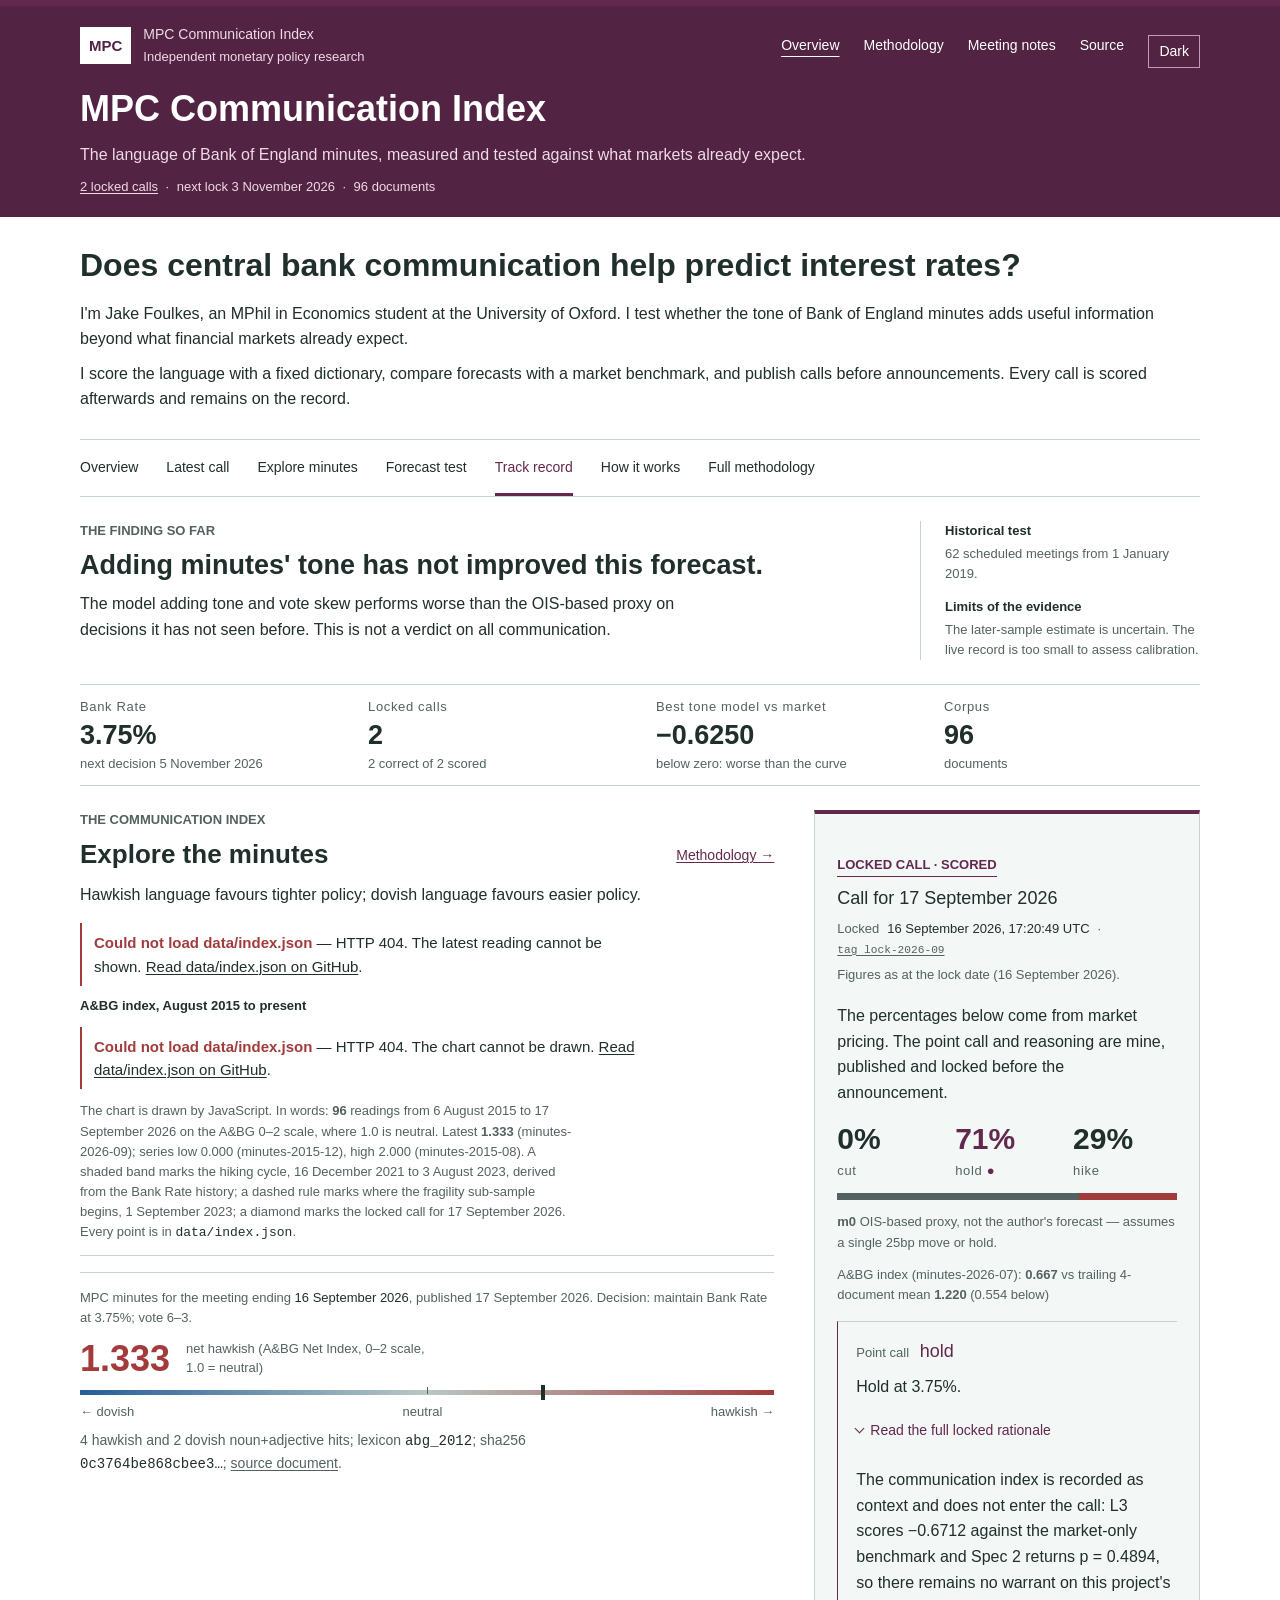
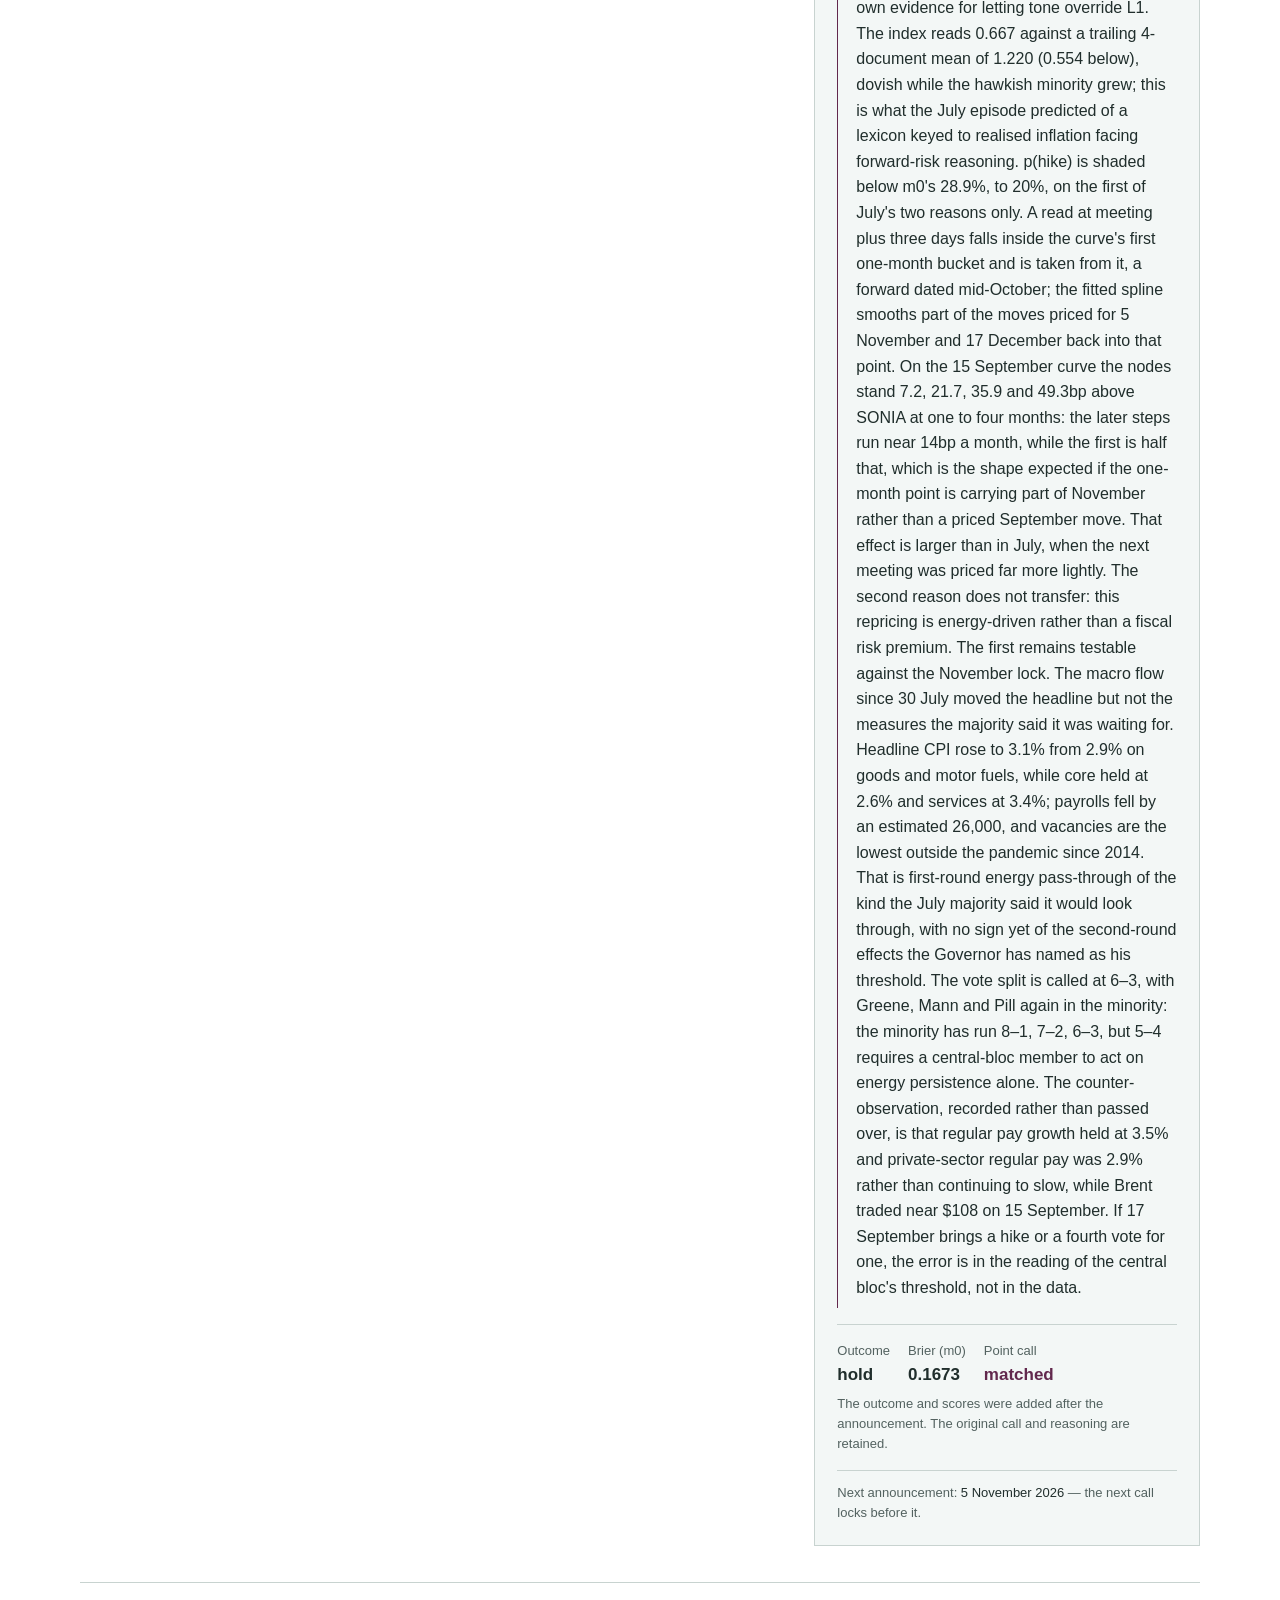
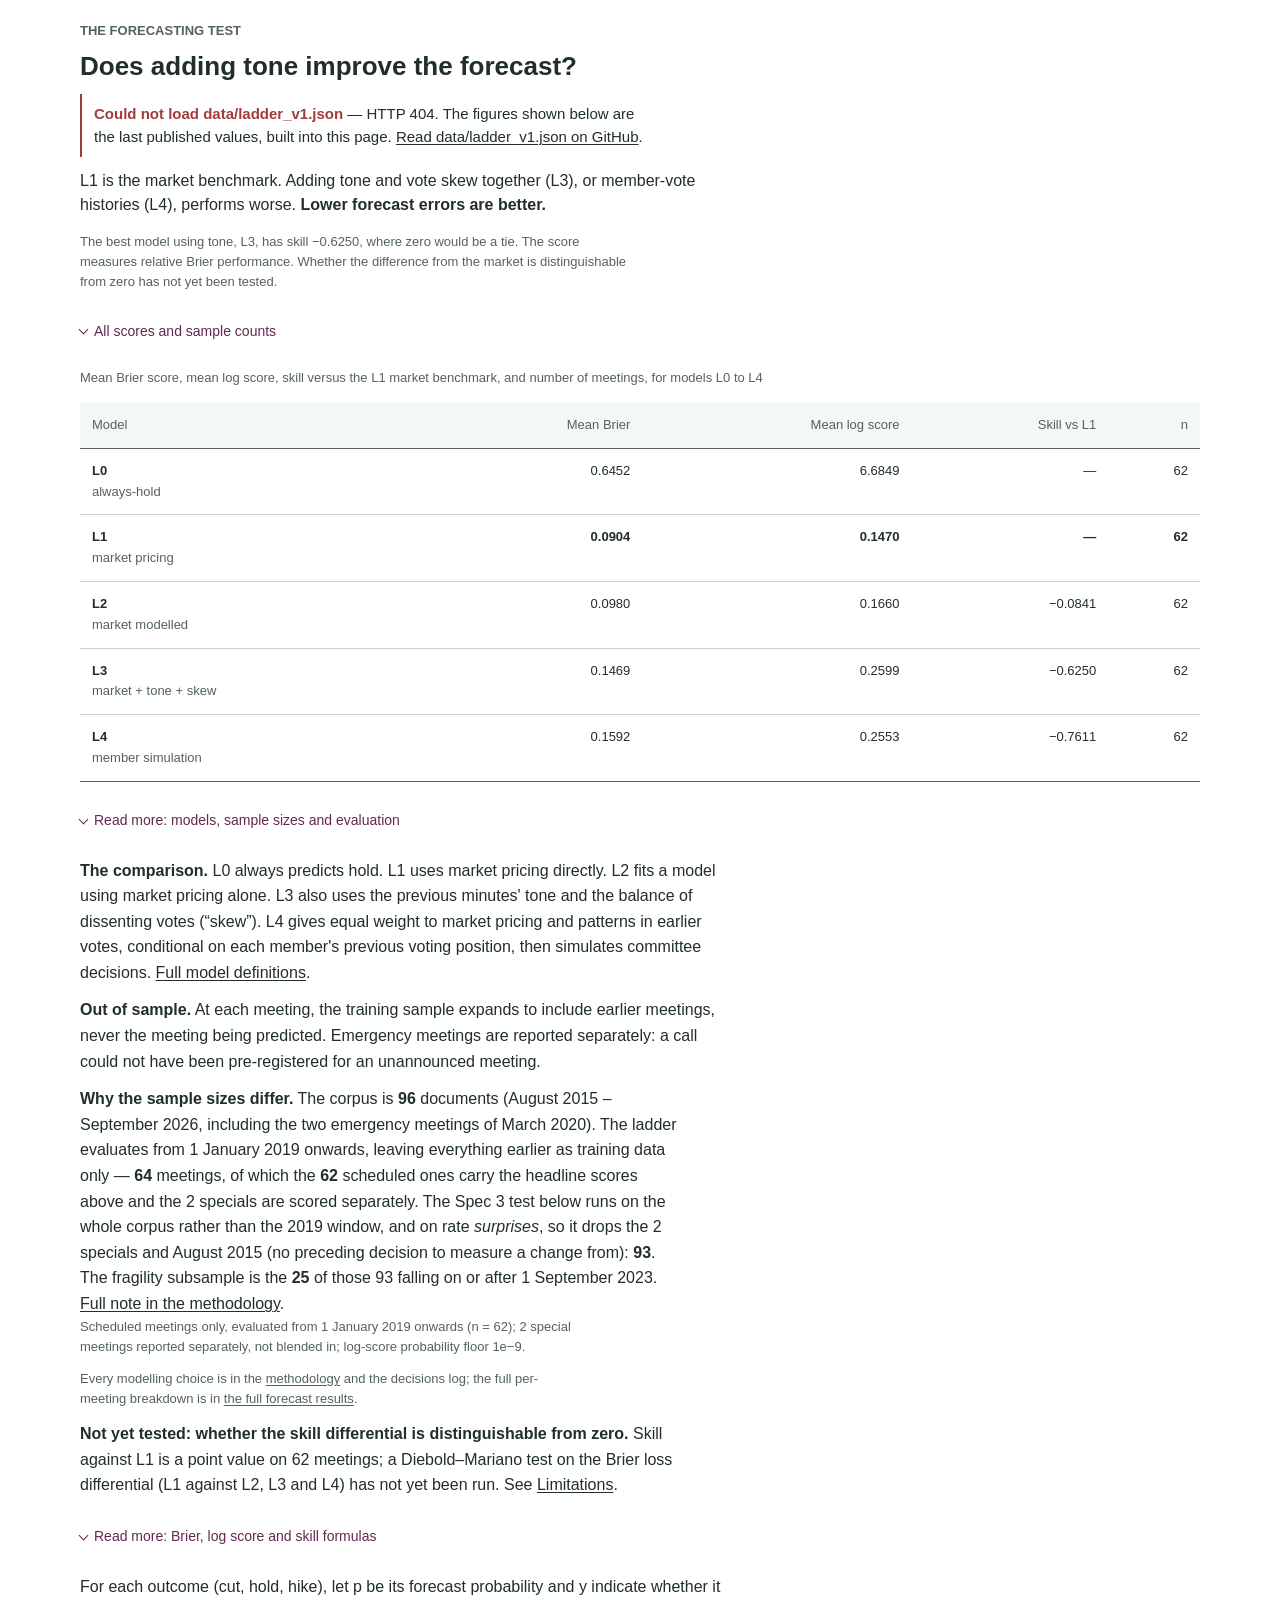
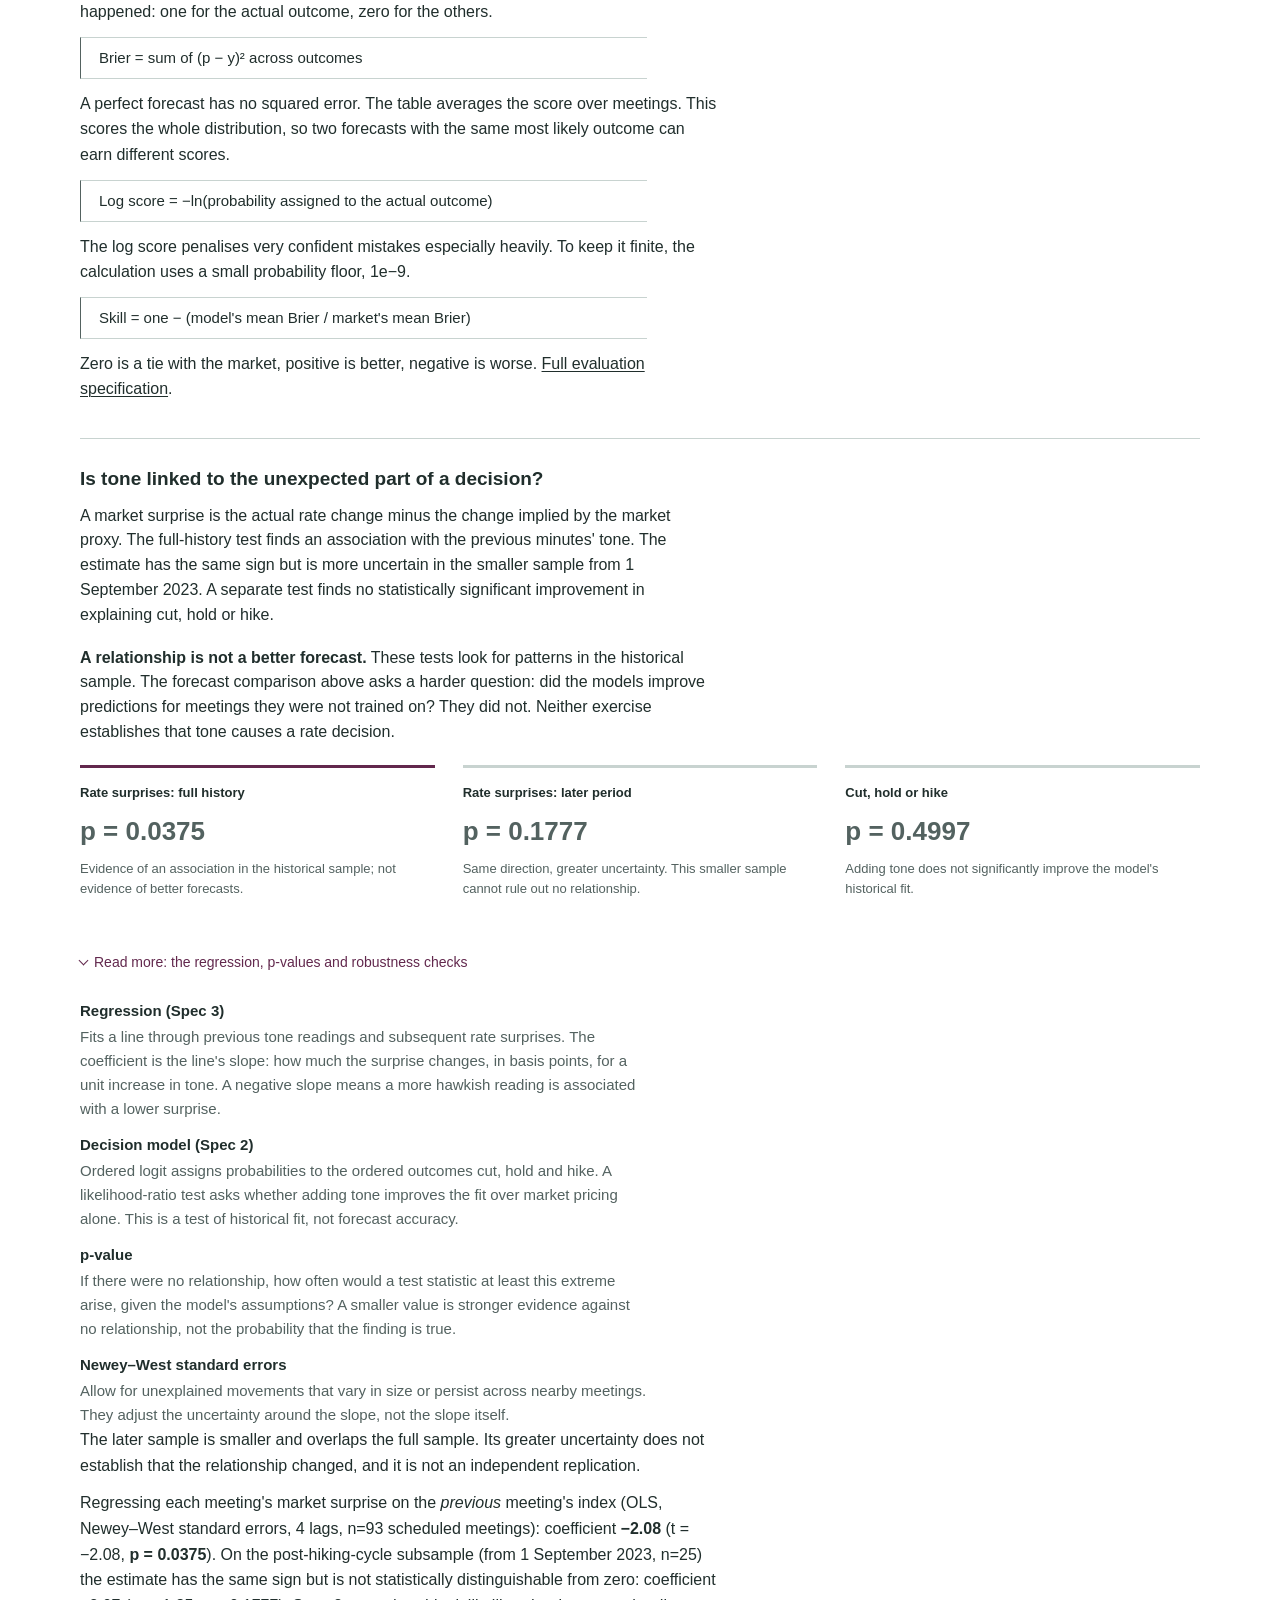
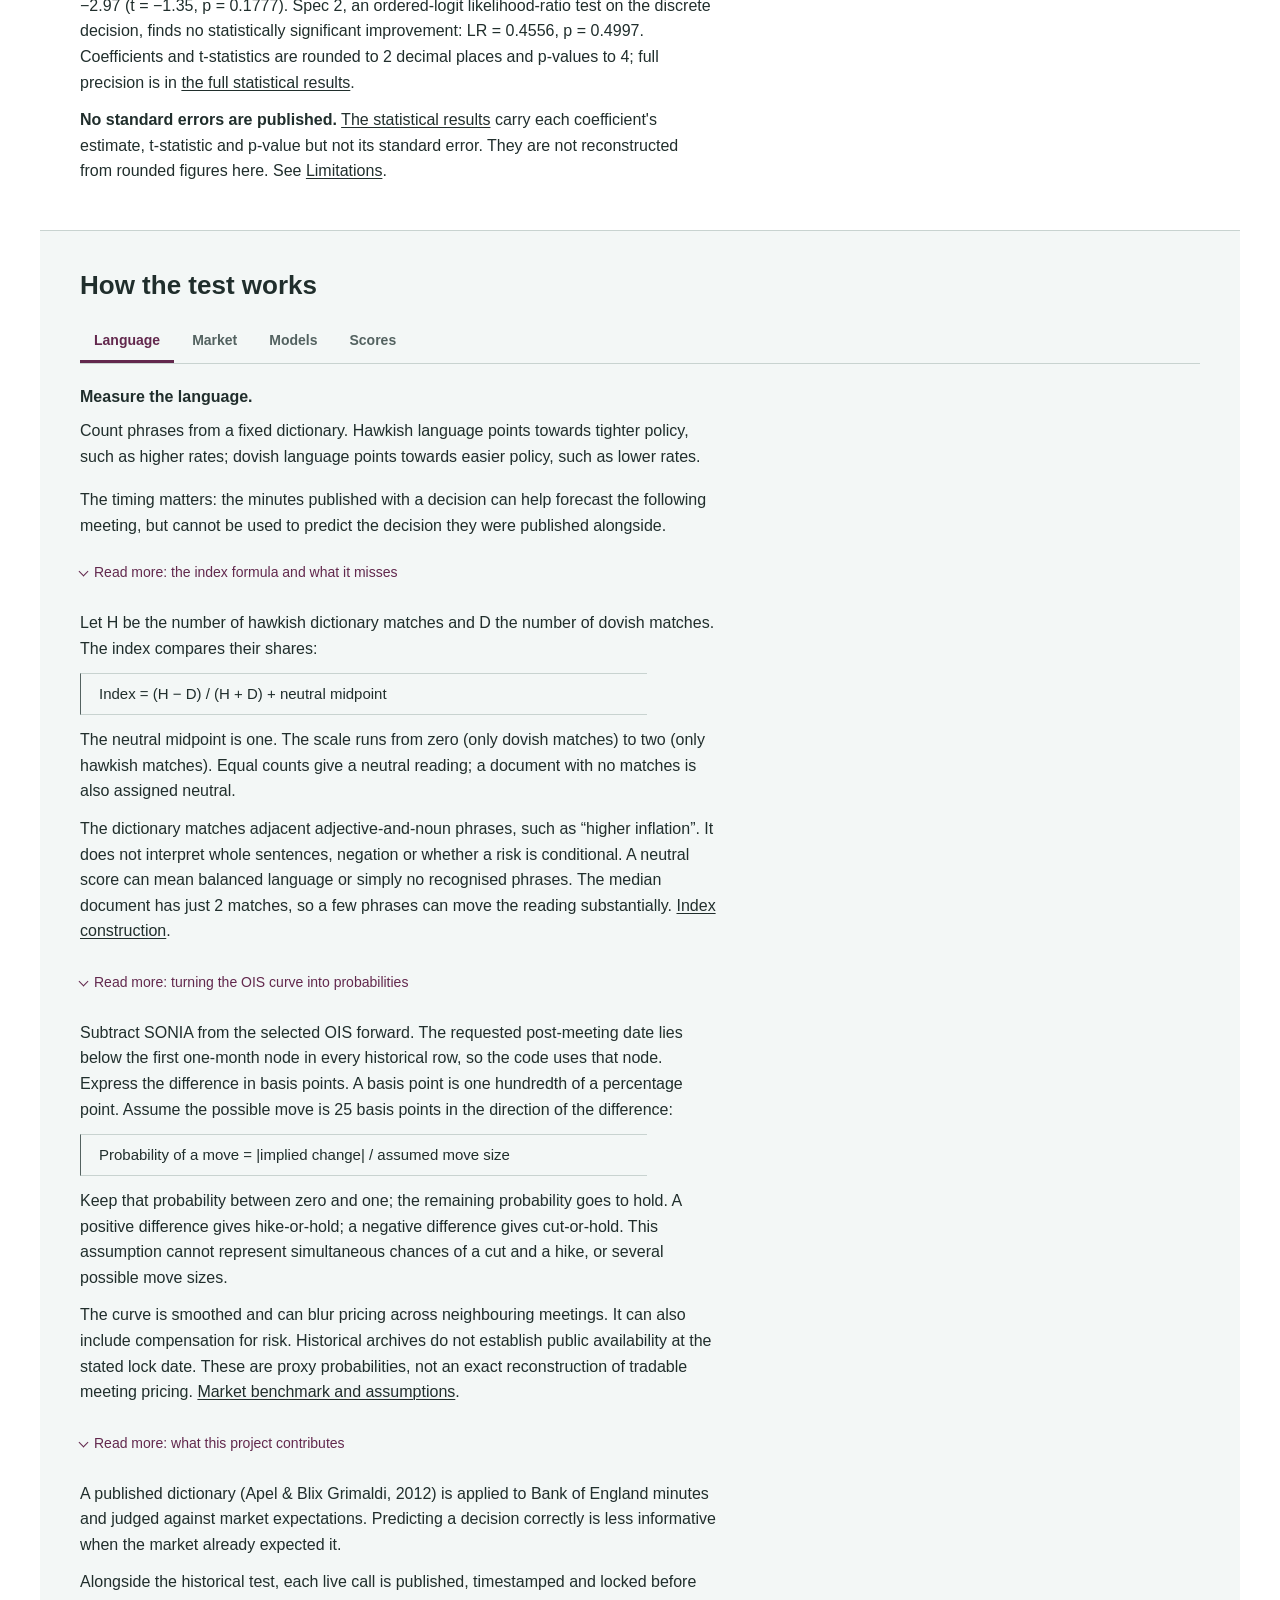
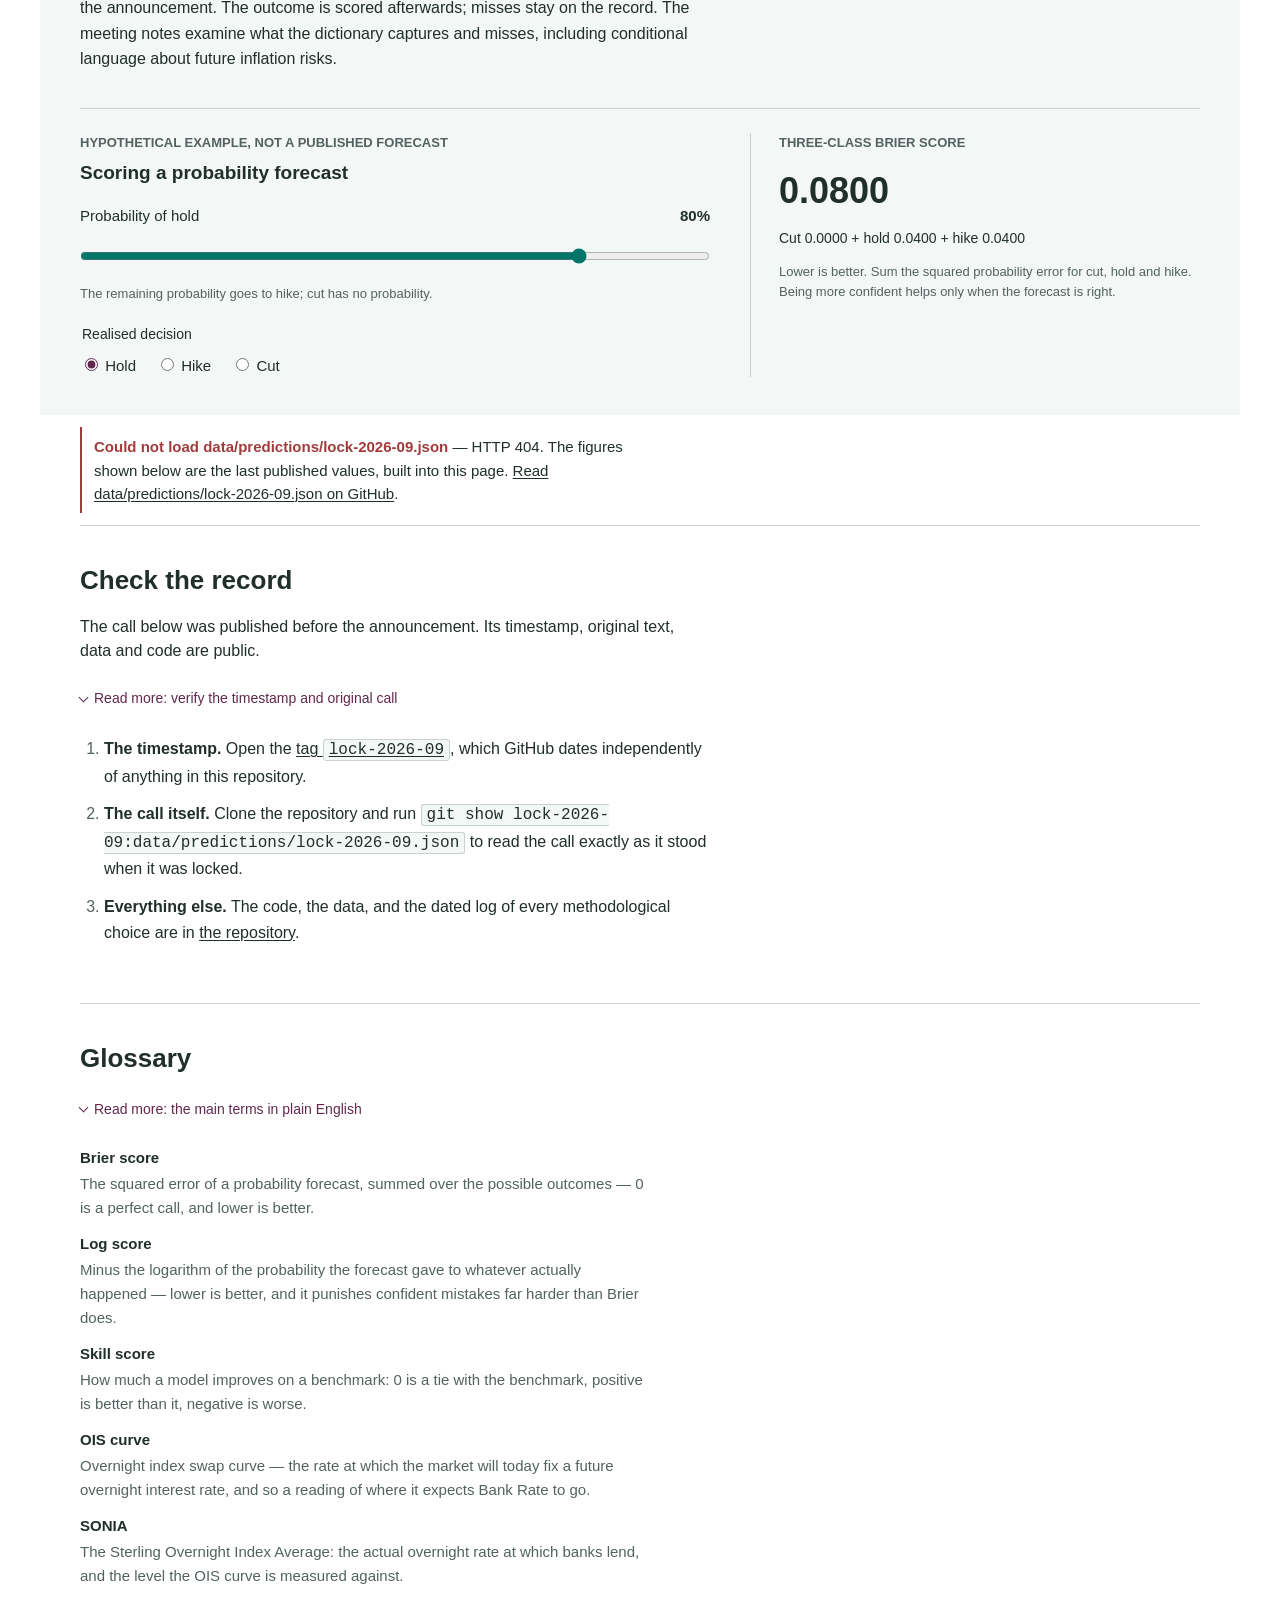
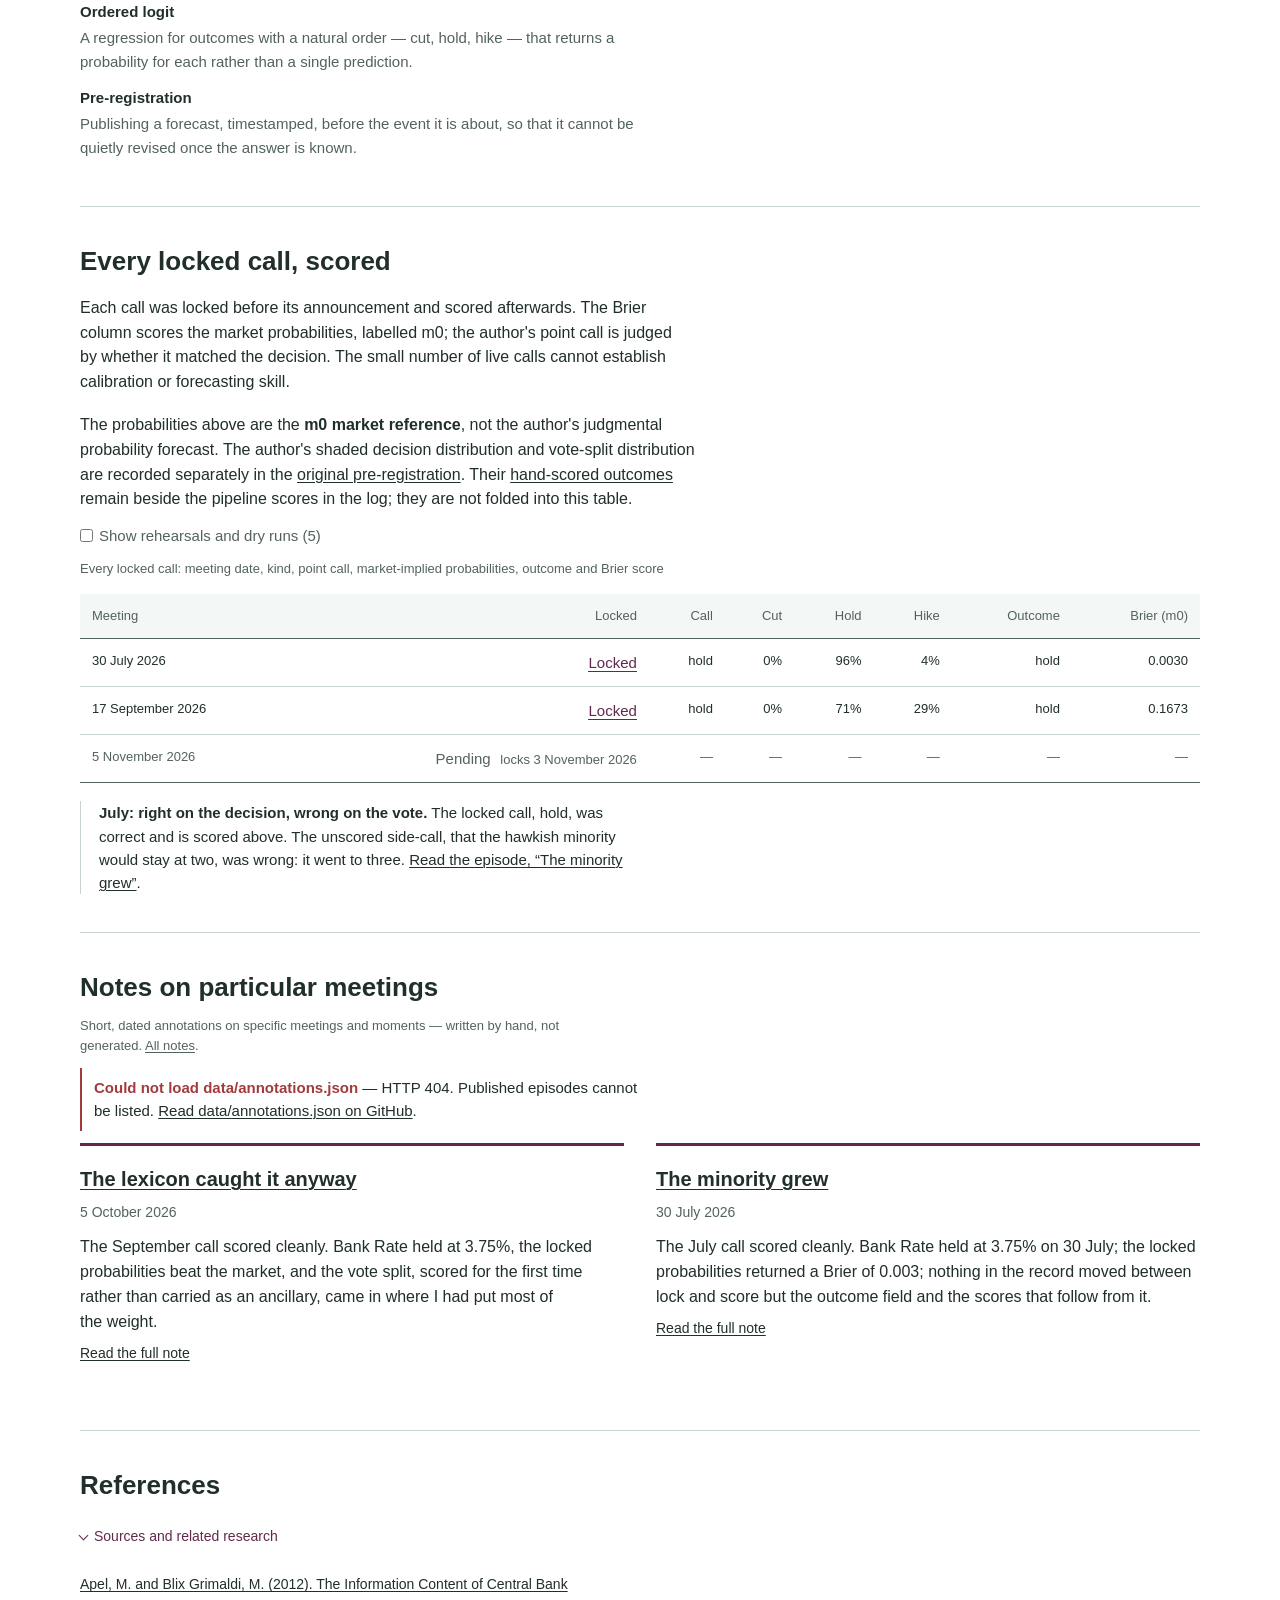
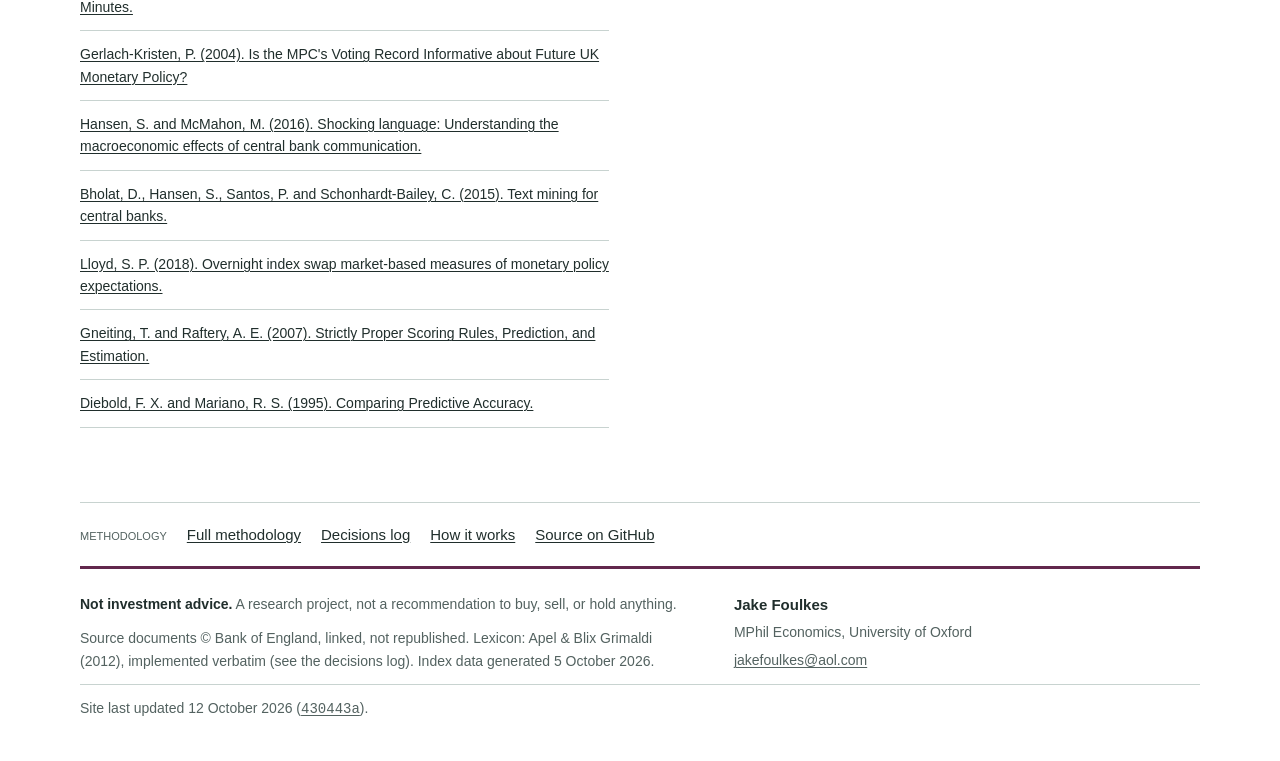
==== index.html @ f9bca5b6 "Prepare November lock and defer risk series to February" ====
<!DOCTYPE html>
<html lang="en-GB">
<head>
<meta charset="utf-8">
<meta name="viewport" content="width=device-width, initial-scale=1">
<title>MPC Communication Index — does BoE tone predict the next rate move?</title>
<meta name="description" content="A pre-registered probabilistic call for each Bank of England MPC rate decision, locked and timestamped before the announcement and scored after — testing whether the tone of MPC communication carries information beyond what markets already price.">
<!-- fallback:metaauthor -->
<meta name="author" content="Jake Foulkes">
<!-- /fallback:metaauthor -->
<meta name="theme-color" media="(prefers-color-scheme: light)" content="#ffffff">
<meta name="theme-color" media="(prefers-color-scheme: dark)" content="#131b19">
<!-- Applies a remembered theme before first paint and marks scripting as
     available; everything else is in site/theme.js. -->
<script>(function(){var r=document.documentElement;r.classList.add('js');try{var t=localStorage.getItem('mpc-index-theme');if(t)r.setAttribute('data-theme',t);}catch(e){}})();</script>
<link rel="preload" href="site/fonts/SourceSerif4-Regular.woff2" as="font" type="font/woff2" crossorigin>
<link rel="preload" href="site/fonts/SourceSerif4Display-Regular.woff2" as="font" type="font/woff2" crossorigin>
<link rel="stylesheet" href="site/site.css">
<link rel="stylesheet" href="site/dashboard.css">
<script src="site/theme.js" defer></script>
<meta property="og:type" content="website">
<meta property="og:site_name" content="MPC Communication Index">
<meta property="og:url" content="https://jakefoulkes1.github.io/mpc-communication-index/">
<meta property="og:title" content="MPC Communication Index">
<meta property="og:description" content="Does the tone of Bank of England MPC communication predict the next Bank Rate decision beyond what markets already price? Calls locked before each announcement, scored after — including the misses.">
<!-- Share card: built at build time by pipeline/build_og_image.py from
     data/index.json, so the picture is the real series, not an illustration. -->
<meta property="og:image" content="https://jakefoulkes1.github.io/mpc-communication-index/og-image.png">
<meta property="og:image:type" content="image/png">
<meta property="og:image:width" content="1200">
<meta property="og:image:height" content="630">
<!-- fallback:ogalt -->
<meta property="og:image:alt" content="The A&amp;BG communication index for Bank of England MPC minutes, August 2015 to September 2026, plotted against its neutral value.">
<!-- /fallback:ogalt -->
<meta name="twitter:card" content="summary_large_image">
<meta name="twitter:title" content="MPC Communication Index">
<meta name="twitter:description" content="A pre-registered call for each Bank of England rate decision — locked and timestamped before the announcement, scored after, misses included.">
<meta name="twitter:image" content="https://jakefoulkes1.github.io/mpc-communication-index/og-image.png">
<link rel="icon" href="data:image/svg+xml,%3Csvg%20xmlns='http://www.w3.org/2000/svg'%20viewBox='0%200%2032%2032'%3E%3Crect%20width='32'%20height='32'%20fill='%23fcfbf9'/%3E%3Crect%20x='.5'%20y='.5'%20width='31'%20height='31'%20fill='none'%20stroke='%23d8d3cb'/%3E%3Cpolyline%20points='5,22%2011,14%2016,18%2022,8%2027,12'%20fill='none'%20stroke='%231c1b19'%20stroke-width='2'%20stroke-linecap='round'%20stroke-linejoin='round'/%3E%3Ccircle%20cx='27'%20cy='12'%20r='2.6'%20fill='%238a5a12'/%3E%3C/svg%3E">
</head>
<body class="dashboard">
<a class="skip-link" href="#main">Skip to content</a>
<div class="wrap">
  <header class="masthead">
    <!-- fallback:researchnav --><div class="brand-row"><a class="research-brand" href="index.html"><span class="brand-mark">MPC</span><span>MPC Communication Index<br><span class="brand-subtitle">Independent monetary policy research</span></span></a><nav aria-label="Research pages"><a href="index.html" aria-current="page">Overview</a><a href="methodology.html">Methodology</a><a href="episodes.html">Meeting notes</a><a href="https://github.com/jakefoulkes1/mpc-communication-index">Source</a></nav></div><!-- /fallback:researchnav -->
    <button type="button" class="theme-toggle" id="theme-toggle" aria-pressed="false">Dark</button>
    <h1>MPC Communication Index</h1>
    <p class="thesis">The language of Bank of England minutes, measured and tested
    against what markets already expect.</p>
    <!-- Status line, generated: counts and the next lock date by
         pipeline/build_fallbacks.py, the build stamp by
         pipeline/build_build_info.py (the same source as the footer). -->
    <p class="status-line" id="status-line"><!-- fallback:status --><a href="#call-card">2 locked calls</a> <span class="sep" aria-hidden="true">&middot;</span> next lock 3 November 2026 <span class="sep" aria-hidden="true">&middot;</span> 96 documents<!-- /fallback:status --> <span class="sep" aria-hidden="true">&middot;</span> <span id="build-stamp"><!-- fallback:buildstamp -->site built 12 October 2026 (<a href="https://github.com/jakefoulkes1/mpc-communication-index/commit/430443a15933df536bb9a55ab96bde0808efdca4"><code>430443a</code></a>)<!-- /fallback:buildstamp --></span></p>
  </header>

  <main id="main">

  <section class="section project-intro" id="about" aria-labelledby="about-h">
    <h2 id="about-h">Does central bank communication help predict interest rates?</h2>
    <p>I'm Jake Foulkes, an MPhil in Economics student at the University of Oxford.
    I test whether the tone of Bank of England minutes adds
    useful information beyond what financial markets already expect.</p>
    <p>I score the language with a fixed dictionary, compare forecasts with a market
    benchmark, and publish calls before announcements. Every call is scored afterwards
    and remains on the record.</p>
  </section>

  <nav class="reader-nav" aria-label="On this page">
    <a href="#summary">Overview</a>
    <a href="#call-card">Latest call</a>
    <a href="#index-history">Explore minutes</a>
    <a href="#results">Forecast test</a>
    <a href="#track-record">Track record</a>
    <a href="#how-it-works">How it works</a>
    <a href="methodology.html">Full methodology</a>
  </nav>

  <!-- Findings follow the project introduction. Every figure is generated. -->
  <section class="section" id="summary" aria-labelledby="summary-h">
    <span class="eyebrow">The finding so far</span>
    <h2 id="summary-h">Adding minutes' tone has not improved this forecast.</h2>
    <ul class="takeaways">
      <li>The model adding tone and vote skew performs worse than the OIS-based proxy
      on decisions it has not seen before. This is not a verdict on all communication.</li>
    </ul>
    <div class="summary-facts">
      <p><strong>Historical test</strong>
      <!-- fig:n_scheduled -->62<!-- /fig:n_scheduled --> scheduled meetings from
      <!-- fig:eval_start -->1 January 2019<!-- /fig:eval_start -->.</p>
      <p><strong>Limits of the evidence</strong>The later-sample estimate is uncertain.
      The live record is too small to assess calibration.</p>
    </div>

  </section>

  <!-- Figures generated from the catalogue by pipeline/build_fallbacks.py. -->
  <!-- fallback:statstrip -->
  <dl class="statstrip"><div class="stat"><dt>Bank Rate</dt><dd class="stat-n">3.75%</dd><dd class="stat-sub">next decision 5 November 2026</dd></div><div class="stat"><dt>Locked calls</dt><dd class="stat-n">2</dd><dd class="stat-sub">2 correct of 2 scored</dd></div><div class="stat"><dt>Best tone model vs market</dt><dd class="stat-n">&minus;0.6250</dd><dd class="stat-sub">below zero: worse than the curve</dd></div><div class="stat"><dt>Corpus</dt><dd class="stat-n">96</dd><dd class="stat-sub">documents</dd></div></dl>
  <!-- /fallback:statstrip -->

  <div class="dashboard-grid">
<section class="section" id="index-history">
    <div class="section-heading"><div><span class="eyebrow">The communication index</span>
    <h2>Explore the minutes</h2></div><a href="methodology.html#index-construction">Methodology &rarr;</a></div>
    <p class="plain-summary">Hawkish language favours tighter policy; dovish language favours easier policy.</p>
    <div class="explorer-toolbar" id="explorer-toolbar" hidden>
      <label>Meeting<select id="meeting-select" aria-label="Meeting"></select></label>
      <label>Chart period<select id="period-select" aria-label="Chart period"><option value="all">Full history</option><option value="recent">Recent meetings</option><option value="post">Post-hiking cycle</option></select></label>
    </div>

    <div id="status" style="display:none"></div>




    <h3 class="subhead">A&amp;BG index, <!-- fig:corpus_start_month -->August 2015<!-- /fig:corpus_start_month --> to present</h3>
    <div id="chart-status" class="fine" style="display:none"></div>
    <!-- fallback:chart - the chart needs JavaScript to draw; this is the same
         series described in words, generated from data/index.json and hidden
         by renderChart() once the real chart is on screen. -->
    <p class="fine" id="chart-fallback">The chart is drawn by JavaScript. In words:
    <strong>96</strong> readings from 6 August 2015 to
    17 September 2026 on the A&amp;BG 0&ndash;2 scale, where 1.0
    is neutral. Latest <strong>1.333</strong> (minutes-2026-09); series low
    0.000 (minutes-2015-12), high 2.000 (minutes-2015-08). A shaded band marks the hiking cycle, 16 December 2021 to 3 August 2023, derived from the Bank Rate history;
    a dashed rule marks where the fragility sub-sample begins, 1 September 2023; a diamond marks
    the locked call for 17 September 2026. Every point is in
    <code>data/index.json</code>.</p>
    <!-- /fallback:chart -->
    <div class="chart-controls" id="chart-controls" style="display:none">
      <label><input type="checkbox" id="toggle-decisions" checked> Decision with these minutes</label>
      <label><input type="checkbox" id="toggle-bankrate" checked>
        <span class="swatch"></span> Bank Rate</label>
    </div>
    <!-- fallback:chartmeta - the overlays' dates, generated by
         pipeline/build_fallbacks.py from data/inference_v1.json (the
         fragility sub-sample start) and the prediction file on display
         (the locked call's meeting); the hiking-cycle band is derived by
         the chart itself from the Bank Rate history in site_context.json. -->
    <div class="chart-wrap" id="chart-wrap" data-fragility-start="2023-09-01"
         data-fragility-label="fragility sub-sample begins"
         data-locked-meeting="2026-09-17">
      <svg id="chart" viewBox="0 0 700 260" style="display:none"
           role="img" aria-labelledby="chart-title chart-desc" tabindex="0"></svg>
      <div class="chart-tip" id="chart-tip" style="display:none" role="status" aria-live="polite"></div>
    </div>
    <!-- /fallback:chartmeta -->
    <div class="fine" id="chart-legend"></div>
  <hr class="divider">
<!-- fallback:latest - the latest reading, generated from data/index.json
         by pipeline/build_fallbacks.py and overwritten by renderLatest() on
         success. Shown by default so a failed fetch leaves a reading, not a
         blank. -->
    <div class="reading" id="content">
      <p class="docline" id="docline">MPC minutes for the meeting ending <strong>16 September 2026</strong>, published 17 September 2026. Decision: maintain Bank Rate at 3.75%; vote 6&ndash;3.</p>
      <p class="score" id="score"><span class="sign-hawk">1.333</span> <span class="score-word">net hawkish (A&amp;BG Net Index, 0&ndash;2 scale, 1.0 = neutral)</span></p>
      <div class="scale"><div class="marker" id="marker" style="left:66.6650%"></div></div>
      <div class="scale-labels"><span>&larr; dovish</span><span>neutral</span><span>hawkish &rarr;</span></div>
      <p class="fine" id="detail">4 hawkish and 2 dovish noun+adjective hits; lexicon <code>abg_2012</code>; sha256 <code>0c3764be868cbee3&hellip;</code>; <a href="https://www.bankofengland.co.uk/monetary-policy-summary-and-minutes/2026/september-2026">source document</a>.</p>
    </div>
    <!-- /fallback:latest -->
<dl class="meeting-facts" id="meeting-facts" hidden aria-live="polite"></dl>
</section>
<!-- fallback:call -->
  <section class="section call-card locked" id="call-card" aria-labelledby="call-badge"
           data-prediction-file="data/predictions/lock-2026-09.json">
    <div class="call-badge locked" id="call-badge">LOCKED CALL &middot; SCORED</div>
    <p class="call-heading" id="call-heading">Call for <strong>17 September 2026</strong></p>
    <p class="call-stamp" id="call-stamp"><span class="stamp-label">Locked</span><time
      datetime="2026-09-16T17:20:49+00:00">16 September 2026, 17:20:49 UTC</time> <span
      aria-hidden="true">&middot;</span> <a
      href="https://github.com/jakefoulkes1/mpc-communication-index/releases/tag/lock-2026-09" rel="noopener">tag lock-2026-09</a></p>
    <!-- Every number in this card is the locked file's own, and the locked
         file is never edited. Where a figure elsewhere on the site has since
         been recomputed on a larger corpus, the two will differ; this line
         says which one a reader is looking at. -->
    <p class="call-asat" id="call-asat">Figures as at the lock date (16 September 2026).</p>

    <p class="plain-summary" id="call-plain">The percentages below come from market
    pricing. The point call and reasoning are mine, published and locked before
    the announcement.</p>

    <div class="call-probs" id="call-probs"><div class="call-prob"><span class="n">0%</span><span class="l">cut</span></div><div class="call-prob is-lead is-call"><span class="n">71%</span><span class="l">hold</span></div><div class="call-prob"><span class="n">29%</span><span class="l">hike</span></div></div>
    <div class="call-probbar" id="call-probbar" aria-hidden="true"><span class="seg-cut" style="width:0.0%"></span><span class="seg-hold" style="width:71.1%"></span><span class="seg-hike" style="width:28.9%"></span></div>
    <p class="call-probsrc" id="call-probsrc"><strong>m0</strong> <span class="prob-gloss">OIS-based proxy, not the author's forecast</span> &mdash; assumes a single 25bp move or hold.</p>
    <p class="fine call-index-line" id="call-index-line">A&amp;BG index (minutes-2026-07): <strong>0.667</strong> vs trailing 4-document mean <strong>1.220</strong> (0.554 below)</p>
    <div class="call-rationale" id="call-rationale">
      <p class="call-rationale-h" id="call-rationale-h">Point call <span class="pt-call">hold</span></p>
      <p class="call-rationale-body" id="call-rationale-body">Hold at 3.75%.</p>
      <details class="disclosure rationale-more" open>
        <summary><span class="caret" aria-hidden="true"></span>Read the full locked rationale</summary>
        <div class="disclosure-body"><p class="call-rationale-body" id="call-rationale-rest">The communication index is recorded as context and does not enter the call: L3 scores &minus;0.6712 against the market-only benchmark and Spec 2 returns p = 0.4894, so there remains no warrant on this project's own evidence for letting tone override L1. The index reads 0.667 against a trailing 4-document mean of 1.220 (0.554 below), dovish while the hawkish minority grew; this is what the July episode predicted of a lexicon keyed to realised inflation facing forward-risk reasoning. p(hike) is shaded below m0's 28.9%, to 20%, on the first of July's two reasons only. A read at meeting plus three days falls inside the curve's first one-month bucket and is taken from it, a forward dated mid-October; the fitted spline smooths part of the moves priced for 5 November and 17 December back into that point. On the 15 September curve the nodes stand 7.2, 21.7, 35.9 and 49.3bp above SONIA at one to four months: the later steps run near 14bp a month, while the first is half that, which is the shape expected if the one-month point is carrying part of November rather than a priced September move. That effect is larger than in July, when the next meeting was priced far more lightly. The second reason does not transfer: this repricing is energy-driven rather than a fiscal risk premium. The first remains testable against the November lock. The macro flow since 30 July moved the headline but not the measures the majority said it was waiting for. Headline CPI rose to 3.1% from 2.9% on goods and motor fuels, while core held at 2.6% and services at 3.4%; payrolls fell by an estimated 26,000, and vacancies are the lowest outside the pandemic since 2014. That is first-round energy pass-through of the kind the July majority said it would look through, with no sign yet of the second-round effects the Governor has named as his threshold. The vote split is called at 6–3, with Greene, Mann and Pill again in the minority: the minority has run 8–1, 7–2, 6–3, but 5–4 requires a central-bloc member to act on energy persistence alone. The counter-observation, recorded rather than passed over, is that regular pay growth held at 3.5% and private-sector regular pay was 2.9% rather than continuing to slow, while Brent traded near $108 on 15 September. If 17 September brings a hike or a fourth vote for one, the error is in the reading of the central bloc's threshold, not in the data.</p></div>
      </details>
    </div>
    <p class="fine" id="call-fine" style="display:none"></p>

    <!-- Once the announcement has happened and score_outcomes has run, the
         card stops being a forward-looking notice and becomes a result. Both
         figures come from the locked file's own outcome/scores fields. -->
    <div class="call-outcome" id="call-outcome">
      <div class="call-outcome-row"><span class="oc-item"><span class="oc-l">Outcome</span><span class="oc-v">hold</span></span><span class="oc-item"><span class="oc-l">Brier (m0)</span><span class="oc-v">0.1673</span></span><span class="oc-item"><span class="oc-l">Point call</span><span class="oc-v oc-hit">matched</span></span></div>
      <p class="oc-note" id="call-outcome-note">The outcome and scores were added after
      the announcement. The original call and reasoning are retained.</p>
    </div>

    <p class="call-next" id="call-next">Next announcement:
      <strong>5 November 2026</strong> &mdash; the next call locks before it.</p>
  </section>
  <!-- /fallback:call -->
  </div>

<section class="section" id="results">
    <span class="eyebrow">The forecasting test</span>
    <h2 id="ladder-heading">Does adding tone improve the forecast?</h2>
    <h3 class="subhead">Benchmark ladder <span class="count" id="ladder-schema">(ladder-v1)</span></h3>
    <div id="ladder-status" style="display:none"></div>
    <div id="ladder-content">
      <p class="plain-summary" id="ladder-caption">L1 is the market benchmark.
      Adding tone and vote skew together (L3), or member-vote histories (L4), performs worse.
      <strong>Lower forecast errors are better.</strong></p>
      <p class="results-framing">
        The best model using tone, L3, has skill
        <!-- fig:l3_skill -->&minus;0.6250<!-- /fig:l3_skill -->, where zero would be a tie.
        The score measures relative Brier performance. Whether the difference from
        the market is distinguishable from zero has not yet been tested.
      </p>
      <div class="comparison-tool" id="comparison-tool" hidden>
        <div class="comparison-toolbar">
          <div class="segmented" role="group" aria-label="Scoring measure">
            <button type="button" data-metric="brier" aria-pressed="true">Brier score</button>
            <button type="button" data-metric="log" aria-pressed="false">Log score</button>
            <button type="button" data-metric="skill" aria-pressed="false">Skill vs market</button>
          </div>
          <label class="baseline-toggle"><input type="checkbox" id="show-baseline"> Include always-hold</label>
        </div>
        <p class="comparison-key" id="comparison-key"></p>
        <div class="comparison-layout"><div id="model-bars" class="model-bars" role="group" aria-label="Model comparison"></div>
        <div class="model-insight" id="model-insight" aria-live="polite"></div></div>
      </div>
      <details class="disclosure score-table" open>
        <summary><span class="caret" aria-hidden="true"></span>All scores and sample counts</summary>
        <div class="disclosure-body">
      <div class="table-scroll" tabindex="0" role="region" aria-label="Benchmark ladder scores, L0 to L4">
        <table id="ladder-table">
          <caption>Mean Brier score, mean log score, skill versus the
          L1 market benchmark, and number of meetings, for models L0 to L4</caption>
          <thead>
            <tr><th scope="col">Model</th><th scope="col">Mean Brier</th><th scope="col">Mean log score</th><th scope="col">Skill vs L1</th><th scope="col">n</th></tr>
          </thead>
          <!-- fallback:ladder - generated from data/ladder_v1.json, replaced by
               renderLadder() on success, asserted by test_static_fallback.py. -->
          <tbody id="ladder-tbody">
            <tr><td><strong>L0</strong><span class="model-gloss">always-hold</span></td><td>0.6452</td><td>6.6849</td><td>&mdash;</td><td>62</td></tr>
            <tr class="model-l1"><td><strong>L1</strong><span class="model-gloss">market pricing</span></td><td>0.0904</td><td>0.1470</td><td>&mdash;</td><td>62</td></tr>
            <tr><td><strong>L2</strong><span class="model-gloss">market modelled</span></td><td>0.0980</td><td>0.1660</td><td>&minus;0.0841</td><td>62</td></tr>
            <tr><td><strong>L3</strong><span class="model-gloss">market + tone + skew</span></td><td>0.1469</td><td>0.2599</td><td>&minus;0.6250</td><td>62</td></tr>
            <tr><td><strong>L4</strong><span class="model-gloss">member simulation</span></td><td>0.1592</td><td>0.2553</td><td>&minus;0.7611</td><td>62</td></tr>
          </tbody>
        <!-- /fallback:ladder -->
        </table>
      </div>
        </div>
      </details>

      <!-- Why the n's differ. This is where a reader meets the first sample
           size on the page, so the explanation sits here rather than in a
           footnote. Canonical version: methodology.html#sample-sizes. -->
      <details class="disclosure" open>
        <summary><span class="caret" aria-hidden="true"></span>Read more: models, sample sizes and evaluation</summary>
        <div class="disclosure-body">
      <p class="prose"><strong>The comparison.</strong> L0 always predicts hold.
      L1 uses market pricing directly. L2 fits a model using market pricing alone.
      L3 also uses the previous minutes' tone and the balance of dissenting votes
      (&ldquo;skew&rdquo;). L4 gives equal weight to market pricing and patterns in earlier
      votes, conditional on each member's previous voting position, then simulates
      committee decisions. <a href="methodology.html#evaluation">Full model definitions</a>.</p>
      <p class="prose"><strong>Out of sample.</strong> At each meeting, the training
      sample expands to include earlier meetings, never the meeting being predicted.
      Emergency meetings are reported separately: a call could not have been
      pre-registered for an unannounced meeting.</p>
      <p class="fine substantive" id="sample-sizes-note"><strong>Why the sample sizes differ.</strong>
      The corpus is <strong><!-- fig:corpus_n -->96<!-- /fig:corpus_n --></strong> documents
      (<!-- fig:corpus_start_month -->August 2015<!-- /fig:corpus_start_month --> &ndash;
      <!-- fig:corpus_end_month -->September 2026<!-- /fig:corpus_end_month -->, including the
      two emergency meetings of March 2020). The ladder evaluates from
      <!-- fig:eval_start -->1 January 2019<!-- /fig:eval_start --> onwards,
      leaving everything earlier as training data only &mdash;
      <strong><!-- fig:n_evaluated -->64<!-- /fig:n_evaluated --></strong> meetings, of
      which the <strong><!-- fig:n_scheduled -->62<!-- /fig:n_scheduled --></strong> scheduled
      ones carry the headline scores above and the
      <!-- fig:n_specials -->2<!-- /fig:n_specials --> specials are scored separately. The
      Spec&nbsp;3 test below runs on the whole corpus rather
      than the 2019 window, and on rate <em>surprises</em>, so it drops the
      <!-- fig:n_specials -->2<!-- /fig:n_specials --> specials and
      <!-- fig:corpus_start_month -->August 2015<!-- /fig:corpus_start_month --> (no preceding
      decision to measure a change from):
      <strong><!-- fig:spec3_n -->93<!-- /fig:spec3_n --></strong>. The
      fragility subsample is the <strong><!-- fig:frag_n -->25<!-- /fig:frag_n --></strong> of
      those <!-- fig:spec3_n -->93<!-- /fig:spec3_n --> falling on or after
      <!-- fig:frag_start -->1 September 2023<!-- /fig:frag_start -->. <a href="methodology.html#sample-sizes">Full note in the
      methodology</a>.</p>

          <!-- fallback:laddermeta - generated from data/ladder_v1.json by
               pipeline/build_fallbacks.py, replaced by renderLadder() on success. -->
          <p class="fine" id="ladder-meta" style="margin-top:0">Scheduled meetings only, evaluated from 1 January 2019 onwards (n&nbsp;=&nbsp;62); 2 special meetings reported separately, not blended in; log-score probability floor 1e&minus;9.</p>
          <!-- /fallback:laddermeta -->
          <p class="fine">
            Every modelling choice is in the <a href="methodology.html#evaluation">methodology</a>
            and the decisions log; the full per-meeting breakdown is in
            <a href="data/ladder_v1.json">the full forecast results</a>.
          </p>
          <p class="fine substantive">
            <strong>Not yet tested: whether the skill differential is distinguishable from
            zero.</strong> Skill against L1 is a point value on
            <!-- fig:n_scheduled -->62<!-- /fig:n_scheduled --> meetings; a Diebold&ndash;Mariano
            test on the Brier loss differential (L1 against L2, L3 and L4) has not yet
            been run. See <a href="methodology.html#limitations">Limitations</a>.
          </p>
        </div>
      </details>
      <details class="disclosure" open>
        <summary><span class="caret" aria-hidden="true"></span>Read more: Brier, log score and skill formulas</summary>
        <div class="disclosure-body">
          <p class="prose">For each outcome (cut, hold, hike), let p be its forecast
          probability and y indicate whether it happened: one for the actual outcome,
          zero for the others.</p>
          <p class="formula">Brier = sum of (p &minus; y)&sup2; across outcomes</p>
          <p class="prose">A perfect forecast has no squared error. The table averages
          the score over meetings. This scores the whole distribution, so two forecasts
          with the same most likely outcome can earn different scores.</p>
          <p class="formula">Log score = &minus;ln(probability assigned to the actual outcome)</p>
          <p class="prose">The log score penalises very confident mistakes especially
          heavily. To keep it finite, the calculation uses a small probability floor,
          <!-- fig:log_clip -->1e&minus;9<!-- /fig:log_clip -->.</p>
          <p class="formula">Skill = one &minus; (model's mean Brier / market's mean Brier)</p>
          <p class="prose">Zero is a tie with the market, positive is better, negative
          is worse. <a href="methodology.html#evaluation">Full evaluation specification</a>.</p>
        </div>
      </details>
    </div>

    <hr class="divider">
    <h3 class="subhead">Is tone linked to the unexpected part of a decision?</h3>
    <!-- The plain-English summary is static and always visible: it is a
         sentence, not a figure, so it should survive a failed fetch. Only
         the numeric line below it waits on data/inference_v1.json. -->
    <p class="plain-summary" id="spec3-caption">A market surprise is the actual rate change
    minus the change implied by the market proxy. The full-history test finds an association
    with the previous minutes' tone. The estimate has the same sign but
    is more uncertain in the smaller sample from
    <!-- fig:frag_start -->1 September 2023<!-- /fig:frag_start -->.
    A separate test finds no statistically significant improvement in explaining cut, hold or hike.</p>
    <p class="prose"><strong>A relationship is not a better forecast.</strong>
    These tests look for patterns in the historical sample. The forecast comparison above
    asks a harder question: did the models improve predictions for meetings they were not
    trained on? They did not. Neither exercise establishes that tone causes a rate decision.</p>
    <div id="inference-status" style="display:none"></div>
    <div id="inference-content">
      <div class="evidence-tests" id="evidence-tests" hidden></div>
      <details class="disclosure" open>
        <summary><span class="caret" aria-hidden="true"></span>Read more: the regression, p-values and robustness checks</summary>
        <div class="disclosure-body">
          <dl class="glossary-list">
            <dt>Regression (Spec 3)</dt>
            <dd>Fits a line through previous tone readings and subsequent rate surprises.
            The coefficient is the line's slope: how much the surprise changes, in basis
            points, for a unit increase in tone. A negative slope means a more hawkish
            reading is associated with a lower surprise.</dd>
            <dt>Decision model (Spec 2)</dt>
            <dd>Ordered logit assigns probabilities to the ordered outcomes cut, hold and
            hike. A likelihood-ratio test asks whether adding tone improves the fit over
            market pricing alone. This is a test of historical fit, not forecast accuracy.</dd>
            <dt>p-value</dt>
            <dd>If there were no relationship, how often would a test statistic at
            least this extreme arise, given the model's assumptions? A smaller value is stronger
            evidence against no relationship, not the probability that the finding is true.</dd>
            <dt>Newey&ndash;West standard errors</dt>
            <dd>Allow for unexplained movements that vary in size or persist across nearby
            meetings. They adjust the uncertainty around the slope, not the slope itself.</dd>
          </dl>
          <p class="prose">The later sample is smaller and overlaps the full sample.
          Its greater uncertainty does not establish that the relationship changed,
          and it is not an independent replication.</p>
        <!-- fallback:spec3 - generated from data/inference_v1.json, replaced by
             renderInference() on success, asserted by test_static_fallback.py. -->
          <p id="spec3-line" class="prose" style="margin:0">Regressing each meeting's market surprise on the <em>previous</em> meeting's index (OLS, Newey&ndash;West standard errors, 4 lags, n=93 scheduled meetings): coefficient <strong>&minus;2.08</strong> (t = &minus;2.08, <strong>p = 0.0375</strong>). On the post-hiking-cycle subsample (from 1 September 2023, n=25) the estimate has the same sign but is not statistically distinguishable from zero: coefficient &minus;2.97 (t = &minus;1.35, p = 0.1777). Spec 2, an ordered-logit likelihood-ratio test on the discrete decision, finds no statistically significant improvement: LR = 0.4556, p = 0.4997. Coefficients and t-statistics are rounded to 2 decimal places and p-values to 4; full precision is in <a href="data/inference_v1.json">the full statistical results</a>.</p>
        <!-- /fallback:spec3 -->
          <p class="fine substantive"><strong>No standard errors are published.</strong>
          <a href="data/inference_v1.json">The statistical results</a> carry each coefficient's estimate, t-statistic
          and p-value but not its standard error. They are not reconstructed from rounded
          figures here. See <a href="methodology.html#limitations">Limitations</a>.</p>
        </div>
      </details>
    </div>
  </section>

  <section class="section" id="how-it-works" aria-labelledby="how-it-works-h">
    <h2 id="how-it-works-h">How the test works</h2>
    <ol class="mechanism-list">
      <li><strong>Measure the language.</strong> Count phrases from a fixed dictionary.
      Hawkish language points towards tighter policy, such as higher rates;
      dovish language points towards easier policy, such as lower rates.</li>
      <li><strong>Start with the market.</strong> The overnight index swap (OIS) curve
      reflects pricing of future overnight interest rates. Compare a forward with
      SONIA to construct a simplified cut, hold or hike proxy. Historical reads use
      the first one-month node, not a meeting-specific price.</li>
      <li><strong>Ask whether tone adds anything.</strong> For each historical forecast,
      fit the models on earlier meetings only. Add the previous meeting's tone and
      voting balance, then compare their forecasts with the market benchmark.</li>
      <li><strong>Score the probabilities.</strong> A forecast earns a better score when
      it assigns more probability to what happens. Confident mistakes cost more than
      cautious ones.</li>
    </ol>
    <p class="plain-summary">The timing matters: the minutes published with a decision
    can help forecast the following meeting, but cannot be used to predict the decision
    they were published alongside.</p>
    <details class="disclosure" open>
      <summary><span class="caret" aria-hidden="true"></span>Read more: the index formula and what it misses</summary>
      <div class="disclosure-body">
        <p class="prose">Let H be the number of hawkish dictionary matches and D the
        number of dovish matches. The index compares their shares:</p>
        <p class="formula">Index = (H &minus; D) / (H + D) + neutral midpoint</p>
        <p class="prose">The neutral midpoint is one. The scale runs from zero
        (only dovish matches) to two (only hawkish matches). Equal counts give a
        neutral reading; a document with no matches is also assigned neutral.</p>
        <p class="prose">The dictionary matches adjacent adjective-and-noun phrases,
        such as &ldquo;higher inflation&rdquo;. It does not interpret whole sentences,
        negation or whether a risk is conditional. A neutral score can mean balanced
        language or simply no recognised phrases. The median document has just
        <!-- fig:hits_median -->2<!-- /fig:hits_median --> matches, so a few phrases can
        move the reading substantially. <a href="methodology.html#index-construction">Index construction</a>.</p>
      </div>
    </details>
    <details class="disclosure" open>
      <summary><span class="caret" aria-hidden="true"></span>Read more: turning the OIS curve into probabilities</summary>
      <div class="disclosure-body">
        <p class="prose">Subtract SONIA from the selected OIS forward. The requested
        post-meeting date lies below the first one-month node in every historical row,
        so the code uses that node. Express the difference in basis points. A basis point is one
        hundredth of a percentage point. Assume the possible move is
        <!-- fig:move_bp -->25<!-- /fig:move_bp --> basis points in the direction of the difference:</p>
        <p class="formula">Probability of a move = |implied change| / assumed move size</p>
        <p class="prose">Keep that probability between zero and one; the remaining
        probability goes to hold. A positive difference gives hike-or-hold; a negative
        difference gives cut-or-hold. This assumption cannot represent simultaneous
        chances of a cut and a hike, or several possible move sizes.</p>
        <p class="prose">The curve is smoothed and can blur pricing across neighbouring
        meetings. It can also include compensation for risk. Historical archives do
        not establish public availability at the stated lock date. These are proxy
        probabilities, not an exact reconstruction of tradable meeting pricing.
        <a href="methodology.html#market-benchmark">Market benchmark and assumptions</a>.</p>
      </div>
    </details>
  <details class="disclosure" open>
      <summary><span class="caret" aria-hidden="true"></span>Read more: what this project contributes</summary>
      <div class="disclosure-body">
        <p class="prose">A published dictionary (Apel &amp; Blix Grimaldi, 2012) is applied to
        Bank of England minutes and judged against market expectations. Predicting a
        decision correctly is less informative when the market already expected it.</p>
        <p class="prose">Alongside the historical test, each live call is published,
        timestamped and locked before the announcement. The outcome is scored afterwards;
        misses stay on the record. The meeting notes examine what the dictionary captures
        and misses, including conditional language about future inflation risks.</p>
      </div>
    </details>
    <div class="scoring-lab" id="scoring-lab" hidden>
      <div>
        <span class="eyebrow">Hypothetical example, not a published forecast</span>
        <h3>Scoring a probability forecast</h3>
        <label for="example-hold">Probability of hold <output id="example-probability" for="example-hold"></output></label>
        <input type="range" id="example-hold" min="0" max="100" value="80" step="1">
        <p class="fine">The remaining probability goes to hike; cut has no probability.</p>
        <fieldset><legend>Realised decision</legend><div class="segmented">
          <label><input type="radio" name="example-outcome" value="hold" checked> Hold</label>
          <label><input type="radio" name="example-outcome" value="hike"> Hike</label>
          <label><input type="radio" name="example-outcome" value="cut"> Cut</label>
        </div></fieldset>
      </div>
      <div class="scoring-result" aria-live="polite" aria-atomic="true">
        <span class="eyebrow">Three-class Brier score</span>
        <output id="example-score" for="example-hold"></output>
        <p id="example-breakdown"></p>
        <p class="fine">Lower is better. Sum the squared probability error for cut,
        hold and hike. Being more confident helps only when the forecast is right.</p>
      </div>
    </div>
</section>

  <!-- 7. Verification, consolidated: the tag, the git command and the
       repository, in one place near the top of the page rather than spread
       across the call card and the footer nav. Generated from the locked
       prediction file by pipeline/build_fallbacks.py. -->


  <!-- 1. The call
       Everything between fallback:call and /fallback:call is generated from
       data/predictions/lock-2026-07.json and is what a reader sees if the
       fetch fails or JavaScript never runs. renderCallCard() overwrites it
       on success. pipeline/tests/test_static_fallback.py asserts these
       figures still match the JSON - regenerate them, never retype them. -->

  <div id="call-status" style="display:none"></div>

  <!-- 2. The index (latest reading + history chart) -->


  <!-- Archived context is retained for reproducibility, not displayed as
       current pricing. Re-enable only after a verified, dated data refresh. -->
  <section class="section" id="market-context" hidden>
    <h2>Market &amp; macro context <span class="context-badge">Context &mdash; not model inputs</span></h2>
    <div id="context-status" class="fine" style="display:none"></div>
    <div id="context-content">

      <!-- The same "In plain English" device the Results section uses. -->
      <p class="plain-summary" id="context-caption">An archived view of rate pricing and
      gilt yields. This panel is not refreshed with every site build and feeds no model.</p>
      <!-- fallback:contextstamp --><p class="archive-stamp" id="context-snapshot">Archived snapshot generated 2 November 2026. Market observations as of 30 October 2026; not current pricing.</p><!-- /fallback:contextstamp -->

      <details class="disclosure" open>
        <summary><span class="caret" aria-hidden="true"></span>More detail</summary>
        <div class="disclosure-body">

      <!-- fallback:context - every figure in this panel generated from
           data/site_context.json by pipeline/build_fallbacks.py, and
           overwritten by renderContext() on success. The two sparklines are
           drawn by JavaScript and stay empty without it; the numbers they
           illustrate are here in full. -->
      <div class="ctx-block">
        <h3 class="ctx-h" id="ois-h">OIS-based path &middot; 3 meetings in this snapshot</h3>
        <p class="ctx-sub" id="ois-sub">Curve as of <b>30 October 2026</b> vs SONIA 3.735% (29 October 2026) &middot; two-state &plusmn;25bp assumption.</p>
        <div class="ois-legend">
          <span class="key"><span class="box cut"></span> cut</span>
          <span class="key"><span class="box hold"></span> hold</span>
          <span class="key"><span class="box hike"></span> hike</span>
          <span class="key" style="color:var(--faint)">bars = market-implied probability &middot; right = implied move</span>
        </div>
        <div id="ois-rows"><div class="ois-row"><div class="ois-date">5 November 2026</div><div class="ois-bar"><div class="ois-seg cut" style="width:0.0%"></div><div class="ois-seg hold" style="width:10.6%"></div><div class="ois-seg hike" style="width:89.4%">89%</div></div><div class="ois-chg">+22.4bp</div></div><div class="ois-row"><div class="ois-date">17 December 2026</div><div class="ois-bar"><div class="ois-seg cut" style="width:0.0%"></div><div class="ois-seg hold" style="width:0.0%"></div><div class="ois-seg hike" style="width:100.0%">100%</div></div><div class="ois-chg">+28.3bp</div></div><div class="ois-row"><div class="ois-date">4 February 2027</div><div class="ois-bar"><div class="ois-seg cut" style="width:0.0%"></div><div class="ois-seg hold" style="width:0.0%"></div><div class="ois-seg hike" style="width:100.0%">100%</div></div><div class="ois-chg">+44.8bp</div></div></div>
        <p class="ctx-footnote">Forward-implied probabilities reflect risk premia as well as
        expectations &mdash; <a href="methodology.html#limitations">see Limitations</a>.</p>
      </div>

      <div class="ctx-grid">
        <div class="ctx-block ctx-figure">
          <h3 class="ctx-h">Bank Rate</h3>
          <p class="big" id="rate-latest">3.75<span class="unit">%</span></p>
          <p class="asof" id="rate-asof">latest, 17 September 2026</p>
          <svg id="rate-chart" viewBox="0 0 320 110" role="img"
               aria-label="Bank Rate history as a step chart"></svg>
        </div>
        <div class="ctx-block ctx-figure">
          <h3 class="ctx-h" id="gilt-h">2-year nominal gilt yield</h3>
          <p class="big" id="gilt-latest">4.68<span class="unit">%</span></p>
          <p class="asof" id="gilt-asof">latest, 30 October 2026 &middot; 12-month history</p>
          <svg id="gilt-chart" viewBox="0 0 320 110" role="img"
               aria-label="Twelve-month history of the 2-year nominal gilt yield"></svg>
        </div>
      </div>

      <p class="ctx-note" id="context-note">Context, not model inputs. These series are shown for orientation only; none of them feed the A&amp;BG communication index, the market benchmark, or any locked call. Sources: Bank of England OIS forward curve &amp; SONIA; GLC nominal gilt curve; Bank Rate from the voting record.</p>
<!-- /fallback:context -->

        </div>
      </details>
    </div>
  </section>

  <!-- 3. Results -->


<!-- fallback:verify -->
  <section class="section" id="how-to-check">
    <h2>Check the record</h2>
    <p class="plain-summary">The call below was published before the announcement.
    Its timestamp, original text, data and code are public.</p>
    <details class="disclosure" open>
      <summary><span class="caret" aria-hidden="true"></span>Read more: verify the timestamp and original call</summary>
      <div class="disclosure-body">
    <ol class="verify-list">
      <li><strong>The timestamp.</strong> Open the
      <a href="https://github.com/jakefoulkes1/mpc-communication-index/releases/tag/lock-2026-09" rel="noopener">tag <code>lock-2026-09</code></a>, which GitHub dates
      independently of anything in this repository.</li>
      <li><strong>The call itself.</strong> Clone the repository and run
      <code>git show lock-2026-09:data/predictions/lock-2026-09.json</code> to read the call exactly as it stood
      when it was locked.</li>
      <li><strong>Everything else.</strong> The code, the data, and the dated log of every
      methodological choice are in
      <a href="https://github.com/jakefoulkes1/mpc-communication-index" rel="noopener">the repository</a>.</li>
    </ol>
      </div>
    </details>
  </section>
  <!-- /fallback:verify -->

  <!-- 9. Glossary. Collapsed, because a reader who knows these terms should
       not have to scroll past them. -->
  <section class="section" id="glossary">
    <h2>Glossary</h2>
    <details class="disclosure" open>
      <summary><span class="caret" aria-hidden="true"></span>Read more: the main terms in plain English</summary>
      <div class="disclosure-body">
        <dl class="glossary-list">
          <dt>Brier score</dt>
          <dd>The squared error of a probability forecast, summed over the possible outcomes
          &mdash; 0 is a perfect call, and lower is better.</dd>
          <dt>Log score</dt>
          <dd>Minus the logarithm of the probability the forecast gave to whatever actually
          happened &mdash; lower is better, and it punishes confident mistakes far harder than
          Brier does.</dd>
          <dt>Skill score</dt>
          <dd>How much a model improves on a benchmark: 0 is a tie with the benchmark, positive
          is better than it, negative is worse.</dd>
          <dt>OIS curve</dt>
          <dd>Overnight index swap curve &mdash; the rate at which the market will today fix a
          future overnight interest rate, and so a reading of where it expects Bank Rate to go.</dd>
          <dt>SONIA</dt>
          <dd>The Sterling Overnight Index Average: the actual overnight rate at which banks
          lend, and the level the OIS curve is measured against.</dd>
          <dt>Ordered logit</dt>
          <dd>A regression for outcomes with a natural order &mdash; cut, hold, hike &mdash;
          that returns a probability for each rather than a single prediction.</dd>
          <dt>Pre-registration</dt>
          <dd>Publishing a forecast, timestamped, before the event it is about, so that it
          cannot be quietly revised once the answer is known.</dd>
        </dl>
      </div>
    </details>
  </section>

  <!-- 3b. Track record -->
  <section class="section" id="track-record">
    <h2>Every locked call, scored</h2>
    <p class="plain-summary">Each call was locked before its announcement and scored
    afterwards. The Brier column scores the market probabilities, labelled m0;
    the author's point call is judged by whether it matched the decision.
    The small number of live calls cannot establish calibration or forecasting skill.</p>
    <p class="prose">The probabilities above are the <strong>m0 market reference</strong>,
    not the author's judgmental probability forecast. The author's shaded decision
    distribution and vote-split distribution are recorded separately in the
    <a href="https://github.com/jakefoulkes1/mpc-communication-index/blob/lock-2026-09/DECISIONS.md#pre-registration-the-vote-split-as-a-scored-distribution">original pre-registration</a>.
    Their <a href="https://github.com/jakefoulkes1/mpc-communication-index/blob/main/DECISIONS.md#scores-brier-summed-over-outcome-bins-lower-is-better">hand-scored outcomes</a>
    remain beside the pipeline scores in the log; they are not folded into this table.</p>
    <div id="track-status" style="display:none"></div>
    <div id="track-content">
      <label class="row-toggle" id="track-toggle-wrap" style="display:none">
        <input type="checkbox" id="toggle-rehearsals">
        <span id="track-toggle-label">Show rehearsals and dry runs</span>
      </label>
      <div class="table-scroll" tabindex="0" role="region" aria-label="Track record of every locked call">
        <table id="track-table">
          <caption>Every locked call: meeting date, kind,
          point call, market-implied probabilities, outcome and Brier score</caption>
          <thead>
            <tr><th scope="col">Meeting</th><th scope="col">Locked</th><th scope="col">Call</th><th scope="col">Cut</th><th scope="col">Hold</th><th scope="col">Hike</th><th scope="col">Outcome</th><th scope="col">Brier (m0)</th></tr>
          </thead>
          <!-- fallback:track - locked rows generated from data/track_record.json,
               replaced by renderTrackRecord() on success. Locked calls only: the
               show-rehearsals toggle is JavaScript, so with no JS the honest
               static state is the record itself, not a control that does nothing. -->
          <tbody id="track-tbody">
            <tr class="kind-locked"><td>30 July 2026</td><td><span class="track-badge locked">Locked</span></td><td>hold</td><td>0%</td><td>96%</td><td>4%</td><td>hold</td><td>0.0030</td></tr>
            <tr class="kind-locked"><td>17 September 2026</td><td><span class="track-badge locked">Locked</span></td><td>hold</td><td>0%</td><td>71%</td><td>29%</td><td>hold</td><td>0.1673</td></tr>
            <tr class="kind-pending"><td>5 November 2026</td><td><span class="track-badge pending">Pending</span> <span class="track-lockdate">locks 3 November 2026</span></td><td>&mdash;</td><td>&mdash;</td><td>&mdash;</td><td>&mdash;</td><td>&mdash;</td><td>&mdash;</td></tr>
          </tbody>
        <!-- /fallback:track -->
        </table>
      </div>
      <p class="fine" id="track-empty-note" style="display:none"></p>

      <!-- The July miss, stated next to the record it belongs to. -->
      <p class="miss-note" id="july-miss">
      <strong>July: right on the decision, wrong on the vote.</strong> The locked call, hold,
      was correct and is scored above. The unscored side-call, that the hawkish minority would
      stay at two, was wrong: it went to three.
      <a href="episodes.html#episode-2026-07-30">Read the episode, &ldquo;The minority grew&rdquo;</a>.</p>
    </div>
  </section>

  <!-- 4. Episodes. The notes themselves live on episodes.html since
       2026-09-02; what stays here is the title, the date, the note's own
       opening two sentences and a link. Nothing is summarised: the
       standfirst is the note's first two sentences as written. -->
  <section class="section" id="episodes">
    <h2>Notes on particular meetings</h2>
    <p class="fine" style="margin-top:-6px">Short, dated annotations on specific meetings and
    moments &mdash; written by hand, not generated.
    <a href="episodes.html">All notes</a>.</p>
    <div id="episodes-status" class="fine" style="display:none"></div>
    <!-- fallback:episodes - generated from data/annotations.json by
         pipeline/build_fallbacks.py (build_episode_list) and overwritten by
         renderEpisodes() on success. Titles, dates and standfirsts only. -->
    <ul id="episodes-list" class="episode-list">
      <li class="ep-item"><h3 class="ep-title"><a href="episodes.html#episode-2026-10-05">The lexicon caught it anyway</a></h3><p class="ep-date">5 October 2026</p><p class="ep-standfirst">The September call scored cleanly. Bank Rate held at 3.75%, the locked probabilities beat the market, and the vote split, scored for the first time rather than carried as an ancillary, came in where I had put most of the weight.</p><p class="ep-more"><a href="episodes.html#episode-2026-10-05">Read the full note</a></p></li><li class="ep-item"><h3 class="ep-title"><a href="episodes.html#episode-2026-07-30">The minority grew</a></h3><p class="ep-date">30 July 2026</p><p class="ep-standfirst">The July call scored cleanly. Bank Rate held at 3.75% on 30 July; the locked probabilities returned a Brier of 0.003; nothing in the record moved between lock and score but the outcome field and the scores that follow from it.</p><p class="ep-more"><a href="episodes.html#episode-2026-07-30">Read the full note</a></p></li>
    </ul>
    <!-- /fallback:episodes -->
  </section>

  <!-- Related work: one list, shared with methodology.html's References and
       generated by pipeline/build_fallbacks.py from RELATED_WORK. -->
  <section class="section" id="related-work">
    <h2>References</h2>
    <details class="disclosure" open>
      <summary><span class="caret" aria-hidden="true"></span>Sources and related research</summary>
      <div class="disclosure-body">
    <!-- fallback:relatedwork -->
    <ul class="refs">
      <li><a href="https://archive.riksbank.se/Documents/Rapporter/Working_papers/2012/rap_wp261_120426.pdf" rel="noopener">Apel, M. and Blix Grimaldi, M. (2012). The Information Content of Central Bank Minutes.</a></li>
      <li><a href="https://www.jstor.org/stable/3440935" rel="noopener">Gerlach-Kristen, P. (2004). Is the MPC's Voting Record Informative about Future UK Monetary Policy?</a></li>
      <li><a href="https://doi.org/10.1016/j.jinteco.2015.12.008" rel="noopener">Hansen, S. and McMahon, M. (2016). Shocking language: Understanding the macroeconomic effects of central bank communication.</a></li>
      <li><a href="https://www.bankofengland.co.uk/-/media/boe/files/ccbs/resources/text-mining-for-central-banks.pdf" rel="noopener">Bholat, D., Hansen, S., Santos, P. and Schonhardt-Bailey, C. (2015). Text mining for central banks.</a></li>
      <li><a href="https://www.bankofengland.co.uk/working-paper/2018/overnight-index-swap-market-based-measures-of-monetary-policy-expectations" rel="noopener">Lloyd, S. P. (2018). Overnight index swap market-based measures of monetary policy expectations.</a></li>
      <li><a href="https://doi.org/10.1198/016214506000001437" rel="noopener">Gneiting, T. and Raftery, A. E. (2007). Strictly Proper Scoring Rules, Prediction, and Estimation.</a></li>
      <li><a href="https://doi.org/10.1080/07350015.1995.10524599" rel="noopener">Diebold, F. X. and Mariano, R. S. (1995). Comparing Predictive Accuracy.</a></li>
    </ul>
    <!-- /fallback:relatedwork -->
      </div>
    </details>
  </section>

  </main>

  <!-- 5. Methodology -->
  <nav class="methodology" aria-label="Methodology and source links">
    <span class="m-label">Methodology</span>
    <a href="methodology.html">Full methodology</a>
    <a href="https://github.com/jakefoulkes1/mpc-communication-index/blob/main/DECISIONS.md">Decisions log</a>
    <a href="https://github.com/jakefoulkes1/mpc-communication-index/blob/main/README.md">How it works</a>
    <a href="https://github.com/jakefoulkes1/mpc-communication-index">Source on GitHub</a>
  </nav>

  <footer>
    <p class="nia"><strong>Not investment advice.</strong> A research project, not a
    recommendation to buy, sell, or hold anything.</p>
    <!-- fallback:byline - from AUTHOR in pipeline/site_figures.py -->
    <p class="byline"><strong>Jake Foulkes</strong> <span class="affiliation">MPhil Economics, University of Oxford</span> <a href="mailto:jakefoulkes@aol.com">jakefoulkes@aol.com</a></p>
    <!-- /fallback:byline -->
    <p>Source documents &copy; Bank of England, linked, not republished. Lexicon: Apel &amp;
    Blix Grimaldi (2012), implemented verbatim (see the decisions log).
    <!-- fallback:gennote --><span id="gen-note">Index data generated 5 October 2026.</span><!-- /fallback:gennote --></p>
    <!-- fallback:buildinfo - generated from data/build_info.json by
         pipeline/build_build_info.py, refreshed by JS when it loads. -->
    <p><span id="build-note">Site last updated 12 October 2026 (<a
      href="https://github.com/jakefoulkes1/mpc-communication-index/commit/430443a15933df536bb9a55ab96bde0808efdca4"><code>430443a</code></a>).</span></p>
    <!-- /fallback:buildinfo -->
  </footer>
</div>

<script>
// The prediction file on display is the newest lock-* file, written into
// the call card's data attribute by pipeline/build_fallbacks.py. Nothing
// here is edited by hand on lock day.
const PREDICTION_FILE = document.getElementById('call-card').dataset.predictionFile;
const SVGNS = 'http://www.w3.org/2000/svg';

function svgNode(tag, attrs) {
  const n = document.createElementNS(SVGNS, tag);
  for (const k in attrs) n.setAttribute(k, attrs[k]);
  return n;
}
// ---------- loading, and failing visibly ----------
// Every section on this page is filled in by a fetch. A fetch that hangs
// used to leave its section reading "Loading..." for ever; these three
// helpers make that impossible. Budget is deliberately short: this is a
// handful of small static JSON files on the same origin.
const FETCH_TIMEOUT_MS = 8000;
const REPO_URL = 'https://github.com/jakefoulkes1/mpc-communication-index';
const RAW_BASE = REPO_URL + '/blob/main/';

function fetchJSON(path, timeoutMs) {
  const budget = timeoutMs || FETCH_TIMEOUT_MS;
  const ctrl = new AbortController();
  const timer = setTimeout(() => ctrl.abort(), budget);
  return fetch(path, { signal: ctrl.signal })
    .then(r => {
      if (!r.ok) throw new Error('HTTP ' + r.status);
      return r.json();
    })
    .catch(err => {
      // AbortError is the timeout firing; anything else keeps its own message.
      throw new Error(err && err.name === 'AbortError'
        ? 'no response within ' + Math.round(budget / 1000) + ' seconds'
        : (err && err.message) || String(err));
    })
    .finally(() => clearTimeout(timer));
}

// One visible failure state per section: what failed, why, and a link to the
// same file on GitHub so the reader can still get at the numbers.
// opts.fallback = the section is already showing built-in figures, so say so.
function failSection(statusId, path, reason, opts) {
  const el = document.getElementById(statusId);
  if (!el) return;
  const o = opts || {};
  el.className = 'section-error';
  el.style.display = 'block';
  el.innerHTML =
    `<strong>Could not load ${path}</strong> &mdash; ${reason}. ` +
    (o.fallback
      ? 'The figures shown below are the last published values, built into this page. '
      : (o.consequence ? o.consequence + ' ' : '')) +
    `<a href="${RAW_BASE}${path}" rel="noopener">Read ${path} on GitHub</a>.`;
}
// Formats the date part of an ISO string as written ("2026-07-30" is
// 30 July everywhere), never shifted by the reader's time zone: a bare date
// parses as UTC midnight, which is the previous evening west of Greenwich.
// Mirrors gb_date() in pipeline/site_figures.py.
function fmtMonth(iso) {
  return new Date(iso.slice(0, 10) + 'T00:00:00Z').toLocaleDateString('en-GB',
    { month: 'long', year: 'numeric', timeZone: 'UTC' });
}
function fmtDate(iso, opts) {
  return new Date(iso.slice(0, 10) + 'T00:00:00Z').toLocaleDateString('en-GB',
    Object.assign({ day: 'numeric', month: 'long', year: 'numeric' }, opts || {}, { timeZone: 'UTC' }));
}
// Rounding policy, mirrored from pipeline/site_figures.py: scores 4 d.p.,
// coefficients and t 2 d.p., p 4 d.p., index values 3 d.p., probabilities as
// whole percentages; every negative figure with a true minus sign.
const MINUS = '\u2212';
const fmtSigned = (v, places) => v.toFixed(places).replace('-', MINUS);
const fmtScore = v => fmtSigned(v, 4);
const fmtIndex = v => fmtSigned(v, 3);
const fmtPct = v => (v * 100).toFixed(0) + '%';
const fmtNeutral = v => v.toFixed(1);
// The log-score floor: "1e-9" in both languages, with a true minus sign.
const fmtClip = v => String(v).replace('-', MINUS);
// The lock timestamp is an instant, not a date, but it should still read in
// the site's date format: "28 July 2026, 19:08:36 UTC".
function fmtUTCStamp(iso) {
  const d = new Date(iso);
  const date = d.toLocaleDateString('en-GB',
    { day: 'numeric', month: 'long', year: 'numeric', timeZone: 'UTC' });
  const time = d.toLocaleTimeString('en-GB',
    { hour12: false, timeZone: 'UTC' });
  return `${date}, ${time} UTC`;
}
// One decision classifier, matching pipeline/decision_label.py: the verb
// adjacent to "Bank Rate", not the first word of a (possibly compound) string.
function classifyDecision(decision) {
  if (!decision) return null;
  const m = decision.match(/(increase|reduce|maintain)\w*\s+Bank Rate/i);
  if (!m) return null;
  const verb = m[1].toLowerCase();
  return verb === 'increase' ? 'hike' : (verb === 'reduce' ? 'cut' : 'hold');
}

const ladderPromise = fetchJSON('data/ladder_v1.json');
ladderPromise
  .then(renderLadder)
  .catch(err => {
    // The table below is already populated with the last published figures,
    // so the reader loses nothing but freshness.
    failSection('ladder-status', 'data/ladder_v1.json', err.message, { fallback: true });
  });

// One-line glosses for the five forecasters, mirroring MODEL_GLOSS in
// pipeline/build_fallbacks.py: what each model is allowed to see.
const MODEL_GLOSS = {
  L0: 'always-hold',
  L1: 'market pricing',
  L2: 'market modelled',
  L3: 'market + tone + skew',
  L4: 'member simulation',
};

function renderLadder(d) {
  document.getElementById('ladder-schema').textContent = `(${d.schema})`;
  document.getElementById('ladder-meta').innerHTML =
    `Scheduled meetings only, evaluated from ${fmtDate(d.eval_start)} onwards ` +
    `(n&nbsp;=&nbsp;${d.n_scheduled}); ${d.n_specials} special meetings reported ` +
    `separately, not blended in; log-score probability floor ${fmtClip(d.log_score_probability_clip)}.`;

  // Clear the built-in fallback rows first - this replaces them, it does
  // not add to them.
  const tbody = document.getElementById('ladder-tbody');
  tbody.innerHTML = '';
  const scores = d.headline_scores_scheduled_only;
  ['L0', 'L1', 'L2', 'L3', 'L4'].forEach(model => {
    const s = scores[model];
    const tr = document.createElement('tr');
    if (model === 'L1') tr.className = 'model-l1';
    const skill = (s.skill_vs_l1 === undefined || s.skill_vs_l1 === null) ? '&mdash;' : fmtScore(s.skill_vs_l1);
    tr.innerHTML = `<td><strong>${model}</strong><span class="model-gloss">${MODEL_GLOSS[model]}</span></td>` +
      `<td>${fmtScore(s.mean_brier)}</td><td>${fmtScore(s.mean_log_score)}</td><td>${skill}</td><td>${s.n}</td>`;
    tbody.appendChild(tr);
  });

  document.getElementById('ladder-status').style.display = 'none';
  document.getElementById('ladder-content').style.display = 'block';
}

// Spec 3 / Spec 2 headline inference. Coefficients and t-statistics are
// shown to 2 decimal places and p-values to 4 - six decimal places on a
// coefficient with a p of 0.03 asserts a precision the estimate does not
// have. Full precision stays in data/inference_v1.json, which the sentence
// names. Same rounding as pipeline/site_figures.py.
const inferencePromise = fetchJSON('data/inference_v1.json');
inferencePromise
  .then(renderInference)
  .catch(err => {
    failSection('inference-status', 'data/inference_v1.json', err.message,
      { consequence: 'The plain-English summary above still stands.' });
  });

function renderInference(d) {
  const full = d.full_sample.spec3_surprise_on_lagged_index;
  const li = full.coefficients.lagged_index;
  const frag = d.fragility_check_subsample;
  const fragLi = frag.results.spec3_surprise_on_lagged_index.coefficients.lagged_index;
  const lr = d.full_sample.spec2_ordered_logit_lr_test;
  const sig = fmtSigned;
  document.getElementById('spec3-line').innerHTML =
    `Regressing each meeting's market surprise on the <em>previous</em> meeting's index ` +
    `(OLS, Newey&ndash;West standard errors, ${full.newey_west_maxlags} lags, n=${full.n} ` +
    `scheduled meetings): coefficient <strong>${sig(li.coef, 2)}</strong> ` +
    `(t = ${sig(li.t, 2)}, <strong>p = ${li.p.toFixed(4)}</strong>). On the post-hiking-cycle ` +
    `subsample (from ${fmtDate(frag.start_date)}, n=${frag.results.n}) the estimate has the same sign ` +
    `but is not statistically distinguishable from zero: coefficient ${sig(fragLi.coef, 2)} (t = ${sig(fragLi.t, 2)}, ` +
    `p = ${fragLi.p.toFixed(4)}). Spec 2, an ordered-logit likelihood-ratio ` +
    `test on the discrete decision, finds no statistically significant improvement: LR = ${lr.lr_statistic.toFixed(4)}, ` +
    `p = ${lr.p_value.toFixed(4)}. Coefficients and t-statistics are rounded to 2 decimal ` +
    `places and p-values to 4; full precision is in <a href="data/inference_v1.json">the full statistical results</a>.`;
  document.getElementById('inference-status').style.display = 'none';
  document.getElementById('inference-content').style.display = 'block';
}

const indexPromise = fetchJSON('data/index.json');
const contextPromise = fetchJSON('data/site_context.json');

// The context panel resolves on its own. It used to be handled inside the
// Promise.all below, which meant a failed data/index.json left this section
// reading "Loading..." for ever - the exact dead state the failure states
// exist to prevent.
contextPromise
  .then(renderContext)
  .catch(err => {
    console.warn('site_context.json unavailable:', err.message);
    failSection('context-status', 'data/site_context.json', err.message,
      { consequence: 'This panel is context only and feeds no model.' });
  });

// The chart draws its Bank Rate overlay from the context file, but must not
// go down with it: a missing context file just means no second series.
Promise.all([
  indexPromise,
  contextPromise.catch(() => null),
]).then(([index, context]) => {
  renderLatest(index);
  renderChart(index, context);
}).catch(err => {
  failSection('status', 'data/index.json', err.message,
    { consequence: 'The latest reading cannot be shown.' });
  failSection('chart-status', 'data/index.json', err.message,
    { consequence: 'The chart cannot be drawn.' });
});

fetchJSON(PREDICTION_FILE)
  .then(renderCallCard)
  .catch(err => {
    failSection('call-status', PREDICTION_FILE, err.message, { fallback: true });
  });

fetchJSON('data/annotations.json')
  .then(renderEpisodes)
  .catch(err => {
    failSection('episodes-status', 'data/annotations.json', err.message,
      { consequence: 'Published episodes cannot be listed.' });
  });

fetchJSON('data/track_record.json')
  .then(renderTrackRecord)
  .catch(err => {
    failSection('track-status', 'data/track_record.json', err.message,
      { consequence: 'The locked calls themselves are unaffected &mdash; they live in the repository.' });
  });

// Footer stamp. It never shows "Loading...": the page ships with the last
// built value and this only refreshes it.
fetchJSON('data/build_info.json')
  .then(renderBuildInfo)
  .catch(err => { console.warn('build_info.json unavailable:', err.message); });

function renderBuildInfo(b) {
  if (!b.last_commit_iso) return;
  const link = `<a href="${REPO_URL}/commit/${b.last_commit_sha}" rel="noopener">` +
    `<code>${b.last_commit_short_sha}</code></a>`;
  const el = document.getElementById('build-note');
  if (el) el.innerHTML = `Site last updated ${fmtDate(b.last_commit_iso)} (${link}).`;
  // Same source, shorter form, in the masthead status line (mirrors
  // stamp_short() in pipeline/build_build_info.py).
  const stamp = document.getElementById('build-stamp');
  if (stamp) stamp.innerHTML = `site built ${fmtDate(b.last_commit_iso)} (${link})`;
}

function renderTrackRecord(d) {
  const tbody = document.getElementById('track-tbody');
  // The pending row (the next meeting in the Bank's calendar) is generated
  // into the static table by build_fallbacks.py and is not in
  // track_record.json; keep it, so the static and scripted tables agree.
  const pending = Array.from(tbody.querySelectorAll('tr.kind-pending'));
  tbody.innerHTML = '';
  const pct = fmtPct;
  const badgeLabel = { locked: 'Locked', dryrun: 'Dry run', rehearsal: 'Rehearsal', other: 'Other' };

  d.records.forEach(r => {
    const tr = document.createElement('tr');
    tr.className = `kind-${r.kind}`;
    const badge = `<span class="track-badge ${r.kind}">${badgeLabel[r.kind] || r.kind}</span>`;
    const m0 = r.m0_market_only;
    tr.innerHTML =
      `<td>${fmtDate(r.meeting_announcement)}</td>` +
      `<td>${badge}</td>` +
      `<td>${r.point_call || '&mdash;'}</td>` +
      `<td>${pct(m0.p_cut)}</td>` +
      `<td>${pct(m0.p_hold)}</td>` +
      `<td>${pct(m0.p_hike)}</td>` +
      `<td>${r.outcome || '&mdash;'}</td>` +
      `<td>${r.brier_m0 === null || r.brier_m0 === undefined ? '&mdash;' : fmtScore(r.brier_m0)}</td>`;
    tbody.appendChild(tr);
  });
  pending.forEach(tr => tbody.appendChild(tr));

  // Locked calls are the record and are always visible. Rehearsals and dry
  // runs are working material: hidden by default, one click away, and never
  // silently dropped - the toggle says how many there are.
  const drafts = d.records.filter(r => r.kind !== 'locked').length;
  const wrap = document.getElementById('track-toggle-wrap');
  const toggle = document.getElementById('toggle-rehearsals');
  const applyFilter = () => {
    const show = toggle.checked;
    tbody.querySelectorAll('tr').forEach(tr => {
      if (!tr.classList.contains('kind-locked') && !tr.classList.contains('kind-pending')) {
        tr.style.display = show ? '' : 'none';
      }
    });
  };
  if (drafts > 0) {
    document.getElementById('track-toggle-label').textContent =
      `Show rehearsals and dry runs (${drafts})`;
    wrap.style.display = 'inline-flex';
    toggle.onchange = applyFilter;
    applyFilter();
  } else {
    wrap.style.display = 'none';
  }

  const hasLocked = d.records.some(r => r.kind === 'locked');
  const note = document.getElementById('track-empty-note');
  if (!hasLocked) {
    note.textContent = `First locked call: ${fmtDate(d.first_pre_registered_call)}.`;
    note.style.display = 'block';
  }

  document.getElementById('track-status').style.display = 'none';
  document.getElementById('track-content').style.display = 'block';
}

// The tag name follows the prediction file's own name by project convention
// (data/predictions/lock-2026-07.json <-> git tag lock-2026-07), so the
// evidence link is derived from the file being displayed, not hardcoded.
const PREDICTION_NAME = PREDICTION_FILE.split('/').pop().replace(/\.json$/, '');
const TAG_URL = REPO_URL + '/releases/tag/' + PREDICTION_NAME;

function renderCallCard(p) {
  const locked = p.point_call !== null && p.point_call !== undefined;
  // A call is scored once score_outcomes.py has filled the outcome and the
  // scores - the only two fields it is allowed to write to a locked file.
  const scored = locked && p.outcome != null &&
    p.scores && p.scores.m0_market_only &&
    p.scores.m0_market_only.brier_score != null;
  const card = document.getElementById('call-card');
  const badge = document.getElementById('call-badge');
  // Set both classes explicitly rather than only adding one: the card ships
  // with the locked state built in, so a dry-run file has to be able to
  // clear it again.
  card.classList.toggle('locked', locked);
  card.classList.toggle('dry-run', !locked);
  badge.classList.toggle('locked', locked);
  badge.classList.toggle('dry-run', !locked);
  badge.textContent = locked
    ? (scored ? 'LOCKED CALL · SCORED' : 'LOCKED CALL')
    : 'DRY RUN · NOT A CALL';

  const announceDate = fmtDate(p.meeting_announcement);
  // Once locked, the card is about one specific meeting, past or future -
  // "next announcement" was wrong the morning after the announcement it named.
  document.getElementById('call-heading').innerHTML = locked
    ? `Call for <strong>${announceDate}</strong>`
    : `Next announcement: <strong>${announceDate}</strong>`;

  // Lock timestamp as the card's evidence line, linked to the git tag that
  // pins the pre-announcement state of the repository.
  const stamp = document.getElementById('call-stamp');
  const tagged = locked && PREDICTION_NAME.startsWith('lock-');
  if (locked) {
    const iso = p.lock_timestamp;
    // Site date format, to the second, explicitly UTC - toUTCString()'s
    // "Tue, 28 Jul 2026" was the only date on the page in a different style.
    const shown = fmtUTCStamp(iso);
    stamp.innerHTML =
      `<span class="stamp-label">Locked</span>` +
      `<time datetime="${iso}">${shown}</time>` +
      (tagged
        ? ` <span aria-hidden="true">&middot;</span> <a href="${TAG_URL}" rel="noopener">` +
          `tag ${PREDICTION_NAME}</a>`
        : '');
  } else {
    stamp.innerHTML = `<span class="stamp-label">Status</span>` +
      `<span>not yet locked</span>`;
  }
  // The verification path now lives in one place, the "How to check this"
  // box near the top of the page, which is generated from the same prediction
  // file. What stays here is the as-at note: every figure in this card is the
  // locked file's own, and the locked file is never edited, so where the site
  // has since recomputed a figure on a larger corpus the two will differ.
  const asAt = document.getElementById('call-asat');
  if (asAt) {
    if (locked) {
      asAt.textContent = `Figures as at the lock date (${fmtDate(p.lock_timestamp)}).`;
      asAt.style.display = 'block';
    } else {
      asAt.style.display = 'none';
    }
  }

  const m0 = p.m0_market_only;
  const probs = [['cut', m0.p_cut], ['hold', m0.p_hold], ['hike', m0.p_hike]];
  const lead = probs.reduce((a, b) => (b[1] > a[1] ? b : a))[0];
  document.getElementById('call-probs').innerHTML = probs.map(([label, v]) =>
    `<div class="call-prob${label === lead ? ' is-lead' : ''}${label === p.point_call ? ' is-call' : ''}">` +
    `<span class="n">${fmtPct(v)}</span>` +
    `<span class="l">${label}</span></div>`).join('');
  document.getElementById('call-probbar').innerHTML = probs.map(([label, v]) =>
    `<span class="seg-${label}" style="width:${(v * 100).toFixed(1)}%"></span>`).join('');
  document.getElementById('call-probsrc').innerHTML =
    `<strong>m0</strong> <span class="prob-gloss">OIS-based proxy, not the author's forecast</span> &mdash; ` +
    `assumes a single ${m0.assumed_move_bp}bp move or hold.`;

  const vsTrailing = p.index_current - p.index_trailing_mean;
  const vsWord = vsTrailing > 0 ? 'above' : (vsTrailing < 0 ? 'below' : 'equal to');
  document.getElementById('call-index-line').innerHTML =
    `A&amp;BG index (${p.index_current_doc_id}): <strong>${fmtIndex(p.index_current)}</strong> vs ` +
    `trailing ${p.index_trailing_n}-document mean <strong>${fmtIndex(p.index_trailing_mean)}</strong> ` +
    `(${fmtIndex(Math.abs(vsTrailing))} ${vsWord})`;

  if (locked) {
    // The rationale is the author's own prose: set as prose, at a readable
    // measure, and never re-paragraphed (DECISIONS.md 2026-08-30). Only the
    // display is split - its first sentence, then the rest behind the
    // disclosure - and the two rejoined with one space are the locked file's
    // string exactly. If the rule finds no break, the whole thing is shown.
    document.getElementById('call-rationale-h').innerHTML =
      `Point call <span class="pt-call">${p.point_call}</span>`;
    const lead = firstSentences(p.rationale.trim(), 1);
    const rest = lead === null ? '' : p.rationale.trim().slice(lead.length).trim();
    document.getElementById('call-rationale-body').textContent =
      lead === null ? p.rationale : lead;
    document.getElementById('call-rationale-rest').textContent = rest;
    document.querySelector('.rationale-more').style.display = rest ? '' : 'none';
    document.getElementById('call-rationale').style.display = 'block';
    document.getElementById('call-fine').style.display = 'none';
  } else {
    // Clear the built-in locked content: this file has no call in it.
    document.getElementById('call-rationale').style.display = 'none';
    document.getElementById('call-fine').innerHTML =
      `m0 is a market-only reference (OIS forward curve vs SONIA, ${m0.assumed_move_bp}bp two-state assumption) ` +
      `&mdash; not a call, and not the thesis. No point_call has been locked yet.`;
    document.getElementById('call-fine').style.display = 'block';
  }

  // Outcome block: only once the call has actually been scored.
  const outcome = document.getElementById('call-outcome');
  if (outcome) {
    if (scored) {
      const brier = p.scores.m0_market_only.brier_score;
      const hit = p.point_call === p.outcome;
      outcome.querySelector('.call-outcome-row').innerHTML =
        `<span class="oc-item"><span class="oc-l">Outcome</span>` +
        `<span class="oc-v">${p.outcome}</span></span>` +
        `<span class="oc-item"><span class="oc-l">Brier (m0)</span>` +
        `<span class="oc-v">${fmtScore(brier)}</span></span>` +
        `<span class="oc-item"><span class="oc-l">Point call</span>` +
        `<span class="oc-v${hit ? ' oc-hit' : ''}">${hit ? 'matched' : 'missed'}</span></span>`;
      outcome.style.display = 'block';
    } else {
      outcome.style.display = 'none';
    }
  }
  // #call-next is generated from the Bank's calendar by build_fallbacks.py
  // and deliberately left alone here, so the static and scripted card agree.
  document.getElementById('call-status').style.display = 'none';
  card.style.display = 'block';
}

function formatVote(vote) {
  return typeof vote === 'string' && vote.trim() ? vote.replaceAll('-', '\u2013') : 'Not recorded';
}

function renderLatest(data, selectedDocument) {
  const doc = selectedDocument || data.documents[data.documents.length - 1];
  const neutral = data.neutral_value;
  const net = doc.abg_net_index - neutral; // recentre paper's [0,2] scale to -1..+1 for display
  const cls = net > 0 ? 'sign-hawk' : (net < 0 ? 'sign-dove' : '');
  const word = net > 0 ? 'net hawkish' : (net < 0 ? 'net dovish' : 'neutral');
  document.getElementById('docline').innerHTML =
    `MPC minutes for the meeting ending <strong>${fmtDate(doc.meeting_end)}</strong>, ` +
    `published ${fmtDate(doc.published)}. Decision: ${doc.decision}; vote ${formatVote(doc.vote)}.`;
  document.getElementById('score').innerHTML =
    `<span class="${cls}">${fmtIndex(doc.abg_net_index)}</span>` +
    ` <span class="score-word">${word} (A&amp;BG Net Index, 0&ndash;2 scale, ${fmtNeutral(neutral)} = neutral)</span>`;
  document.getElementById('marker').style.left = `${50 + net * 50}%`;
  document.getElementById('detail').innerHTML =
    `${doc.abg_hawk} hawkish and ${doc.abg_dove} dovish noun+adjective hits; ` +
    // The lexicon field is a sentence of provenance; the page shows its
    // identifier (mirrors lexicon_id() in pipeline/build_fallbacks.py).
    `lexicon <code>${data.lexicon.split(' ')[0]}</code>; sha256 <code>${doc.sha256.slice(0, 16)}&hellip;</code>; ` +
    `<a href="${doc.source_url}">source document</a>.`;
  document.getElementById('status').style.display = 'none';
  document.getElementById('content').style.display = 'block';
  document.getElementById('content').dataset.docId = doc.doc_id;

  const gen = document.getElementById('gen-note');
  if (gen && data.generated_utc) {
    gen.textContent = 'Index data generated ' + fmtDate(data.generated_utc) + '.';
  }
}

// Keep the last payload so the chart can be redrawn at a new width when the
// viewport changes - the SVG viewBox is sized in CSS pixels so that axis
// labels render at their true point size on a phone instead of being scaled
// down to illegibility by a fixed 700-unit viewBox.
let chartPayload = null;
let chartSourceDocuments = null;

function chartMetrics() {
  const wrap = document.getElementById('chart-wrap');
  const avail = Math.round((wrap && wrap.clientWidth) || 700);
  const W = Math.max(300, Math.min(760, avail));
  const narrow = W < 460;
  return {
    W,
    H: narrow ? 310 : 280,
    FS: narrow ? 12 : 11,
    narrow,
  };
}

// The hiking cycle: the longest run of consecutive Bank Rate rises in the
// step series, from the first rise to the last. Derived from the data
// rather than typed, so the band cannot outlive the history it shades.
// Mirrors hiking_cycle() in pipeline/build_fallbacks.py.
function hikingCycle(points) {
  if (!points || points.length < 2) return null;
  let best = null, start = null, end = null, len = 0;
  const close = () => {
    if (len && (!best || len > best.len)) best = { start, end, len };
    start = null; end = null; len = 0;
  };
  for (let i = 1; i < points.length; i++) {
    if (points[i].rate_pct > points[i - 1].rate_pct) {
      if (start === null) start = points[i].date;
      end = points[i].date;
      len++;
    } else {
      close();
    }
  }
  close();
  return best;
}

function renderChart(data, context) {
  chartPayload = { data, context };
  if (!chartSourceDocuments) chartSourceDocuments = data.documents;
  const docs = data.documents
    .filter(d => d.published)
    .slice()
    .sort((a, b) => a.published.localeCompare(b.published));
  if (docs.length < 2) {
    document.getElementById('chart-status').textContent = 'Not enough scored documents yet.';
    return;
  }

  const ratePoints = (context && context.bank_rate_history && context.bank_rate_history.points) || null;
  const wrap = document.getElementById('chart-wrap');
  // Overlay dates are generated into the markup by build_fallbacks.py.
  const fragStart = wrap.dataset.fragilityStart || null;
  const fragLabel = wrap.dataset.fragilityLabel || 'fragility sub-sample begins';
  const lockedMeeting = wrap.dataset.lockedMeeting || null;

  const M = chartMetrics();
  const W = M.W, H = M.H, FS = M.FS;
  const PAD_L = FS * 3.4, PAD_R = ratePoints ? FS * 3 : 12;
  const PAD_T = FS * 2.2, PAD_B = FS * 2.4;
  const neutral = data.neutral_value;
  const t0 = new Date(docs[0].published).getTime();
  const t1 = new Date(docs[docs.length - 1].published).getTime();
  const x = t => PAD_L + (W - PAD_L - PAD_R) * ((new Date(t).getTime() - t0) / (t1 - t0));
  const y = v => PAD_T + (H - PAD_T - PAD_B) * (1 - v / 2); // abg_net_index in [0,2]

  const svg = document.getElementById('chart');
  svg.textContent = '';
  svg.setAttribute('viewBox', `0 0 ${W} ${H}`);
  const el = svgNode;
  const first = docs[0], latest = docs[docs.length - 1];
  const defs = el('defs', {});
  const clip = el('clipPath', { id: 'chart-plot-clip' });
  clip.appendChild(el('rect', { x: PAD_L, y: PAD_T, width: W - PAD_L - PAD_R, height: H - PAD_T - PAD_B }));
  defs.appendChild(clip);
  svg.appendChild(defs);
  const overlayLayer = el('g', { id: 'layer-overlays', 'clip-path': 'url(#chart-plot-clip)' });
  svg.appendChild(overlayLayer);

  // Clearing the SVG removes its <title>/<desc>, so the accessible name and
  // description are rebuilt here on every draw.
  svg.appendChild(el('title', { id: 'chart-title' })).textContent =
    `A&BG communication index, ${fmtMonth(first.published)} to ${fmtMonth(latest.published)}`;
  svg.appendChild(el('desc', { id: 'chart-desc' }));

  // ---- overlay 1: the hiking cycle, a shaded band ----
  const cycle = hikingCycle(ratePoints);
  const band = cycle && cycle.end >= first.published && cycle.start <= latest.published ? cycle : null;
  if (band) {
    const bx0 = x(band.start < first.published ? first.published : band.start);
    const bx1 = x(band.end > latest.published ? latest.published : band.end);
    overlayLayer.appendChild(el('rect', {
      x: bx0.toFixed(1), y: PAD_T, width: (bx1 - bx0).toFixed(1), height: (H - PAD_T - PAD_B),
      fill: 'var(--rule)', 'fill-opacity': 0.5,
    }));
    overlayLayer.appendChild(el('text', {
      x: (bx0 + 4).toFixed(1), y: H - PAD_B - 6, fill: 'var(--ink-2)', 'font-size': FS - 1,
      'font-style': 'italic',
    })).textContent = 'hiking cycle';
  }
  // ---- overlay 2: the fragility sub-sample boundary, a labelled rule ----
  const showFrag = fragStart && fragStart >= first.published && fragStart <= latest.published;
  if (showFrag) {
    const fx = x(fragStart);
    overlayLayer.appendChild(el('line', {
      x1: fx.toFixed(1), x2: fx.toFixed(1), y1: PAD_T, y2: H - PAD_B,
      stroke: 'var(--ink-2)', 'stroke-width': 1, 'stroke-dasharray': '2,3',
    }));
    overlayLayer.appendChild(el('text', {
      x: (fx + 4).toFixed(1), y: H - PAD_B - 6, fill: 'var(--ink-2)', 'font-size': FS - 1,
      'font-style': 'italic',
    })).textContent = M.narrow ? 'fragility sub-sample' : fragLabel;
  }

  // ---- Bank Rate overlay (own right-hand scale), dashed step line ----
  let rMax = 0;
  if (ratePoints) {
    rMax = Math.max(2, Math.ceil(Math.max(...ratePoints.map(p => p.rate_pct))));
  }
  const yRate = r => PAD_T + (H - PAD_T - PAD_B) * (1 - r / rMax);
  const rateLayer = el('g', { id: 'layer-bankrate' });
  if (ratePoints) {
    [0, rMax].forEach(r => {
      rateLayer.appendChild(el('text', {
        x: W - PAD_R + 5, y: yRate(r) + FS / 3, fill: 'var(--rate)', 'font-size': FS - 1,
      })).textContent = r + '%';
    });
    const rateEnd = [latest.published, context.generated_utc.slice(0, 10)].sort()[0];
    const visibleRates = ratePoints.filter(p => p.date > first.published && p.date <= rateEnd);
    const prior = ratePoints.filter(p => p.date <= first.published).at(-1);
    if (prior) visibleRates.unshift({ date: first.published, rate_pct: prior.rate_pct });
    const pts = [];
    visibleRates.forEach((p, i) => {
      const px = x(p.date);
      if (i > 0) pts.push(`${px.toFixed(1)},${yRate(visibleRates[i - 1].rate_pct).toFixed(1)}`);
      pts.push(`${px.toFixed(1)},${yRate(p.rate_pct).toFixed(1)}`);
    });
    if (visibleRates.length && rateEnd >= first.published) {
      pts.push(`${x(rateEnd).toFixed(1)},${yRate(visibleRates.at(-1).rate_pct).toFixed(1)}`);
    }
    rateLayer.appendChild(el('polyline', {
      points: pts.join(' '), fill: 'none', stroke: 'var(--rate)',
      'stroke-width': 1.2, 'stroke-dasharray': '4,3', 'clip-path': 'url(#chart-plot-clip)',
    }));
    svg.appendChild(rateLayer);
  }

  // ---- axes: hairlines, snapped to the pixel grid ----
  const axis = el('g', { 'shape-rendering': 'crispEdges' });
  axis.appendChild(el('line', { x1: PAD_L, x2: PAD_L, y1: PAD_T, y2: H - PAD_B, stroke: 'var(--rule)', 'stroke-width': 1 }));
  axis.appendChild(el('line', { x1: PAD_L, x2: W - PAD_R, y1: H - PAD_B, y2: H - PAD_B, stroke: 'var(--rule)', 'stroke-width': 1 }));
  [0, 1, 2].forEach(v => {
    axis.appendChild(el('line', { x1: PAD_L - 4, x2: PAD_L, y1: y(v), y2: y(v), stroke: 'var(--rule)', 'stroke-width': 1 }));
  });
  svg.appendChild(axis);

  // ---- neutral gridline (the paper's fixed ratio midpoint, p.10) ----
  svg.appendChild(el('line', {
    x1: PAD_L, x2: W - PAD_R, y1: y(neutral), y2: y(neutral),
    stroke: 'var(--ink-2)', 'stroke-width': 1, 'stroke-dasharray': '3,3',
  }));
  // y-axis label, rotated, and tick labels
  svg.appendChild(el('text', {
    x: FS * 0.9, y: (PAD_T + (H - PAD_B)) / 2, fill: 'var(--ink-2)', 'font-size': FS - 1,
    'text-anchor': 'middle', transform: `rotate(-90 ${FS * 0.9} ${(PAD_T + (H - PAD_B)) / 2})`,
  })).textContent = `A&BG net index, ${fmtNeutral(neutral)} = neutral`;
  [0, 1, 2].forEach(v => {
    svg.appendChild(el('text', {
      x: PAD_L - 7, y: y(v) + FS / 3, fill: 'var(--ink-2)', 'font-size': FS, 'text-anchor': 'end',
    })).textContent = v.toFixed(0);
  });

  // ---- the index line: thin, in ink ----
  const points = docs.map(d => `${x(d.published).toFixed(1)},${y(d.abg_net_index).toFixed(1)}`).join(' ');
  svg.appendChild(el('polyline', { points, fill: 'none', stroke: 'var(--ink)', 'stroke-width': 1.25 }));

  // ---- decision markers: shape and colour, never colour alone ----
  // hike: a filled triangle pointing up; cut: an open triangle pointing down.
  const decisionLayer = el('g', { id: 'layer-decisions', 'clip-path': 'url(#chart-plot-clip)' });
  docs.forEach(d => {
    const cls = classifyDecision(d.decision);
    if (cls !== 'hike' && cls !== 'cut') return;
    const cx = Math.max(PAD_L + 4, Math.min(W - PAD_R - 4, x(d.published)));
    const cy = Math.max(PAD_T + 14, Math.min(H - PAD_B - 14, y(d.abg_net_index)));
    const hawk = cls === 'hike';
    // apex away from the point: up for a hike, down for a cut
    const base = hawk ? cy - 6 : cy + 6;
    const apex = hawk ? cy - 13 : cy + 13;
    const tri = `${cx},${apex} ${cx - 4},${base} ${cx + 4},${base}`;
    const marker = el('polygon', hawk
      ? { points: tri, fill: 'var(--hawk)' }
      : { points: tri, fill: 'var(--paper)', stroke: 'var(--dove)', 'stroke-width': 1.3 });
    const title = el('title', {});
    title.textContent = `${d.doc_id}: ${d.decision} (${fmtDate(d.published)})`;
    marker.appendChild(title);
    decisionLayer.appendChild(marker);
  });
  svg.appendChild(decisionLayer);

  // ---- the locked call: the one accent mark on the chart ----
  let lockedDoc = null;
  if (lockedMeeting) lockedDoc = docs.find(d => d.published === lockedMeeting) || null;
  if (lockedDoc) {
    const cx = x(lockedDoc.published), cy = y(lockedDoc.abg_net_index);
    const diamond = el('polygon', {
      points: `${cx},${cy - 6} ${cx + 5},${cy} ${cx},${cy + 6} ${cx - 5},${cy}`,
      fill: 'var(--accent)', stroke: 'var(--paper)', 'stroke-width': 1,
    });
    const title = el('title', {});
    title.textContent = `Locked call: ${fmtDate(lockedMeeting)}`;
    diamond.appendChild(title);
    svg.appendChild(diamond);
  }

  // x-axis year labels, skipping any that would collide with the last one
  const years = [...new Set(docs.map(d => d.published.slice(0, 4)))];
  const minGap = FS * 4.5;
  let lastLabelX = -Infinity;
  years.forEach(yr => {
    const firstOfYear = docs.find(d => d.published.startsWith(yr));
    const lx = x(firstOfYear.published);
    if (lx - lastLabelX < minGap) return;
    if (lx > W - PAD_R - FS) return;
    lastLabelX = lx;
    svg.appendChild(el('text', {
      x: lx, y: H - PAD_B + FS + 3, fill: 'var(--ink-2)', 'font-size': FS, 'text-anchor': 'middle',
    })).textContent = yr;
  });

  // ---- hover layer (guide + dot), on top ----
  const hoverLayer = el('g', { id: 'layer-hover', style: 'display:none' });
  const guide = el('line', { y1: PAD_T, y2: H - PAD_B, stroke: 'var(--ink-2)', 'stroke-width': 1 });
  const dot = el('circle', { r: 4, fill: 'var(--paper)', stroke: 'var(--ink)', 'stroke-width': 1.5 });
  hoverLayer.appendChild(guide);
  hoverLayer.appendChild(dot);
  svg.appendChild(hoverLayer);

  const tip = document.getElementById('chart-tip');
  function moveTip(evt) {
    const rect = svg.getBoundingClientRect();
    const vbX = (evt.clientX - rect.left) / rect.width * W;
    let best = docs[0], bestDist = Infinity;
    for (const d of docs) {
      const dist = Math.abs(x(d.published) - vbX);
      if (dist < bestDist) { bestDist = dist; best = d; }
    }
    const cx = x(best.published), cy = y(best.abg_net_index);
    guide.setAttribute('x1', cx); guide.setAttribute('x2', cx);
    dot.setAttribute('cx', cx); dot.setAttribute('cy', cy);
    hoverLayer.style.display = 'block';

    const allDocs = chartSourceDocuments || docs;
    const next = allDocs[allDocs.findIndex(d => d.doc_id === best.doc_id) + 1];
    let followed;
    if (next) {
      const cls = classifyDecision(next.decision);
      const cclass = cls === 'hike' ? 'tt-hike' : (cls === 'cut' ? 'tt-cut' : 'tt-hold');
      followed = `<span class="${cclass}">${cls || '?'}</span>, ${fmtDate(next.published)}<br>` +
        `<span>${next.decision || ''}</span>`;
    } else {
      followed = '<span>awaited (latest document)</span>';
    }
    tip.innerHTML =
      `<div class="tt-doc">${best.doc_id}</div>` +
      `<div class="tt-row">Published <b>${fmtDate(best.published)}</b></div>` +
      `<div class="tt-row">Index <b>${fmtIndex(best.abg_net_index)}</b></div>` +
      `<div class="tt-row">Decision with these minutes: <b>${classifyDecision(best.decision)}</b></div>` +
      `<div class="tt-row" style="margin-top:4px">Decision that followed:<br>${followed}</div>`;

    const pxX = cx / W * rect.width;
    const pxY = cy / H * rect.height;
    tip.style.display = 'block';
    const halfTip = tip.offsetWidth / 2;
    const clampedX = Math.max(halfTip + 6, Math.min(rect.width - halfTip - 6, pxX));
    tip.style.left = clampedX + 'px';
    tip.style.top = pxY + 'px';
    tip.style.transform = pxY < 90
      ? 'translate(-50%, 16px)'
      : 'translate(-50%, calc(-100% - 14px))';
    tip.style.display = 'block';
  }
  // Pointer events rather than mouse events, so one code path serves mouse,
  // pen and finger. Property assignment, not addEventListener: renderChart
  // runs again on resize against the same <svg> node, and handlers must
  // replace rather than accumulate.
  const hideTip = () => {
    tip.style.display = 'none';
    hoverLayer.style.display = 'none';
  };
  let touched = false;
  svg.onpointermove = evt => {
    if (evt.pointerType === 'touch') return;
    touched = false;
    moveTip(evt);
  };
  svg.onpointerdown = evt => {
    touched = evt.pointerType === 'touch';
    moveTip(evt);
  };
  svg.onpointerleave = evt => { if (!touched) hideTip(); };
  svg.onblur = hideTip;
  if (!window.__chartTipDismissBound) {
    window.__chartTipDismissBound = true;
    document.addEventListener('pointerdown', evt => {
      const chart = document.getElementById('chart');
      if (chart && !chart.contains(evt.target)) {
        const t = document.getElementById('chart-tip');
        const layer = document.getElementById('layer-hover');
        if (t) t.style.display = 'none';
        if (layer) layer.style.display = 'none';
      }
    }, true);
    window.addEventListener('scroll', () => {
      const t = document.getElementById('chart-tip');
      if (t && t.style.display !== 'none') {
        t.style.display = 'none';
        const layer = document.getElementById('layer-hover');
        if (layer) layer.style.display = 'none';
      }
    }, { passive: true });
  }

  // Text alternative: screen readers get the shape of the series and the
  // overlays, from the same arrays the picture is drawn from.
  const hi = docs.reduce((a, b) => (b.abg_net_index > a.abg_net_index ? b : a));
  const lo = docs.reduce((a, b) => (b.abg_net_index < a.abg_net_index ? b : a));
  const toggleDec = document.getElementById('toggle-decisions');
  const toggleRate = document.getElementById('toggle-bankrate');
  function describeChart() {
  document.getElementById('chart-desc').textContent =
    `Line chart of the A&BG net index for ${docs.length} MPC documents, ` +
    `${fmtDate(first.published)} to ${fmtDate(latest.published)}, on a 0 to 2 scale where ` +
    `${fmtNeutral(neutral)} is neutral. Latest reading ${fmtIndex(latest.abg_net_index)}. ` +
    `Highest ${fmtIndex(hi.abg_net_index)} (${hi.doc_id}), lowest ${fmtIndex(lo.abg_net_index)} ` +
    `(${lo.doc_id}). ` +
    (toggleDec.checked ? 'Filled upward triangles mark meetings announcing a hike, open downward triangles a cut' : 'Decision markers are hidden') +
    (lockedDoc ? `; a diamond marks the locked call for ${fmtDate(lockedMeeting)}` : '') +
    (band ? `; a shaded band marks the hiking cycle, ${fmtDate(band.start)} to ${fmtDate(band.end)}` : '') +
    (showFrag ? `; a dashed rule marks where the fragility sub-sample begins, ${fmtDate(fragStart)}` : '') +
    (ratePoints && toggleRate.checked ? `; a dashed line shows archived Bank Rate on the right-hand axis, available through ${fmtDate(context.generated_utc)}.` : '.');

  document.getElementById('chart-legend').innerHTML =
    `Line: A&amp;BG net index.` +
    (toggleDec.checked ? ` Decision with these minutes: <span class="lg-hawk">&#9650;</span> hike, <span class="lg-dove">&#9661;</span> cut.` : '') +
    (lockedDoc ? ` <span class="lg-accent">&#9670;</span> locked call.` : '') +
    (band ? ` Shaded band: hiking cycle, ${fmtDate(band.start)} to ${fmtDate(band.end)}.` : '') +
    (showFrag ? ` Dashed rule: ${fragLabel}, ${fmtDate(fragStart)}.` : '') +
    (ratePoints && toggleRate.checked ? ` <span class="lg-rate">&#8212; &#8212;</span> Bank Rate (right axis; archive through ${fmtDate(context.generated_utc)}).` : '');
  }

  // ---- toggles ----
  decisionLayer.style.display = toggleDec.checked ? 'block' : 'none';
  toggleDec.onchange = () => { decisionLayer.style.display = toggleDec.checked ? 'block' : 'none'; describeChart(); };
  const bankLabel = document.querySelector('label:has(#toggle-bankrate)');
  if (ratePoints) {
    rateLayer.style.display = toggleRate.checked ? 'block' : 'none';
    toggleRate.onchange = () => { rateLayer.style.display = toggleRate.checked ? 'block' : 'none'; describeChart(); };
  } else if (bankLabel) {
    bankLabel.style.display = 'none';
  }

  describeChart();
  document.getElementById('chart-status').style.display = 'none';
  const chartFallback = document.getElementById('chart-fallback');
  if (chartFallback) chartFallback.style.display = 'none';
  document.getElementById('chart-controls').style.display = 'flex';
  svg.style.display = 'block';
  document.dispatchEvent(new CustomEvent('mpc-chart-rendered'));
}

// Redraw at the new width when the viewport changes size (rotation, window
// resize) so the axis type stays at its true size rather than being scaled.
let chartResizeTimer = null;
let chartLastWidth = null;
window.addEventListener('resize', () => {
  if (!chartPayload) return;
  clearTimeout(chartResizeTimer);
  chartResizeTimer = setTimeout(() => {
    const w = chartMetrics().W;
    if (w === chartLastWidth) return;
    chartLastWidth = w;
    renderChart(chartPayload.data, chartPayload.context);
  }, 150);
});

function renderContext(ctx) {
  // (a) OIS-implied path for the next scheduled meetings
  const op = ctx.ois_path;
  // The count comes from the data: past meetings drop out of the path as
  // they happen, so a hardcoded "next 3" goes wrong on its own.
  const oisH = document.getElementById('ois-h');
  if (oisH) {
    const n = (op.meetings || []).length;
    oisH.innerHTML = `OIS-based path &middot; ${n} meeting${n === 1 ? '' : 's'} in this snapshot`;
  }
  document.getElementById('context-snapshot').textContent =
    `Archived snapshot generated ${fmtDate(ctx.generated_utc)}. Market observations as of ${fmtDate(op.curve_as_of)}; not current pricing.`;
  document.getElementById('ois-sub').innerHTML =
    `Curve as of <b>${fmtDate(op.curve_as_of)}</b> vs SONIA ${op.sonia_pct.toFixed(3)}% ` +
    `(${fmtDate(op.sonia_as_of)}) &middot; two-state &plusmn;${op.assumed_move_bp}bp assumption.`;
  const rowsEl = document.getElementById('ois-rows');
  rowsEl.innerHTML = '';
  op.meetings.forEach(m => {
    const seg = (cls, p) => {
      const pct = Math.round(p * 100);
      const label = pct >= 12 ? pct + '%' : '';
      return `<div class="ois-seg ${cls}" style="width:${(p * 100).toFixed(1)}%">${label}</div>`;
    };
    const chg = (m.implied_change_bp >= 0 ? '+' : '') + m.implied_change_bp.toFixed(1) + 'bp';
    const row = document.createElement('div');
    row.className = 'ois-row';
    row.innerHTML =
      `<div class="ois-date">${fmtDate(m.meeting_date)}</div>` +
      `<div class="ois-bar">${seg('cut', m.p_cut)}${seg('hold', m.p_hold)}${seg('hike', m.p_hike)}</div>` +
      `<div class="ois-chg">${chg}</div>`;
    rowsEl.appendChild(row);
  });

  // (b) Bank Rate history — step chart
  const rate = ctx.bank_rate_history.points;
  const last = rate[rate.length - 1];
  document.getElementById('rate-latest').innerHTML =
    `${last.rate_pct.toFixed(2)}<span class="unit">%</span>`;
  document.getElementById('rate-asof').textContent = `latest, ${fmtDate(last.date)}`;
  drawStep('rate-chart', rate.map(p => [p.date, p.rate_pct]), 'var(--rate)', true);

  // (c) 2-year nominal gilt yield — latest + 12-month sparkline
  const g = ctx.gilt_2y;
  document.getElementById('gilt-h').textContent = g.label;
  document.getElementById('gilt-latest').innerHTML =
    `${g.latest_pct.toFixed(2)}<span class="unit">%</span>`;
  document.getElementById('gilt-asof').textContent =
    `latest, ${fmtDate(g.as_of)} · ${g.window_months}-month history`;
  drawSparkline('gilt-chart', g.sparkline.map(p => [p.date, p.yield_pct]), 'var(--gilt)');

  // Mirrors CONTEXT_NOTE in pipeline/build_fallbacks.py. The JSON's own
  // disclaimer string is the machine-readable flag; the sentence is the page's.
  document.getElementById('context-note').innerHTML =
    `Context, not model inputs. These series are shown for orientation only; ` +
    `none of them feed the A&amp;BG communication index, the market benchmark, ` +
    `or any locked call. Sources: Bank of England OIS forward curve &amp; SONIA; ` +
    `GLC nominal gilt curve; Bank Rate from the voting record.`;

  document.getElementById('context-status').style.display = 'none';
  document.getElementById('context-content').style.display = 'block';
}

// Small step chart (Bank Rate): value holds until the next date, then jumps.
function drawStep(svgId, series, color, stepAfter) {
  const svg = document.getElementById(svgId);
  svg.textContent = '';
  const W = 320, H = 110, PAD_L = 26, PAD_R = 6, PAD_T = 8, PAD_B = 16;
  const t0 = new Date(series[0][0]).getTime();
  const t1 = new Date(series[series.length - 1][0]).getTime();
  const vMax = Math.max(2, Math.ceil(Math.max(...series.map(s => s[1]))));
  const x = t => PAD_L + (W - PAD_L - PAD_R) * ((new Date(t).getTime() - t0) / (t1 - t0));
  const y = v => PAD_T + (H - PAD_T - PAD_B) * (1 - v / vMax);
  [0, vMax].forEach(v => {
    svg.appendChild(svgNode('text', {
      x: 2, y: y(v) + 3, fill: 'var(--ink-2)', 'font-size': 9,
    })).textContent = v + '%';
  });
  const pts = [];
  series.forEach((s, i) => {
    const px = x(s[0]);
    if (stepAfter && i > 0) pts.push(`${px.toFixed(1)},${y(series[i - 1][1]).toFixed(1)}`);
    pts.push(`${px.toFixed(1)},${y(s[1]).toFixed(1)}`);
  });
  svg.appendChild(svgNode('polyline', {
    points: pts.join(' '), fill: 'none', stroke: color, 'stroke-width': 1.6,
  }));
  // end year labels
  [series[0], series[series.length - 1]].forEach((s, i) => {
    svg.appendChild(svgNode('text', {
      x: i === 0 ? PAD_L : W - PAD_R, y: H - 4, fill: 'var(--ink-2)',
      'font-size': 9,
      'text-anchor': i === 0 ? 'start' : 'end',
    })).textContent = s[0].slice(0, 4);
  });
}

// Small line sparkline (gilt yield) with min/max labels and an end dot.
function drawSparkline(svgId, series, color) {
  const svg = document.getElementById(svgId);
  svg.textContent = '';
  const W = 320, H = 110, PAD_L = 30, PAD_R = 8, PAD_T = 10, PAD_B = 16;
  const t0 = new Date(series[0][0]).getTime();
  const t1 = new Date(series[series.length - 1][0]).getTime();
  const vals = series.map(s => s[1]);
  let vMin = Math.min(...vals), vMax = Math.max(...vals);
  const padv = (vMax - vMin) * 0.15 || 0.1;
  vMin -= padv; vMax += padv;
  const x = t => PAD_L + (W - PAD_L - PAD_R) * ((new Date(t).getTime() - t0) / (t1 - t0));
  const y = v => PAD_T + (H - PAD_T - PAD_B) * (1 - (v - vMin) / (vMax - vMin));
  [{ v: Math.max(...vals), a: 'start' }, { v: Math.min(...vals), a: 'start' }].forEach(o => {
    svg.appendChild(svgNode('text', {
      x: 2, y: y(o.v) + 3, fill: 'var(--ink-2)', 'font-size': 9,
    })).textContent = o.v.toFixed(1);
  });
  const pts = series.map(s => `${x(s[0]).toFixed(1)},${y(s[1]).toFixed(1)}`).join(' ');
  svg.appendChild(svgNode('polyline', {
    points: pts, fill: 'none', stroke: color, 'stroke-width': 1.6,
  }));
  const lastS = series[series.length - 1];
  svg.appendChild(svgNode('circle', {
    cx: x(lastS[0]), cy: y(lastS[1]), r: 2.6, fill: color,
  }));
  [series[0], lastS].forEach((s, i) => {
    svg.appendChild(svgNode('text', {
      x: i === 0 ? PAD_L : W - PAD_R, y: H - 4, fill: 'var(--ink-2)',
      'font-size': 9,
      'text-anchor': i === 0 ? 'start' : 'end',
    })).textContent = fmtDate(s[0], { month: 'short', year: 'numeric' });
  });
}

// The episode bodies live on episodes.html, which is generated whole; the
// front page needs only the inline subset (bold, italic, links) and the
// site's sentence rule, both of which mirror pipeline/build_fallbacks.py
// (inline_markdown and SENTENCE_BREAK there).
// pipeline/tests/test_static_js_parity.py fails if the two ever disagree.
function inlineMarkdown(md) {
  return md.replace(/&/g, '&amp;').replace(/</g, '&lt;').replace(/>/g, '&gt;')
    .replace(/\*\*(.+?)\*\*/g, '<strong>$1</strong>')
    .replace(/\*(.+?)\*/g, '<em>$1</em>')
    .replace(/\[([^\]]+)\]\((https?:\/\/[^)\s]+)\)/g, '<a href="$2" rel="noopener">$1</a>');
}

// A sentence ends at . ! or ? followed by whitespace and the start of another
// sentence. Written with a lookahead only, so it parses in every browser the
// site supports. Returns null rather than guessing when there are too few.
function firstSentences(text, n) {
  const marked = text.replace(/([.!?])(\s+)(?=[A-Z\u201c"'(\[])/g, '$1\u0000');
  const parts = marked.split('\u0000');
  if (parts.length < n) return null;
  return parts.slice(0, n).join(' ').trim();
}

function renderEpisodes(d) {
  const status = document.getElementById('episodes-status');
  const list = document.getElementById('episodes-list');
  if (!d.episodes || d.episodes.length === 0) {
    // The list ships with the last published episodes built in, so an empty
    // payload has to clear them rather than leave them standing.
    list.style.display = 'none';
    status.style.display = 'block';
    status.textContent = 'No episodes published yet.';
    return;
  }
  list.innerHTML = d.episodes.map(ep => {
    const href = `episodes.html#episode-${ep.date}`;
    const firstBlock = (ep.body || '').trim().split(/\n{2,}/)[0];
    const stand = firstSentences(firstBlock, 2);
    // No standfirst rather than an invented one: the note is still linked.
    const standfirst = stand === null ? '' :
      `<p class="ep-standfirst">${inlineMarkdown(stand)}</p>`;
    return '<li class="ep-item">' +
      `<h3 class="ep-title"><a href="${href}">${ep.title.replace(/</g, '&lt;')}</a></h3>` +
      `<p class="ep-date">${fmtDate(ep.date)}</p>` +
      standfirst +
      `<p class="ep-more"><a href="${href}">Read the full note</a></p>` +
      '</li>';
  }).join('');
  status.style.display = 'none';
  list.style.display = '';
}

// Links made before the notes moved to their own page pointed at
// index.html#episode-DATE. Send them on rather than landing the reader on a
// section that no longer holds the note. (DECISIONS.md 2026-09-02.)
if (/^#episode-\d{4}-\d{2}-\d{2}$/.test(location.hash)) {
  location.replace('episodes.html' + location.hash);
}
</script>
<script src="site/explorer.js"></script>
</body>
</html>
---- site/site.css ----
/* MPC Communication Index - one stylesheet, two pages.
   Paper, not screen: a working paper that happens to be live.
   Tokens and type roles are recorded in DECISIONS.md, 2026-09-02 (stage
   three). One serif family (Source Serif 4, self-hosted, SIL OFL - see
   fonts/LICENSE.md); no sans; monospace only for hashes, git commands and
   file paths. The accent appears in three places: the call card, the
   Locked badge in the track record, and the lock marker on the chart. */

@font-face { font-family: "Source Serif 4"; src: url("fonts/SourceSerif4-Regular.woff2") format("woff2"); font-weight: 400; font-style: normal; font-display: swap; }
@font-face { font-family: "Source Serif 4"; src: url("fonts/SourceSerif4-It.woff2") format("woff2"); font-weight: 400; font-style: italic; font-display: swap; }
@font-face { font-family: "Source Serif 4"; src: url("fonts/SourceSerif4-Semibold.woff2") format("woff2"); font-weight: 600; font-style: normal; font-display: swap; }
@font-face { font-family: "Source Serif 4 Display"; src: url("fonts/SourceSerif4Display-Regular.woff2") format("woff2"); font-weight: 400; font-style: normal; font-display: swap; }
@font-face { font-family: "Source Serif 4 Display"; src: url("fonts/SourceSerif4Display-It.woff2") format("woff2"); font-weight: 400; font-style: italic; font-display: swap; }

/* ---------- tokens ---------- */
:root {
  color-scheme: light;
  --paper: #ffffff;
  --stamp: #f3f7f6;
  --ink: #202e2c;
  --ink-2: #536260;
  --rule: #c8d3d0;
  --accent: #62284d;
  --hawk: #a23b3b; --dove: #245d9a; --rate: #00766b; --gilt: #73558b;

  --serif: "Source Serif 4", Georgia, "Times New Roman", serif;
  --display: "Source Serif 4 Display", "Source Serif 4", Georgia, serif;
  --mono: ui-monospace, "SF Mono", Menlo, Consolas, monospace;

  /* type scale: 1.2 modular on an 18px body, rounded to whole pixels */
  --fs-xs: 13px; --fs-sm: 15px; --fs-body: 18px; --fs-md: 22px; --fs-lg: 26px;
  --fs-xl: 32px; --fs-2xl: 38px; --fs-display: 46px;
  --lh-body: 1.65;
  --measure: 68ch;
  --sp-1: 4px; --sp-2: 8px; --sp-3: 12px; --sp-4: 18px; --sp-5: 28px; --sp-6: 44px; --sp-7: 64px;
}
@media (prefers-color-scheme: dark) {
  :root:not([data-theme="light"]) {
    color-scheme: dark;
    --paper: #131b19; --stamp: #1c2824; --ink: #e6eeeb; --ink-2: #aabbb4; --rule: #40554c;
    --accent: #e9b6d4; --hawk: #ef9992; --dove: #91b9ef; --rate: #73c9b5; --gilt: #bea3dd;
  }
}
:root[data-theme="dark"] {
  color-scheme: dark;
  --paper: #131b19; --stamp: #1c2824; --ink: #e6eeeb; --ink-2: #aabbb4; --rule: #40554c;
  --accent: #e9b6d4; --hawk: #ef9992; --dove: #91b9ef; --rate: #73c9b5; --gilt: #bea3dd;
}

/* ---------- base ---------- */
* { box-sizing: border-box; }
html { -webkit-text-size-adjust: 100%; background: var(--paper); }
body {
  margin: 0; background: var(--paper); color: var(--ink);
  font: var(--fs-body)/var(--lh-body) var(--serif);
  font-kerning: normal; text-rendering: optimizeLegibility;
  font-variant-numeric: proportional-nums;
}
.wrap { max-width: 46rem; margin: 0 auto; padding: var(--sp-6) 24px var(--sp-7); }
p { margin: 0 0 var(--sp-3); }
a { color: inherit; text-decoration: underline; text-decoration-color: var(--rule); text-decoration-thickness: 1px; text-underline-offset: .15em; }
a:hover { text-decoration-color: currentColor; }
:focus-visible { outline: 2px solid var(--ink); outline-offset: 3px; }
strong { font-weight: 600; }
code { font-family: var(--mono); font-size: .86em; }
.skip-link { position: absolute; left: -9999px; top: 0; background: var(--ink); color: var(--paper); padding: 8px 14px; font-size: var(--fs-sm); z-index: 20; }
.skip-link:focus { left: 0; }
.visually-hidden { position: absolute; width: 1px; height: 1px; padding: 0; margin: -1px; overflow: hidden; clip: rect(0 0 0 0); white-space: nowrap; border: 0; }

/* tabular figures on every number; proportional in prose */
table, .num, .score, .call-prob .n, .call-stamp time, .status-line, .big, .ois-chg, .oc-v, .call-index-line, .docline { font-variant-numeric: tabular-nums; }

/* small labels: the serif's own small caps, never a sans */
.label, .call-badge, .stamp-label, .call-prob .l, .call-rationale-h, .oc-l, .track-badge, th, .ctx-h, .context-badge, .m-label, .theme-toggle, .statstrip dt {
  font-variant-caps: all-small-caps; letter-spacing: .05em; font-weight: 400;
}

/* ---------- masthead ---------- */
.masthead { position: relative; padding-bottom: var(--sp-5); border-bottom: 1px solid var(--rule); margin-bottom: var(--sp-6); }
h1 { font: 400 var(--fs-2xl)/1.15 var(--display); margin: 0 0 var(--sp-3); }
.thesis, .lede { font: italic var(--fs-md)/1.4 var(--serif); color: var(--ink-2); margin: 0 0 var(--sp-3); max-width: var(--measure); }
.lede a { color: var(--ink-2); }
.status-line { font-size: var(--fs-sm); color: var(--ink-2); margin: 0; }
.status-line .sep { margin: 0 .3em; }
.theme-toggle {
  position: absolute; top: 2px; right: 0; font-family: var(--serif); font-size: var(--fs-sm);
  color: var(--ink-2); background: none; border: 1px solid var(--rule); border-radius: 3px;
  padding: 3px 10px 4px; cursor: pointer; line-height: 1.2;
}
.theme-toggle:hover { color: var(--ink); border-color: var(--ink-2); }
html:not(.js) .theme-toggle { display: none; }
.backlink { font-size: var(--fs-sm); color: var(--ink-2); display: inline-block; margin-bottom: var(--sp-3); }

/* ---------- stat strip: four figures, no sentences ----------
   Directly under the masthead: display numerals with small-caps labels, so
   the scale of the thing is read before any of its prose. Four columns on
   desktop, two on a phone - never a sideways scroll.
   (DECISIONS.md 2026-09-17, structure pass landed.) */
.statstrip {
  display: grid; grid-template-columns: repeat(4, minmax(0, 1fr));
  grid-template-rows: auto auto auto;
  gap: var(--sp-4) var(--sp-5);
  margin: 0 0 var(--sp-6); padding-bottom: var(--sp-5);
  border-bottom: 1px solid var(--rule);
}
/* Each figure spans the strip's three rows, so a label that wraps to two
   lines cannot drop its own numeral below the other three. */
.statstrip .stat {
  min-width: 0; display: grid; grid-row: span 3; grid-template-rows: subgrid;
  align-content: start; row-gap: 0;
}
.statstrip dt { font-size: var(--fs-sm); color: var(--ink-2); margin: 0; align-self: start; }
.statstrip dd { margin: 0; }
.stat-n { font: 400 var(--fs-xl)/1 var(--display); font-variant-numeric: tabular-nums; overflow-wrap: break-word; align-self: end; padding-top: var(--sp-2); }
.stat-sub { font-size: var(--fs-xs); color: var(--ink-2); line-height: 1.4; padding-top: var(--sp-2); }

/* ---------- sections: a document, not cards ---------- */
.section { margin: 0 0 var(--sp-6); }
.section + .section { padding-top: var(--sp-5); border-top: 1px solid var(--rule); }
.reader-nav {
  display: flex; flex-wrap: wrap; column-gap: var(--sp-4); row-gap: var(--sp-2);
  margin: 0 0 var(--sp-4); font-size: var(--fs-sm);
}
.reader-nav a { padding: 4px 0; }
h2 { font: 400 var(--fs-lg)/1.25 var(--serif); margin: 0 0 var(--sp-4); }
h3, .subhead { font: italic 400 var(--fs-md)/1.3 var(--serif); margin: var(--sp-5) 0 var(--sp-3); }
.subhead { margin-top: 0; }
.subhead .count { font-style: normal; font-size: var(--fs-sm); color: var(--ink-2); }
.section > p, .prose, .plain-summary, .results-framing, .contribution, .call-rationale-body, .fine, .ep-body, .section li, .miss-note, footer p, .toc + #episodes-list .ep-body { max-width: var(--measure); }
.plain-summary { margin: 0 0 var(--sp-4); }
.fine { font-size: var(--fs-sm); color: var(--ink-2); line-height: 1.55; margin: var(--sp-3) 0 0; }
/* Three blocks are argument, not apparatus - why the sample sizes differ, and
   the two tests not yet run - so they carry the body ink at the fine size.
   Applied to exactly those three and pinned by
   pipeline/tests/test_substantive_blocks.py. (DECISIONS.md 2026-09-02.) */
.fine.substantive { color: var(--ink); }
.fine code { color: var(--ink); }
.ref { font-size: inherit; }
.divider { border: 0; border-top: 1px solid var(--rule); margin: var(--sp-5) 0; }
.section ul, .section ol { margin: 0 0 var(--sp-3); padding-left: 1.5em; }
.section li { margin: 0 0 var(--sp-2); }
.section li::marker { color: var(--ink-2); }

/* takeaways: the three statements a reader should leave with, set above the
   Question / Answer / Limits block and larger than it. No bullets, no rule -
   the size does the separating. (DECISIONS.md 2026-09-17, structure pass landed.) */
.takeaways { list-style: none; margin: 0 0 var(--sp-5); padding: 0; }
.takeaways li {
  font: 400 var(--fs-md)/1.4 var(--serif); margin: 0 0 var(--sp-3);
  max-width: var(--measure); text-wrap: pretty;
}
.takeaways li:last-child { margin-bottom: 0; }

/* summary: run-in labels, no bullets (not a sequence) */
.summary-list { list-style: none; margin: 0; padding: 0; }
.summary-list li { margin: 0 0 var(--sp-3); }
.section .summary-list, .section .takeaways { padding-left: 0; }
.contribution { margin: var(--sp-4) 0 0; padding-top: var(--sp-4); border-top: 1px solid var(--rule); }
.mechanism-list { max-width: var(--measure); }
.disclosure-body .prose { margin: 0 0 var(--sp-3); }
.formula {
  max-width: var(--measure); margin: var(--sp-3) 0;
  padding: var(--sp-3) 0; border-top: 1px solid var(--rule);
  border-bottom: 1px solid var(--rule); overflow-wrap: anywhere;
}

/* how to check: a sequence, so numbered */
.verify-list { margin: 0; padding-left: 1.6em; }
.verify-list li { margin: 0 0 var(--sp-3); }
.verify-list code { background: var(--stamp); border: 1px solid var(--rule); border-radius: 3px; padding: 1px 5px; overflow-wrap: anywhere; }

/* ---------- progressive disclosure ----------
   <details> ship open (a reader without scripting, and the printer, see
   everything); site/theme.js closes them on load and marks them ready. */
.disclosure { margin: var(--sp-3) 0 0; }
.disclosure > summary { font-size: var(--fs-sm); color: var(--ink-2); cursor: pointer; list-style: none; display: inline-flex; align-items: center; gap: .5em; padding: 8px 0; max-width: 100%; }
.disclosure > summary::-webkit-details-marker { display: none; }
.disclosure > summary:hover { color: var(--ink); }
.caret { display: inline-block; flex-shrink: 0; width: 7px; height: 7px; border-right: 1px solid currentColor; border-bottom: 1px solid currentColor; transform: rotate(-45deg); margin-bottom: 1px; }
.disclosure[open] > summary .caret { transform: rotate(45deg); margin-bottom: 3px; }
.disclosure[open] > summary { margin-bottom: var(--sp-3); }
.disclosure-body > :last-child { margin-bottom: 0; }

/* ---------- the locked call: one stamped, dated record ---------- */
.call-card {
  background: var(--stamp); border: 1px solid var(--accent); border-radius: 2px;
  padding: var(--sp-5) var(--sp-5) var(--sp-4); margin: 0 0 var(--sp-6);
}
.section + .call-card { border-top: 1px solid var(--accent); padding-top: var(--sp-5); }
.call-card.dry-run { border-style: dashed; border-color: var(--ink-2); }
.call-badge { display: inline-block; font-size: var(--fs-sm); color: var(--accent); border-bottom: 1px solid var(--accent); padding-bottom: 1px; margin-bottom: var(--sp-3); }
.call-badge.dry-run { color: var(--ink-2); border-color: var(--ink-2); }
.call-heading { font-size: var(--fs-lg); margin: 0 0 var(--sp-2); }
.call-heading strong { font-weight: 400; }
.call-stamp { font-size: var(--fs-sm); color: var(--ink-2); margin: 0 0 var(--sp-2); display: flex; flex-wrap: wrap; align-items: baseline; gap: 2px var(--sp-2); }
.call-stamp time { color: var(--ink); }
.call-stamp a { font-family: var(--mono); font-size: .86em; }
.call-asat { font-size: var(--fs-xs); color: var(--ink-2); margin: 0 0 var(--sp-4); }
.call-probs { display: grid; grid-template-columns: repeat(3, minmax(0, 1fr)); gap: var(--sp-3); margin: var(--sp-4) 0 var(--sp-2); }
.call-prob .n { display: block; font: 400 var(--fs-display)/1 var(--display); }
.call-prob .l { display: block; margin-top: var(--sp-2); font-size: var(--fs-sm); color: var(--ink-2); }
.call-prob.is-lead .n { color: var(--accent); }
.call-prob.is-call .l::after { content: " \25CF"; color: var(--accent); }   /* the point call, marked */
.call-probbar { display: flex; height: 4px; background: var(--rule); margin: 0 0 var(--sp-3); }
.call-probbar span { display: block; height: 100%; }
.seg-cut { background: var(--dove); } .seg-hold { background: var(--ink-2); } .seg-hike { background: var(--hawk); }
.call-probsrc { font-size: var(--fs-sm); color: var(--ink-2); margin: 0 0 var(--sp-3); }
.prob-gloss { color: var(--ink-2); }
.call-index-line { margin: 0 0 var(--sp-3); }
.call-rationale { margin: var(--sp-4) 0 0; padding-left: var(--sp-4); border-left: 1px solid var(--accent); }
.call-rationale-h { font-size: var(--fs-sm); color: var(--ink-2); margin: 0 0 var(--sp-2); }
.call-rationale-h .pt-call { color: var(--accent); font-variant-caps: normal; letter-spacing: 0; font-size: var(--fs-body); margin-left: .4em; }
.call-rationale-body { line-height: 1.7; margin: 0; max-width: 64ch; text-wrap: pretty; }
/* The locked rationale is one paragraph and stays one paragraph: only the
   display is split, its first sentence standing and the rest behind a
   disclosure. In print the two run back into a single continuous block, so
   paper shows the text exactly as it was written.
   (DECISIONS.md 2026-09-02; the 2026-08-30 rejection of reformatting stands.) */
.rationale-more { margin-top: var(--sp-3); }
.rationale-more .disclosure-body > .call-rationale-body { margin: 0; }
.call-outcome { border-top: 1px solid var(--rule); margin-top: var(--sp-4); padding-top: var(--sp-3); }
.call-outcome-row { display: flex; flex-wrap: wrap; gap: var(--sp-2) var(--sp-6); margin-bottom: var(--sp-2); }
.oc-item { display: flex; flex-direction: column; gap: 2px; }
.oc-l { font-size: var(--fs-xs); color: var(--ink-2); }
.oc-v { font-size: var(--fs-md); }
.oc-v.oc-hit { color: var(--accent); }
.oc-note { font-size: var(--fs-xs); color: var(--ink-2); margin: 0; }
.call-next { font-size: var(--fs-sm); color: var(--ink-2); margin: var(--sp-3) 0 0; padding-top: var(--sp-3); border-top: 1px solid var(--rule); }
.call-next strong { color: var(--ink); font-weight: 400; }

/* ---------- latest reading ---------- */
.reading { margin-bottom: var(--sp-4); }
.docline { margin: 0 0 var(--sp-2); color: var(--ink-2); font-size: var(--fs-sm); }
.docline strong { color: var(--ink); font-weight: 400; }
.score { font: 400 var(--fs-2xl)/1.1 var(--display); margin: 0; }
.score .sign-hawk { color: var(--hawk); } .score .sign-dove { color: var(--dove); }
.score-word { font: var(--fs-sm)/1.3 var(--serif); color: var(--ink-2); }
.scale { position: relative; height: 1px; background: var(--rule); margin: var(--sp-4) 0 6px; }
.scale::after { content: ""; position: absolute; left: 50%; top: -3px; width: 1px; height: 7px; background: var(--ink-2); }
.marker { position: absolute; top: -5px; width: 3px; height: 11px; background: var(--ink); transform: translateX(-50%); }
.scale-labels { display: flex; justify-content: space-between; font-size: var(--fs-xs); color: var(--ink-2); }

/* ---------- chart ---------- */
.chart-controls { display: flex; flex-wrap: wrap; gap: 6px 18px; margin: 0 0 var(--sp-2); font-size: var(--fs-sm); color: var(--ink-2); }
.chart-controls label { display: inline-flex; align-items: center; gap: 6px; cursor: pointer; }
.chart-controls input { accent-color: var(--ink); margin: 0; }
.chart-controls .swatch { width: 18px; height: 0; border-top: 2px dashed var(--rate); display: inline-block; }
.chart-wrap { position: relative; }
.chart-wrap svg, .ctx-figure svg { width: 100%; height: auto; display: block; font-family: var(--serif); }
.chart-tip { position: absolute; pointer-events: none; z-index: 5; background: var(--paper); border: 1px solid var(--ink-2); padding: 7px 10px; font-size: var(--fs-xs); line-height: 1.5; color: var(--ink); width: max-content; max-width: 250px; transform: translate(-50%, calc(-100% - 12px)); }
.chart-tip .tt-doc { font-family: var(--mono); color: var(--ink-2); margin-bottom: 2px; }
.chart-tip .tt-row b { font-weight: 600; }
.tt-hike { color: var(--hawk); font-weight: 600; } .tt-cut { color: var(--dove); font-weight: 600; } .tt-hold { font-weight: 600; }
#chart-legend { font-size: var(--fs-xs); color: var(--ink-2); margin-top: var(--sp-2); max-width: var(--measure); }
#chart-legend .lg-hawk { color: var(--hawk); } #chart-legend .lg-dove { color: var(--dove); }
#chart-legend .lg-accent { color: var(--accent); } #chart-legend .lg-rate { color: var(--rate); }

/* ---------- market and macro context ---------- */
.context-badge { font-size: var(--fs-sm); color: var(--ink-2); margin-left: .6em; }
.ctx-block { margin: 0 0 var(--sp-4); }
.ctx-h { font-size: var(--fs-sm); font-style: normal; color: var(--ink-2); margin: 0 0 2px; }
.ctx-sub { font-size: var(--fs-sm); color: var(--ink-2); margin: 0 0 var(--sp-3); }
.ctx-sub b { color: var(--ink); font-weight: 400; }
.ois-legend { font-size: var(--fs-xs); color: var(--ink-2); margin: 0 0 var(--sp-2); display: flex; gap: 14px; flex-wrap: wrap; }
.ois-legend .key { display: inline-flex; align-items: center; gap: 5px; }
.ois-legend .box { width: 10px; height: 10px; display: inline-block; }
.box.cut { background: var(--dove); } .box.hold { background: var(--rule); } .box.hike { background: var(--hawk); }
.ois-row { display: grid; grid-template-columns: 9.5em 1fr 4.5em; align-items: center; gap: 12px; margin-bottom: 8px; }
.ois-date { font-size: var(--fs-sm); }
.ois-bar { display: flex; height: 18px; background: var(--rule); }
.ois-seg { height: 100%; display: flex; align-items: center; justify-content: center; font-size: var(--fs-xs); color: var(--paper); overflow: hidden; }
.ois-seg.cut { background: var(--dove); } .ois-seg.hold { background: var(--rule); color: var(--ink); } .ois-seg.hike { background: var(--hawk); }
.ois-chg { font-size: var(--fs-sm); color: var(--ink-2); text-align: right; }
.ctx-grid { display: grid; grid-template-columns: 1fr 1fr; gap: var(--sp-5); }
.ctx-figure .big { font: 400 var(--fs-xl)/1 var(--display); margin: 0; }
.ctx-figure .big .unit { font-size: var(--fs-sm); color: var(--ink-2); }
.ctx-figure .asof { font-size: var(--fs-xs); color: var(--ink-2); margin: 4px 0 8px; }
.ctx-note, .ctx-footnote { font-size: var(--fs-xs); color: var(--ink-2); margin: var(--sp-3) 0 0; }
.ctx-note { padding-top: var(--sp-3); border-top: 1px solid var(--rule); }

/* ---------- results ---------- */
.results-framing { margin: 0 0 var(--sp-4); padding-left: var(--sp-4); border-left: 1px solid var(--ink-2); }
.table-scroll { overflow-x: auto; -webkit-overflow-scrolling: touch; margin: 0 0 var(--sp-3); }
table { border-collapse: collapse; width: 100%; font-size: var(--fs-sm); }
caption { caption-side: top; text-align: left; font-size: var(--fs-xs); color: var(--ink-2); padding: 0 0 6px; }
th, td { text-align: right; padding: 7px 10px; border-bottom: 1px solid var(--rule); white-space: nowrap; vertical-align: top; }
th:first-child, td:first-child { text-align: left; padding-left: 0; }
th:last-child, td:last-child { padding-right: 0; }
th { color: var(--ink-2); border-bottom: 1px solid var(--ink-2); }
tbody tr:last-child td { border-bottom: 1px solid var(--ink-2); }
/* the benchmark row: weight and a rule, not colour */
tr.model-l1 td { font-weight: 600; border-top: 1px solid var(--ink-2); }
tr.model-l1 .model-gloss { font-weight: 400; }
.model-gloss { display: block; font-size: var(--fs-xs); color: var(--ink-2); }

/* ---------- track record ---------- */
tr.kind-dryrun, tr.kind-rehearsal, tr.kind-pending { color: var(--ink-2); }
.track-badge { font-size: var(--fs-sm); }
.track-badge.locked { color: var(--accent); border-bottom: 1px solid var(--accent); }
.track-badge.dryrun, .track-badge.rehearsal, .track-badge.pending { color: var(--ink-2); }
.track-lockdate { font-size: var(--fs-xs); color: var(--ink-2); margin-left: 6px; }
.row-toggle { display: inline-flex; align-items: center; gap: 6px; cursor: pointer; font-size: var(--fs-sm); color: var(--ink-2); margin: 0 0 var(--sp-3); user-select: none; }
.row-toggle input { accent-color: var(--ink); margin: 0; }
.miss-note { font-size: var(--fs-sm); margin: var(--sp-4) 0 0; padding-left: var(--sp-4); border-left: 1px solid var(--rule); }

/* ---------- glossary, related work ---------- */
.glossary-list, .refs { margin: 0; font-size: var(--fs-sm); }
.refs { margin-top: var(--sp-4); }
ul.refs { list-style: none; padding: 0; }
ul.refs li { margin: 0; padding: 12px 0; border-bottom: 1px solid var(--rule); }
ul.refs li:first-child { padding-top: 0; }
.glossary-list dt { font-weight: 600; margin-top: var(--sp-3); }
.glossary-list dt:first-child { margin-top: 0; }
.glossary-list dd { margin: 2px 0 0; color: var(--ink-2); max-width: var(--measure); }

/* ---------- episodes ----------
   The notes themselves are on episodes.html, where each is an <h2> and its
   own ## headings are <h3>s under it. The front page carries the short form:
   title, date, the note's own first two sentences, and a link.
   (DECISIONS.md 2026-09-17, structure pass landed.) */
.episode { padding: var(--sp-5) 0; border-top: 1px solid var(--rule); }
.episode:first-child { border-top: 0; padding-top: var(--sp-3); }
.episode h2 { margin: 0 0 2px; }
.ep-date { font-size: var(--fs-sm); color: var(--ink-2); margin: 0 0 var(--sp-3); }
.ep-body p { margin: 0 0 var(--sp-3); }
.ep-body h3 { margin: var(--sp-5) 0 var(--sp-2); }
.ep-body h4 { font: italic 400 var(--fs-body)/1.3 var(--serif); margin: var(--sp-4) 0 var(--sp-2); }
.ep-body ul { margin: 0 0 var(--sp-3); padding-left: 1.4em; }
.toc-date { color: var(--ink-2); }

/* the front page's index to them */
/* .section ul sets a bullet indent; this list has no bullets and needs none */
.section .episode-list { list-style: none; margin: 0; padding: 0; }
.ep-item { padding: var(--sp-4) 0; border-top: 1px solid var(--rule); max-width: var(--measure); }
.ep-item:first-child { border-top: 0; padding-top: var(--sp-2); }
.ep-title { font: 400 var(--fs-md)/1.3 var(--serif); margin: 0 0 2px; }
.ep-standfirst { margin: 0 0 var(--sp-2); max-width: var(--measure); text-wrap: pretty; }
.ep-more { font-size: var(--fs-sm); margin: 0; }

/* ---------- failure states ---------- */
.section-error { font-size: var(--fs-sm); border-left: 2px solid var(--hawk); padding: var(--sp-2) 0 var(--sp-2) var(--sp-3); margin: var(--sp-3) 0; max-width: var(--measure); }
.section-error strong { color: var(--hawk); }

/* ---------- methodology page ---------- */
.toc { margin: 0 0 var(--sp-6); padding: var(--sp-3) 0; border-top: 1px solid var(--rule); border-bottom: 1px solid var(--rule); font-size: var(--fs-sm); }
.toc ol { margin: 0; padding: 0; list-style: none; display: flex; flex-wrap: wrap; gap: 4px 18px; }
.toc a { color: var(--ink-2); text-decoration: none; }
.toc a:hover { color: var(--ink); text-decoration: underline; }
.formula { font-size: var(--fs-sm); padding: var(--sp-2) var(--sp-4); margin: 0 0 var(--sp-3); border-left: 1px solid var(--ink-2); overflow-x: auto; }
.section { scroll-margin-top: 16px; }

/* ---------- links to the methodology, footer ---------- */
.methodology { display: flex; flex-wrap: wrap; gap: 6px 20px; align-items: baseline; margin: var(--sp-6) 0 var(--sp-4); padding-top: var(--sp-4); border-top: 1px solid var(--rule); font-size: var(--fs-sm); }
.methodology .m-label { color: var(--ink-2); }
footer { font-size: var(--fs-sm); color: var(--ink-2); line-height: 1.6; margin-top: var(--sp-4); }
footer p { margin: 0 0 var(--sp-2); }
footer strong { color: var(--ink); }

/* ---------- responsive ---------- */
@media (max-width: 640px) {
  :root { --fs-body: 17px; --fs-md: 20px; --fs-lg: 24px; --fs-xl: 28px; --fs-2xl: 30px; --fs-display: 38px; }
  .wrap { padding: var(--sp-5) 16px var(--sp-6); }
  .ctx-grid { grid-template-columns: 1fr; }
  .statstrip { grid-template-columns: repeat(2, minmax(0, 1fr)); gap: var(--sp-4); }
  .call-card { padding: var(--sp-4) var(--sp-4) var(--sp-3); }
  .theme-toggle { position: static; display: inline-block; margin-bottom: var(--sp-3); }
}
/* 380px pass: nothing may overflow the viewport; wide tables scroll inside .table-scroll */
@media (max-width: 430px) {
  :root { --fs-display: 32px; --fs-2xl: 27px; }
  .wrap { padding: var(--sp-4) 13px var(--sp-6); }
  .call-probs { gap: 8px; }
  .ois-row { grid-template-columns: 7em 1fr 3.8em; gap: 8px; }
  th, td { padding: 6px 7px; }
}
/* Users who ask for reduced motion get none. The design has no motion by
   default; this guards anything added later. */
@media (prefers-reduced-motion: reduce) {
  * { animation: none !important; transition: none !important; }
}

/* ---------- print: an application appendix ---------- */
@media print {
  :root, :root[data-theme="dark"] {
    color-scheme: light;
    --paper: #fff; --stamp: #f3efe6; --ink: #000; --ink-2: #444; --rule: #bbb;
    --accent: #6b4508; --hawk: #8b2a1e; --dove: #244a7a; --rate: #2e5f50; --gilt: #553a80;
    --fs-body: 11pt; --fs-sm: 9.5pt; --fs-xs: 8.5pt; --fs-md: 13pt; --fs-lg: 15pt; --fs-xl: 18pt; --fs-2xl: 21pt; --fs-display: 26pt;
    --measure: 80ch;
  }
  @page { margin: 18mm 16mm; }
  html, body { background: #fff; color: #000; }
  .wrap { max-width: none; padding: 0; }
  .skip-link, .theme-toggle, .chart-controls, .row-toggle, .chart-tip, .section-error,
  #call-status, #status, #chart-status, #context-status, #ladder-status, #inference-status,
  #track-status, #episodes-status { display: none !important; }
  /* everything open: theme.js opens every <details> on beforeprint; without
     scripting they were never closed */
  .disclosure > summary { display: none; }
  html.js .disclosure:not(.ready) > .disclosure-body { display: block; }
  .call-card { background: var(--stamp) !important; -webkit-print-color-adjust: exact; print-color-adjust: exact; }
  .ois-seg, .call-probbar span, .box { -webkit-print-color-adjust: exact; print-color-adjust: exact; }
  a { text-decoration: none; }
  /* Justified with hyphenation on paper only; the screen stays ragged-right.
     Checked in the A4 and Letter PDFs for rivers and hyphen ladders. */
  .prose, .ep-body p, .call-rationale-body, .contribution, .results-framing {
    text-align: justify; hyphens: auto;
  }
  a[href^="http"]::after { content: " (" attr(href) ")"; font-size: .82em; color: var(--ink-2); word-break: break-all; }
  /* the commit stamps identify their commit by hash; the URL adds nothing on paper */
  .status-line a::after, #build-note a::after, footer p:last-child a::after { content: none; }
  .call-card, table, .table-scroll, .verify-list, .ctx-figure, .chart-wrap, .statstrip { break-inside: avoid; page-break-inside: avoid; }
  /* An episode note is pages long; keeping it whole would leave half a sheet
     blank before every one of them. Its parts are protected instead. */
  .episode h2, .ep-body h3, .ep-body h4 { break-after: avoid; page-break-after: avoid; }
  /* The locked rationale, whole: the lead sentence and the rest run back
     together into one continuous paragraph, the summary being hidden above. */
  #call-rationale-body, .rationale-more, .rationale-more .disclosure-body, #call-rationale-rest { display: inline; }
  /* the browser's own box around an open <details>' content, which is block
     by default and would otherwise start the remainder on a fresh line */
  .rationale-more::details-content { display: inline; content-visibility: visible; }
  .rationale-more { margin: 0; }
  h2, h3 { break-after: avoid; page-break-after: avoid; }
  .section + .section { padding-top: var(--sp-4); }
  .chart-wrap svg#chart:not(:empty) { display: block !important; }
  .chart-wrap svg#chart:empty { display: none !important; }
}
---- site/dashboard.css ----
:root { --sans: -apple-system, BlinkMacSystemFont, "Segoe UI", Arial, sans-serif; }
html { scroll-behavior: smooth; scroll-padding-top: 80px; }
.dashboard { font-family: var(--sans); font-size: 16px; line-height: 1.55; border-top: 6px solid #62284d; }
.dashboard * { letter-spacing: 0; }
.dashboard .wrap { max-width: 1200px; padding: 0 40px 48px; }
.dashboard h1, .dashboard h2, .dashboard h3, .dashboard h4 { font-family: var(--sans); font-style: normal; font-weight: 600; text-wrap: pretty; overflow-wrap: break-word; }
.dashboard h1 { font-size: 36px; line-height: 1.2; margin-bottom: 12px; }
.dashboard h2 { font-size: 26px; line-height: 1.25; }
.dashboard h3 { font-size: 19px; }
.dashboard code { font-size: inherit; }
.dashboard small { font-size: 13px; }
.dashboard a { text-decoration-color: currentColor; }
.dashboard .masthead { padding: 18px 0 20px; margin-bottom: 0; border: 0; isolation: isolate; color: #ffffff; }
.dashboard .masthead::before { content: ""; position: absolute; z-index: -1; top: 0; bottom: 0; left: 50%; width: 100vw; transform: translateX(-50%); background: #522343; }
.dashboard .masthead .thesis, .dashboard .masthead .lede, .dashboard .masthead .status-line, .dashboard .research-brand { color: #f0dae7; }
.dashboard .brand-mark { background: #ffffff; color: #522343; }
.dashboard .masthead .theme-toggle { color: #ffffff; border-color: #c898b6; }
.dashboard .masthead .lede a { color: #ffffff; }
.brand-row { display: flex; align-items: center; justify-content: space-between; gap: 24px; padding-right: 76px; margin-bottom: 20px; font-size: 14px; }
.brand-subtitle { font-size: 13px; font-weight: 400; }
.research-brand { display: flex; align-items: center; gap: 12px; text-decoration: none; color: var(--ink-2); }
.brand-mark { padding: 7px 9px; color: #ffffff; background: #62284d; font-size: 15px; font-weight: 700; }
.brand-row nav { display: flex; gap: 24px; }
.brand-row nav a { text-decoration: none; }
.brand-row nav a:hover { text-decoration: underline; }
.brand-row nav a[aria-current="page"] { text-decoration: underline; text-underline-offset: 6px; }
.dashboard .theme-toggle { position: absolute; right: 0; top: 29px; font-family: var(--sans); font-size: 14px; padding: 7px 10px; font-variant-caps: normal; border-radius: 0; }
.dashboard .thesis { font: 16px/1.5 var(--sans); max-width: none; color: var(--ink-2); margin-bottom: 10px; }
.dashboard .status-line { font-size: 12px; }
.dashboard #build-stamp { display: none; }
.dashboard .status-line > .sep:has(+ #build-stamp) { display: none; }
.dashboard .reader-nav { position: sticky; top: 0; z-index: 10; background: var(--paper); border-top: 1px solid var(--rule); border-bottom: 1px solid var(--rule); gap: 0 28px; margin: 0; min-height: 53px; align-items: center; }
.dashboard .reader-nav a { padding: 17px 0 14px; text-decoration: none; font-size: 14px; border-bottom: 3px solid transparent; }
.dashboard .reader-nav a:hover, .dashboard .reader-nav a[aria-current="location"] { color: var(--accent); border-color: var(--accent); }
.eyebrow { display: block; color: var(--ink-2); font-size: 13px; font-weight: 700; text-transform: uppercase; margin-bottom: 8px; }
.dashboard .section { margin: 0; padding: 38px 0; }
.dashboard .section + .section { padding-top: 38px; }
.dashboard .project-intro { padding-block: 28px; }
.dashboard .project-intro h2 { font-size: 32px; line-height: 1.3; margin-bottom: 16px; }
.dashboard .project-intro p { max-width: none; font-size: 16px; margin: 0 0 10px; }
.dashboard .project-intro p:last-child { margin-bottom: 0; }
.dashboard #summary { display: grid; grid-template-columns: minmax(0, 1fr) 280px; column-gap: 40px; padding: 24px 0; }
.dashboard #summary .eyebrow, .dashboard #summary h2, .dashboard #summary .takeaways, .dashboard #summary .disclosure { grid-column: 1; }
.dashboard #summary h2 { font-size: 27px; margin-bottom: 8px; }
.dashboard #summary .takeaways { margin: 0; }
.dashboard #summary .takeaways li { font: 16px/1.6 var(--sans); margin: 0; }
.summary-facts { grid-column: 2; grid-row: 1 / span 4; align-self: center; border-left: 1px solid var(--rule); padding-left: 24px; }
.summary-facts p { font-size: 12px; color: var(--ink-2); margin-bottom: 12px; }
.summary-facts p:last-child { margin-bottom: 0; }
.summary-facts strong { display: block; font-size: 12px; color: var(--ink); margin-bottom: 3px; }
.dashboard #summary .disclosure { margin-top: 10px; }
.dashboard .statstrip { border-top: 1px solid var(--rule); border-bottom: 1px solid var(--rule); padding: 12px 0; margin: 0 0 24px; column-gap: 32px; }
.dashboard .statstrip dt, .dashboard .label, .dashboard th, .dashboard .call-badge, .dashboard .call-prob .l, .dashboard .call-rationale-h, .dashboard .oc-l, .dashboard .stamp-label, .dashboard .track-badge, .dashboard .ctx-h { font-variant-caps: normal; }
.dashboard .statstrip dt { font-size: 12px; }
.dashboard .stat-n { font: 600 27px/1.1 var(--sans); padding-top: 4px; }
.dashboard .stat-sub { font-size: 11px; padding-top: 4px; }
.dashboard-grid { display: grid; grid-template-columns: minmax(0, 1.8fr) minmax(300px, 1fr); column-gap: 40px; align-items: start; padding-bottom: 36px; }
.dashboard-grid .section { padding: 0; }
.section-heading { display: flex; align-items: flex-end; justify-content: space-between; gap: 16px; margin-bottom: 12px; }
.section-heading h2 { margin: 0; }
.section-heading > a { font-size: 12px; color: var(--accent); white-space: nowrap; padding-bottom: 4px; }
.dashboard #index-history > .plain-summary { font-size: 16px; margin-bottom: 16px; }
.explorer-toolbar { display: flex; gap: 14px; margin-bottom: 16px; }
.explorer-toolbar label { display: flex; flex-direction: column; font-size: 11px; font-weight: 600; color: var(--ink-2); gap: 5px; }
.explorer-toolbar label:first-child { flex: 1; }
.dashboard select { font: 16px var(--sans); color: var(--ink); background: var(--paper); border: 1px solid var(--rule); border-radius: 2px; padding: 9px 28px 9px 10px; min-height: 44px; width: 100%; }
.dashboard .reading { padding: 15px 0 12px; border-top: 1px solid var(--rule); border-bottom: 0; margin: 0; }
.dashboard .docline { font-size: 12px; color: var(--ink-2); margin: 0 0 8px; }
.dashboard .score { font: 600 36px/1.2 var(--sans); margin-bottom: 10px; display: flex; align-items: center; gap: 16px; }
.dashboard .score-word { font: 12px/1.5 var(--sans); max-width: 260px; }
.dashboard .scale { height: 5px; margin: 0 0 7px; background: linear-gradient(to right, var(--dove), #b9c8c4 50%, var(--hawk)); }
.dashboard .marker { width: 4px; height: 15px; top: -5px; }
.dashboard .scale-labels { font-size: 13px; }
.dashboard #detail { font-size: 14px; margin-top: 8px; overflow-wrap: anywhere; }
.meeting-facts { display: grid; grid-template-columns: repeat(3, minmax(0, 1fr)); gap: 16px; padding: 12px 0; margin: 0; }
.meeting-facts dt { font-size: 13px; color: var(--ink-2); }
.meeting-facts dd { margin: 4px 0 0; font-size: 14px; font-weight: 600; }
.meeting-facts small { display: block; font-weight: 400; font-size: 13px; color: var(--ink-2); }
.dashboard #index-history .divider { margin: 12px 0 16px; }
.dashboard #index-history .subhead { font-size: 13px; margin-bottom: 12px; }
.dashboard .chart-controls { font-size: 11px; }
.dashboard .chart-wrap svg { font-family: var(--sans); }
.dashboard #chart-legend { font-size: 14px; max-width: none; }
.dashboard .call-card { background: var(--stamp); border: 1px solid var(--rule); border-top: 4px solid var(--accent); border-radius: 0; padding: 22px; margin: 0; }
.dashboard .call-badge { color: var(--accent); font-size: 10px; font-weight: 700; margin-bottom: 9px; }
.dashboard .call-heading { font: 18px/1.4 var(--sans); margin-bottom: 8px; }
.dashboard .call-stamp { font-size: 10px; margin-bottom: 6px; }
.dashboard .call-asat { font-size: 10px; }
.dashboard #call-plain { font-size: 12px; line-height: 1.5; margin: 16px 0; }
.dashboard .call-probs { margin: 12px 0; gap: 14px; }
.dashboard .call-prob .n { font: 600 30px/1.2 var(--sans); }
.dashboard .call-prob .l { font-size: 11px; margin-top: 4px; }
.dashboard .call-probbar { height: 7px; margin-bottom: 12px; }
.dashboard .call-probsrc { font-size: 10px; }
.dashboard .call-index-line { font-size: 10px; }
.dashboard .call-rationale { padding-top: 16px; margin-top: 16px; border-top: 1px solid var(--rule); }
.dashboard .call-rationale-h { font-size: 12px; }
.dashboard .call-rationale-body { font-size: 13px; }
.dashboard .call-outcome { padding-top: 16px; margin-top: 16px; }
.dashboard .call-outcome-row { gap: 18px; flex-wrap: wrap; }
.dashboard .oc-l { font-size: 10px; }
.dashboard .oc-v { font: 600 17px/1.3 var(--sans); }
.dashboard .oc-note { font-size: 10px; }
.dashboard .call-next { font-size: 11px; margin-top: 16px; }
.dashboard .disclosure { margin-top: 14px; }
.dashboard .disclosure > summary { font-size: 12px; color: var(--accent); padding: 6px 0; }
.dashboard .disclosure-body { font-size: 14px; padding: 8px 0; }
.dashboard .prose { max-width: 72ch; }
.dashboard #results { border-top: 1px solid var(--rule); }
.dashboard #results > h2 { margin-bottom: 10px; }
.dashboard #results > .subhead:has(#ladder-schema) { display: none; }
.dashboard #ladder-caption { font-size: 16px; max-width: 72ch; margin-bottom: 14px; }
.dashboard .results-framing { font-size: 12px; color: var(--ink-2); border: 0; padding: 0; max-width: 76ch; margin-bottom: 22px; }
.comparison-toolbar { display: flex; justify-content: space-between; flex-wrap: wrap; gap: 12px; align-items: center; }
.segmented { display: flex; border-bottom: 1px solid var(--rule); gap: 4px; }
.segmented button { font: 600 14px var(--sans); background: transparent; color: var(--ink-2); border: 0; border-bottom: 3px solid transparent; padding: 11px 14px; min-height: 44px; cursor: pointer; }
.segmented button[aria-pressed="true"] { color: var(--accent); border-bottom-color: var(--accent); }
.segmented button[aria-selected="true"] { color: var(--accent); border-bottom-color: var(--accent); }
.method-tabs { margin-bottom: 20px; }
.mechanism-list.interactive { display: block; }
.mechanism-list.interactive li { max-width: 72ch; border-top: 0; padding-top: 0; min-height: 78px; }
.skill-track { display: flex; justify-content: flex-end; border-right: 1px solid var(--ink-2); }
.baseline-toggle { font-size: 12px; display: inline-flex; align-items: center; gap: 7px; color: var(--ink-2); }
.baseline-toggle input { accent-color: var(--accent); }
.comparison-key { font-size: 12px; color: var(--ink-2); margin: 15px 0 18px; }
.comparison-layout { display: grid; grid-template-columns: minmax(0, 1.8fr) minmax(250px, 1fr); gap: 40px; }
.model-bars { display: grid; gap: 8px; }
.model-bar { display: grid; grid-template-columns: 168px minmax(0, 1fr) 68px; align-items: center; gap: 14px; padding: 12px 8px; border: 0; border-left: 3px solid transparent; background: transparent; text-align: left; color: var(--ink); cursor: pointer; font: 14px var(--sans); width: 100%; }
.model-bar[aria-pressed="true"] { border-left-color: var(--accent); background: var(--stamp); }
.model-bar:hover { background: var(--stamp); }
.model-bar-label { display: flex; align-items: baseline; gap: 9px; }
.model-bar-label strong { color: var(--ink-2); font-size: 13px; }
.model-bar-track { height: 18px; background: var(--stamp); position: relative; }
.model-bar-fill { display: block; height: 100%; background: var(--accent); min-width: 2px; transition: width 180ms ease; }
.model-bar[data-model="L1"] .model-bar-fill { background: var(--rate); }
.model-bar-value { text-align: right; font-variant-numeric: tabular-nums; font-weight: 600; }
.model-insight { padding-left: 28px; border-left: 1px solid var(--rule); align-self: stretch; }
.model-insight h3 { font-size: 22px; margin: 8px 0 12px; }
.model-insight p { font-size: 13px; }
.model-insight .insight-value { font-size: 32px; line-height: 1.2; font-weight: 600; margin: 16px 0 4px; }
.model-insight .insight-label { color: var(--ink-2); font-size: 11px; }
.evidence-tests { display: grid; grid-template-columns: repeat(3, minmax(0, 1fr)); gap: 28px; padding: 8px 0 20px; }
.evidence-test { border-top: 3px solid var(--rule); padding-top: 15px; }
.evidence-test:first-child { border-color: var(--accent); }
.evidence-test h4 { font-size: 13px; margin: 0 0 6px; }
.evidence-test .test-p { font-size: 26px; font-weight: 600; margin: 8px 0; }
.evidence-test p { font-size: 12px; color: var(--ink-2); }
.mechanism-list { display: grid; grid-template-columns: repeat(4, minmax(0, 1fr)); gap: 24px; list-style: none; max-width: none; padding: 0 !important; }
.mechanism-list li { border-top: 3px solid var(--rate); padding-top: 14px; font-size: 13px; }
.mechanism-list strong { display: block; font-size: 16px; margin-bottom: 8px; }
.dashboard #how-it-works > .plain-summary { font-size: 13px; max-width: 76ch; margin-top: 18px; }
.dashboard #how-it-works { background: var(--stamp); margin-inline: -40px; padding-inline: 40px; }
.dashboard #context-caption { font-size: 16px; }
.dashboard .context-badge { font-size: 11px; }
.dashboard .fine { font-size: 12px; }
.dashboard table { font-size: 13px; }
.dashboard th { font-size: 11px; padding: 12px; background: var(--stamp); }
.dashboard td { padding: 12px; }
.dashboard caption { font-size: 11px; margin-bottom: 8px; }
.dashboard .episode-list { display: grid; grid-template-columns: repeat(2, minmax(0, 1fr)); gap: 32px; padding: 0; }
.dashboard .ep-item { padding: 20px 0; border-top: 3px solid var(--accent); }
.dashboard .ep-title { font-size: 20px; margin-bottom: 10px; }
.dashboard .ep-standfirst { font-size: 16px; }
.dashboard .ep-date, .dashboard .ep-more { font-size: 14px; }
.dashboard #related-work .refs { font-size: 14px; max-width: 76ch; }
.dashboard .methodology { margin: 28px 0 0; padding: 20px 0; }
.dashboard footer { display: grid; grid-template-columns: minmax(0, 1.3fr) minmax(0, 1fr); gap: 12px 48px; margin-top: 0; padding-top: 24px; border-top: 3px solid var(--accent); font-size: 13px; }
.dashboard footer p { min-width: 0; max-width: none; margin: 0; overflow-wrap: anywhere; }
.dashboard footer .byline { grid-column: 2; grid-row: 1 / span 2; }
.dashboard footer .byline strong { display: block; font-size: 15px; margin-bottom: 4px; }
.dashboard footer .affiliation { display: block; margin-bottom: 6px; }
.dashboard footer > p:last-child { grid-column: 1 / -1; padding-top: 12px; border-top: 1px solid var(--rule); }
.dashboard .status-line, .dashboard .statstrip dt, .dashboard .stat-sub,
.summary-facts p, .summary-facts strong, .explorer-toolbar label,
.dashboard .docline, .dashboard .score-word, .dashboard .chart-controls,
.dashboard .call-badge, .dashboard .call-stamp, .dashboard .call-asat,
.dashboard .call-probsrc, .dashboard .call-index-line, .dashboard .call-prob .l,
.dashboard .oc-l, .dashboard .oc-note, .dashboard .call-next, .dashboard .call-rationale-h,
.dashboard .results-framing, .dashboard .fine, .dashboard caption,
.dashboard th, .dashboard .ctx-h, .dashboard .context-badge,
.dashboard .disclosure > summary, .model-insight .insight-label,
.evidence-test p, .baseline-toggle, .comparison-key { font-size: 13px; }
.dashboard .disclosure > summary, .dashboard footer, .section-heading > a { font-size: 14px; }
.dashboard .fine.substantive { font-size: 16px; line-height: 1.6; }
.dashboard #call-plain, .dashboard .call-rationale-body, .dashboard .disclosure-body,
.model-insight p, .mechanism-list li, .dashboard #how-it-works > .plain-summary { font-size: 16px; line-height: 1.6; }
.dashboard .chart-controls { flex-wrap: wrap; gap: 10px 20px; }
.archive-stamp { padding: 10px 14px; border-left: 3px solid var(--rate); background: var(--stamp); font-size: 14px; max-width: 85ch; }
.document-page .masthead .lede { max-width: 75ch; font: 16px/1.65 var(--sans); }
.document-page .section, .document-page .toc, .document-page #episodes-list, .document-page .methodology { max-width: 760px; margin-inline: auto; }
.document-page .section { font-size: 16px; line-height: 1.7; }
.document-page .plain-summary { font-size: 17px; line-height: 1.6; }
.document-page .disclosure-body { font-size: 16px; }
.document-page .toc { padding-block: 24px; margin-bottom: 0; }
.document-page .toc-date { display: block; font-size: 13px; margin-top: 3px; }
.document-page .toc ol { display: flex; flex-wrap: wrap; gap: 10px 24px; padding: 0; list-style: none; }
.document-page .toc a { font-size: 14px; }
.document-page .ep-body { font: 17px/1.75 var(--sans); max-width: 72ch; }
.document-page .ep-title { font-size: 28px; line-height: 1.3; }
.document-page .ep-standfirst { font: 18px/1.6 var(--sans); }
.document-page .ep-date { font: 14px/1.5 var(--sans); }
.document-page footer .byline { grid-row: 1; }
.scoring-lab { display: grid; grid-template-columns: minmax(0, 1.4fr) minmax(240px, 1fr); gap: 40px; margin-top: 28px; padding-top: 24px; border-top: 1px solid var(--rule); }
.scoring-lab h3 { margin: 8px 0 18px; }
.scoring-lab label { font-size: 15px; }
.scoring-lab output { font-variant-numeric: tabular-nums; }
#example-probability { float: right; font-weight: 600; }
.scoring-lab input[type="range"] { display: block; width: 100%; height: 32px; margin: 12px 0; accent-color: var(--rate); }
.scoring-lab fieldset { border: 0; padding: 0; margin: 20px 0 0; }
.scoring-lab legend { font-size: 14px; margin-bottom: 8px; }
.scoring-lab .segmented { border: 0; gap: 20px; flex-wrap: wrap; }
.scoring-lab input[type="radio"] { accent-color: var(--accent); }
.scoring-result { border-left: 1px solid var(--rule); padding-left: 28px; }
#example-score { display: block; font-size: 36px; font-weight: 600; line-height: 1.2; margin: 16px 0; }
#example-breakdown { font-size: 14px; }
[hidden] { display: none !important; }
@media (max-width: 1000px) {
  .dashboard .wrap { padding-inline: 24px; }
  .dashboard .project-intro h2 { font-size: 28px; }
  .dashboard #how-it-works { margin-inline: -24px; padding-inline: 24px; }
  .dashboard #summary { grid-template-columns: minmax(0, 1fr) 260px; gap: 24px; }
  .dashboard-grid { column-gap: 24px; grid-template-columns: minmax(0, 1.5fr) minmax(290px, 1fr); }
  .section-heading { align-items: flex-start; flex-direction: column; gap: 7px; }
  .model-bar { grid-template-columns: 145px minmax(0, 1fr) 65px; gap: 10px; }
}
@media (max-width: 760px) {
  html { scroll-padding-top: 140px; }
  .dashboard .wrap { padding-inline: 18px; }
  .dashboard footer { grid-template-columns: minmax(0, 1fr); gap: 16px; }
  .dashboard footer .byline { grid-column: auto; grid-row: auto; }
  .dashboard #how-it-works { margin-inline: -18px; padding-inline: 18px; }
  .dashboard .masthead { padding-top: 16px; }
  .brand-row { padding-right: 60px; margin-bottom: 22px; }
  .research-brand { font-size: 14px; gap: 8px; }
  .brand-row { flex-wrap: wrap; gap: 16px; padding-right: 0; }
  .brand-row .research-brand { padding-right: 60px; }
  .brand-row nav { display: flex; flex-wrap: wrap; gap: 10px 18px; font-size: 13px; width: 100%; }
  .dashboard .theme-toggle { top: 23px; }
  .dashboard h1 { font-size: 30px; }
  .dashboard .project-intro h2 { font-size: 24px; }
  .dashboard .thesis { font-size: 16px; }
  .dashboard .reader-nav { gap: 0 18px; padding: 5px 0; }
  .dashboard .reader-nav a { padding: 9px 0 7px; font-size: 13px; }
  .dashboard #summary { display: block; padding: 24px 0; }
  .dashboard #summary h2 { font-size: 24px; }
  .dashboard #summary .takeaways { display: none; }
  .summary-facts { border-left: 0; padding: 0; display: grid; grid-template-columns: 1fr 1fr; gap: 20px; margin-top: 18px; }
  .summary-facts p { margin-bottom: 0; }
  .dashboard .statstrip { display: none; }
  .dashboard .stat-n { font-size: 27px; }
  .dashboard-grid, .comparison-layout { grid-template-columns: minmax(0, 1fr); gap: 28px; }
  .scoring-lab { grid-template-columns: minmax(0, 1fr); gap: 24px; }
  .scoring-result { border-left: 0; padding: 20px 0 0; border-top: 1px solid var(--rule); }
  .dashboard-grid { padding-bottom: 28px; }
  .dashboard .call-card { padding: 20px; }
  .dashboard .section { padding-block: 28px; }
  .dashboard .section + .section { padding-top: 28px; }
  .section-heading { flex-direction: row; align-items: end; }
  .section-heading { flex-wrap: wrap; }
  .section-heading h2 { font-size: 24px; }
  .section-heading > a { font-size: 14px; white-space: normal; }
  .explorer-toolbar { gap: 10px; }
  .explorer-toolbar { flex-direction: column; }
  .explorer-toolbar label:last-child { max-width: none; }
  .model-bar { grid-template-columns: 139px minmax(0, 1fr) 68px; gap: 8px; padding-inline: 4px; font-size: 14px; }
  .model-bar-label { gap: 6px; }
  .model-bar-track { height: 16px; }
  .model-insight { padding: 18px 0 0; border-left: 0; border-top: 1px solid var(--rule); }
  .segmented { width: 100%; }
  .segmented button { padding: 11px 10px; flex: 1; font-size: 14px; }
  .evidence-tests { grid-template-columns: minmax(0, 1fr); gap: 16px; }
  .evidence-test { display: grid; grid-template-columns: minmax(0, 1fr) 112px; gap: 4px 18px; }
  .evidence-test .test-p { grid-column: 2; grid-row: 1 / span 2; margin: 0; text-align: right; font-size: 20px; white-space: nowrap; font-variant-numeric: tabular-nums; }
  .evidence-test p { margin: 0; }
  .mechanism-list { grid-template-columns: repeat(2, minmax(0, 1fr)); gap: 20px; }
  .dashboard .episode-list { grid-template-columns: minmax(0, 1fr); gap: 8px; }
}
@media (max-width: 380px) {
  .explorer-toolbar { flex-direction: column; }
  .explorer-toolbar label:last-child { max-width: none; }
}
@media (prefers-reduced-motion: reduce) {
  html { scroll-behavior: auto; }
  .model-bar-fill { transition: none; }
}
@media print {
  .dashboard { border: 0; font-family: var(--serif); }
  .dashboard .wrap { max-width: none; padding: 0; }
  .dashboard footer { display: block; }
  .dashboard footer p { margin-bottom: 8px; }
  .brand-row, .reader-nav, .explorer-toolbar, .comparison-tool, .meeting-facts, .evidence-tests { display: none !important; }
  .method-tabs { display: none !important; }
  .scoring-lab { display: none !important; }
  .mechanism-list li[hidden] { display: block !important; }
  .dashboard-grid { display: block; }
  .dashboard .section, .dashboard .call-card { margin-bottom: 20px; }
  .dashboard #summary { display: block; }
  .summary-facts { border: 0; padding: 0; }
  .dashboard .masthead, .dashboard .masthead .thesis, .dashboard .masthead .lede,
  .dashboard .masthead .status-line, .dashboard .masthead .lede a { color: #111111; }
  .dashboard .masthead::before { display: none; }
  .document-page .section, .document-page .toc, .document-page #episodes-list, .document-page .ep-body, .document-page .methodology { max-width: none; }
}
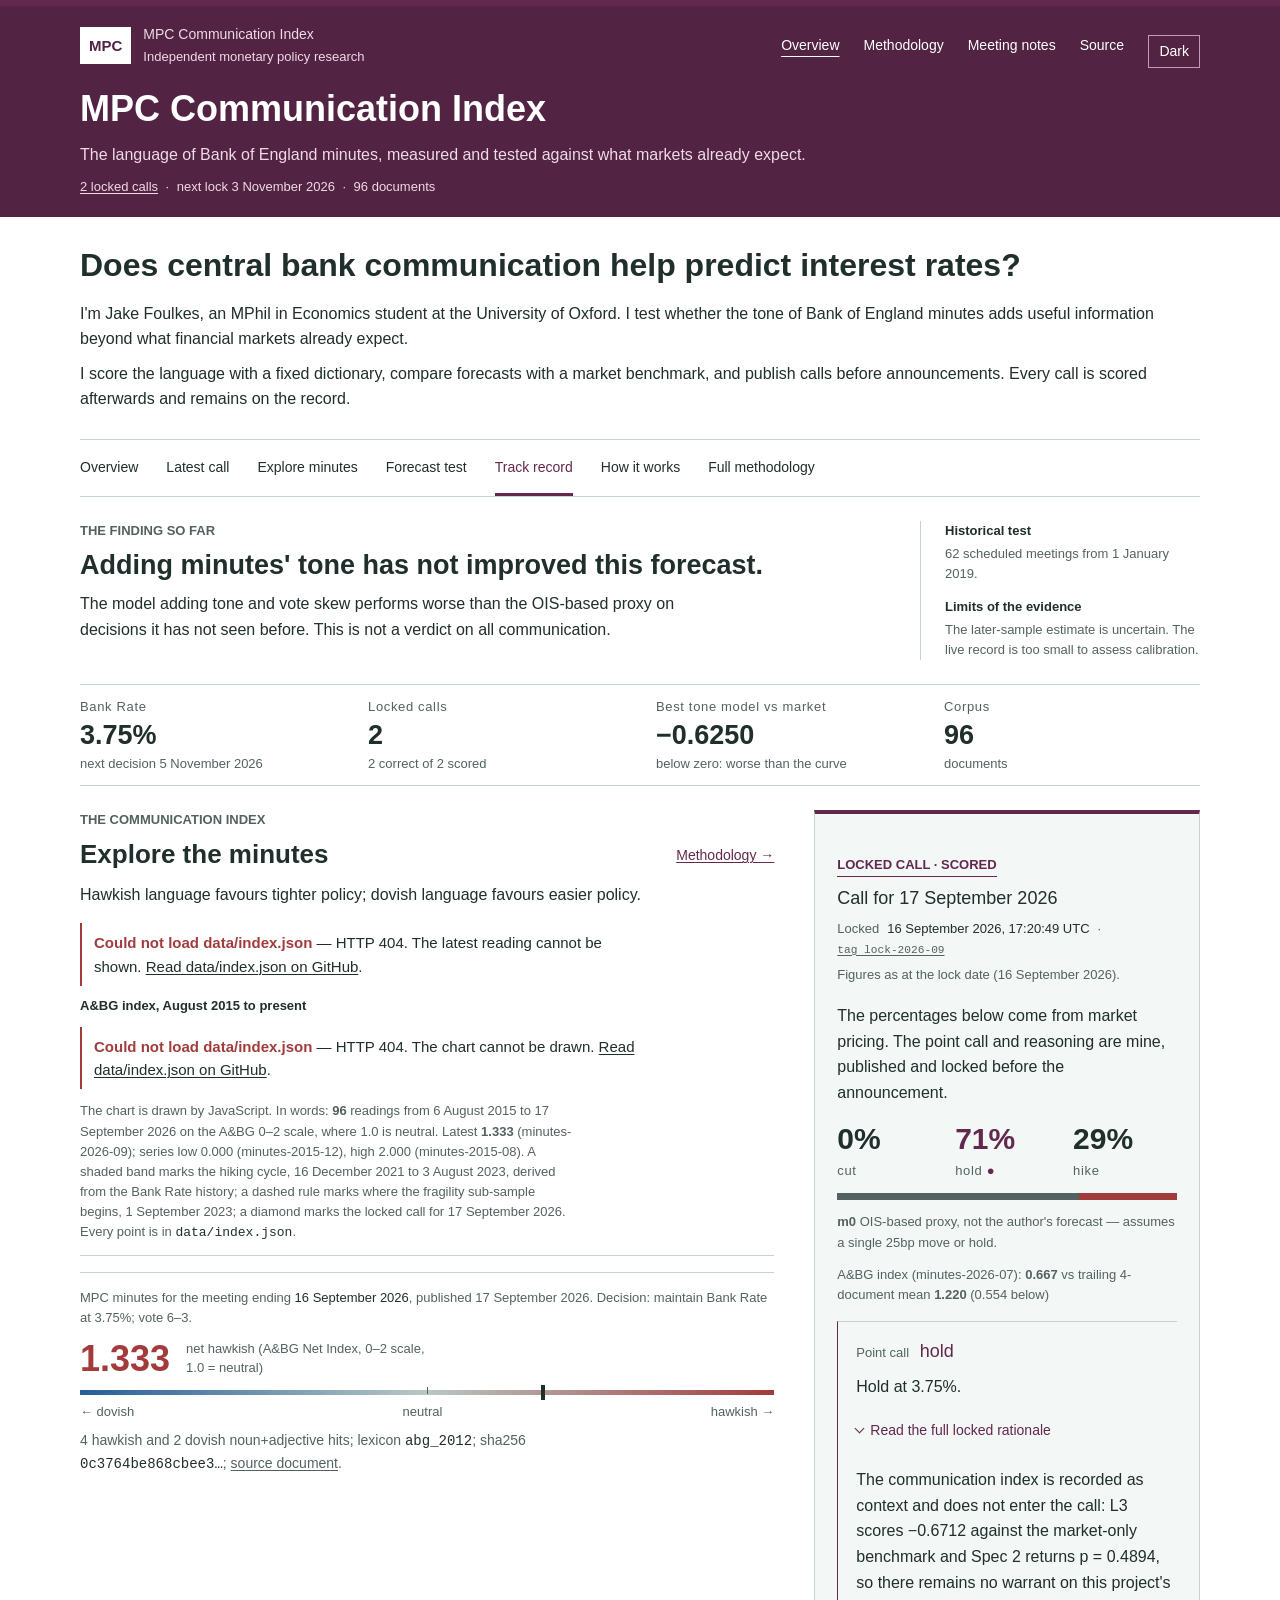
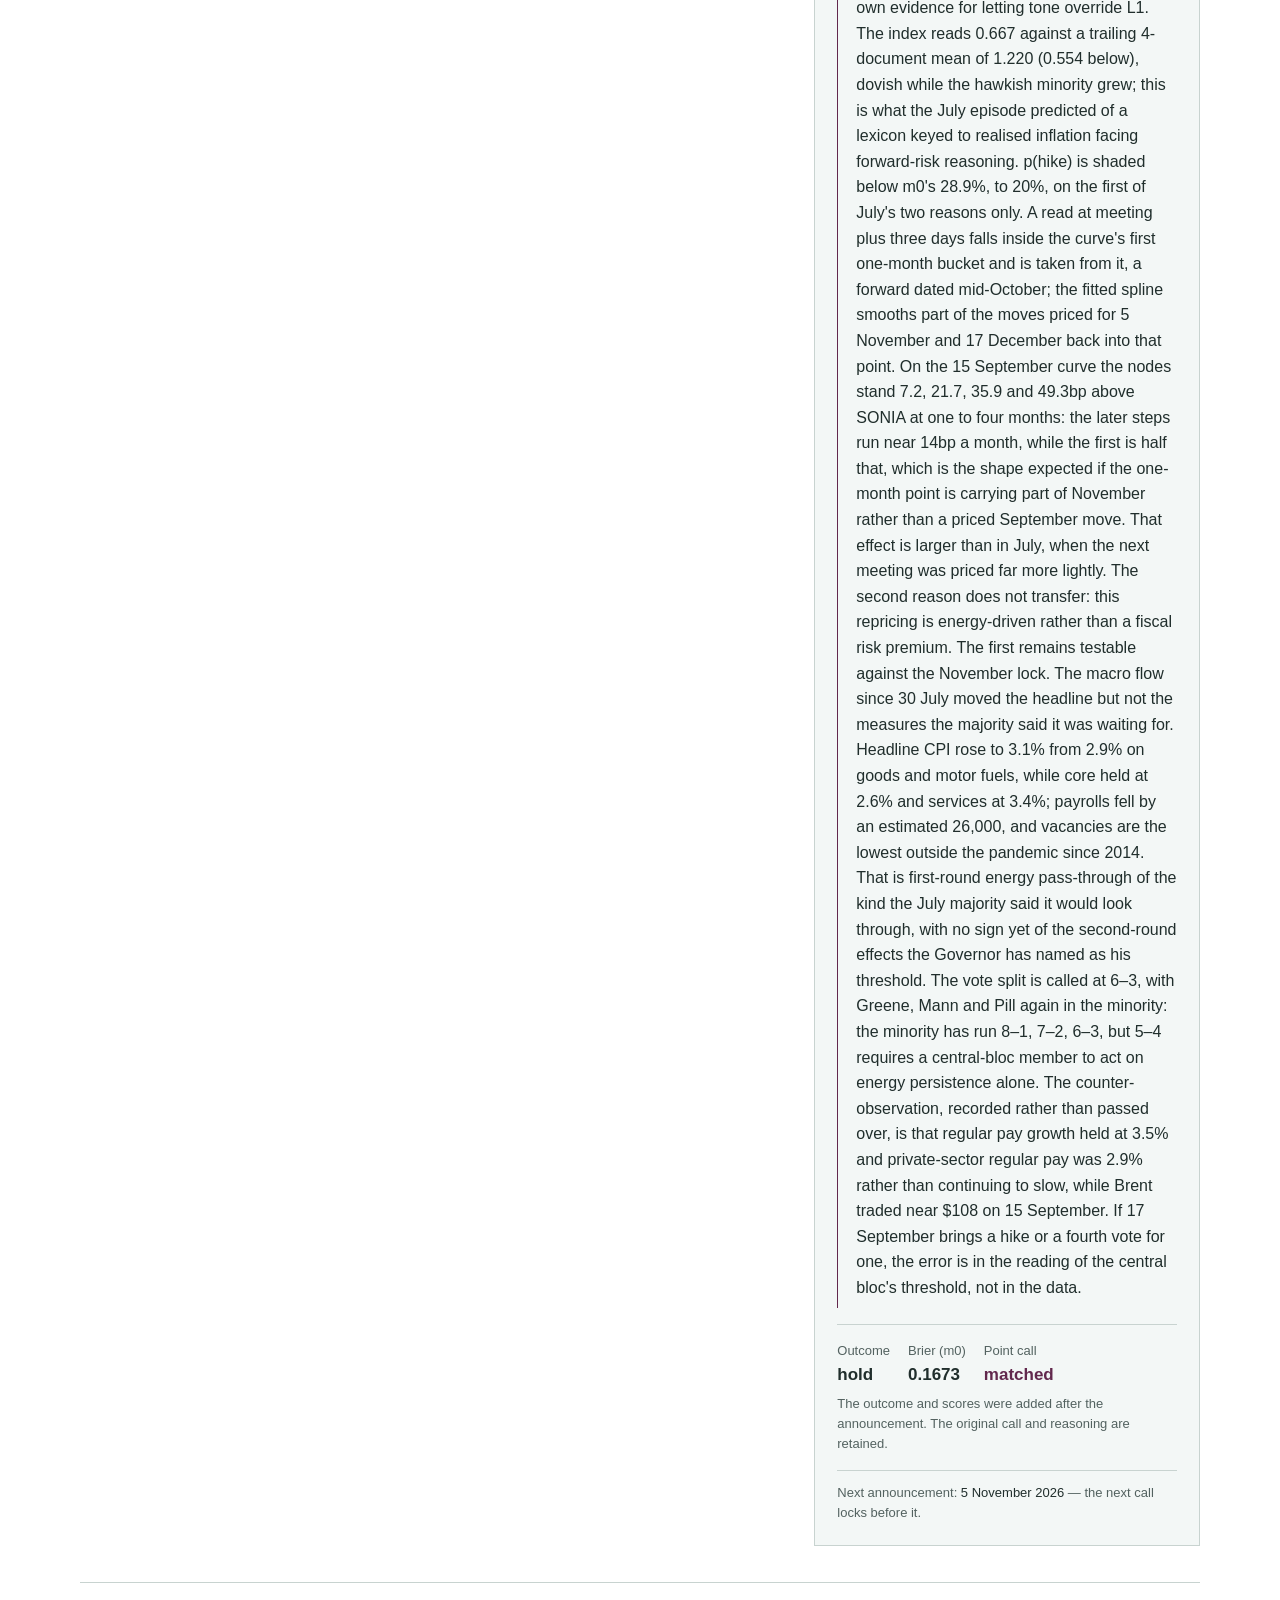
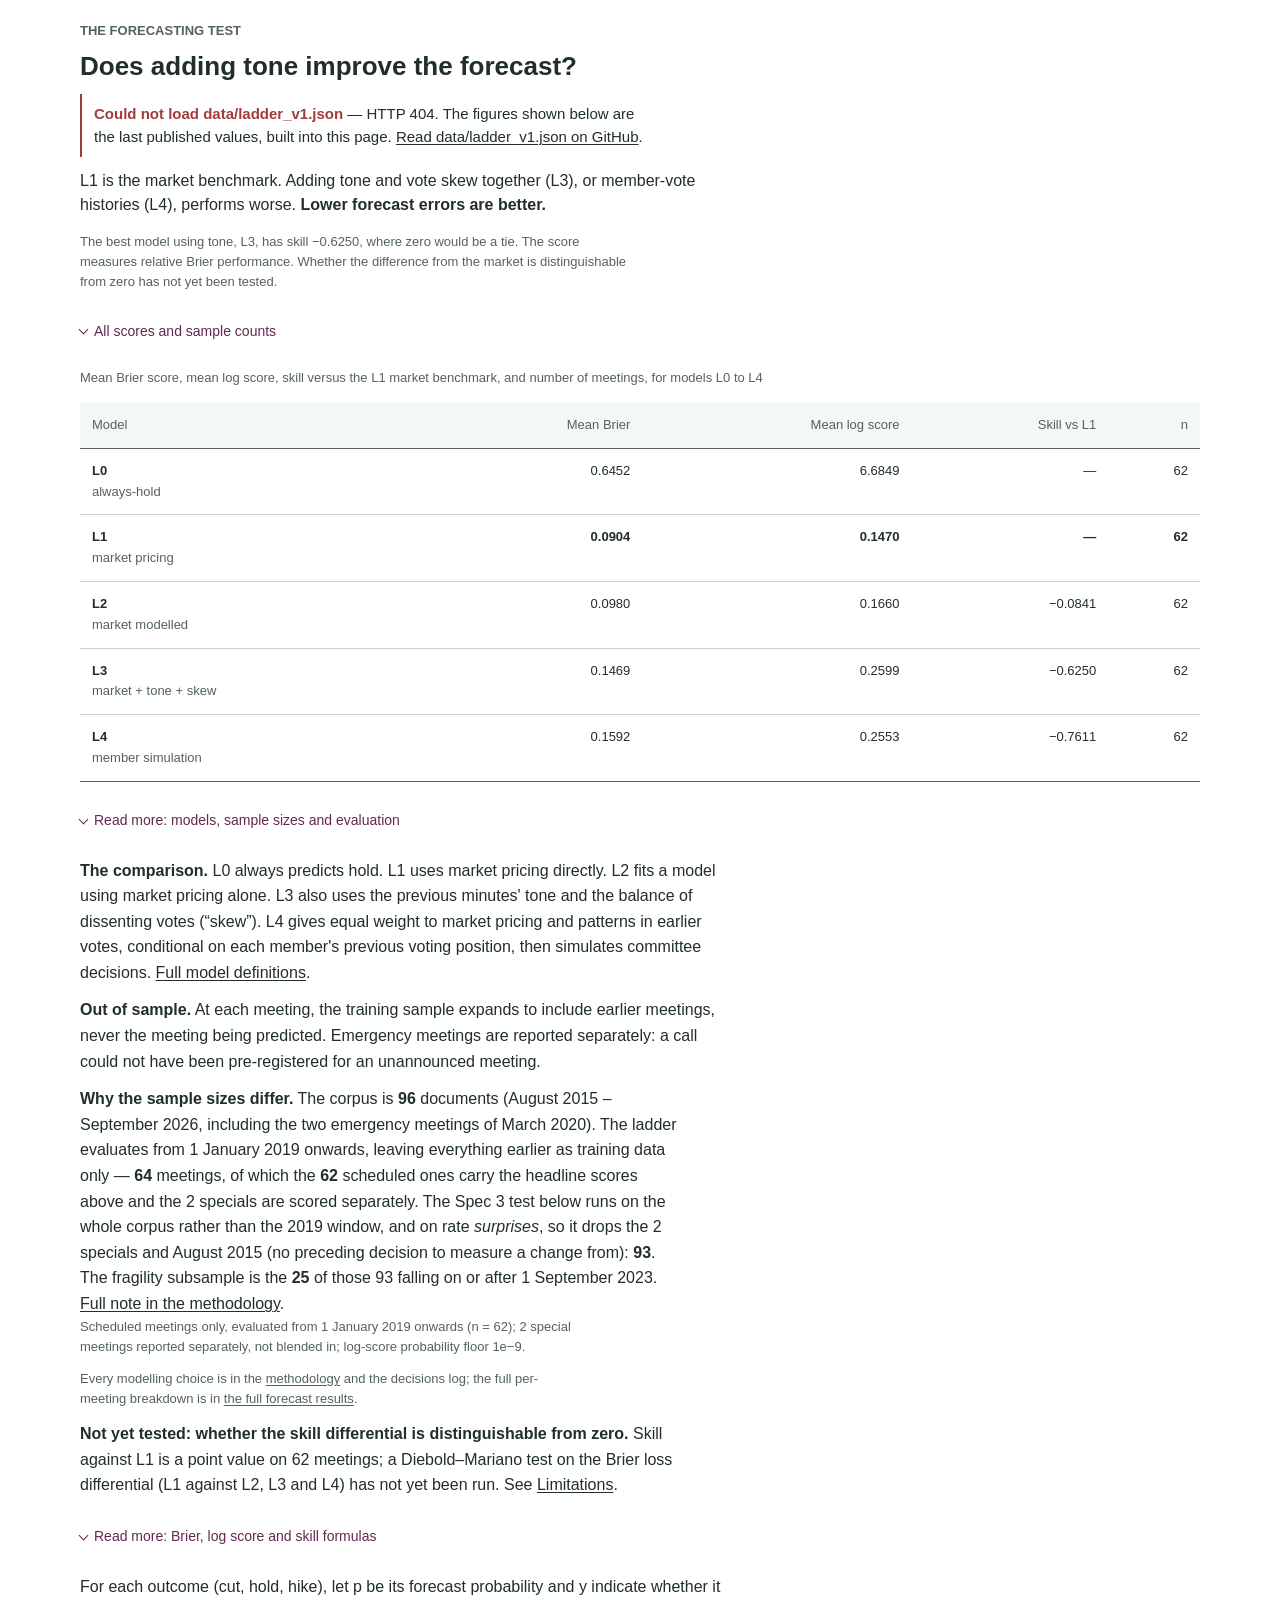
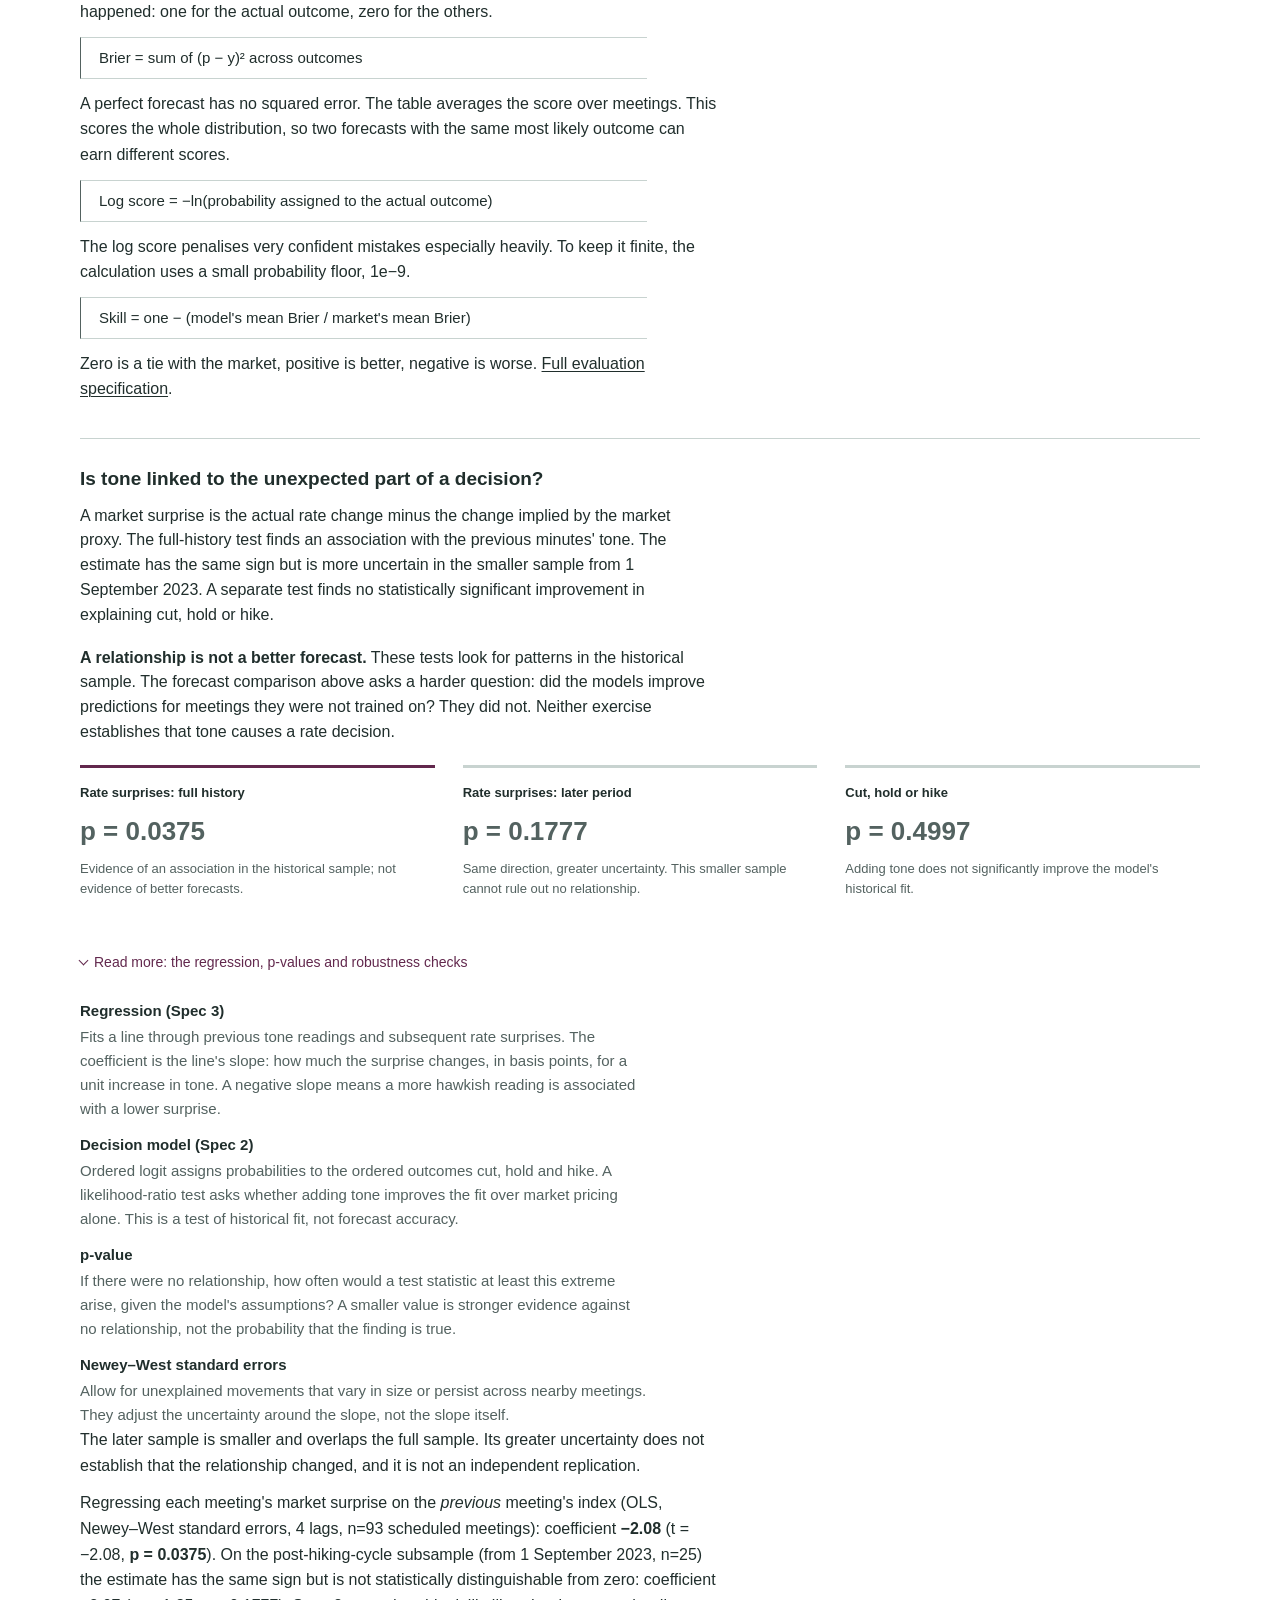
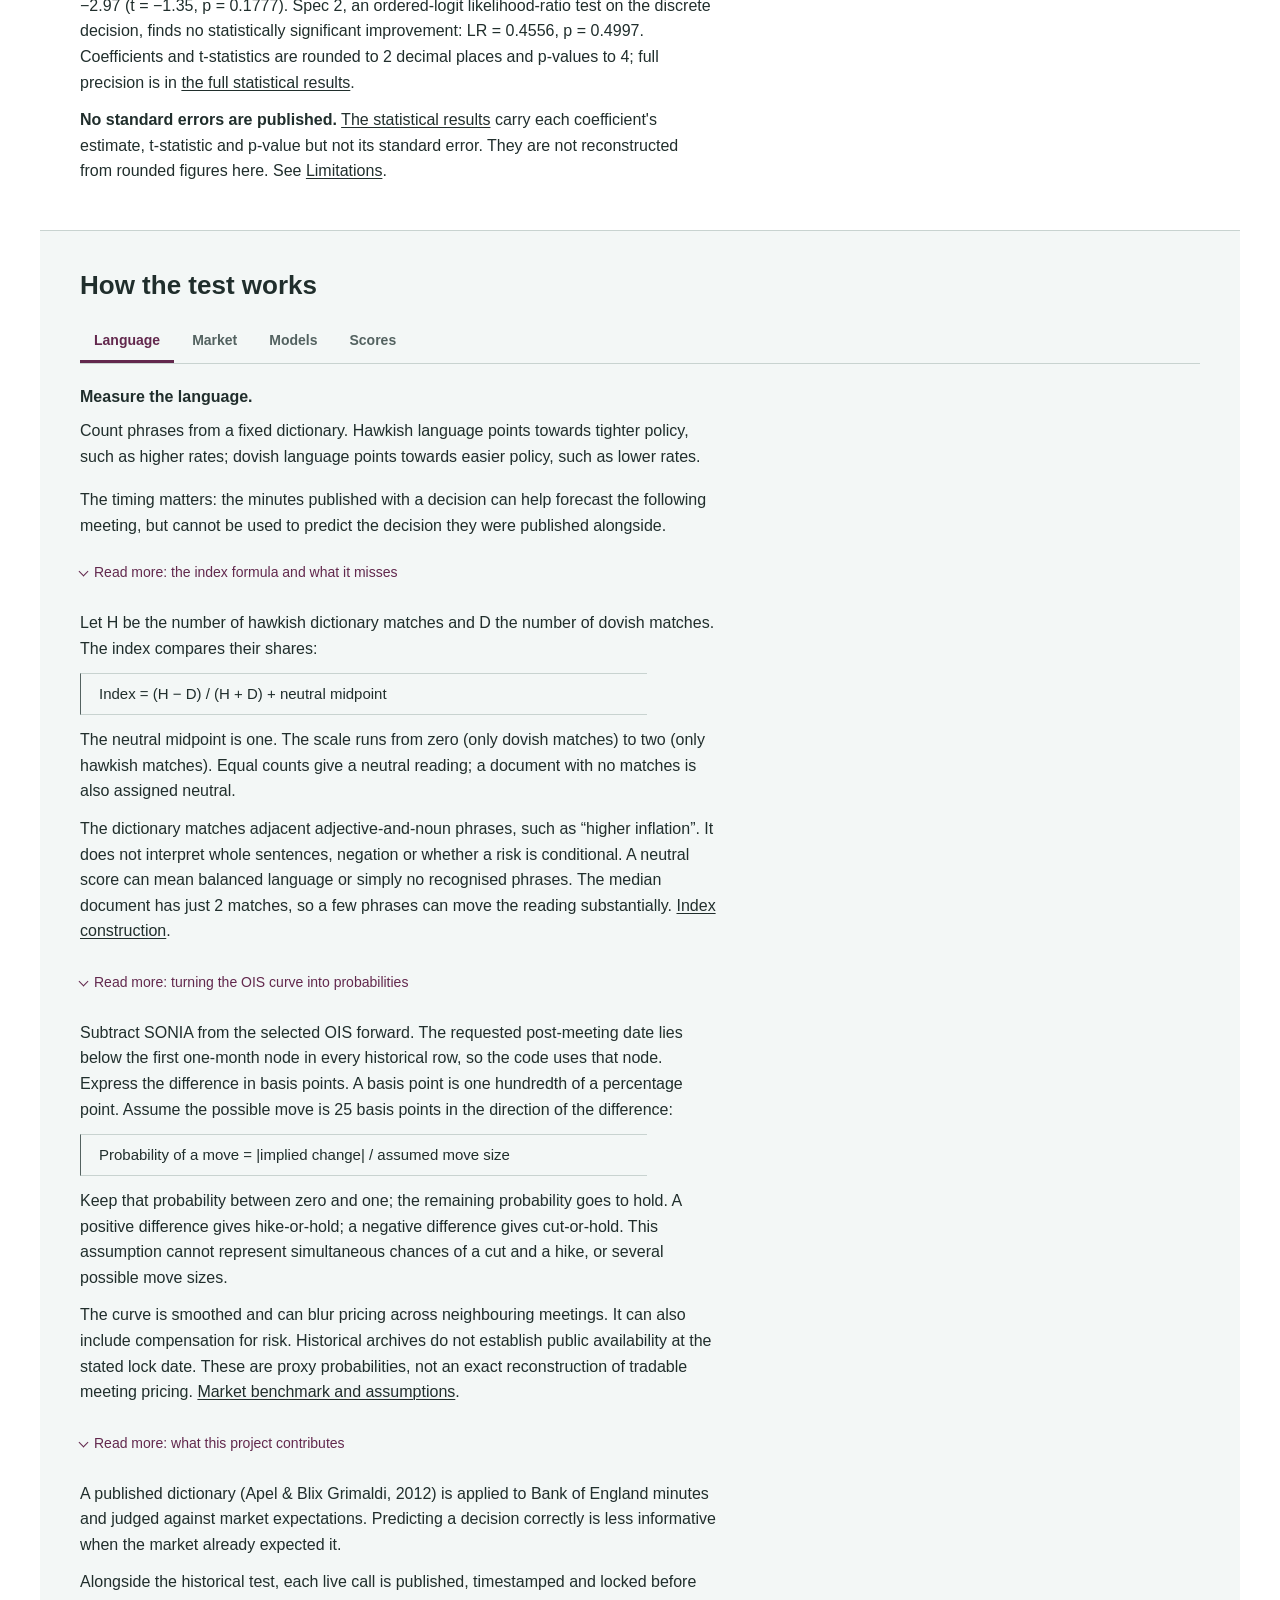
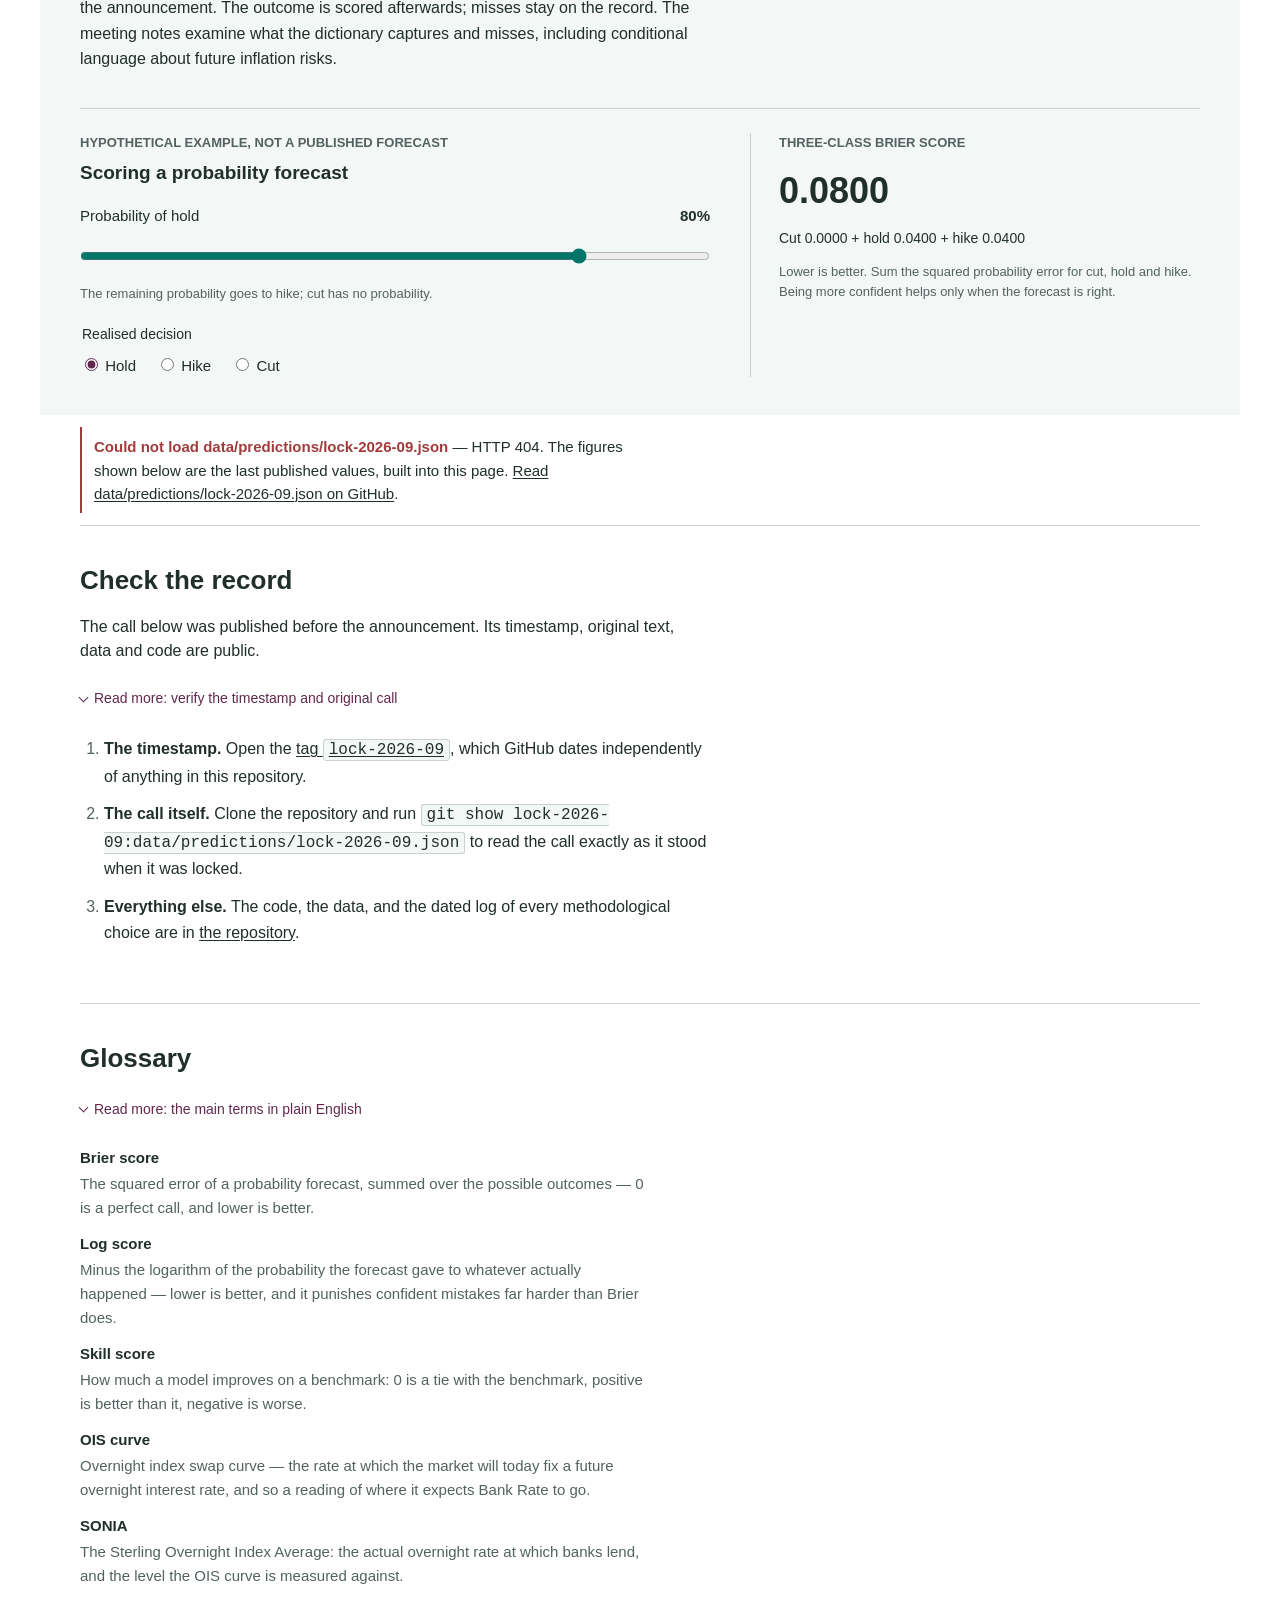
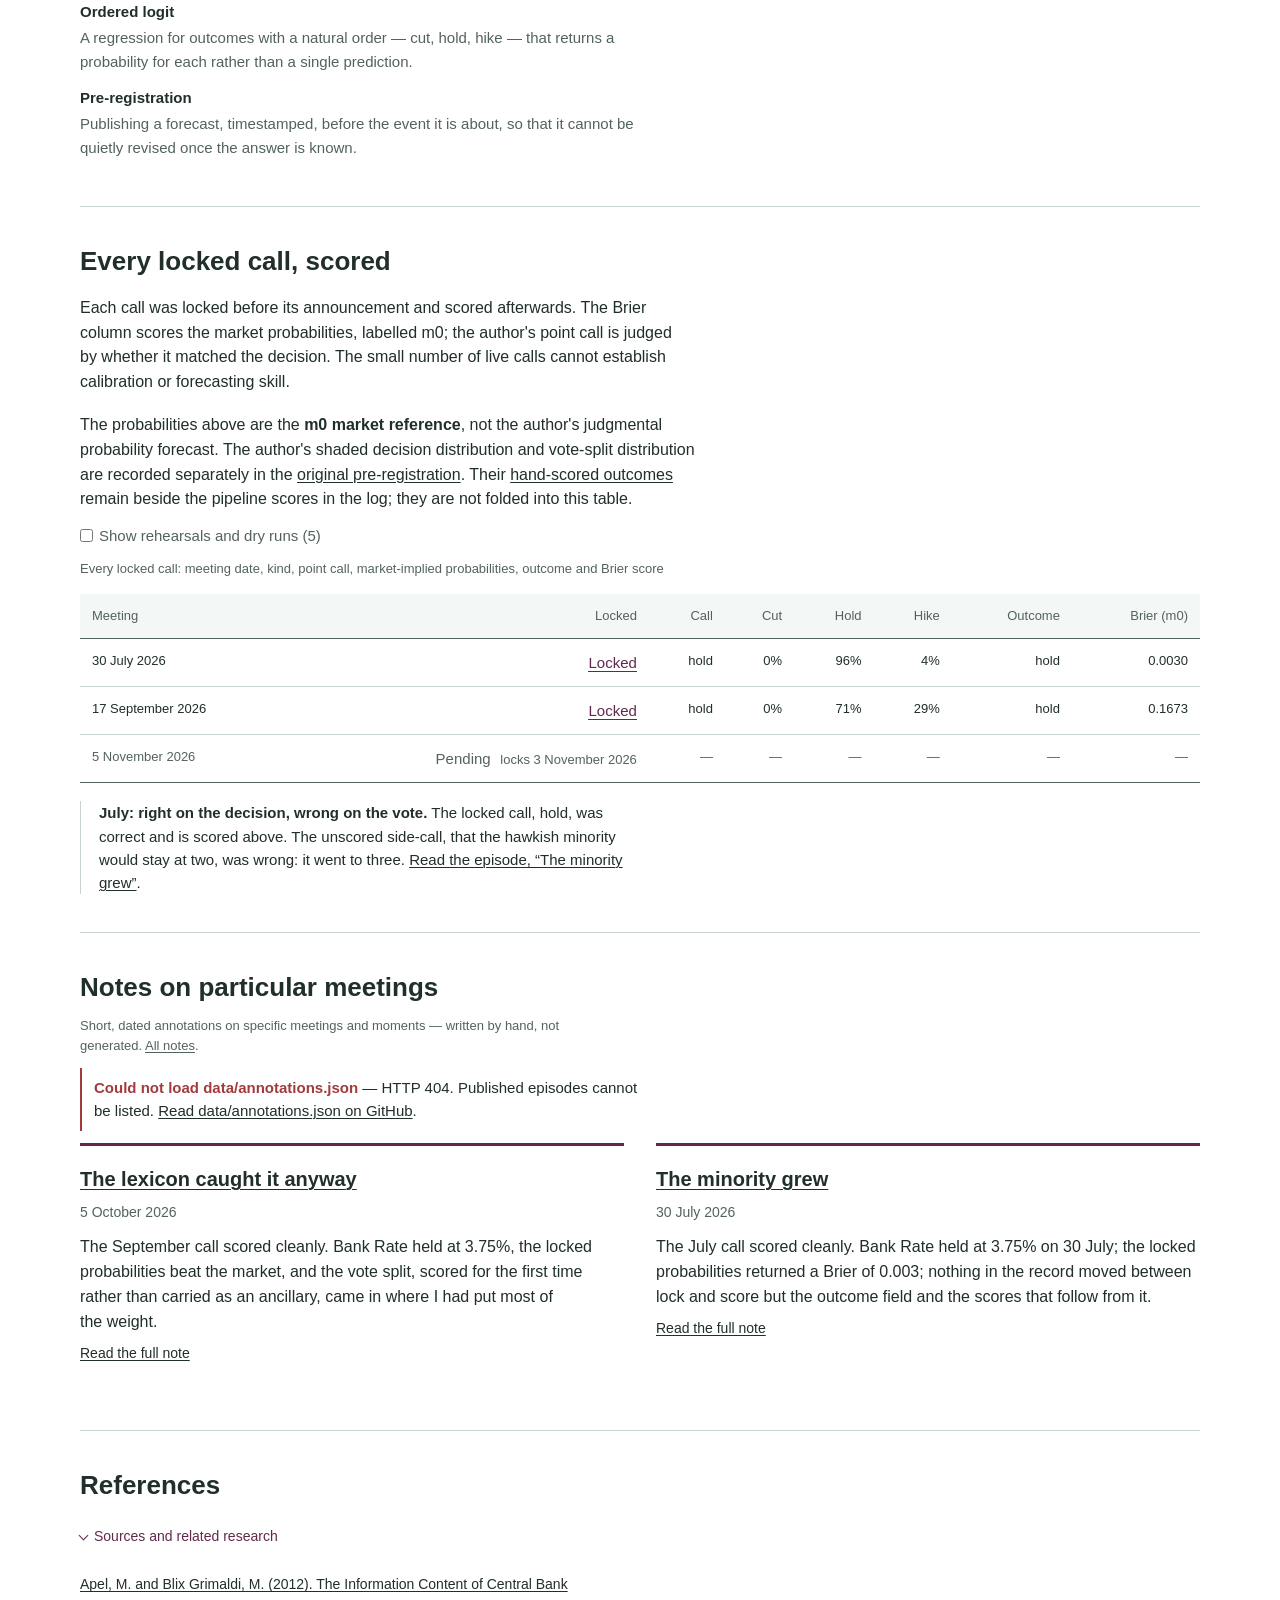
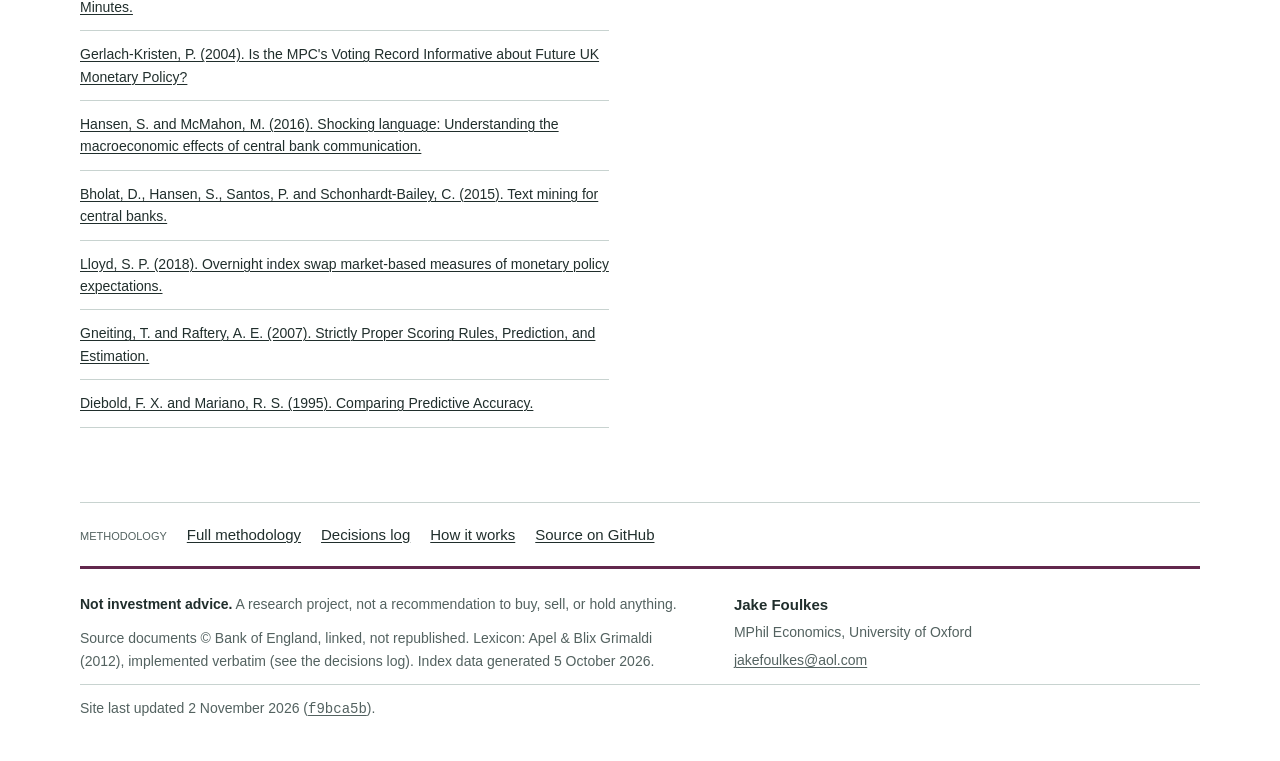
==== commit 51e637b6: "Refresh build stamp for November lock preparation" ====
--- a/index.html
+++ b/index.html
@@ -50,7 +50,7 @@
     <!-- Status line, generated: counts and the next lock date by
          pipeline/build_fallbacks.py, the build stamp by
          pipeline/build_build_info.py (the same source as the footer). -->
-    <p class="status-line" id="status-line"><!-- fallback:status --><a href="#call-card">2 locked calls</a> <span class="sep" aria-hidden="true">&middot;</span> next lock 3 November 2026 <span class="sep" aria-hidden="true">&middot;</span> 96 documents<!-- /fallback:status --> <span class="sep" aria-hidden="true">&middot;</span> <span id="build-stamp"><!-- fallback:buildstamp -->site built 12 October 2026 (<a href="https://github.com/jakefoulkes1/mpc-communication-index/commit/430443a15933df536bb9a55ab96bde0808efdca4"><code>430443a</code></a>)<!-- /fallback:buildstamp --></span></p>
+    <p class="status-line" id="status-line"><!-- fallback:status --><a href="#call-card">2 locked calls</a> <span class="sep" aria-hidden="true">&middot;</span> next lock 3 November 2026 <span class="sep" aria-hidden="true">&middot;</span> 96 documents<!-- /fallback:status --> <span class="sep" aria-hidden="true">&middot;</span> <span id="build-stamp"><!-- fallback:buildstamp -->site built 2 November 2026 (<a href="https://github.com/jakefoulkes1/mpc-communication-index/commit/f9bca5b6d8d7c514f35c5194789b785a59dc3e96"><code>f9bca5b</code></a>)<!-- /fallback:buildstamp --></span></p>
   </header>
 
   <main id="main">
@@ -738,8 +738,8 @@
     <!-- fallback:gennote --><span id="gen-note">Index data generated 5 October 2026.</span><!-- /fallback:gennote --></p>
     <!-- fallback:buildinfo - generated from data/build_info.json by
          pipeline/build_build_info.py, refreshed by JS when it loads. -->
-    <p><span id="build-note">Site last updated 12 October 2026 (<a
-      href="https://github.com/jakefoulkes1/mpc-communication-index/commit/430443a15933df536bb9a55ab96bde0808efdca4"><code>430443a</code></a>).</span></p>
+    <p><span id="build-note">Site last updated 2 November 2026 (<a
+      href="https://github.com/jakefoulkes1/mpc-communication-index/commit/f9bca5b6d8d7c514f35c5194789b785a59dc3e96"><code>f9bca5b</code></a>).</span></p>
     <!-- /fallback:buildinfo -->
   </footer>
 </div>
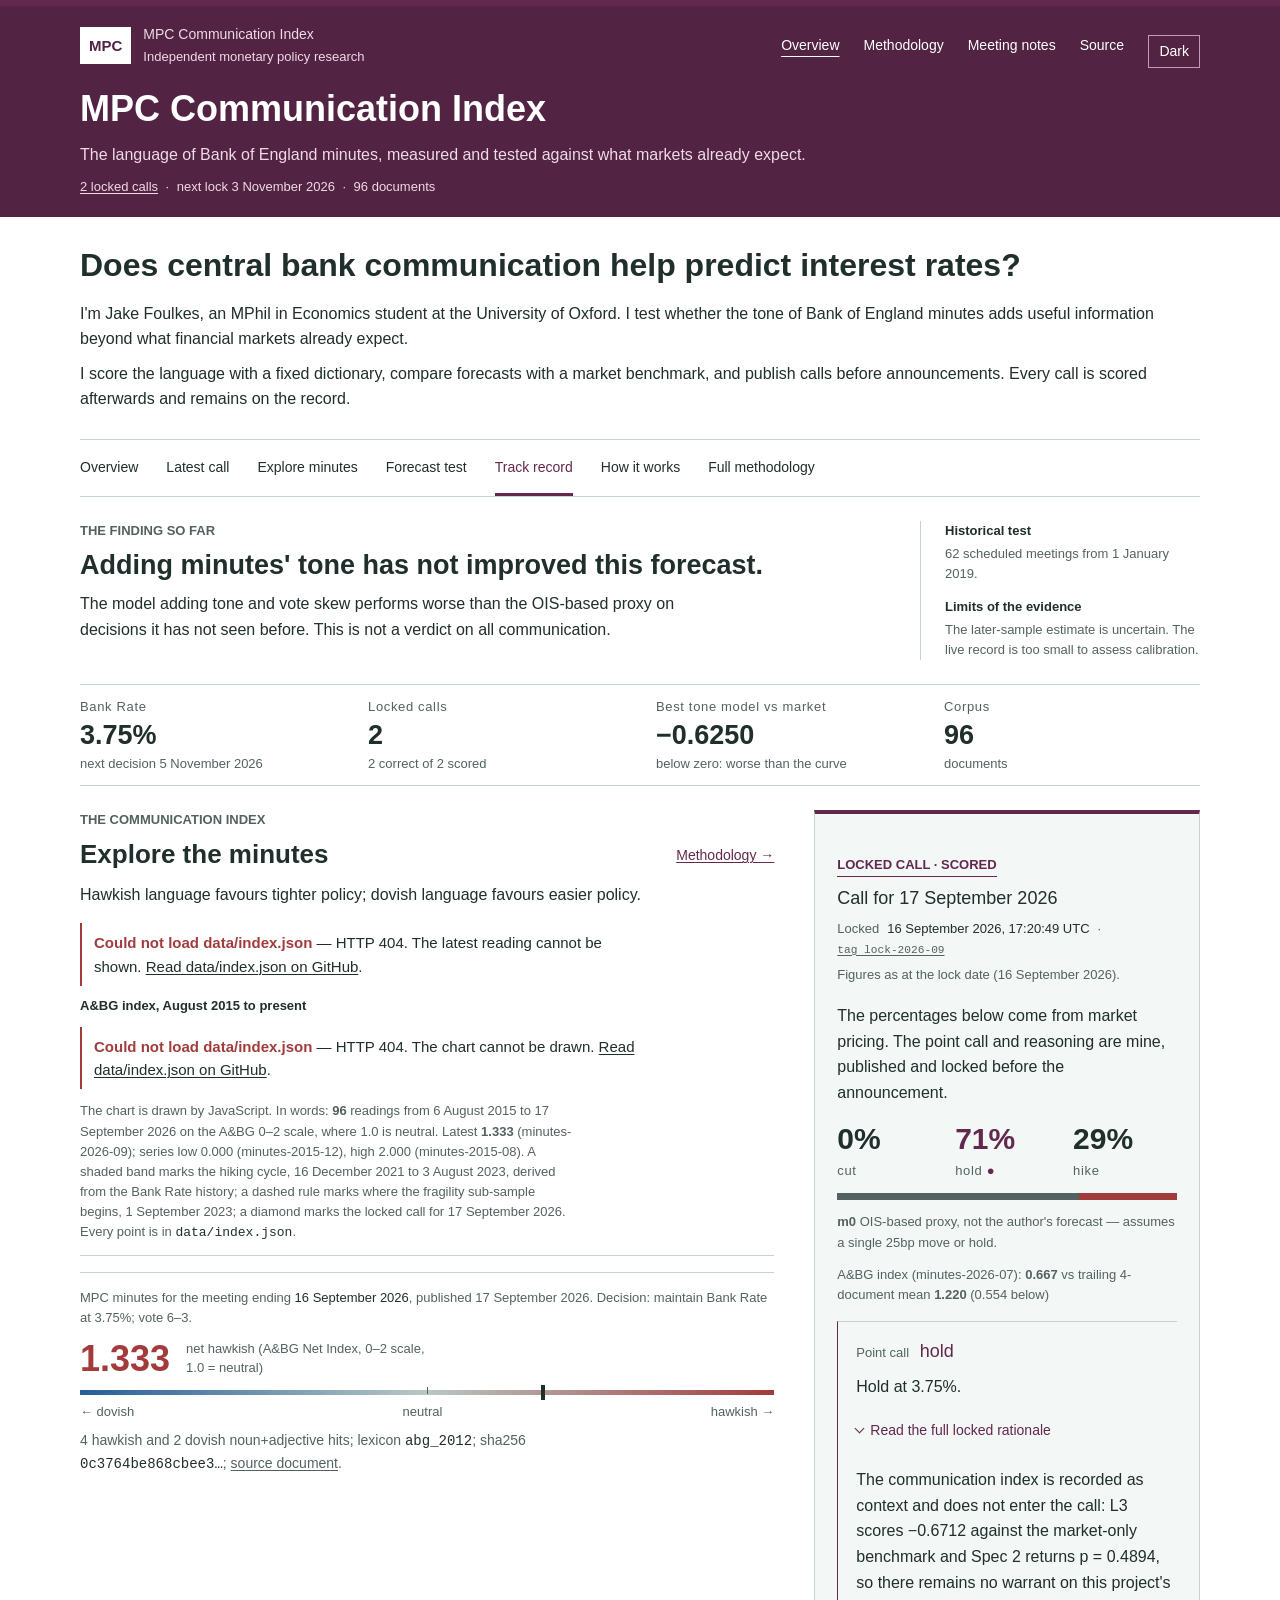
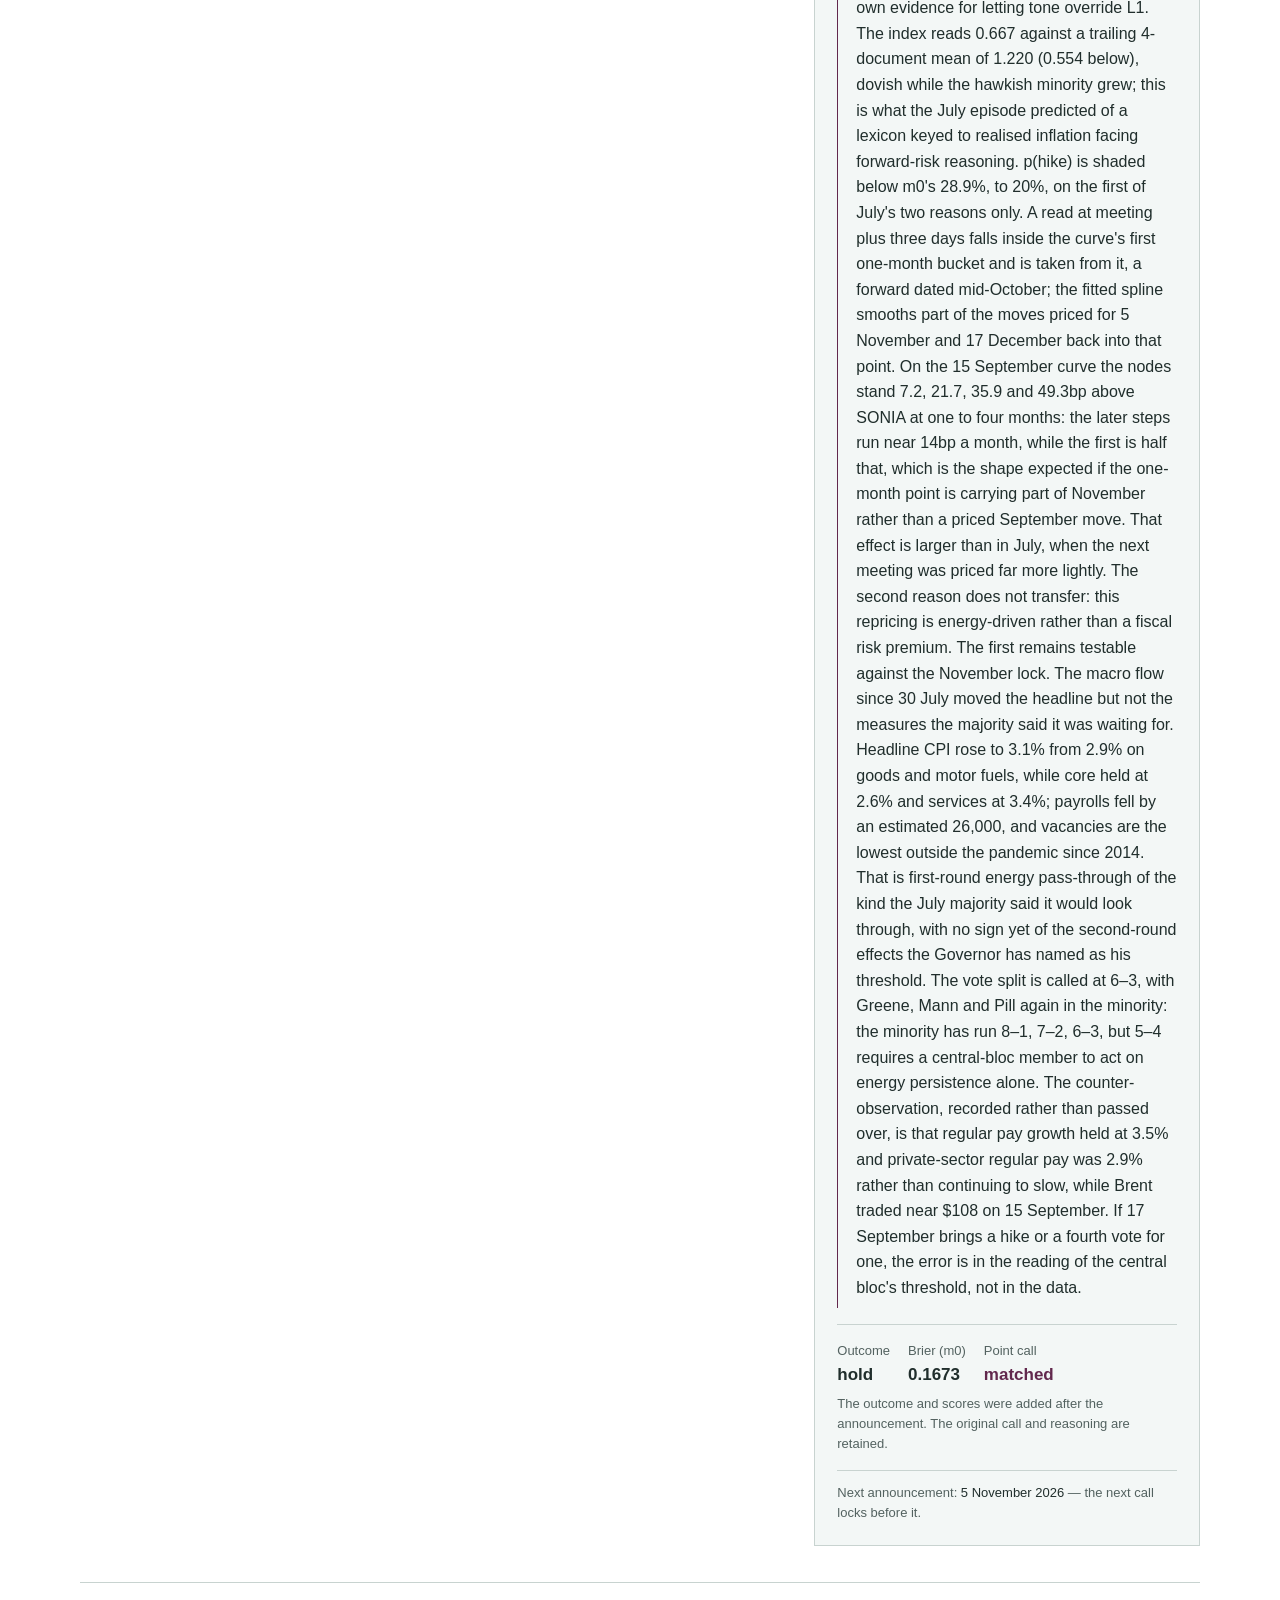
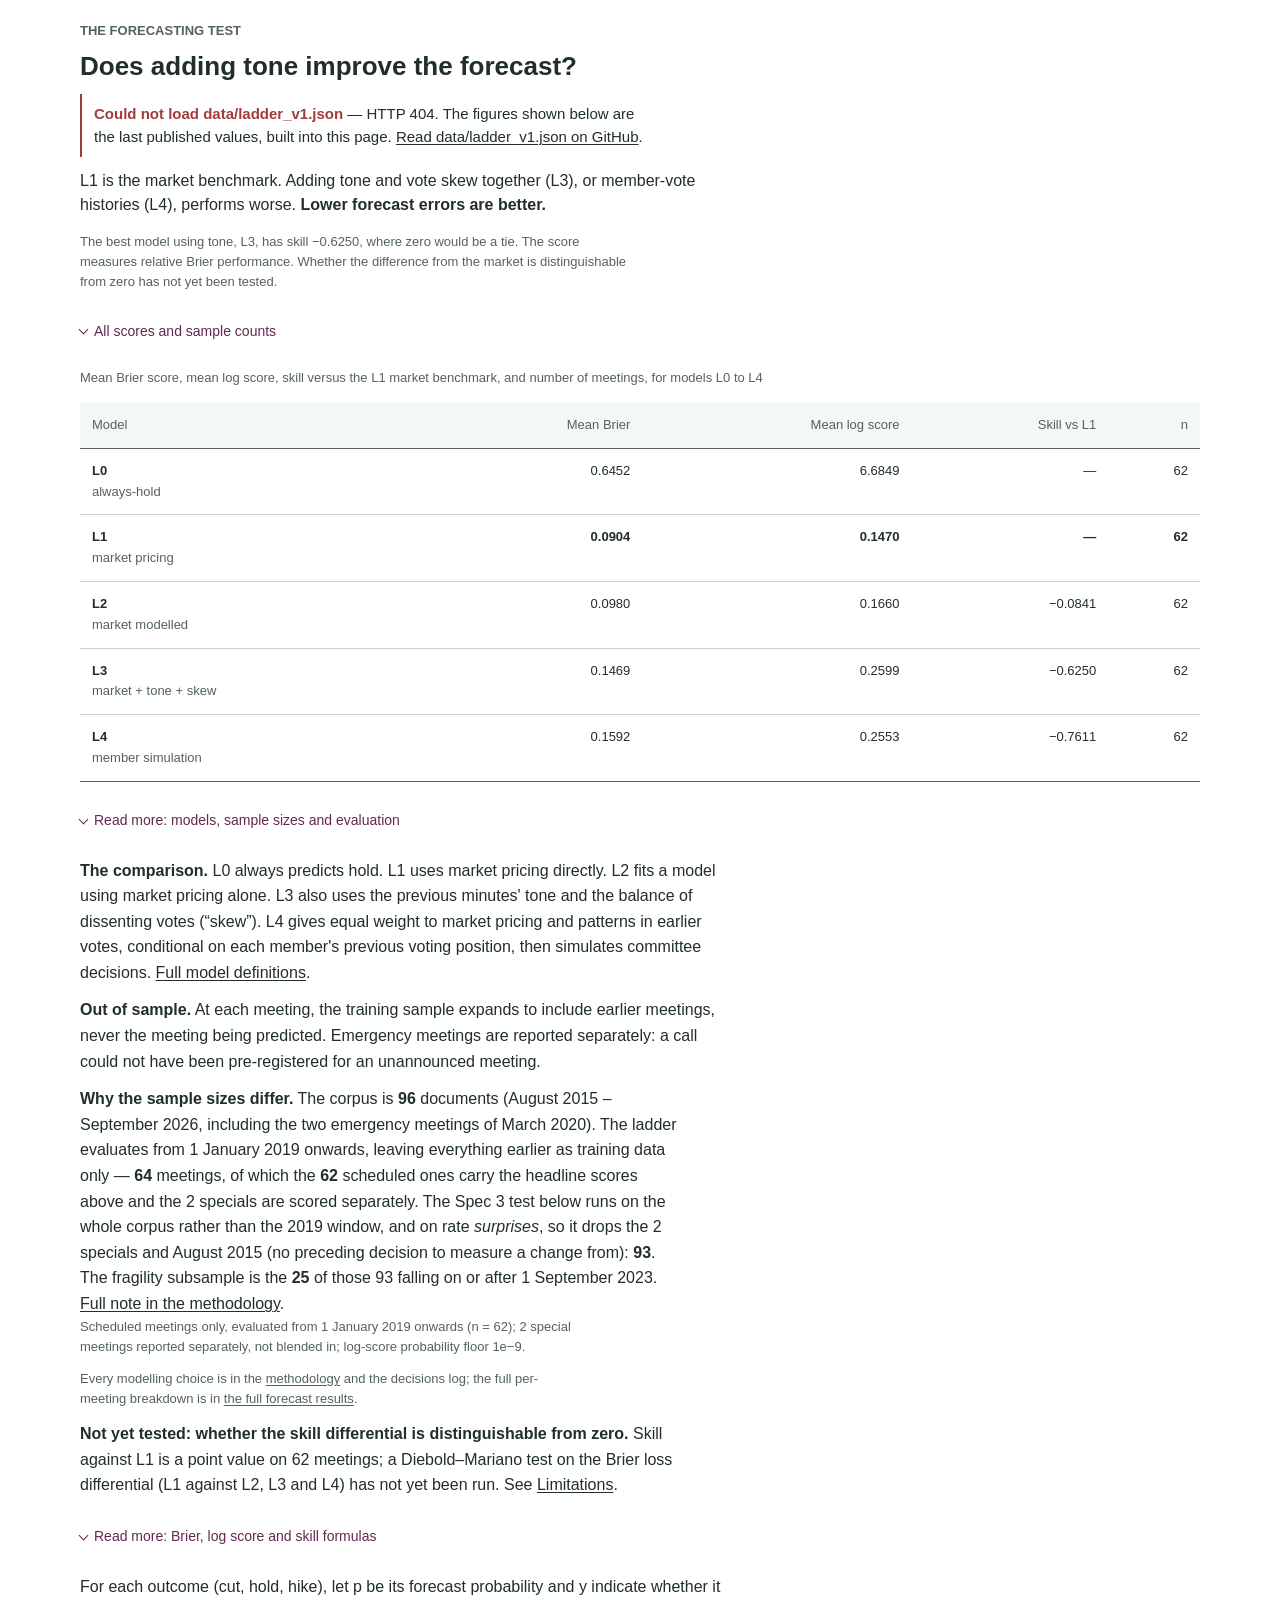
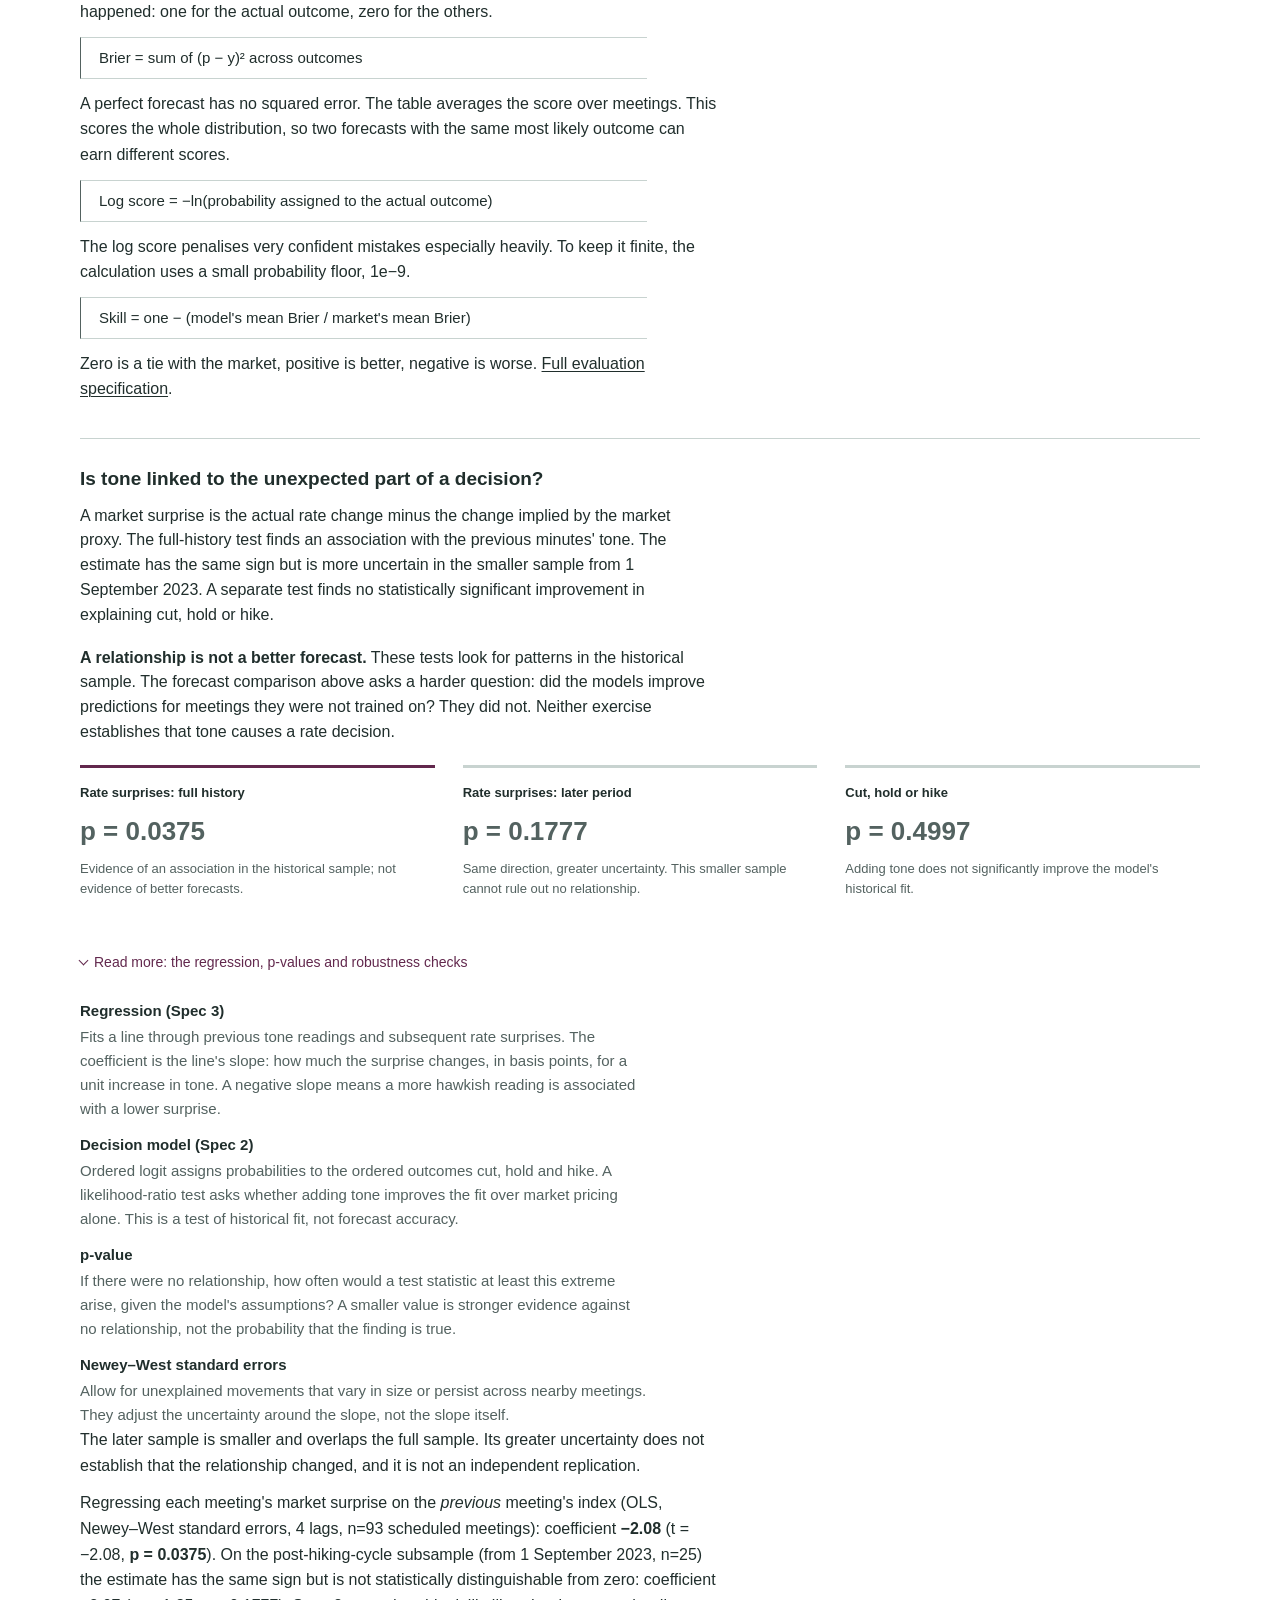
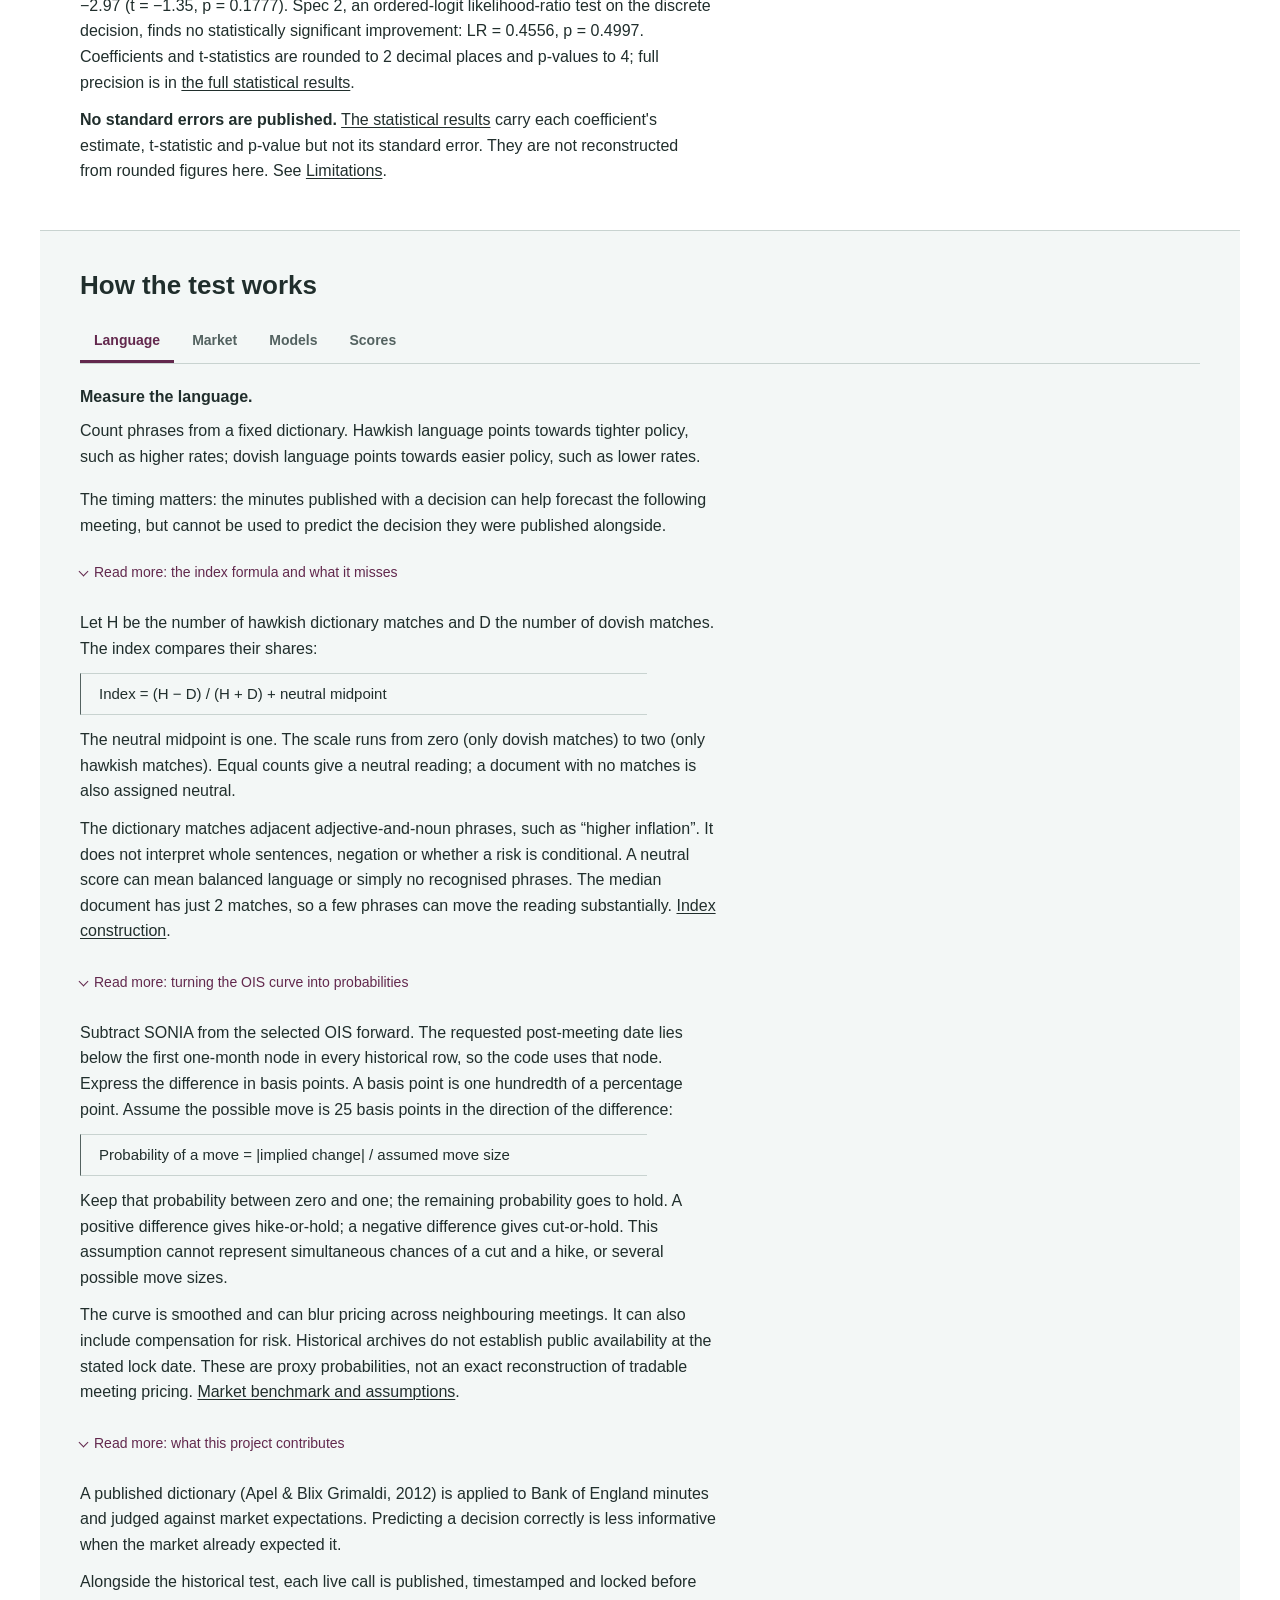
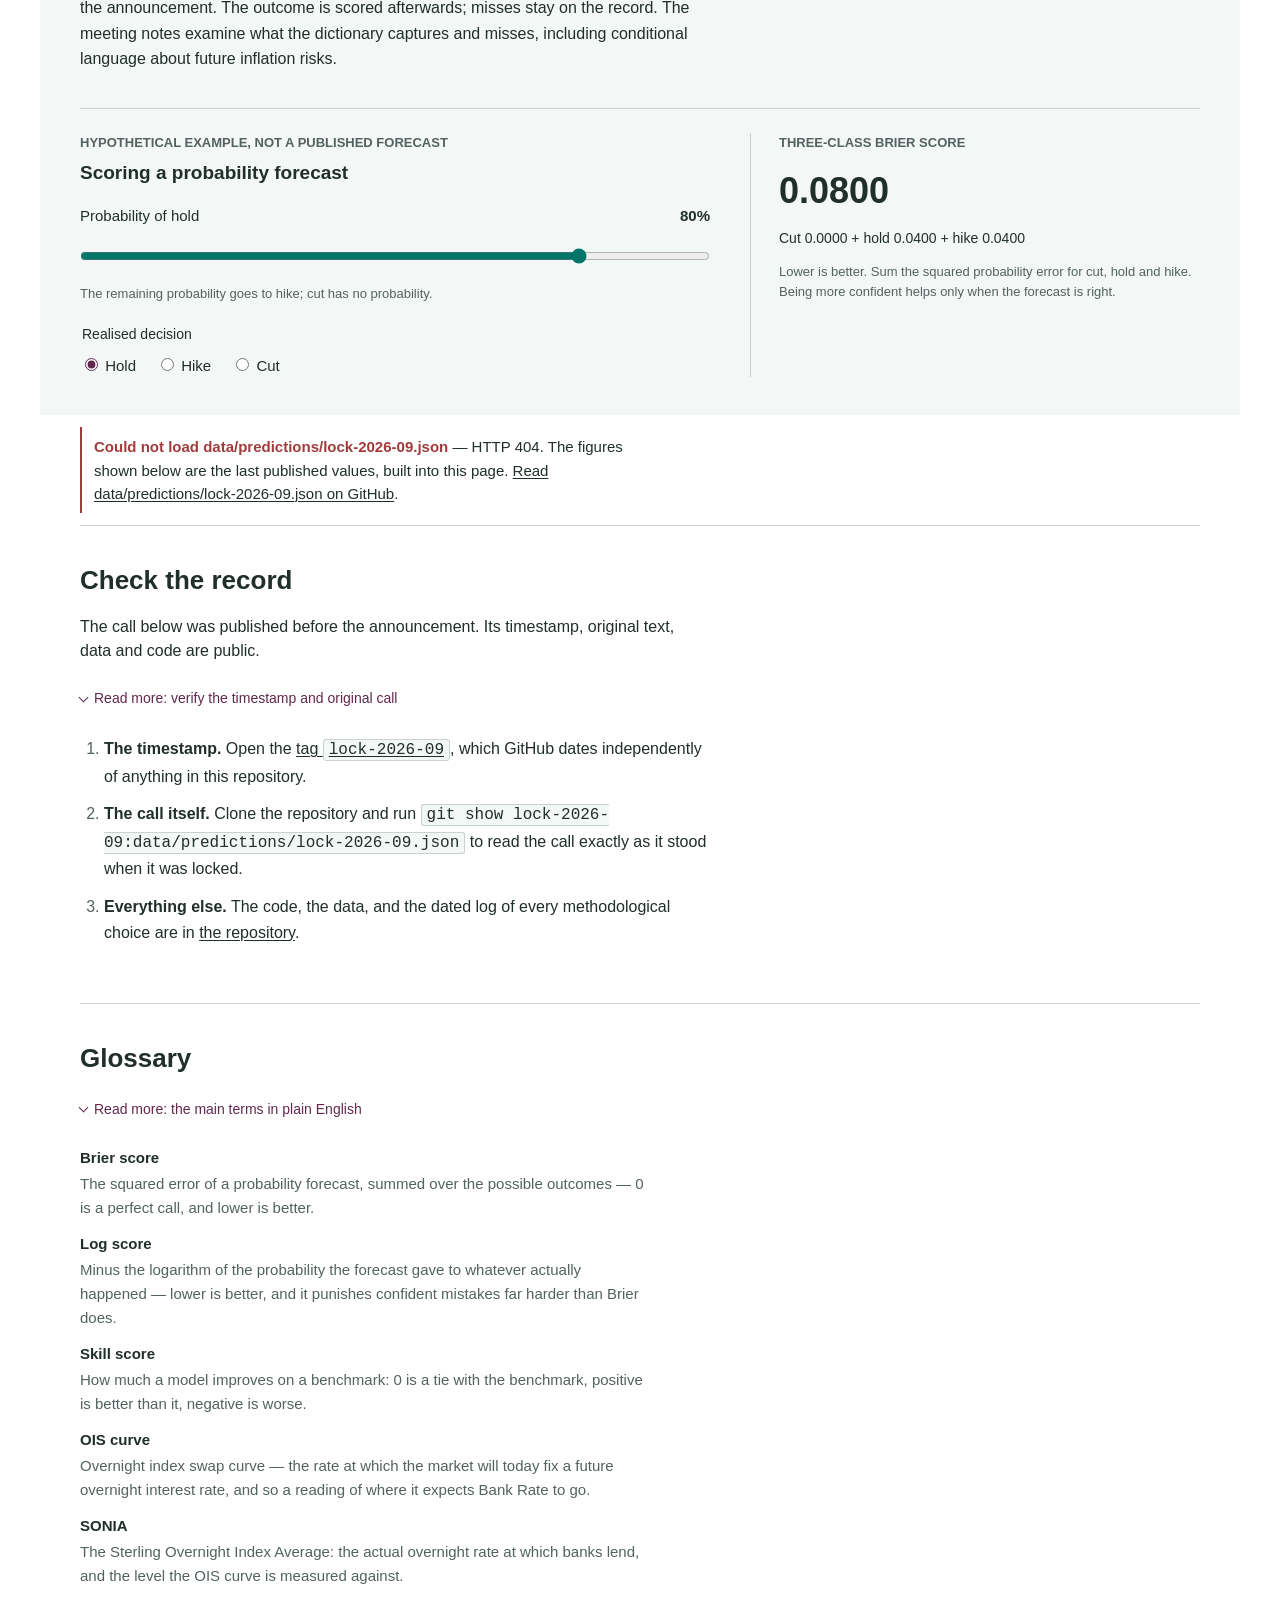
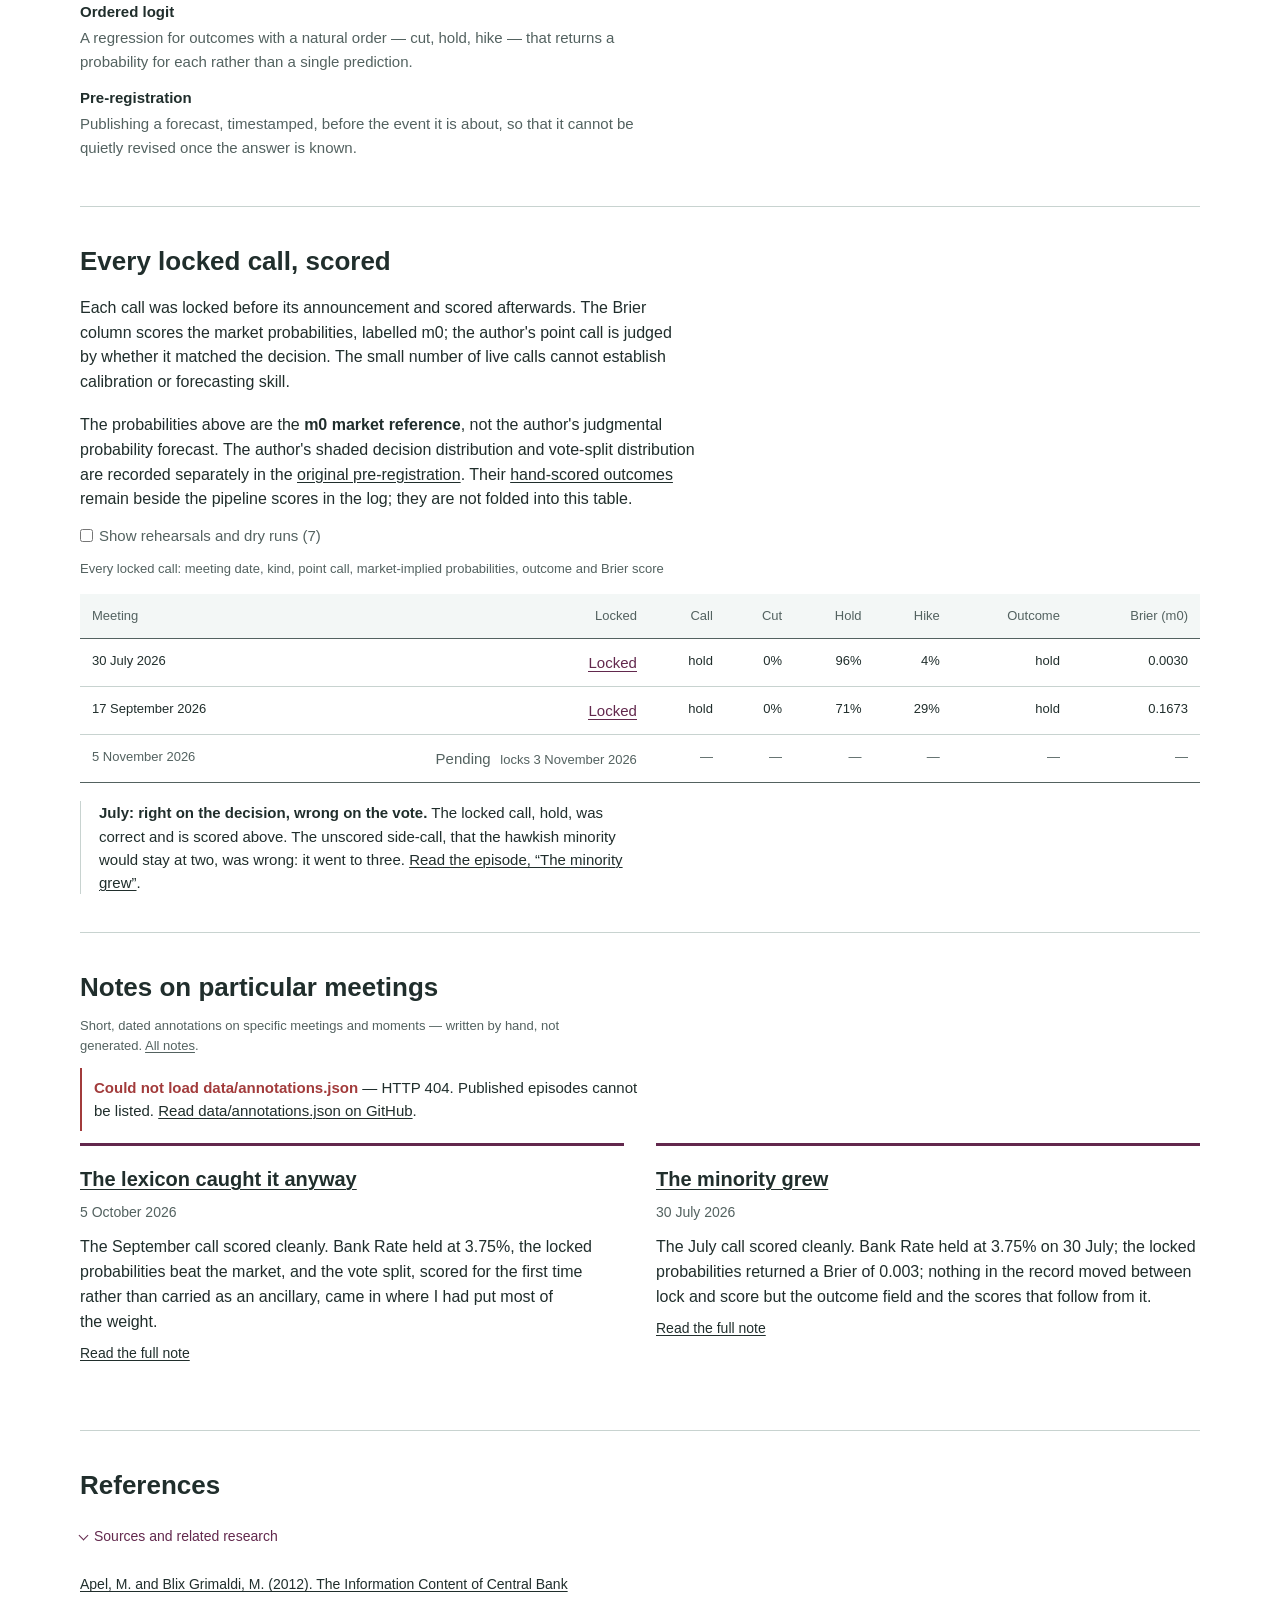
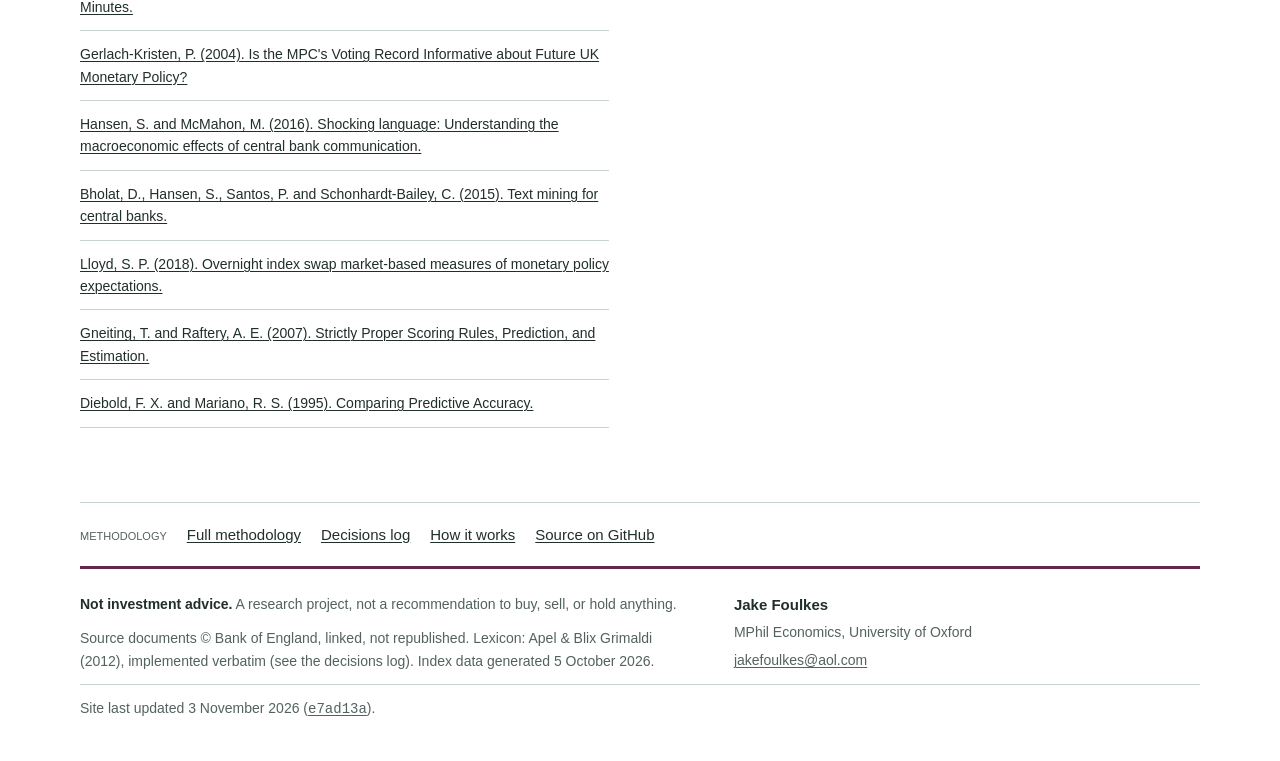
==== commit ada6e037: "Stamp November pre-lock records" ====
--- a/index.html
+++ b/index.html
@@ -50,7 +50,7 @@
     <!-- Status line, generated: counts and the next lock date by
          pipeline/build_fallbacks.py, the build stamp by
          pipeline/build_build_info.py (the same source as the footer). -->
-    <p class="status-line" id="status-line"><!-- fallback:status --><a href="#call-card">2 locked calls</a> <span class="sep" aria-hidden="true">&middot;</span> next lock 3 November 2026 <span class="sep" aria-hidden="true">&middot;</span> 96 documents<!-- /fallback:status --> <span class="sep" aria-hidden="true">&middot;</span> <span id="build-stamp"><!-- fallback:buildstamp -->site built 2 November 2026 (<a href="https://github.com/jakefoulkes1/mpc-communication-index/commit/f9bca5b6d8d7c514f35c5194789b785a59dc3e96"><code>f9bca5b</code></a>)<!-- /fallback:buildstamp --></span></p>
+    <p class="status-line" id="status-line"><!-- fallback:status --><a href="#call-card">2 locked calls</a> <span class="sep" aria-hidden="true">&middot;</span> next lock 3 November 2026 <span class="sep" aria-hidden="true">&middot;</span> 96 documents<!-- /fallback:status --> <span class="sep" aria-hidden="true">&middot;</span> <span id="build-stamp"><!-- fallback:buildstamp -->site built 3 November 2026 (<a href="https://github.com/jakefoulkes1/mpc-communication-index/commit/e7ad13a90dc1210fb8cee627e60ef8dac48ccf97"><code>e7ad13a</code></a>)<!-- /fallback:buildstamp --></span></p>
   </header>
 
   <main id="main">
@@ -738,8 +738,8 @@
     <!-- fallback:gennote --><span id="gen-note">Index data generated 5 October 2026.</span><!-- /fallback:gennote --></p>
     <!-- fallback:buildinfo - generated from data/build_info.json by
          pipeline/build_build_info.py, refreshed by JS when it loads. -->
-    <p><span id="build-note">Site last updated 2 November 2026 (<a
-      href="https://github.com/jakefoulkes1/mpc-communication-index/commit/f9bca5b6d8d7c514f35c5194789b785a59dc3e96"><code>f9bca5b</code></a>).</span></p>
+    <p><span id="build-note">Site last updated 3 November 2026 (<a
+      href="https://github.com/jakefoulkes1/mpc-communication-index/commit/e7ad13a90dc1210fb8cee627e60ef8dac48ccf97"><code>e7ad13a</code></a>).</span></p>
     <!-- /fallback:buildinfo -->
   </footer>
 </div>
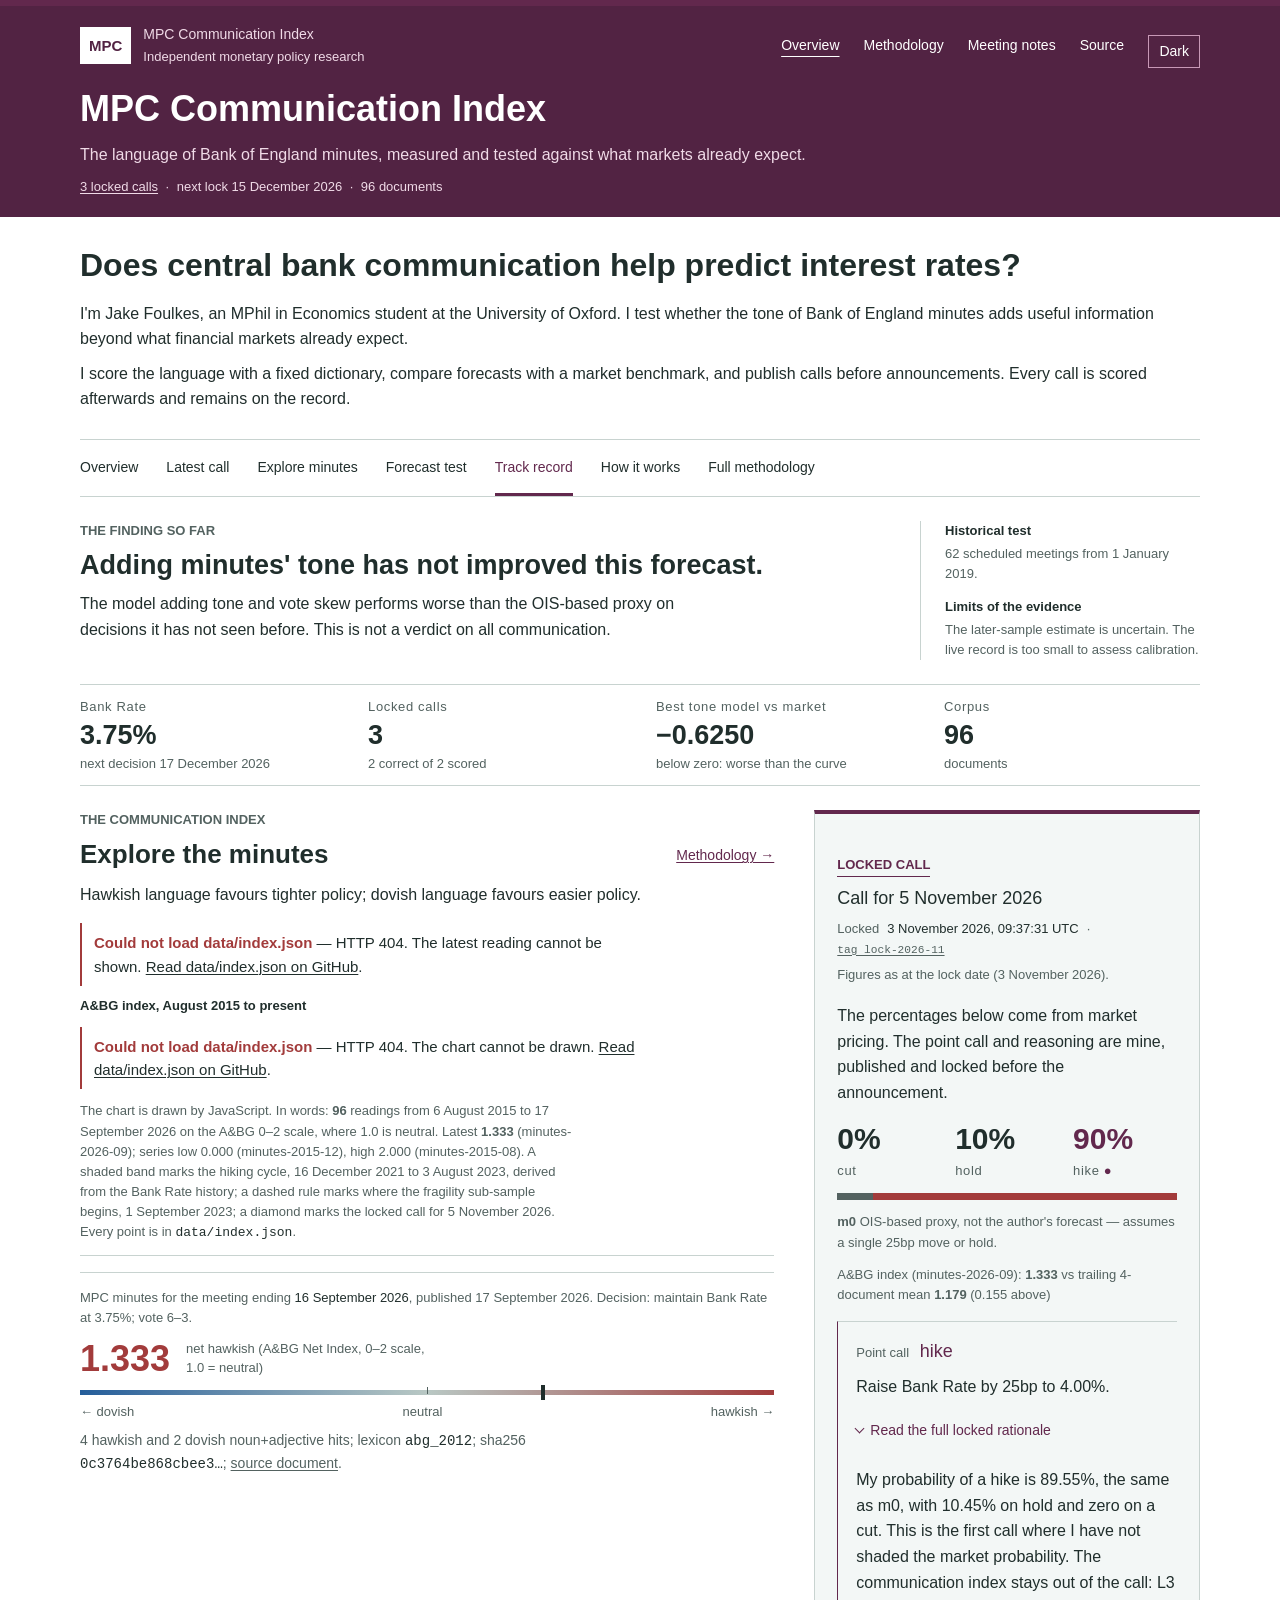
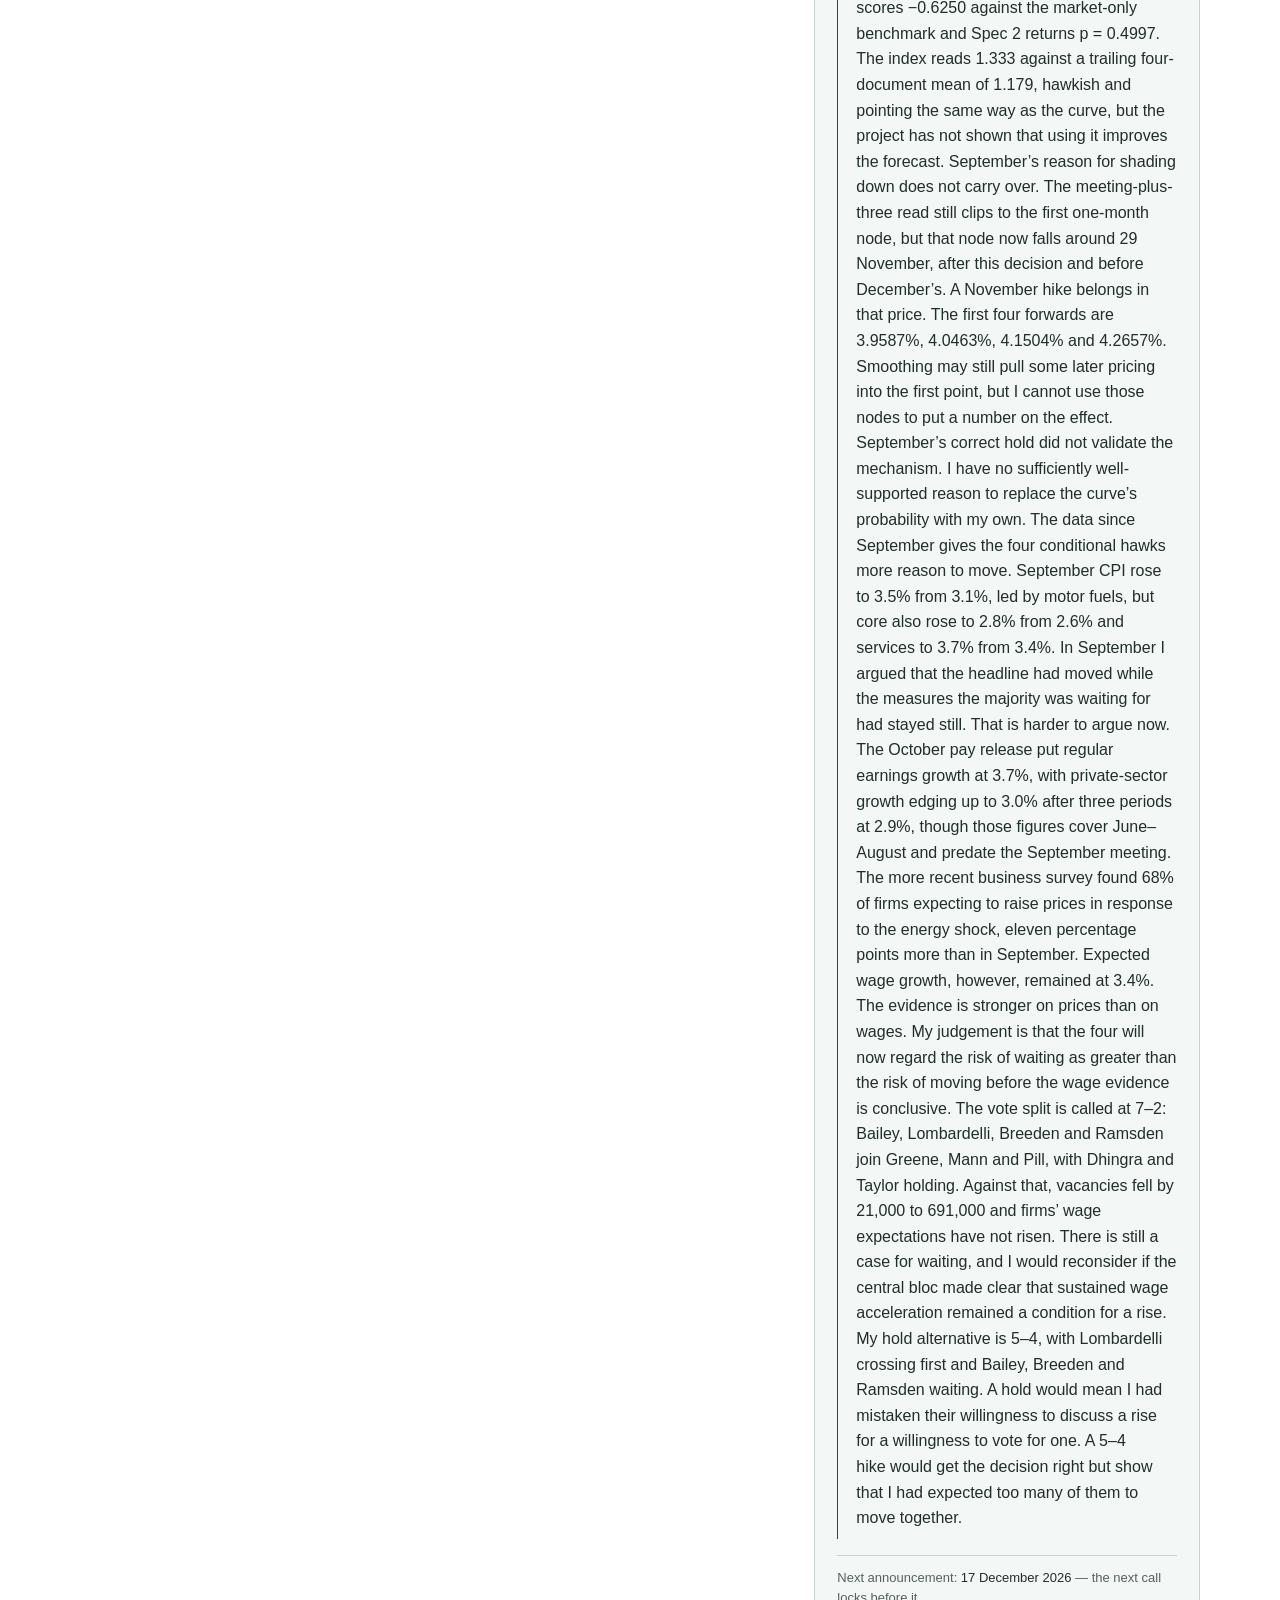
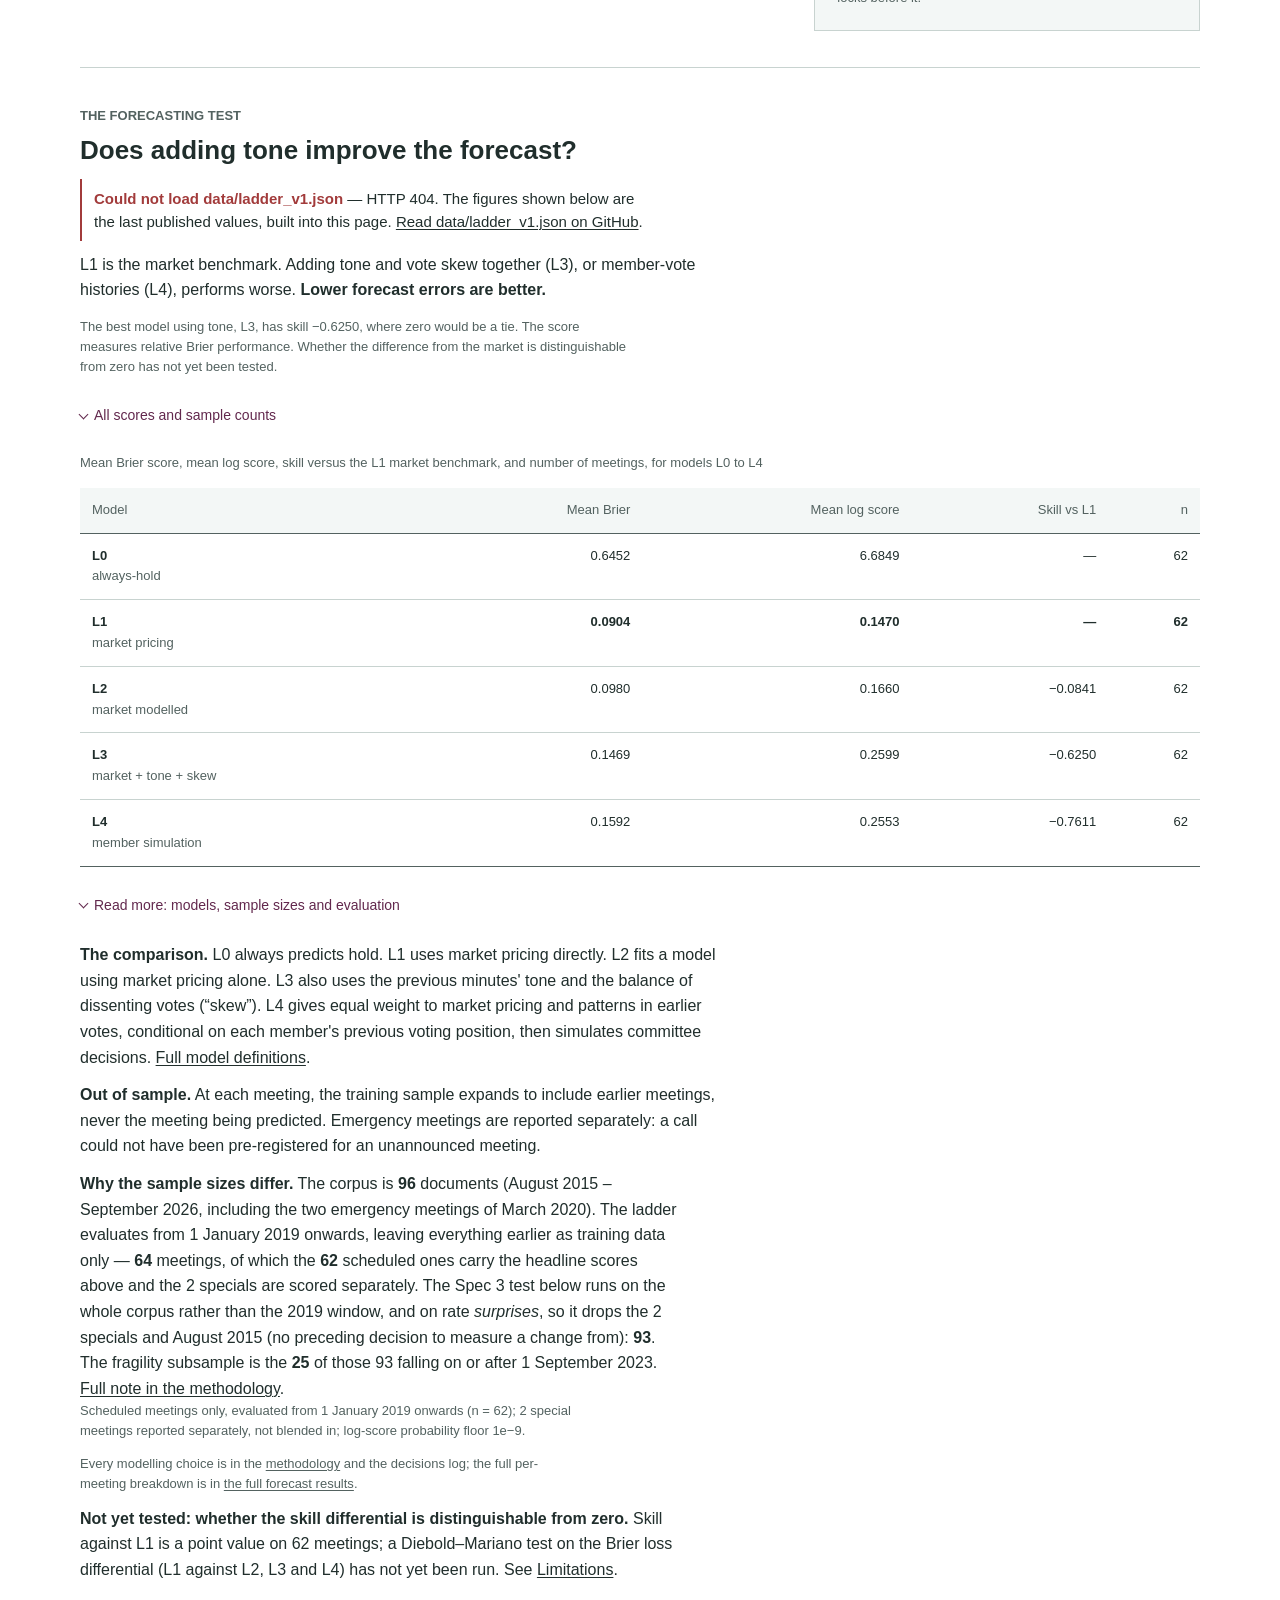
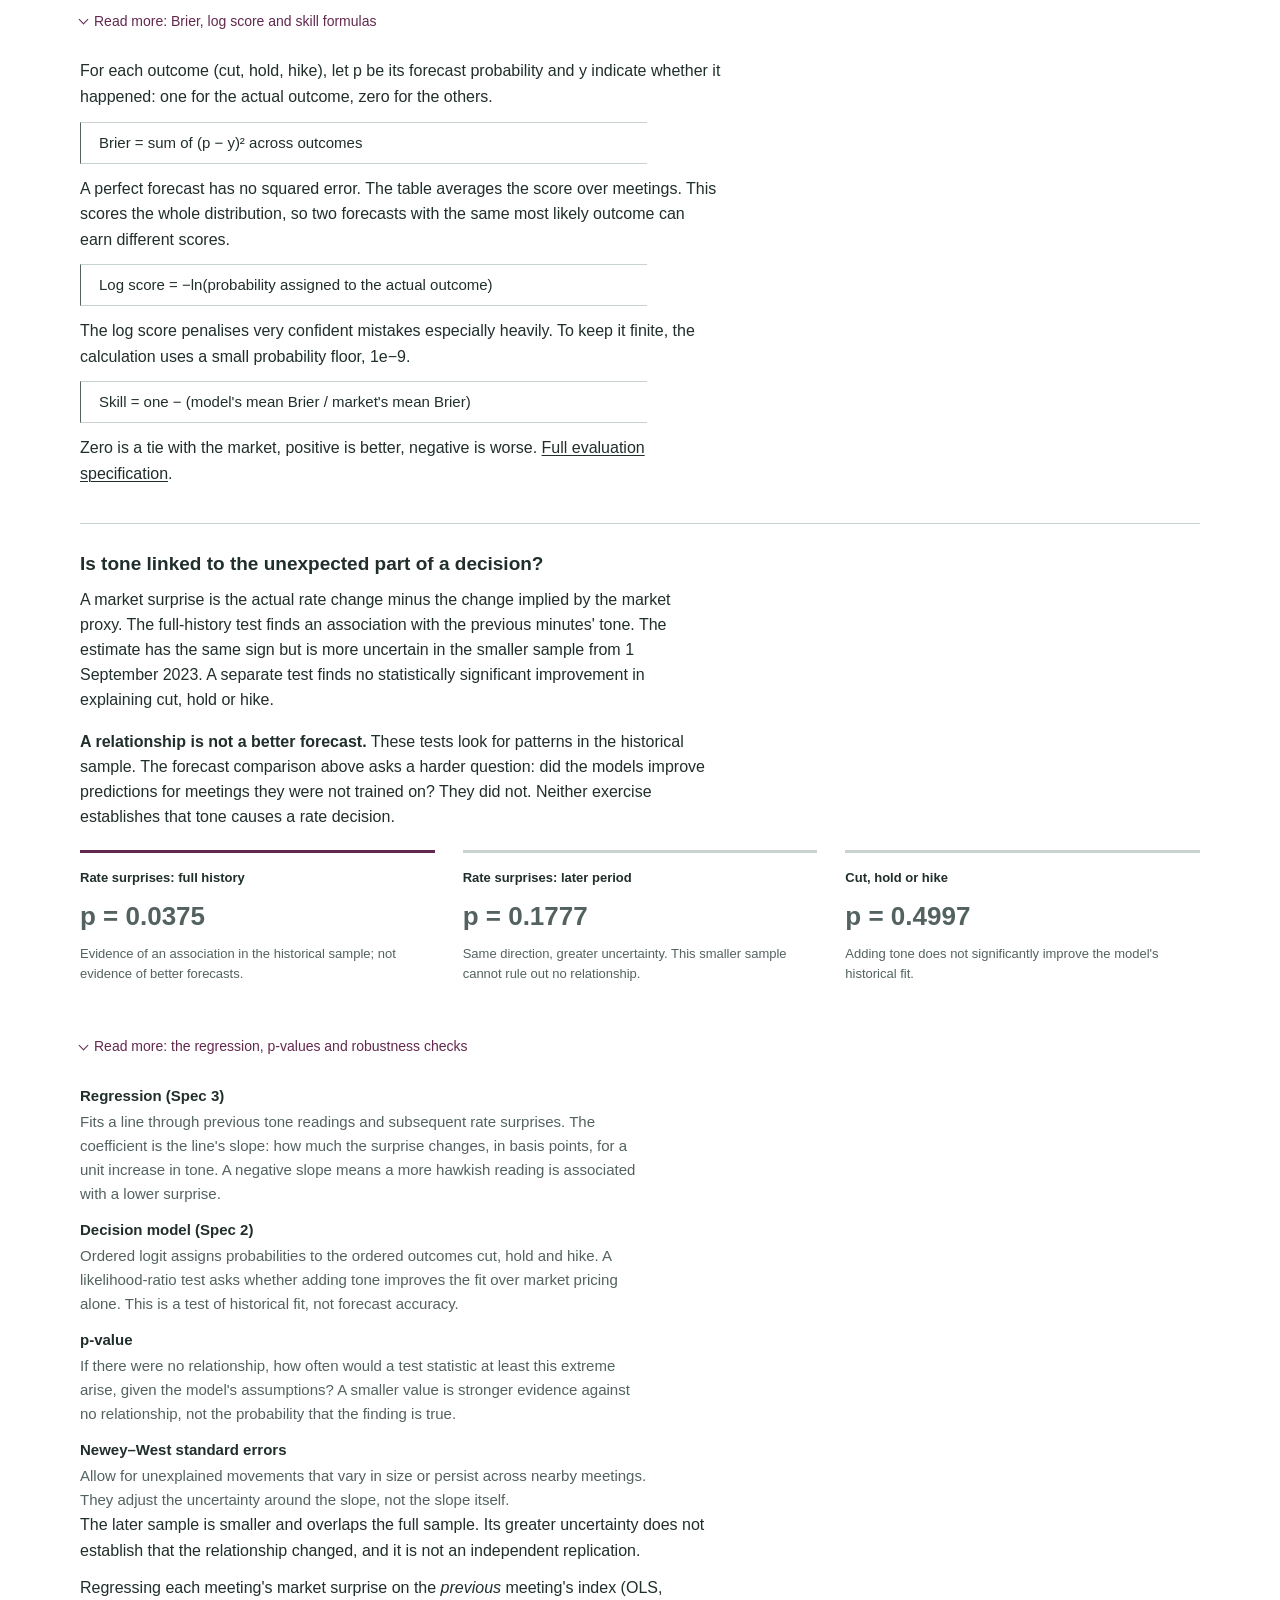
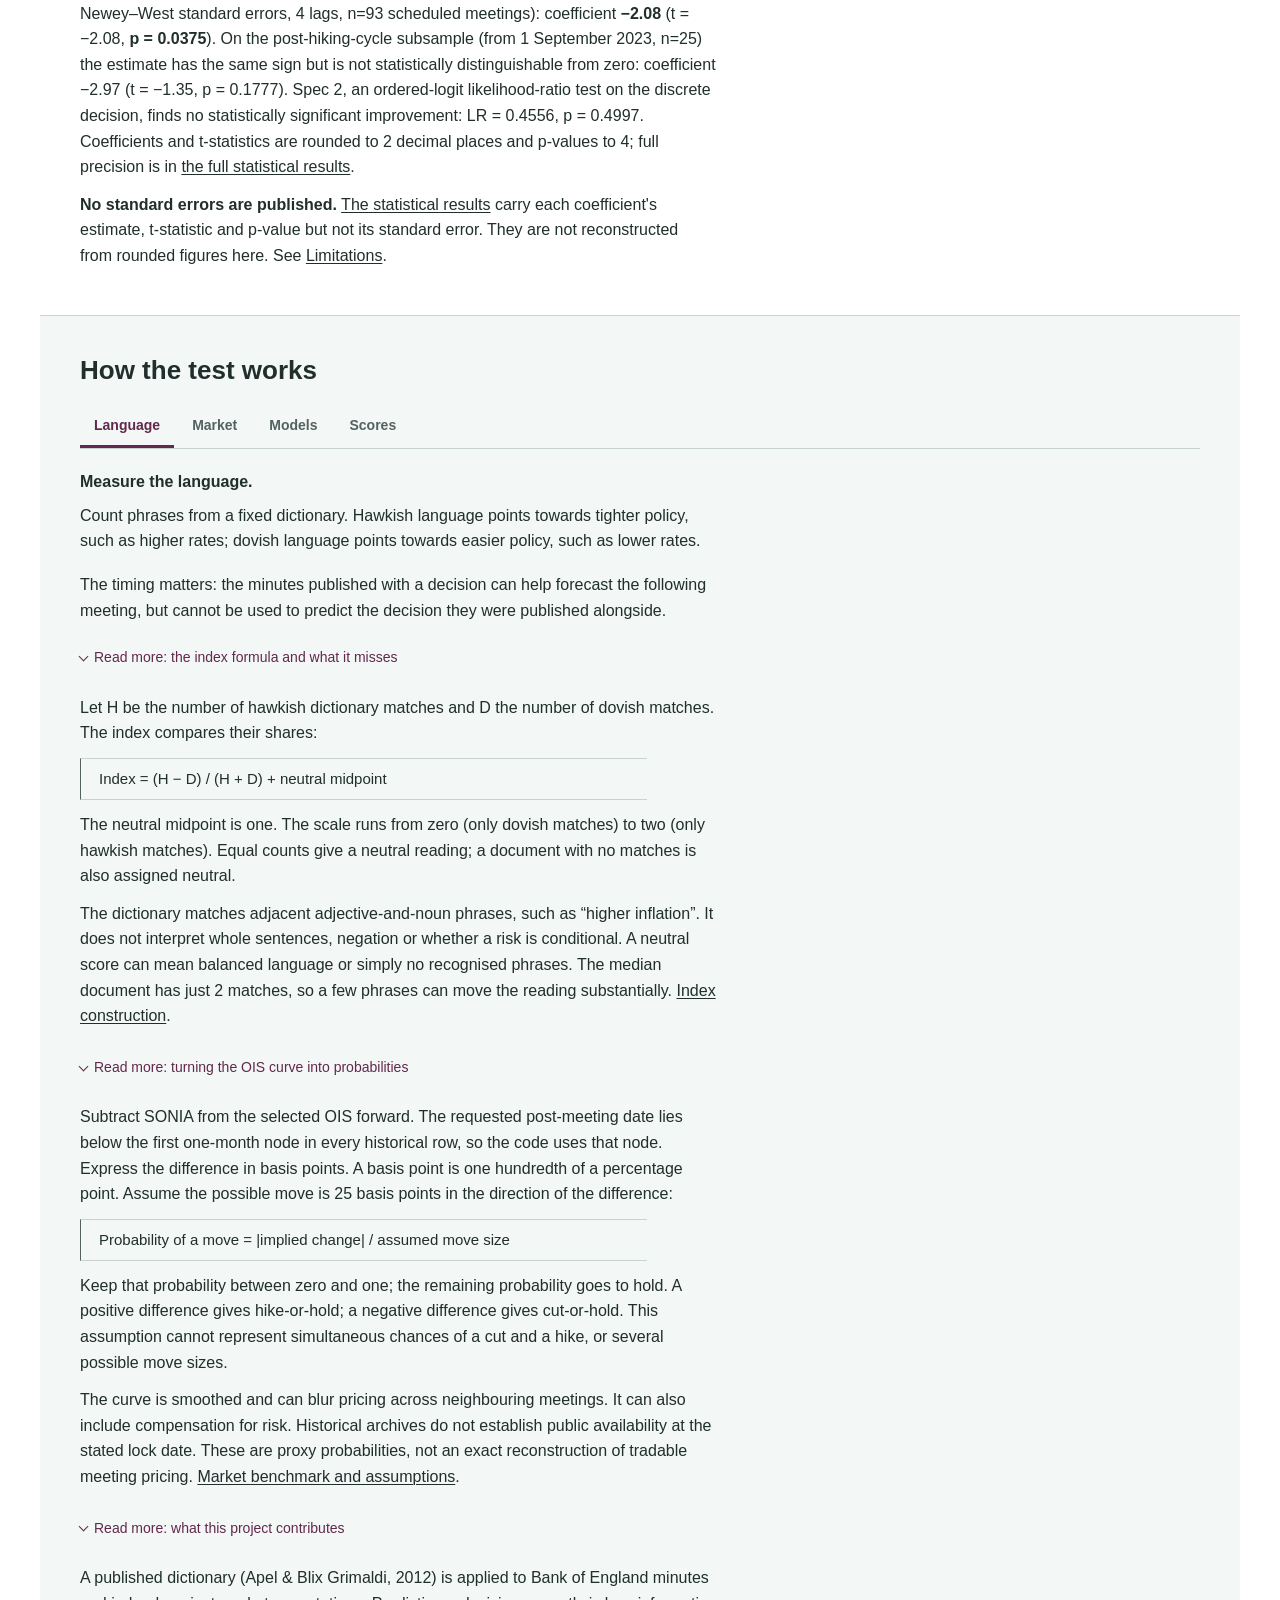
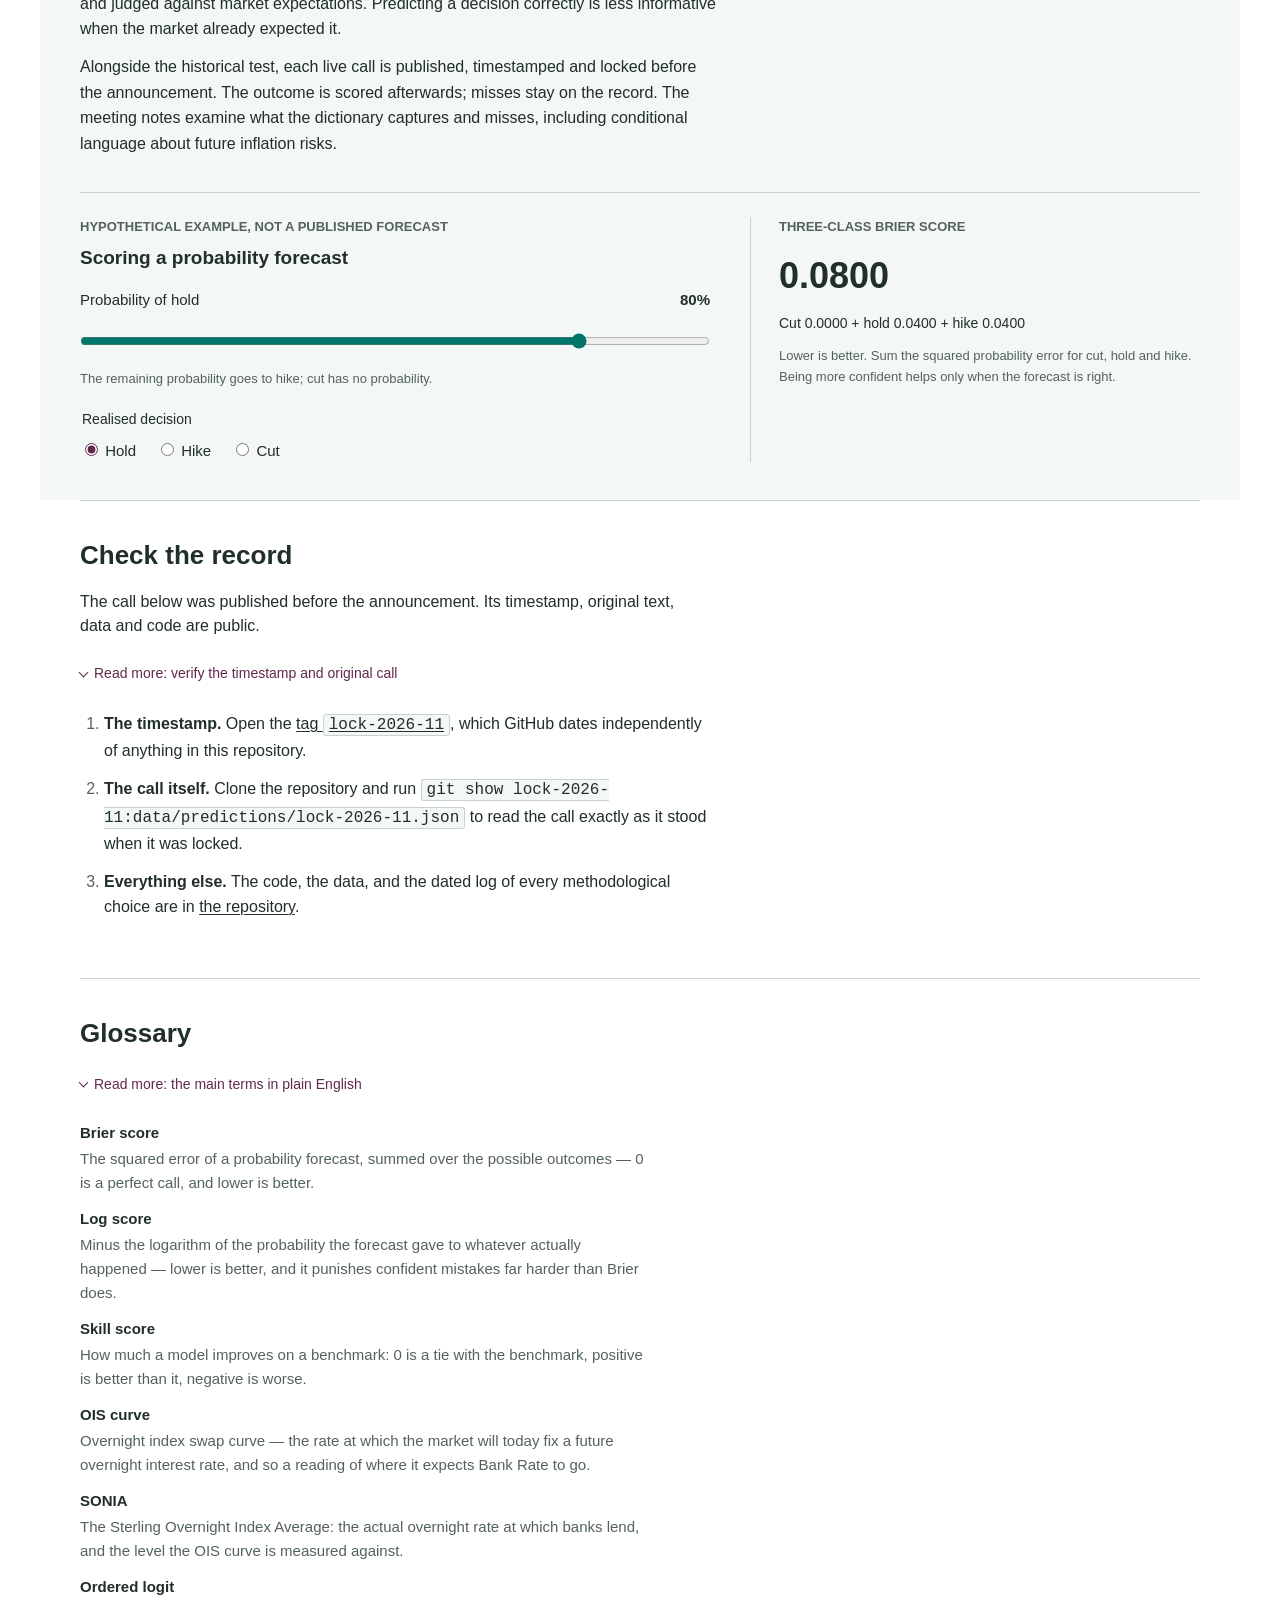
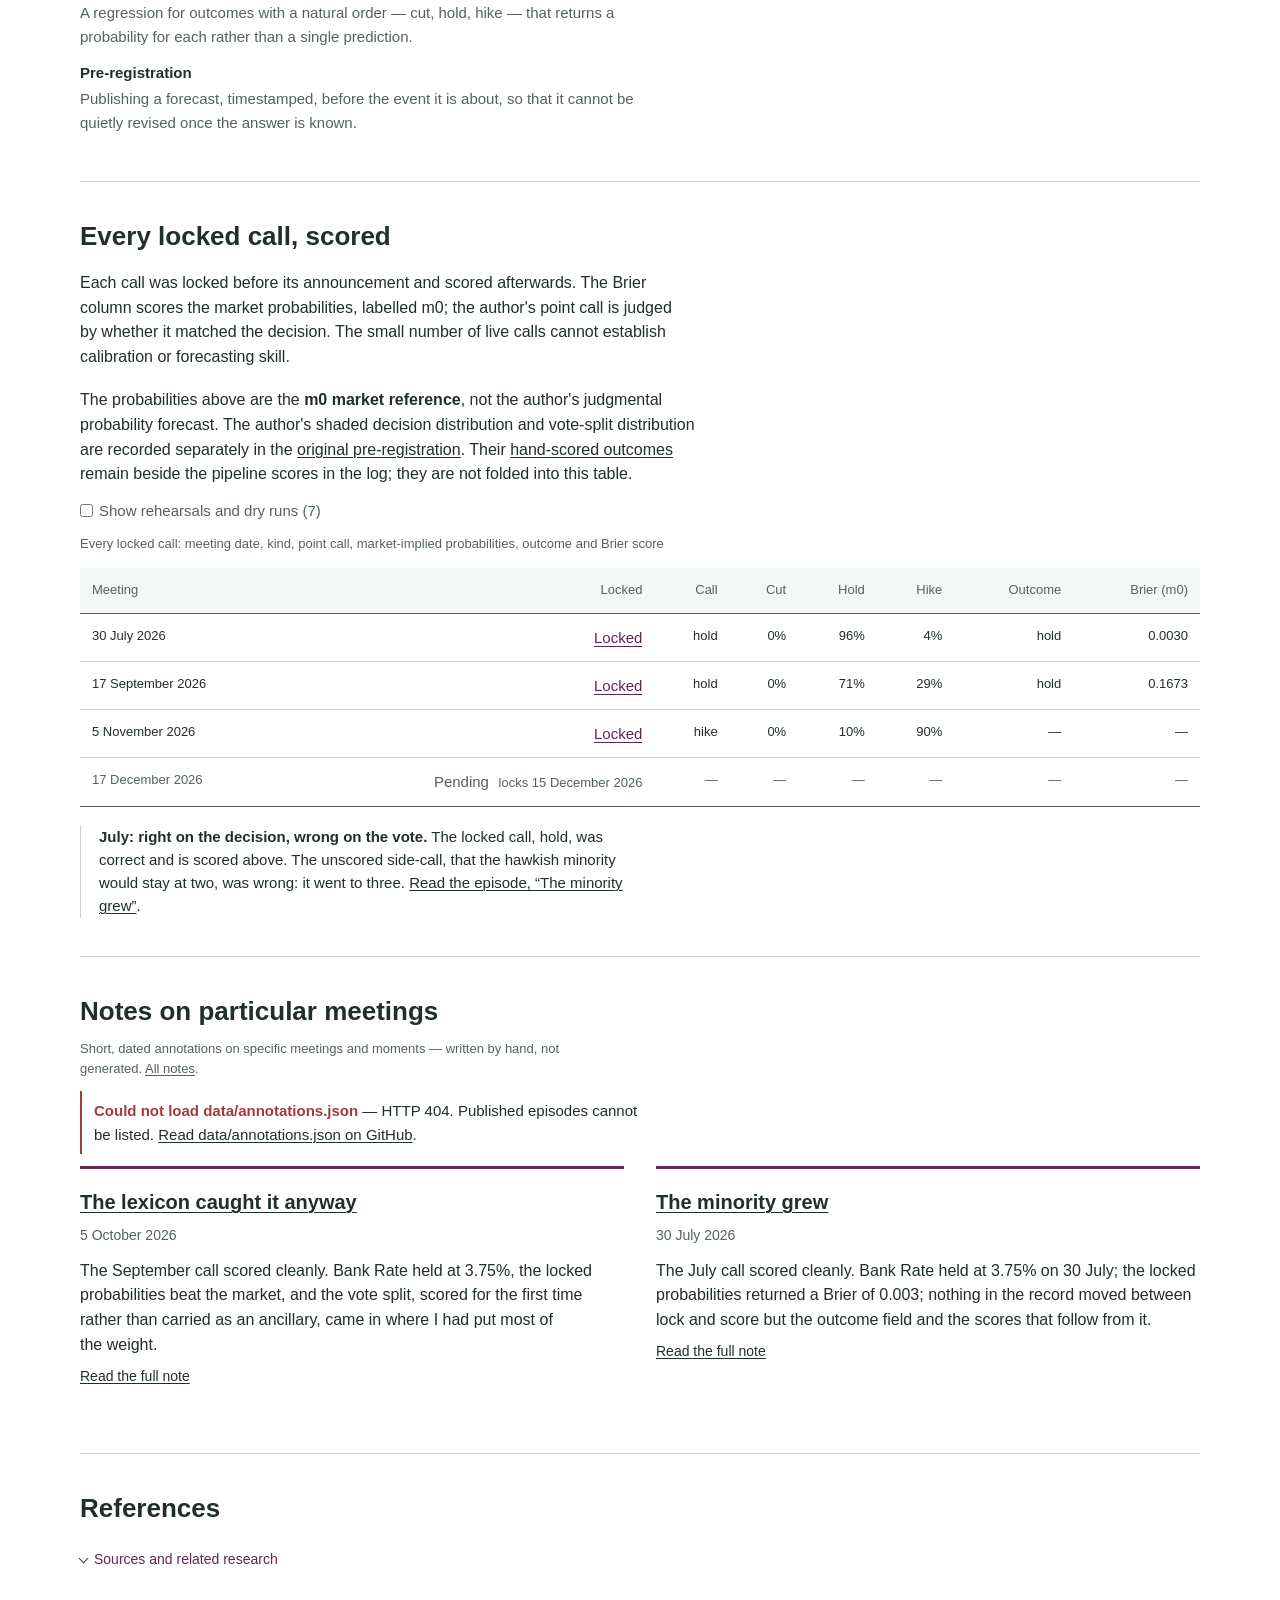
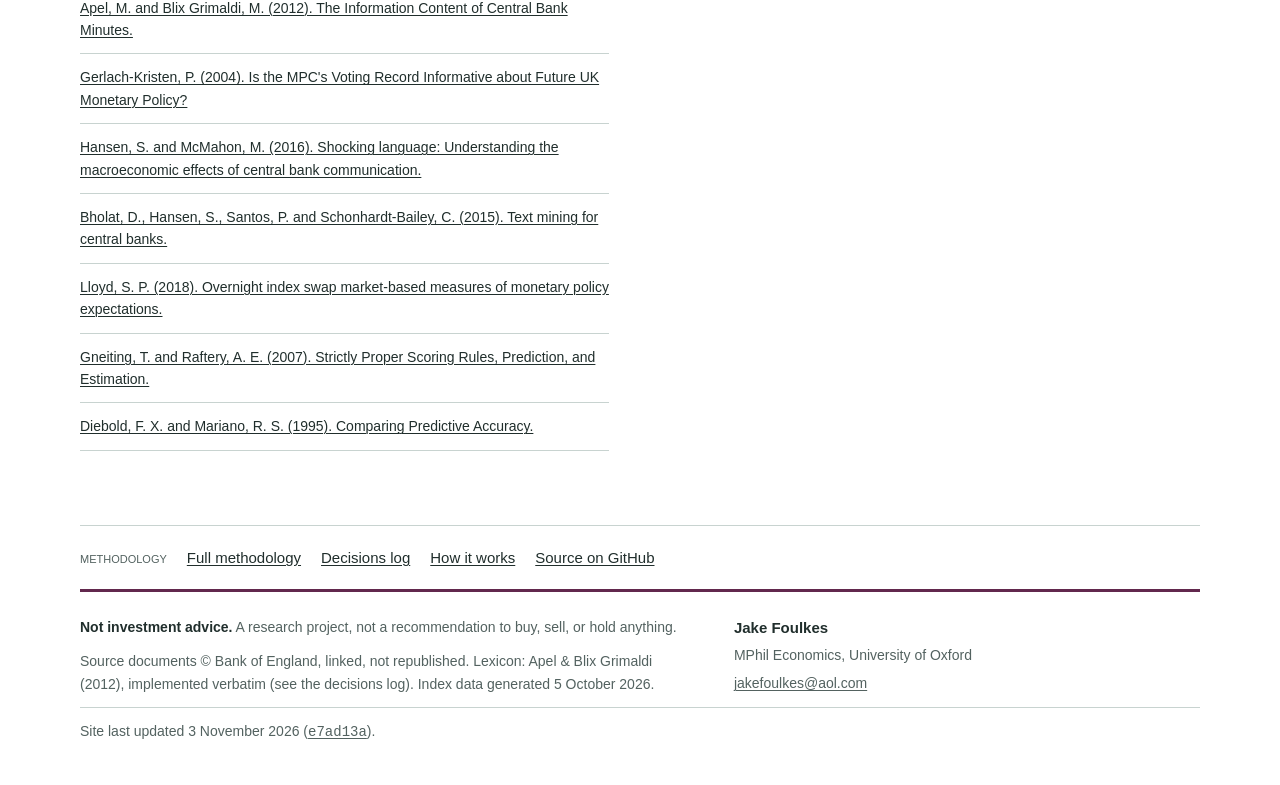
==== commit b3f5516d: "Lock call for 5 November 2026" ====
--- a/index.html
+++ b/index.html
@@ -50,7 +50,7 @@
     <!-- Status line, generated: counts and the next lock date by
          pipeline/build_fallbacks.py, the build stamp by
          pipeline/build_build_info.py (the same source as the footer). -->
-    <p class="status-line" id="status-line"><!-- fallback:status --><a href="#call-card">2 locked calls</a> <span class="sep" aria-hidden="true">&middot;</span> next lock 3 November 2026 <span class="sep" aria-hidden="true">&middot;</span> 96 documents<!-- /fallback:status --> <span class="sep" aria-hidden="true">&middot;</span> <span id="build-stamp"><!-- fallback:buildstamp -->site built 3 November 2026 (<a href="https://github.com/jakefoulkes1/mpc-communication-index/commit/e7ad13a90dc1210fb8cee627e60ef8dac48ccf97"><code>e7ad13a</code></a>)<!-- /fallback:buildstamp --></span></p>
+    <p class="status-line" id="status-line"><!-- fallback:status --><a href="#call-card">3 locked calls</a> <span class="sep" aria-hidden="true">&middot;</span> next lock 15 December 2026 <span class="sep" aria-hidden="true">&middot;</span> 96 documents<!-- /fallback:status --> <span class="sep" aria-hidden="true">&middot;</span> <span id="build-stamp"><!-- fallback:buildstamp -->site built 3 November 2026 (<a href="https://github.com/jakefoulkes1/mpc-communication-index/commit/e7ad13a90dc1210fb8cee627e60ef8dac48ccf97"><code>e7ad13a</code></a>)<!-- /fallback:buildstamp --></span></p>
   </header>
 
   <main id="main">
@@ -95,7 +95,7 @@
 
   <!-- Figures generated from the catalogue by pipeline/build_fallbacks.py. -->
   <!-- fallback:statstrip -->
-  <dl class="statstrip"><div class="stat"><dt>Bank Rate</dt><dd class="stat-n">3.75%</dd><dd class="stat-sub">next decision 5 November 2026</dd></div><div class="stat"><dt>Locked calls</dt><dd class="stat-n">2</dd><dd class="stat-sub">2 correct of 2 scored</dd></div><div class="stat"><dt>Best tone model vs market</dt><dd class="stat-n">&minus;0.6250</dd><dd class="stat-sub">below zero: worse than the curve</dd></div><div class="stat"><dt>Corpus</dt><dd class="stat-n">96</dd><dd class="stat-sub">documents</dd></div></dl>
+  <dl class="statstrip"><div class="stat"><dt>Bank Rate</dt><dd class="stat-n">3.75%</dd><dd class="stat-sub">next decision 17 December 2026</dd></div><div class="stat"><dt>Locked calls</dt><dd class="stat-n">3</dd><dd class="stat-sub">2 correct of 2 scored</dd></div><div class="stat"><dt>Best tone model vs market</dt><dd class="stat-n">&minus;0.6250</dd><dd class="stat-sub">below zero: worse than the curve</dd></div><div class="stat"><dt>Corpus</dt><dd class="stat-n">96</dd><dd class="stat-sub">documents</dd></div></dl>
   <!-- /fallback:statstrip -->
 
   <div class="dashboard-grid">
@@ -124,7 +124,7 @@
     is neutral. Latest <strong>1.333</strong> (minutes-2026-09); series low
     0.000 (minutes-2015-12), high 2.000 (minutes-2015-08). A shaded band marks the hiking cycle, 16 December 2021 to 3 August 2023, derived from the Bank Rate history;
     a dashed rule marks where the fragility sub-sample begins, 1 September 2023; a diamond marks
-    the locked call for 17 September 2026. Every point is in
+    the locked call for 5 November 2026. Every point is in
     <code>data/index.json</code>.</p>
     <!-- /fallback:chart -->
     <div class="chart-controls" id="chart-controls" style="display:none">
@@ -139,7 +139,7 @@
          the chart itself from the Bank Rate history in site_context.json. -->
     <div class="chart-wrap" id="chart-wrap" data-fragility-start="2023-09-01"
          data-fragility-label="fragility sub-sample begins"
-         data-locked-meeting="2026-09-17">
+         data-locked-meeting="2026-11-05">
       <svg id="chart" viewBox="0 0 700 260" style="display:none"
            role="img" aria-labelledby="chart-title chart-desc" tabindex="0"></svg>
       <div class="chart-tip" id="chart-tip" style="display:none" role="status" aria-live="polite"></div>
@@ -163,33 +163,39 @@
 </section>
 <!-- fallback:call -->
   <section class="section call-card locked" id="call-card" aria-labelledby="call-badge"
-           data-prediction-file="data/predictions/lock-2026-09.json">
-    <div class="call-badge locked" id="call-badge">LOCKED CALL &middot; SCORED</div>
-    <p class="call-heading" id="call-heading">Call for <strong>17 September 2026</strong></p>
+           data-prediction-file="data/predictions/lock-2026-11.json">
+    <div class="call-badge locked" id="call-badge">LOCKED CALL</div>
+    <p class="call-heading" id="call-heading">Call for <strong>5 November 2026</strong></p>
     <p class="call-stamp" id="call-stamp"><span class="stamp-label">Locked</span><time
-      datetime="2026-09-16T17:20:49+00:00">16 September 2026, 17:20:49 UTC</time> <span
+      datetime="2026-11-03T09:37:31+00:00">3 November 2026, 09:37:31 UTC</time> <span
       aria-hidden="true">&middot;</span> <a
-      href="https://github.com/jakefoulkes1/mpc-communication-index/releases/tag/lock-2026-09" rel="noopener">tag lock-2026-09</a></p>
+      href="https://github.com/jakefoulkes1/mpc-communication-index/releases/tag/lock-2026-11" rel="noopener">tag lock-2026-11</a></p>
     <!-- Every number in this card is the locked file's own, and the locked
          file is never edited. Where a figure elsewhere on the site has since
          been recomputed on a larger corpus, the two will differ; this line
          says which one a reader is looking at. -->
-    <p class="call-asat" id="call-asat">Figures as at the lock date (16 September 2026).</p>
+    <p class="call-asat" id="call-asat">Figures as at the lock date (3 November 2026).</p>
 
     <p class="plain-summary" id="call-plain">The percentages below come from market
     pricing. The point call and reasoning are mine, published and locked before
     the announcement.</p>
 
-    <div class="call-probs" id="call-probs"><div class="call-prob"><span class="n">0%</span><span class="l">cut</span></div><div class="call-prob is-lead is-call"><span class="n">71%</span><span class="l">hold</span></div><div class="call-prob"><span class="n">29%</span><span class="l">hike</span></div></div>
-    <div class="call-probbar" id="call-probbar" aria-hidden="true"><span class="seg-cut" style="width:0.0%"></span><span class="seg-hold" style="width:71.1%"></span><span class="seg-hike" style="width:28.9%"></span></div>
+    <div class="call-probs" id="call-probs"><div class="call-prob"><span class="n">0%</span><span class="l">cut</span></div><div class="call-prob"><span class="n">10%</span><span class="l">hold</span></div><div class="call-prob is-lead is-call"><span class="n">90%</span><span class="l">hike</span></div></div>
+    <div class="call-probbar" id="call-probbar" aria-hidden="true"><span class="seg-cut" style="width:0.0%"></span><span class="seg-hold" style="width:10.4%"></span><span class="seg-hike" style="width:89.5%"></span></div>
     <p class="call-probsrc" id="call-probsrc"><strong>m0</strong> <span class="prob-gloss">OIS-based proxy, not the author's forecast</span> &mdash; assumes a single 25bp move or hold.</p>
-    <p class="fine call-index-line" id="call-index-line">A&amp;BG index (minutes-2026-07): <strong>0.667</strong> vs trailing 4-document mean <strong>1.220</strong> (0.554 below)</p>
+    <p class="fine call-index-line" id="call-index-line">A&amp;BG index (minutes-2026-09): <strong>1.333</strong> vs trailing 4-document mean <strong>1.179</strong> (0.155 above)</p>
     <div class="call-rationale" id="call-rationale">
-      <p class="call-rationale-h" id="call-rationale-h">Point call <span class="pt-call">hold</span></p>
-      <p class="call-rationale-body" id="call-rationale-body">Hold at 3.75%.</p>
+      <p class="call-rationale-h" id="call-rationale-h">Point call <span class="pt-call">hike</span></p>
+      <p class="call-rationale-body" id="call-rationale-body">Raise Bank Rate by 25bp to 4.00%.</p>
       <details class="disclosure rationale-more" open>
         <summary><span class="caret" aria-hidden="true"></span>Read the full locked rationale</summary>
-        <div class="disclosure-body"><p class="call-rationale-body" id="call-rationale-rest">The communication index is recorded as context and does not enter the call: L3 scores &minus;0.6712 against the market-only benchmark and Spec 2 returns p = 0.4894, so there remains no warrant on this project's own evidence for letting tone override L1. The index reads 0.667 against a trailing 4-document mean of 1.220 (0.554 below), dovish while the hawkish minority grew; this is what the July episode predicted of a lexicon keyed to realised inflation facing forward-risk reasoning. p(hike) is shaded below m0's 28.9%, to 20%, on the first of July's two reasons only. A read at meeting plus three days falls inside the curve's first one-month bucket and is taken from it, a forward dated mid-October; the fitted spline smooths part of the moves priced for 5 November and 17 December back into that point. On the 15 September curve the nodes stand 7.2, 21.7, 35.9 and 49.3bp above SONIA at one to four months: the later steps run near 14bp a month, while the first is half that, which is the shape expected if the one-month point is carrying part of November rather than a priced September move. That effect is larger than in July, when the next meeting was priced far more lightly. The second reason does not transfer: this repricing is energy-driven rather than a fiscal risk premium. The first remains testable against the November lock. The macro flow since 30 July moved the headline but not the measures the majority said it was waiting for. Headline CPI rose to 3.1% from 2.9% on goods and motor fuels, while core held at 2.6% and services at 3.4%; payrolls fell by an estimated 26,000, and vacancies are the lowest outside the pandemic since 2014. That is first-round energy pass-through of the kind the July majority said it would look through, with no sign yet of the second-round effects the Governor has named as his threshold. The vote split is called at 6–3, with Greene, Mann and Pill again in the minority: the minority has run 8–1, 7–2, 6–3, but 5–4 requires a central-bloc member to act on energy persistence alone. The counter-observation, recorded rather than passed over, is that regular pay growth held at 3.5% and private-sector regular pay was 2.9% rather than continuing to slow, while Brent traded near $108 on 15 September. If 17 September brings a hike or a fourth vote for one, the error is in the reading of the central bloc's threshold, not in the data.</p></div>
+        <div class="disclosure-body"><p class="call-rationale-body" id="call-rationale-rest">My probability of a hike is 89.55%, the same as m0, with 10.45% on hold and zero on a cut. This is the first call where I have not shaded the market probability. The communication index stays out of the call: L3 scores &minus;0.6250 against the market-only benchmark and Spec 2 returns p = 0.4997. The index reads 1.333 against a trailing four-document mean of 1.179, hawkish and pointing the same way as the curve, but the project has not shown that using it improves the forecast.
+
+September’s reason for shading down does not carry over. The meeting-plus-three read still clips to the first one-month node, but that node now falls around 29 November, after this decision and before December’s. A November hike belongs in that price. The first four forwards are 3.9587%, 4.0463%, 4.1504% and 4.2657%. Smoothing may still pull some later pricing into the first point, but I cannot use those nodes to put a number on the effect. September’s correct hold did not validate the mechanism. I have no sufficiently well-supported reason to replace the curve’s probability with my own.
+
+The data since September gives the four conditional hawks more reason to move. September CPI rose to 3.5% from 3.1%, led by motor fuels, but core also rose to 2.8% from 2.6% and services to 3.7% from 3.4%. In September I argued that the headline had moved while the measures the majority was waiting for had stayed still. That is harder to argue now. The October pay release put regular earnings growth at 3.7%, with private-sector growth edging up to 3.0% after three periods at 2.9%, though those figures cover June–August and predate the September meeting. The more recent business survey found 68% of firms expecting to raise prices in response to the energy shock, eleven percentage points more than in September. Expected wage growth, however, remained at 3.4%. The evidence is stronger on prices than on wages. My judgement is that the four will now regard the risk of waiting as greater than the risk of moving before the wage evidence is conclusive.
+
+The vote split is called at 7–2: Bailey, Lombardelli, Breeden and Ramsden join Greene, Mann and Pill, with Dhingra and Taylor holding. Against that, vacancies fell by 21,000 to 691,000 and firms’ wage expectations have not risen. There is still a case for waiting, and I would reconsider if the central bloc made clear that sustained wage acceleration remained a condition for a rise. My hold alternative is 5–4, with Lombardelli crossing first and Bailey, Breeden and Ramsden waiting. A hold would mean I had mistaken their willingness to discuss a rise for a willingness to vote for one. A 5–4 hike would get the decision right but show that I had expected too many of them to move together.</p></div>
       </details>
     </div>
     <p class="fine" id="call-fine" style="display:none"></p>
@@ -197,14 +203,12 @@
     <!-- Once the announcement has happened and score_outcomes has run, the
          card stops being a forward-looking notice and becomes a result. Both
          figures come from the locked file's own outcome/scores fields. -->
-    <div class="call-outcome" id="call-outcome">
-      <div class="call-outcome-row"><span class="oc-item"><span class="oc-l">Outcome</span><span class="oc-v">hold</span></span><span class="oc-item"><span class="oc-l">Brier (m0)</span><span class="oc-v">0.1673</span></span><span class="oc-item"><span class="oc-l">Point call</span><span class="oc-v oc-hit">matched</span></span></div>
-      <p class="oc-note" id="call-outcome-note">The outcome and scores were added after
-      the announcement. The original call and reasoning are retained.</p>
+    <div class="call-outcome" id="call-outcome" hidden>
+      <div class="call-outcome-row"></div>
     </div>
 
     <p class="call-next" id="call-next">Next announcement:
-      <strong>5 November 2026</strong> &mdash; the next call locks before it.</p>
+      <strong>17 December 2026</strong> &mdash; the next call locks before it.</p>
   </section>
   <!-- /fallback:call -->
   </div>
@@ -577,10 +581,10 @@
       <div class="disclosure-body">
     <ol class="verify-list">
       <li><strong>The timestamp.</strong> Open the
-      <a href="https://github.com/jakefoulkes1/mpc-communication-index/releases/tag/lock-2026-09" rel="noopener">tag <code>lock-2026-09</code></a>, which GitHub dates
+      <a href="https://github.com/jakefoulkes1/mpc-communication-index/releases/tag/lock-2026-11" rel="noopener">tag <code>lock-2026-11</code></a>, which GitHub dates
       independently of anything in this repository.</li>
       <li><strong>The call itself.</strong> Clone the repository and run
-      <code>git show lock-2026-09:data/predictions/lock-2026-09.json</code> to read the call exactly as it stood
+      <code>git show lock-2026-11:data/predictions/lock-2026-11.json</code> to read the call exactly as it stood
       when it was locked.</li>
       <li><strong>Everything else.</strong> The code, the data, and the dated log of every
       methodological choice are in
@@ -659,7 +663,8 @@
           <tbody id="track-tbody">
             <tr class="kind-locked"><td>30 July 2026</td><td><span class="track-badge locked">Locked</span></td><td>hold</td><td>0%</td><td>96%</td><td>4%</td><td>hold</td><td>0.0030</td></tr>
             <tr class="kind-locked"><td>17 September 2026</td><td><span class="track-badge locked">Locked</span></td><td>hold</td><td>0%</td><td>71%</td><td>29%</td><td>hold</td><td>0.1673</td></tr>
-            <tr class="kind-pending"><td>5 November 2026</td><td><span class="track-badge pending">Pending</span> <span class="track-lockdate">locks 3 November 2026</span></td><td>&mdash;</td><td>&mdash;</td><td>&mdash;</td><td>&mdash;</td><td>&mdash;</td><td>&mdash;</td></tr>
+            <tr class="kind-locked"><td>5 November 2026</td><td><span class="track-badge locked">Locked</span></td><td>hike</td><td>0%</td><td>10%</td><td>90%</td><td>&mdash;</td><td>&mdash;</td></tr>
+            <tr class="kind-pending"><td>17 December 2026</td><td><span class="track-badge pending">Pending</span> <span class="track-lockdate">locks 15 December 2026</span></td><td>&mdash;</td><td>&mdash;</td><td>&mdash;</td><td>&mdash;</td><td>&mdash;</td><td>&mdash;</td></tr>
           </tbody>
         <!-- /fallback:track -->
         </table>
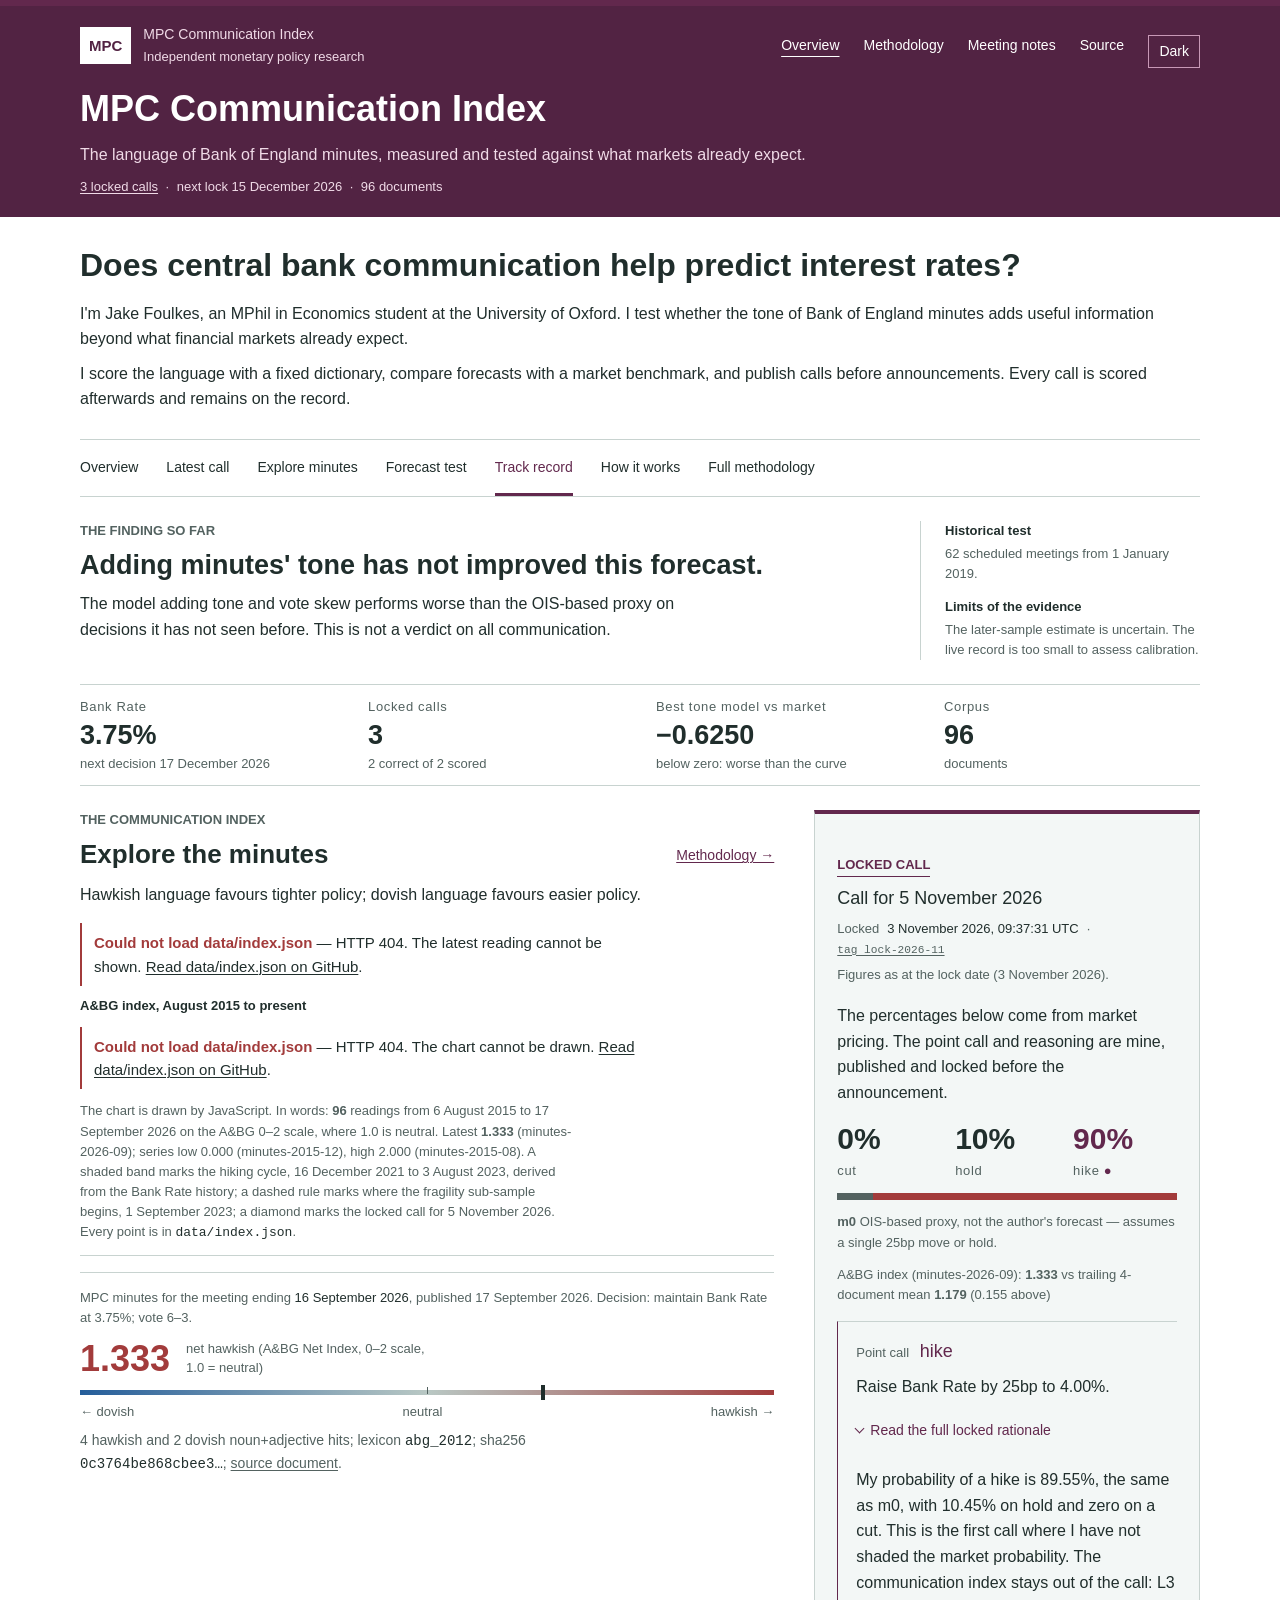
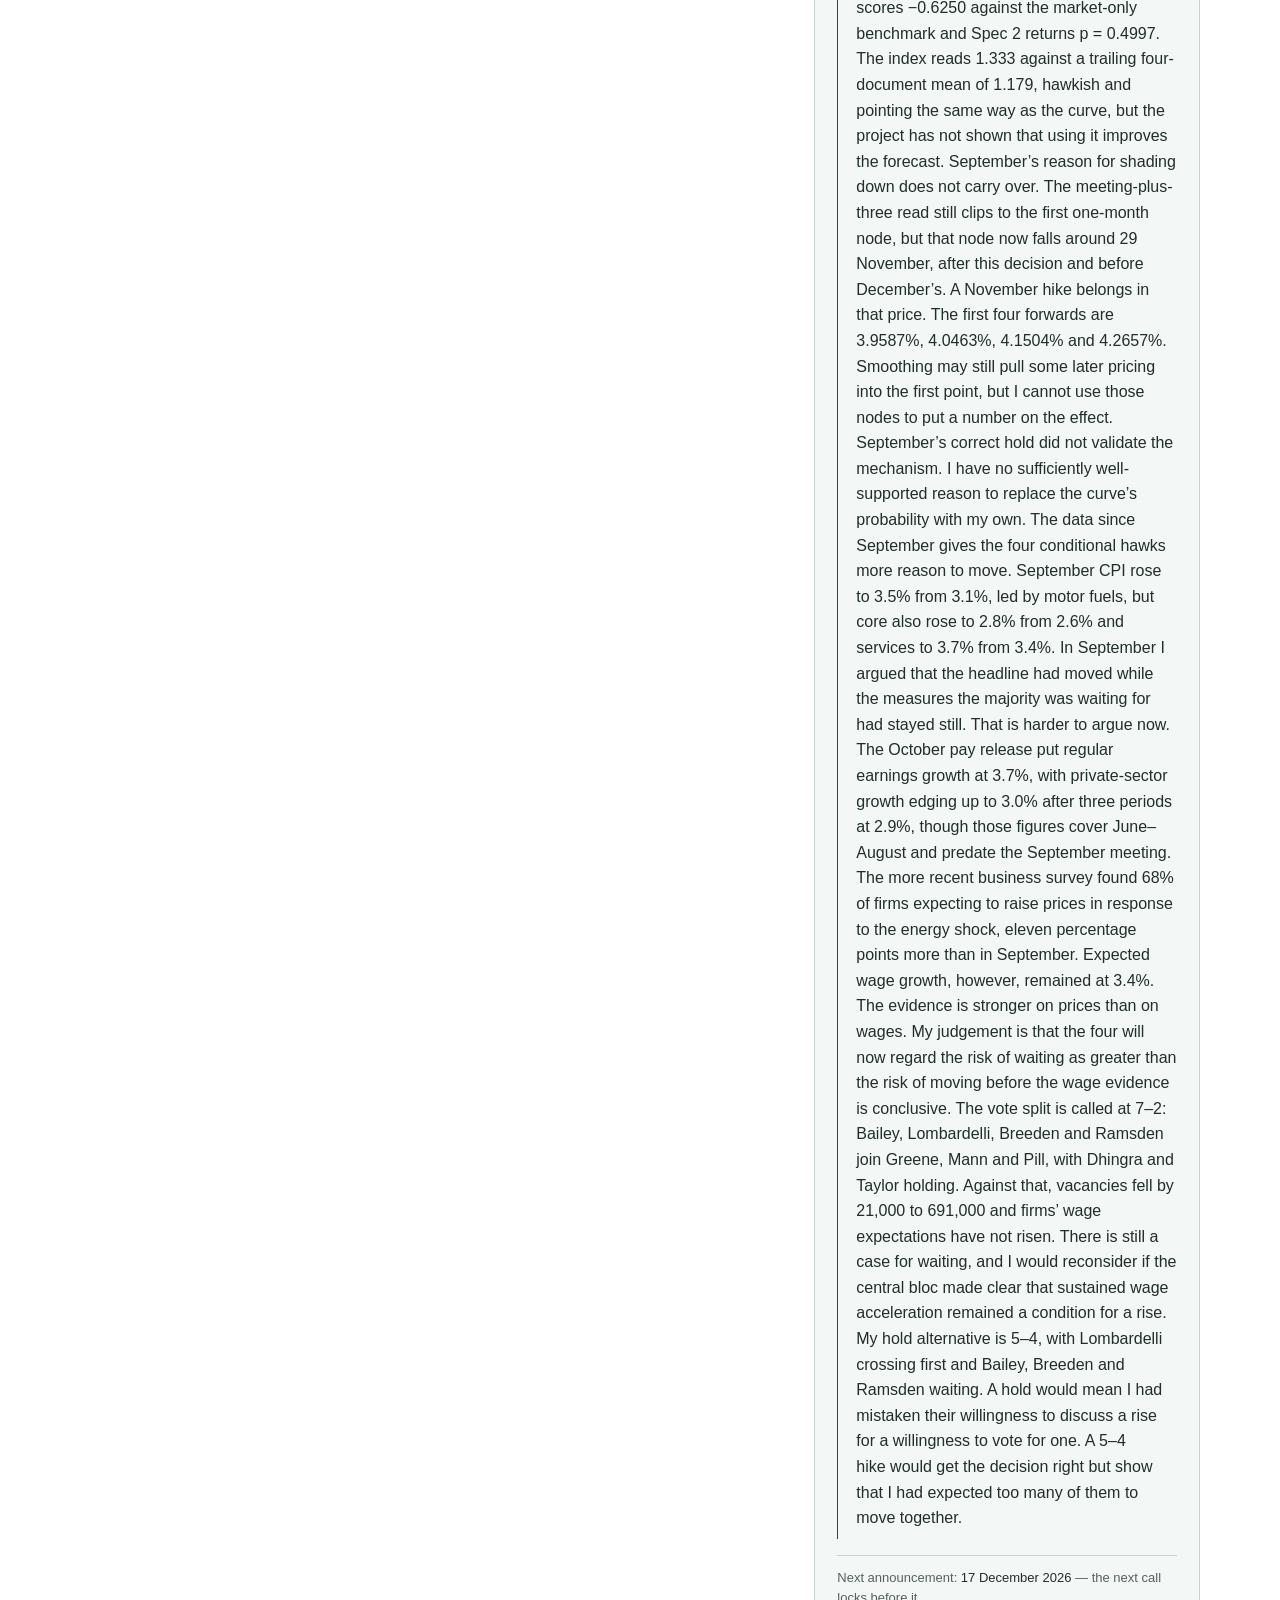
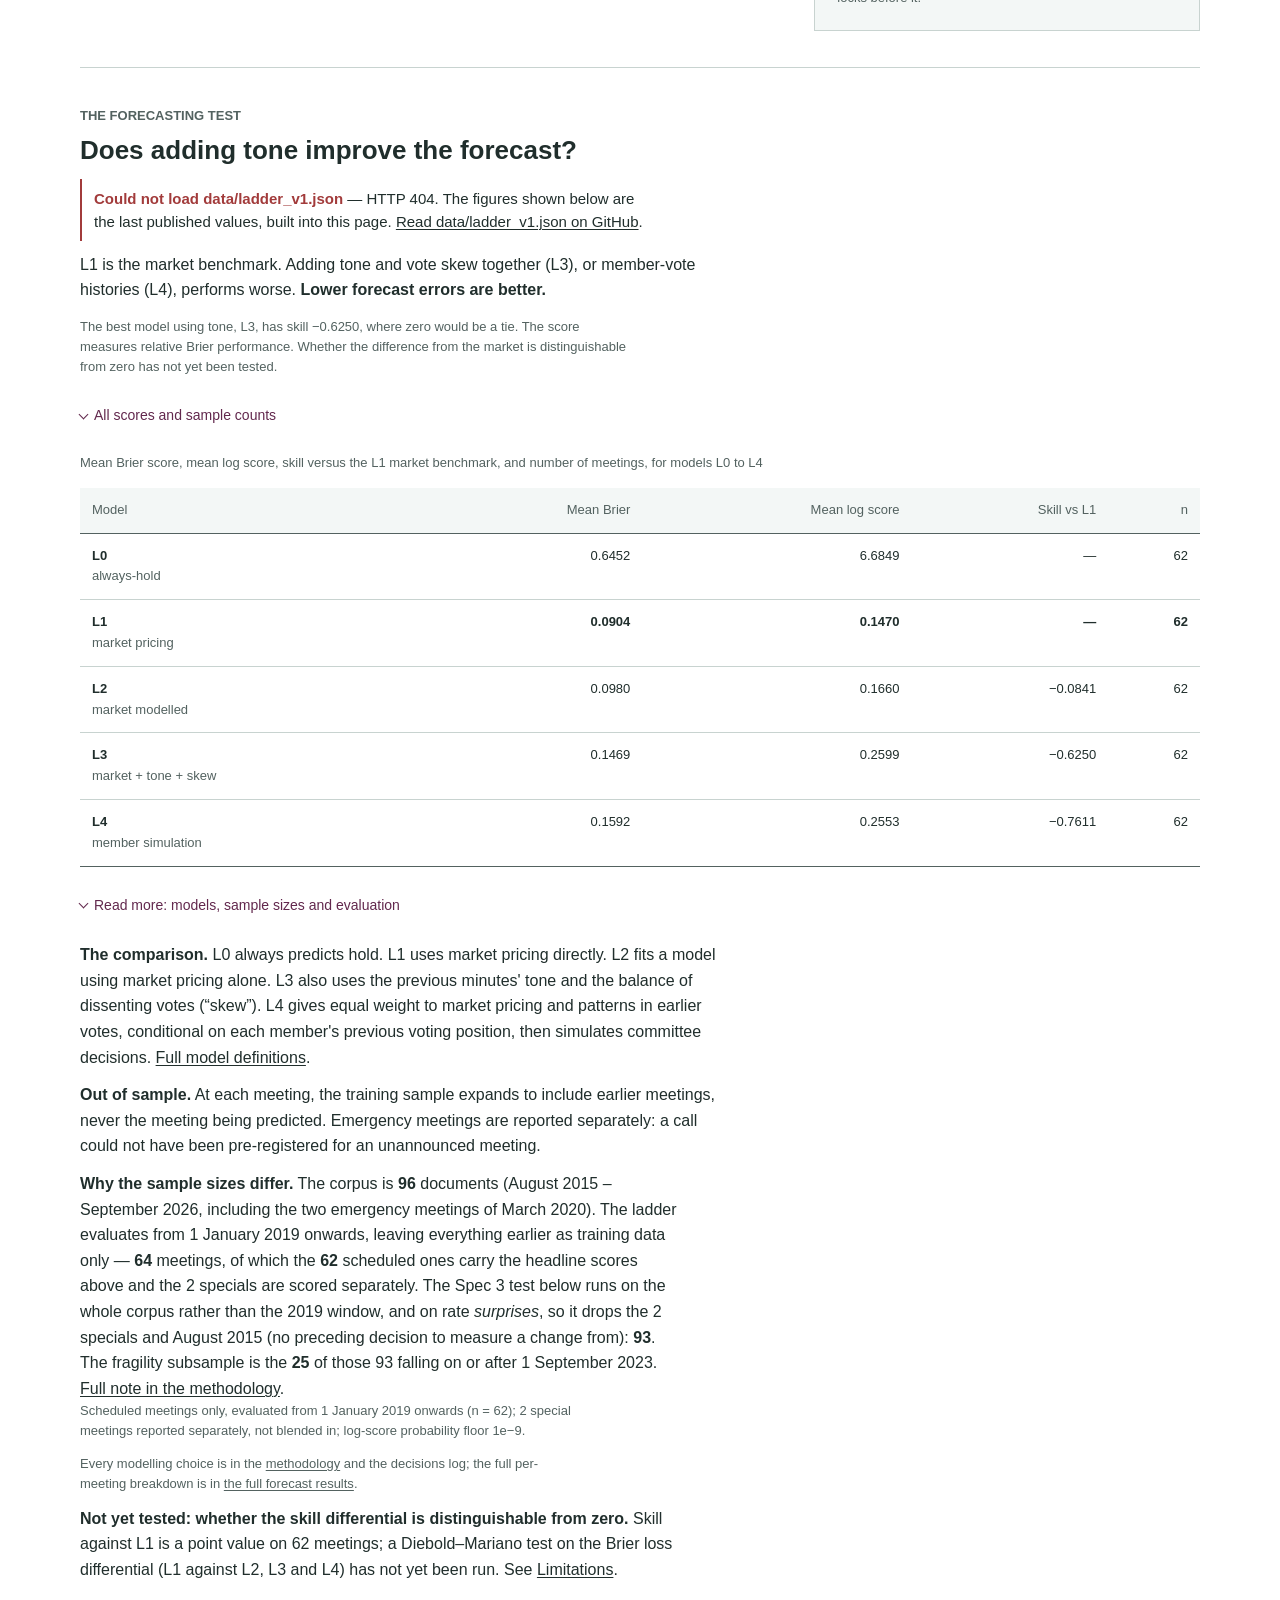
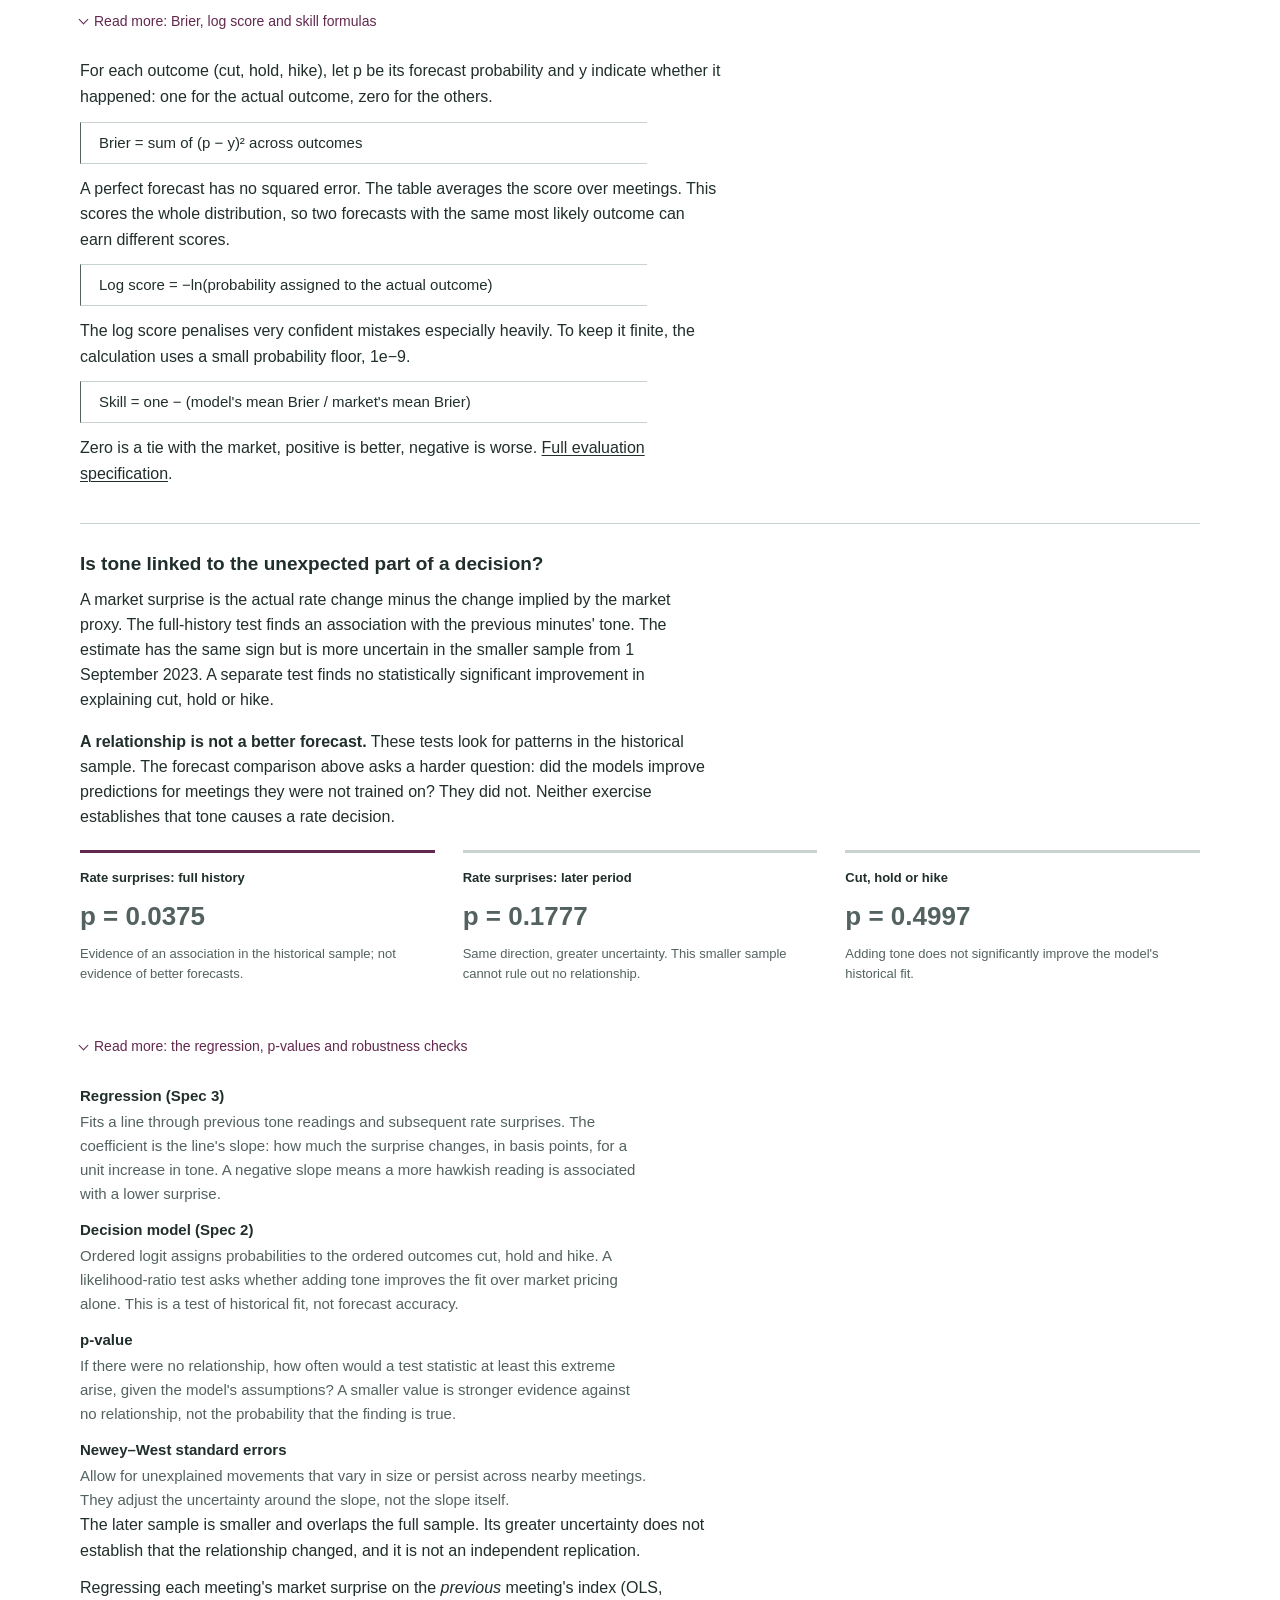
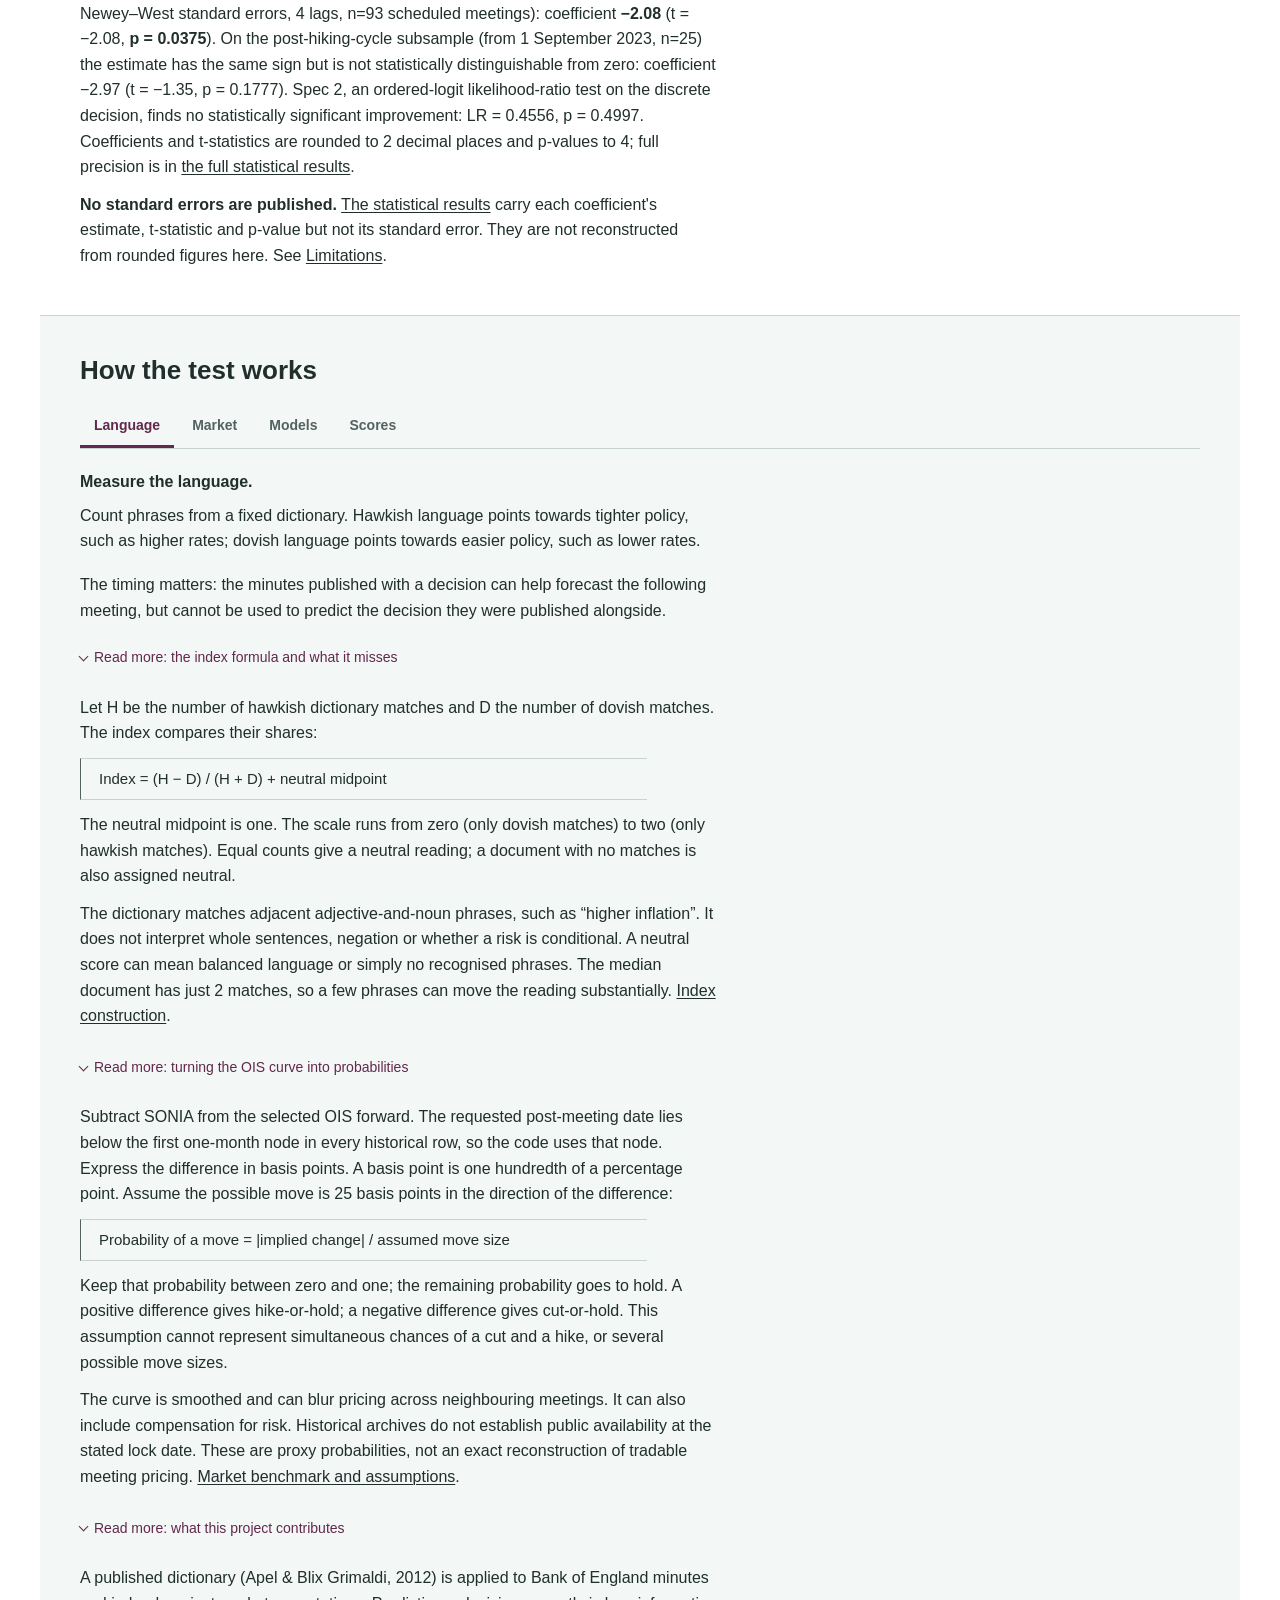
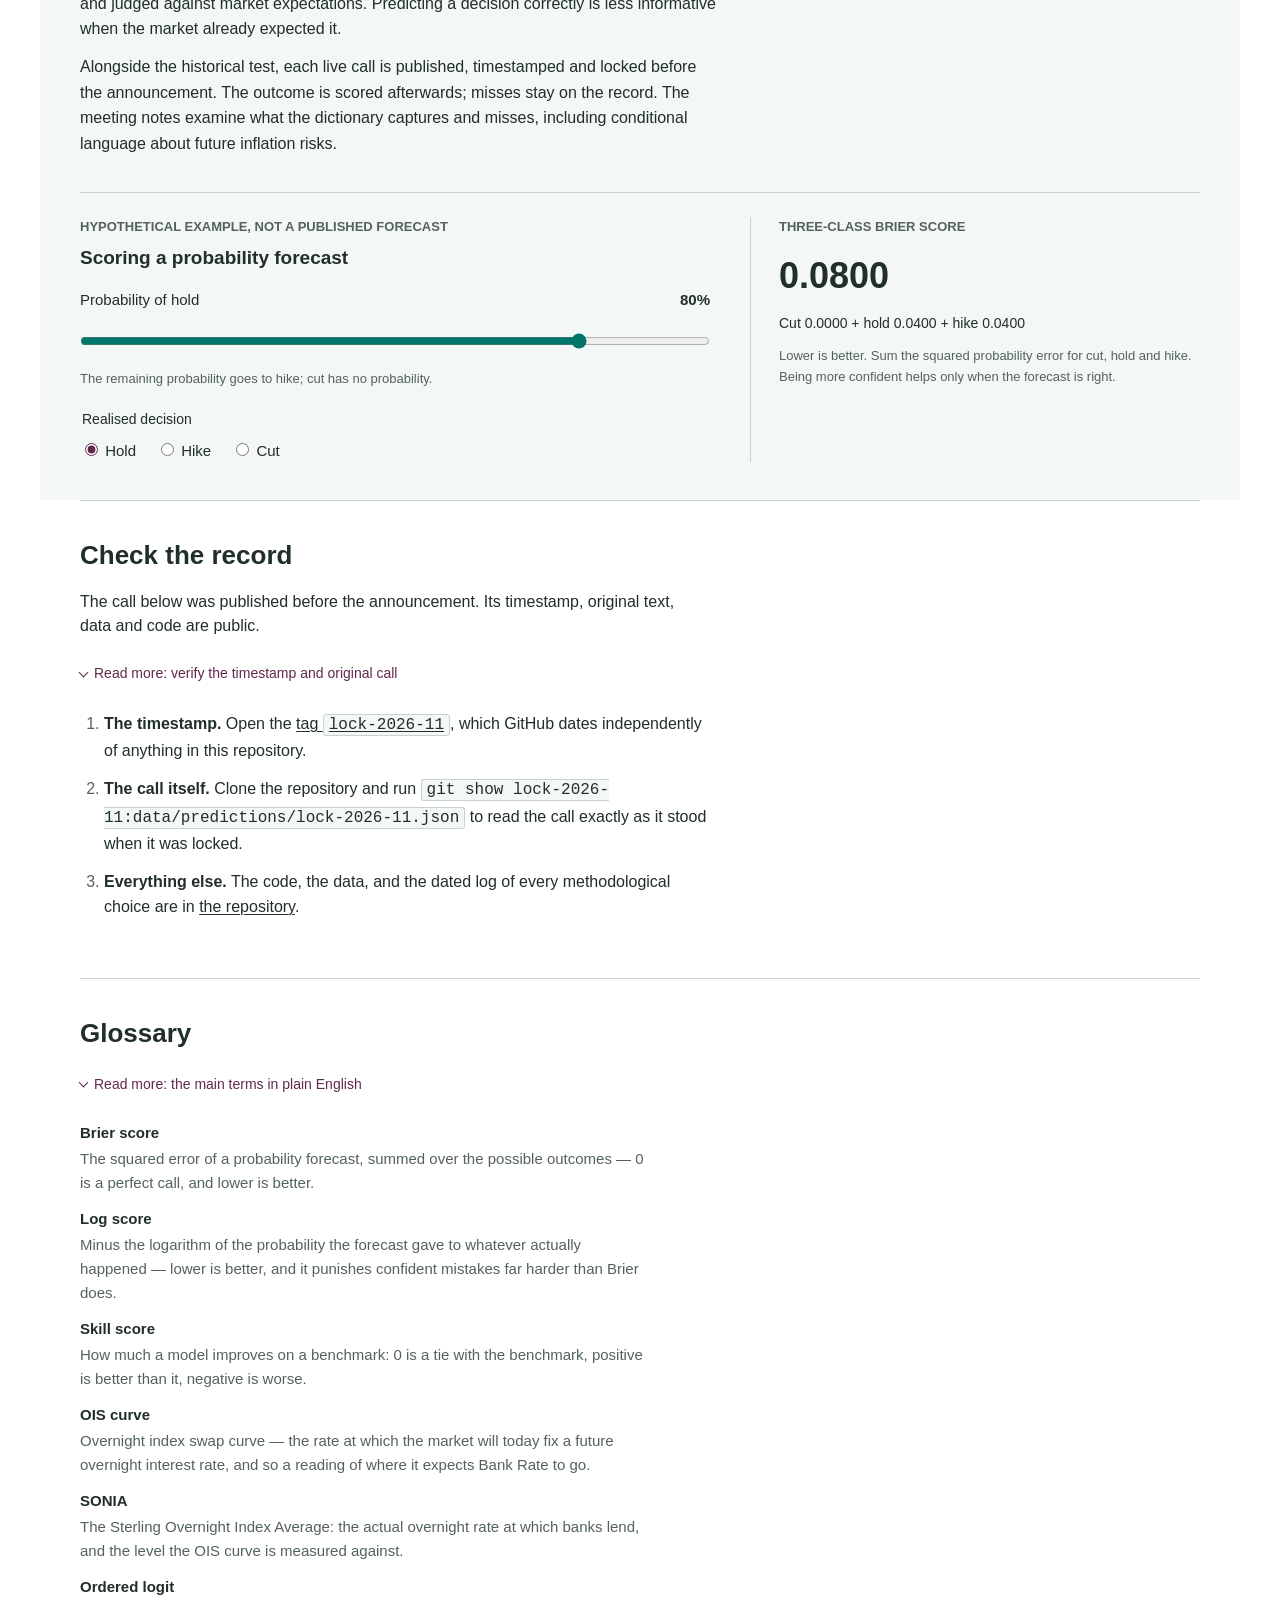
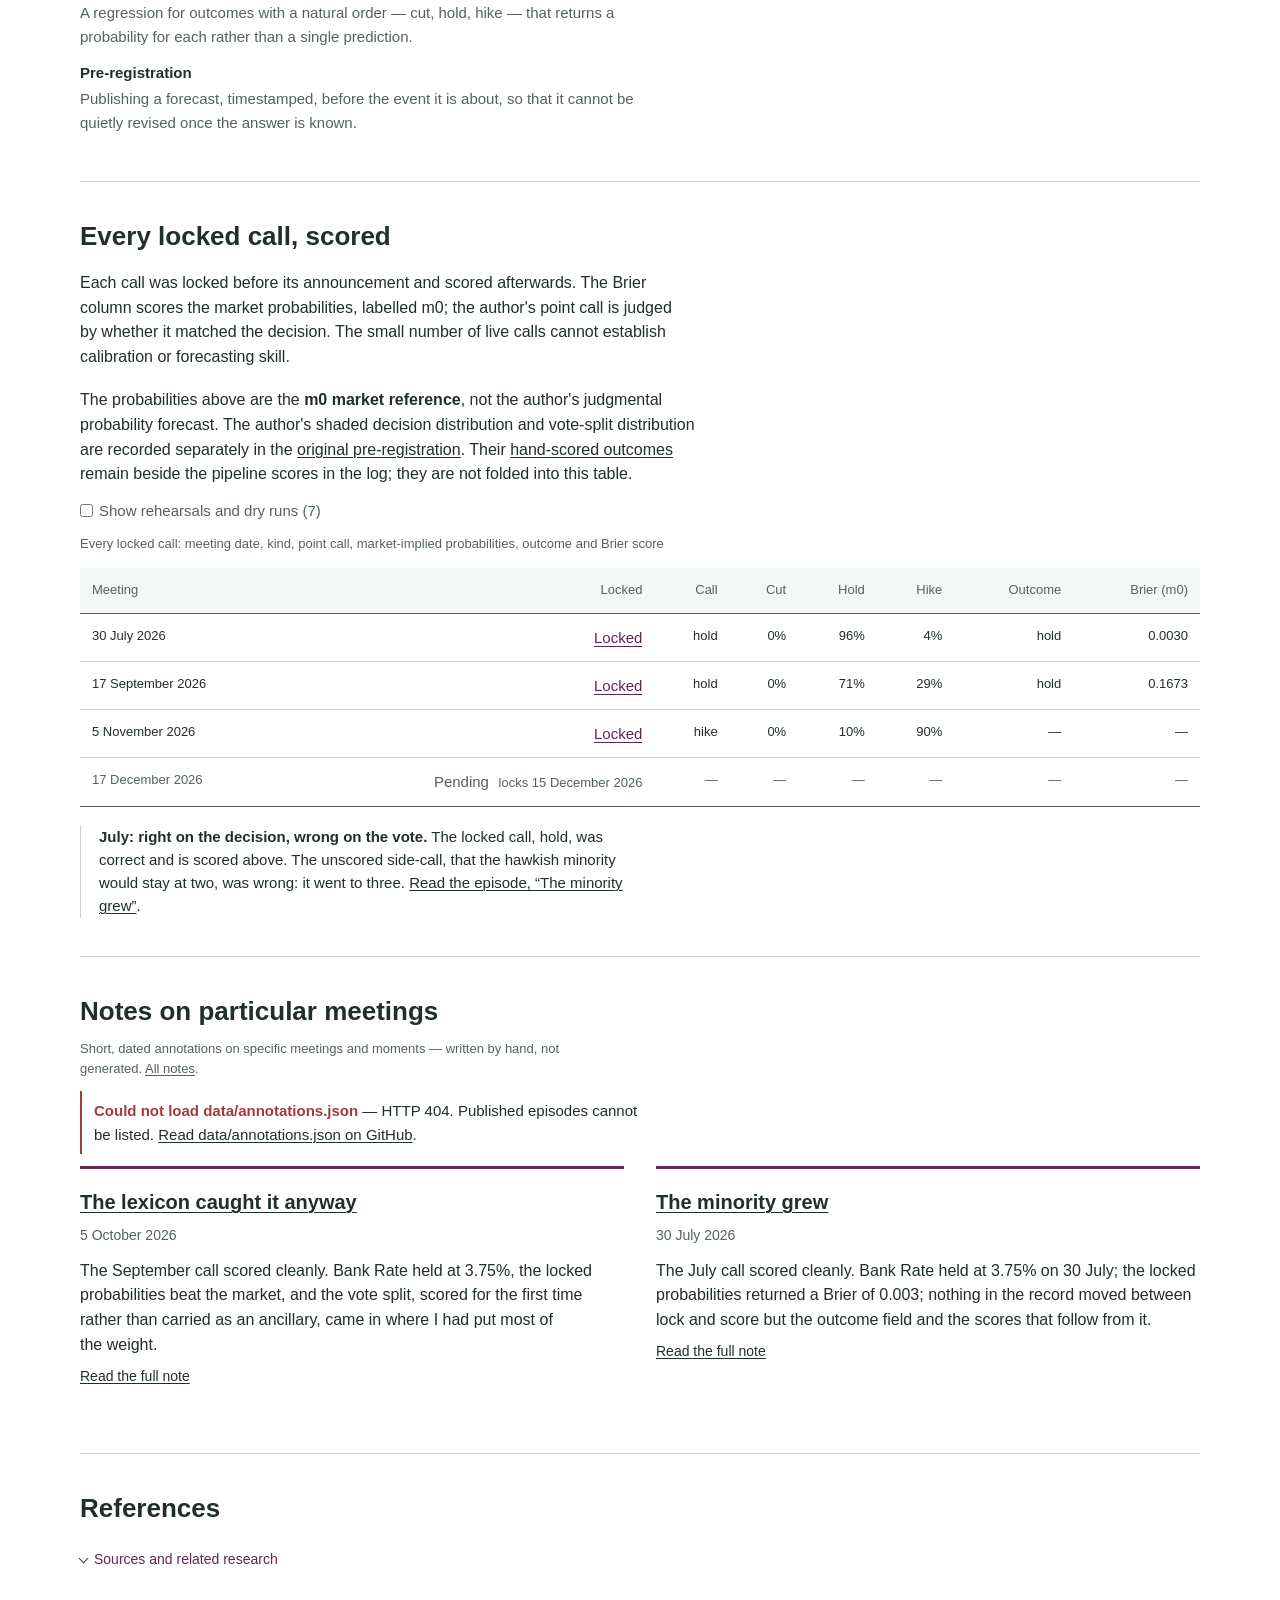
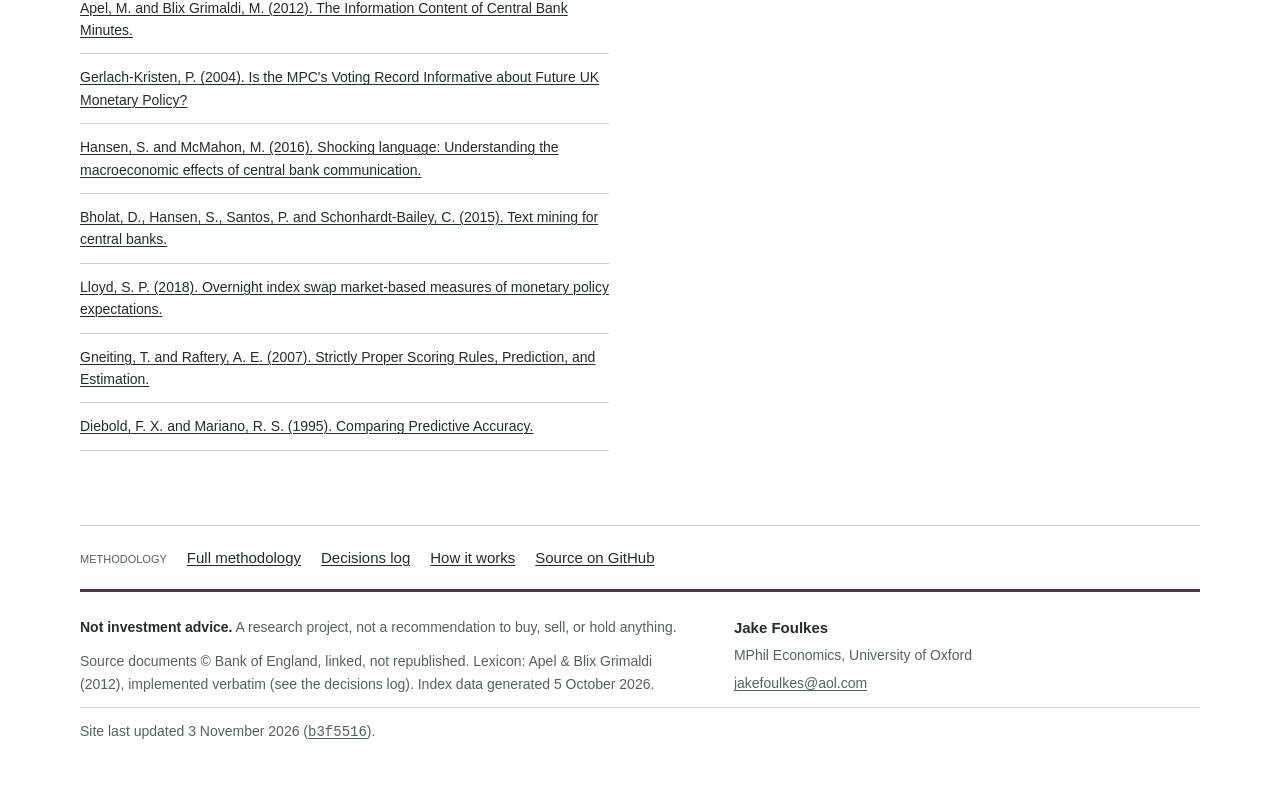
==== commit 1c4abf29: "Last-updated stamp for the November lock" ====
--- a/index.html
+++ b/index.html
@@ -50,7 +50,7 @@
     <!-- Status line, generated: counts and the next lock date by
          pipeline/build_fallbacks.py, the build stamp by
          pipeline/build_build_info.py (the same source as the footer). -->
-    <p class="status-line" id="status-line"><!-- fallback:status --><a href="#call-card">3 locked calls</a> <span class="sep" aria-hidden="true">&middot;</span> next lock 15 December 2026 <span class="sep" aria-hidden="true">&middot;</span> 96 documents<!-- /fallback:status --> <span class="sep" aria-hidden="true">&middot;</span> <span id="build-stamp"><!-- fallback:buildstamp -->site built 3 November 2026 (<a href="https://github.com/jakefoulkes1/mpc-communication-index/commit/e7ad13a90dc1210fb8cee627e60ef8dac48ccf97"><code>e7ad13a</code></a>)<!-- /fallback:buildstamp --></span></p>
+    <p class="status-line" id="status-line"><!-- fallback:status --><a href="#call-card">3 locked calls</a> <span class="sep" aria-hidden="true">&middot;</span> next lock 15 December 2026 <span class="sep" aria-hidden="true">&middot;</span> 96 documents<!-- /fallback:status --> <span class="sep" aria-hidden="true">&middot;</span> <span id="build-stamp"><!-- fallback:buildstamp -->site built 3 November 2026 (<a href="https://github.com/jakefoulkes1/mpc-communication-index/commit/b3f5516d837ab14dfe742941aa861adbdc7bbb76"><code>b3f5516</code></a>)<!-- /fallback:buildstamp --></span></p>
   </header>
 
   <main id="main">
@@ -744,7 +744,7 @@
     <!-- fallback:buildinfo - generated from data/build_info.json by
          pipeline/build_build_info.py, refreshed by JS when it loads. -->
     <p><span id="build-note">Site last updated 3 November 2026 (<a
-      href="https://github.com/jakefoulkes1/mpc-communication-index/commit/e7ad13a90dc1210fb8cee627e60ef8dac48ccf97"><code>e7ad13a</code></a>).</span></p>
+      href="https://github.com/jakefoulkes1/mpc-communication-index/commit/b3f5516d837ab14dfe742941aa861adbdc7bbb76"><code>b3f5516</code></a>).</span></p>
     <!-- /fallback:buildinfo -->
   </footer>
 </div>
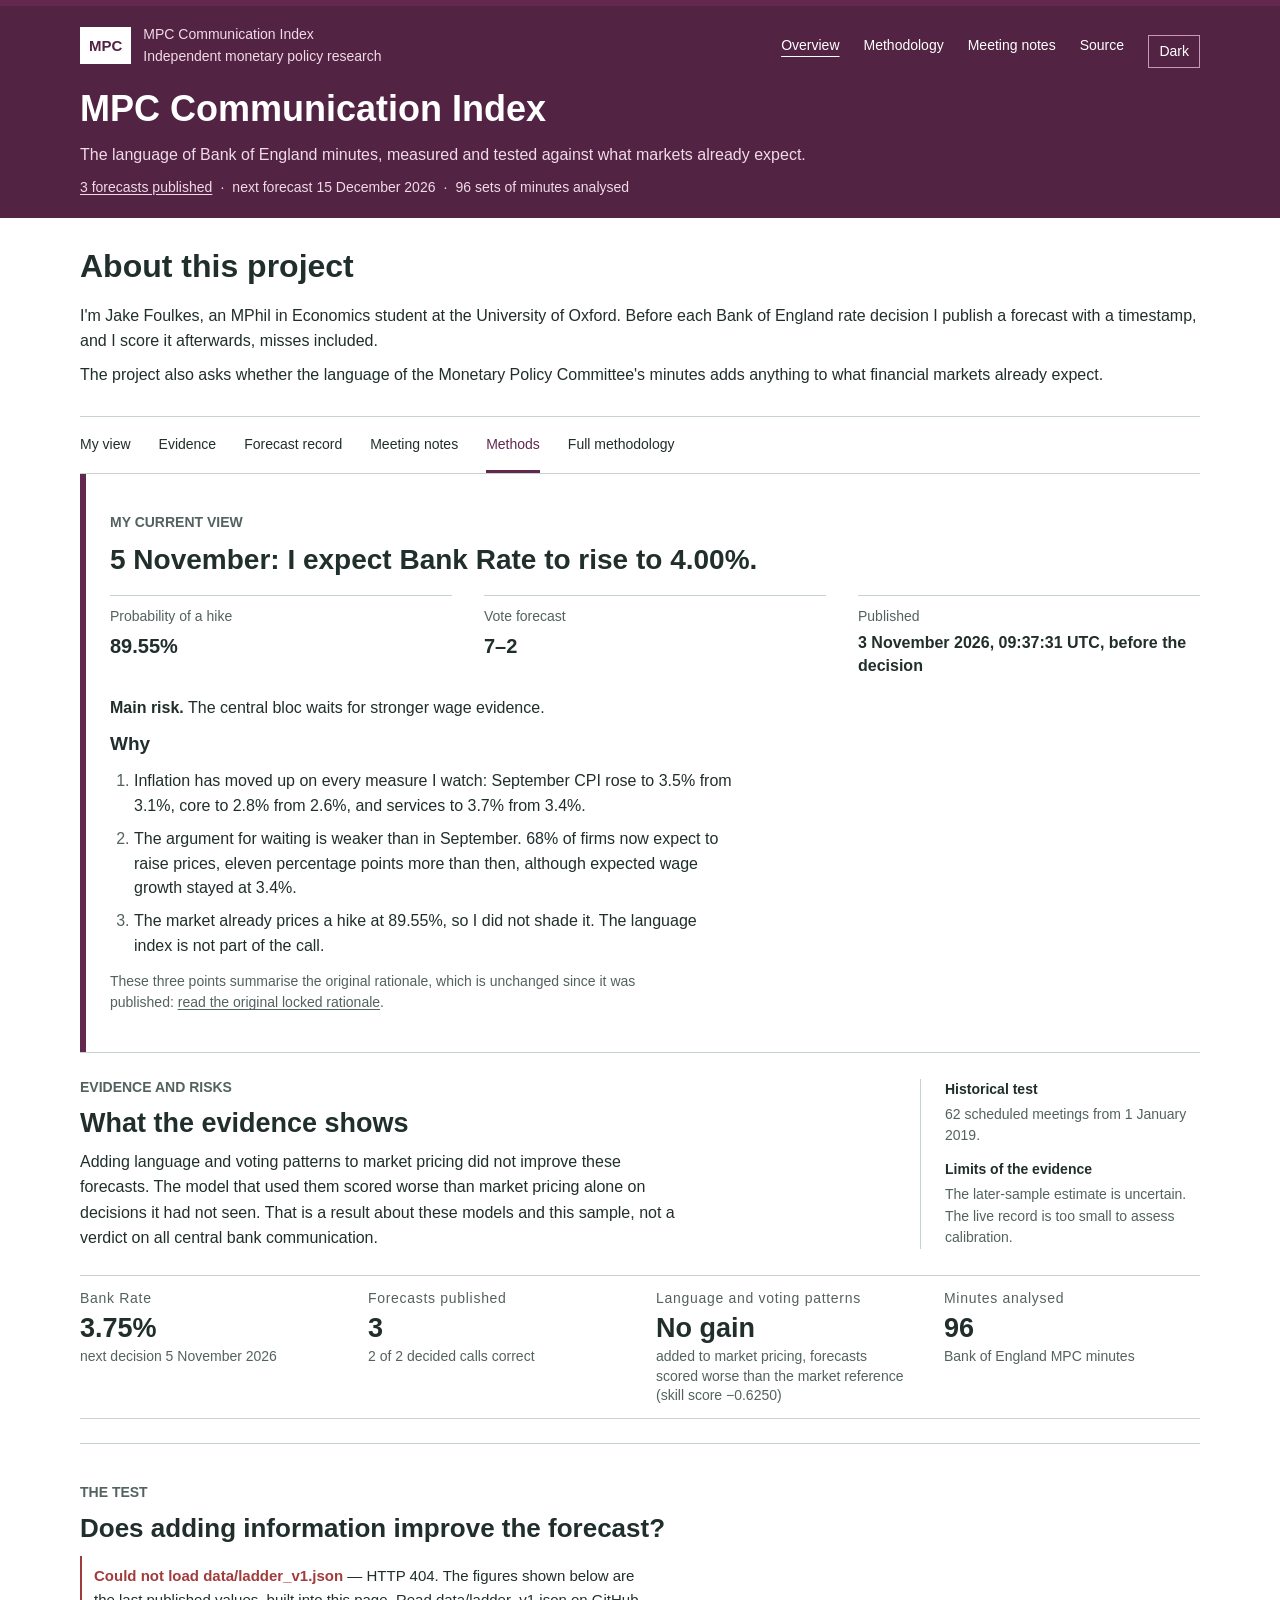
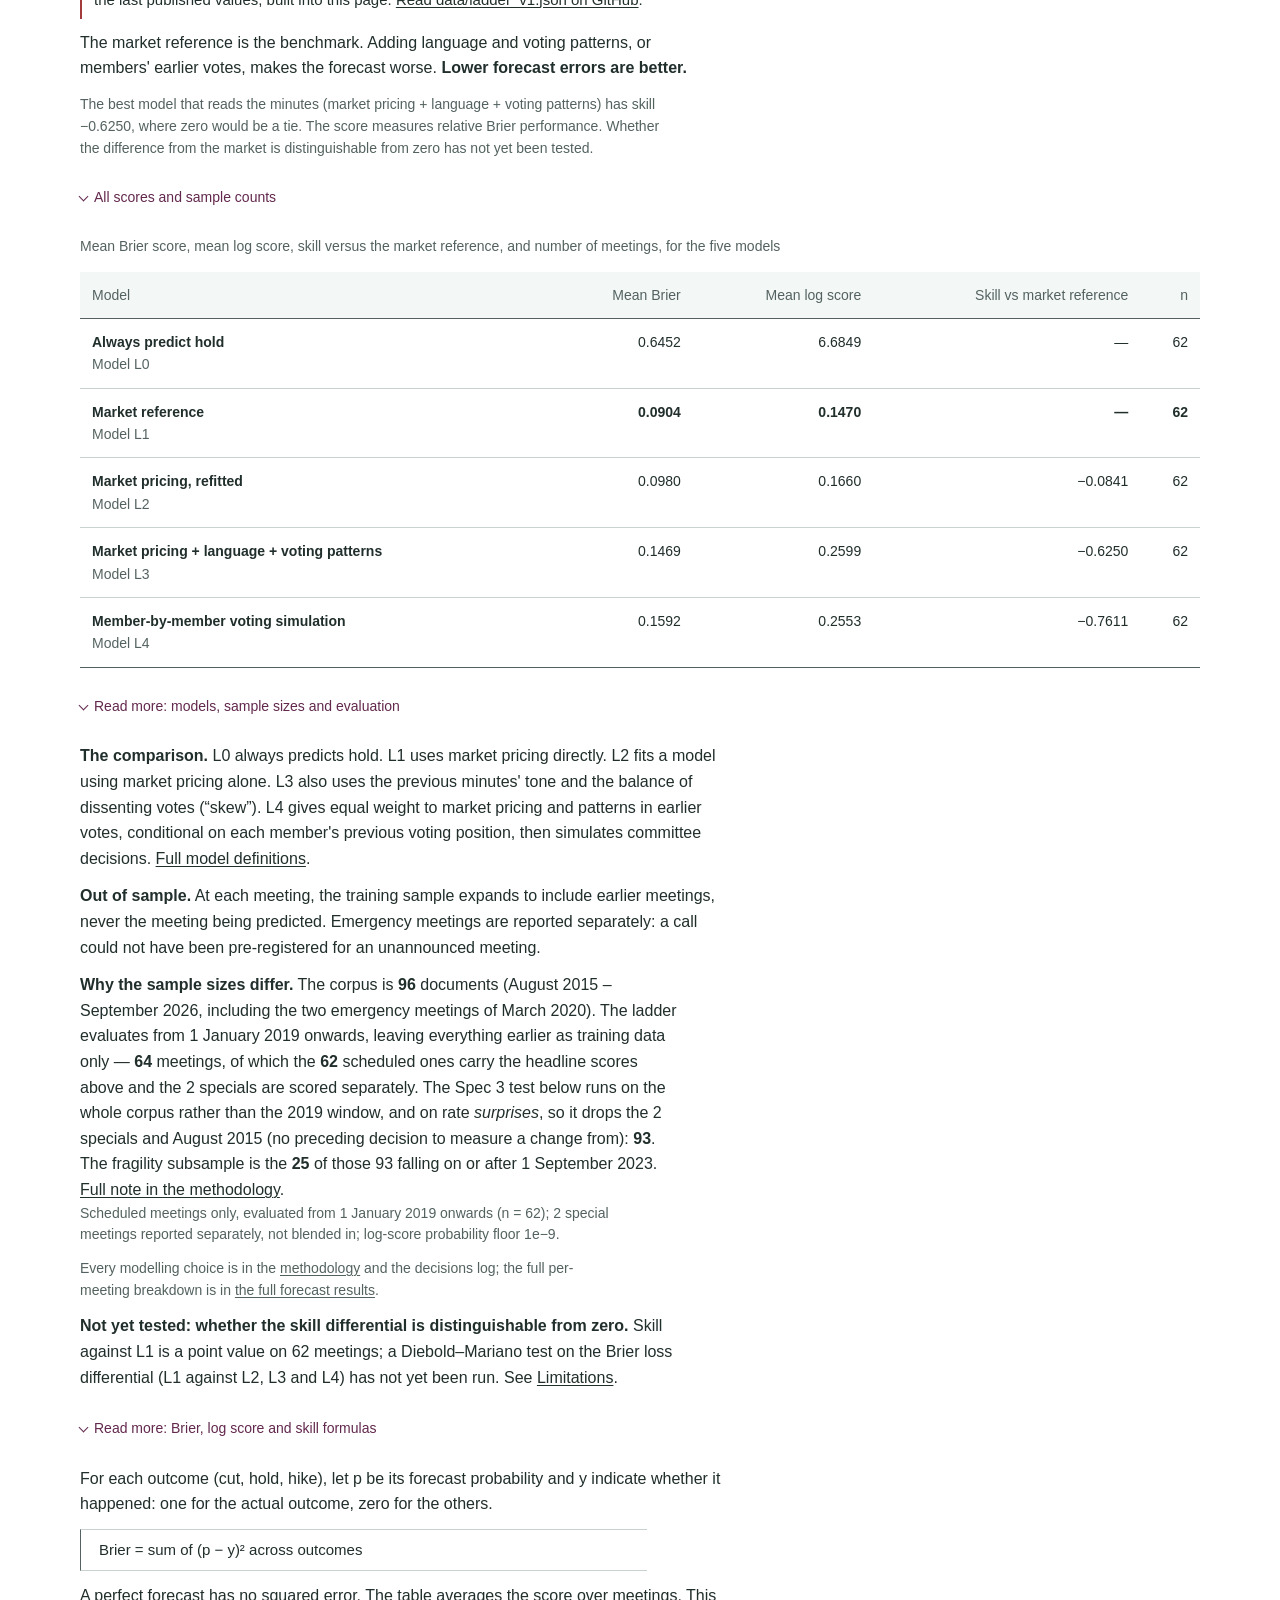
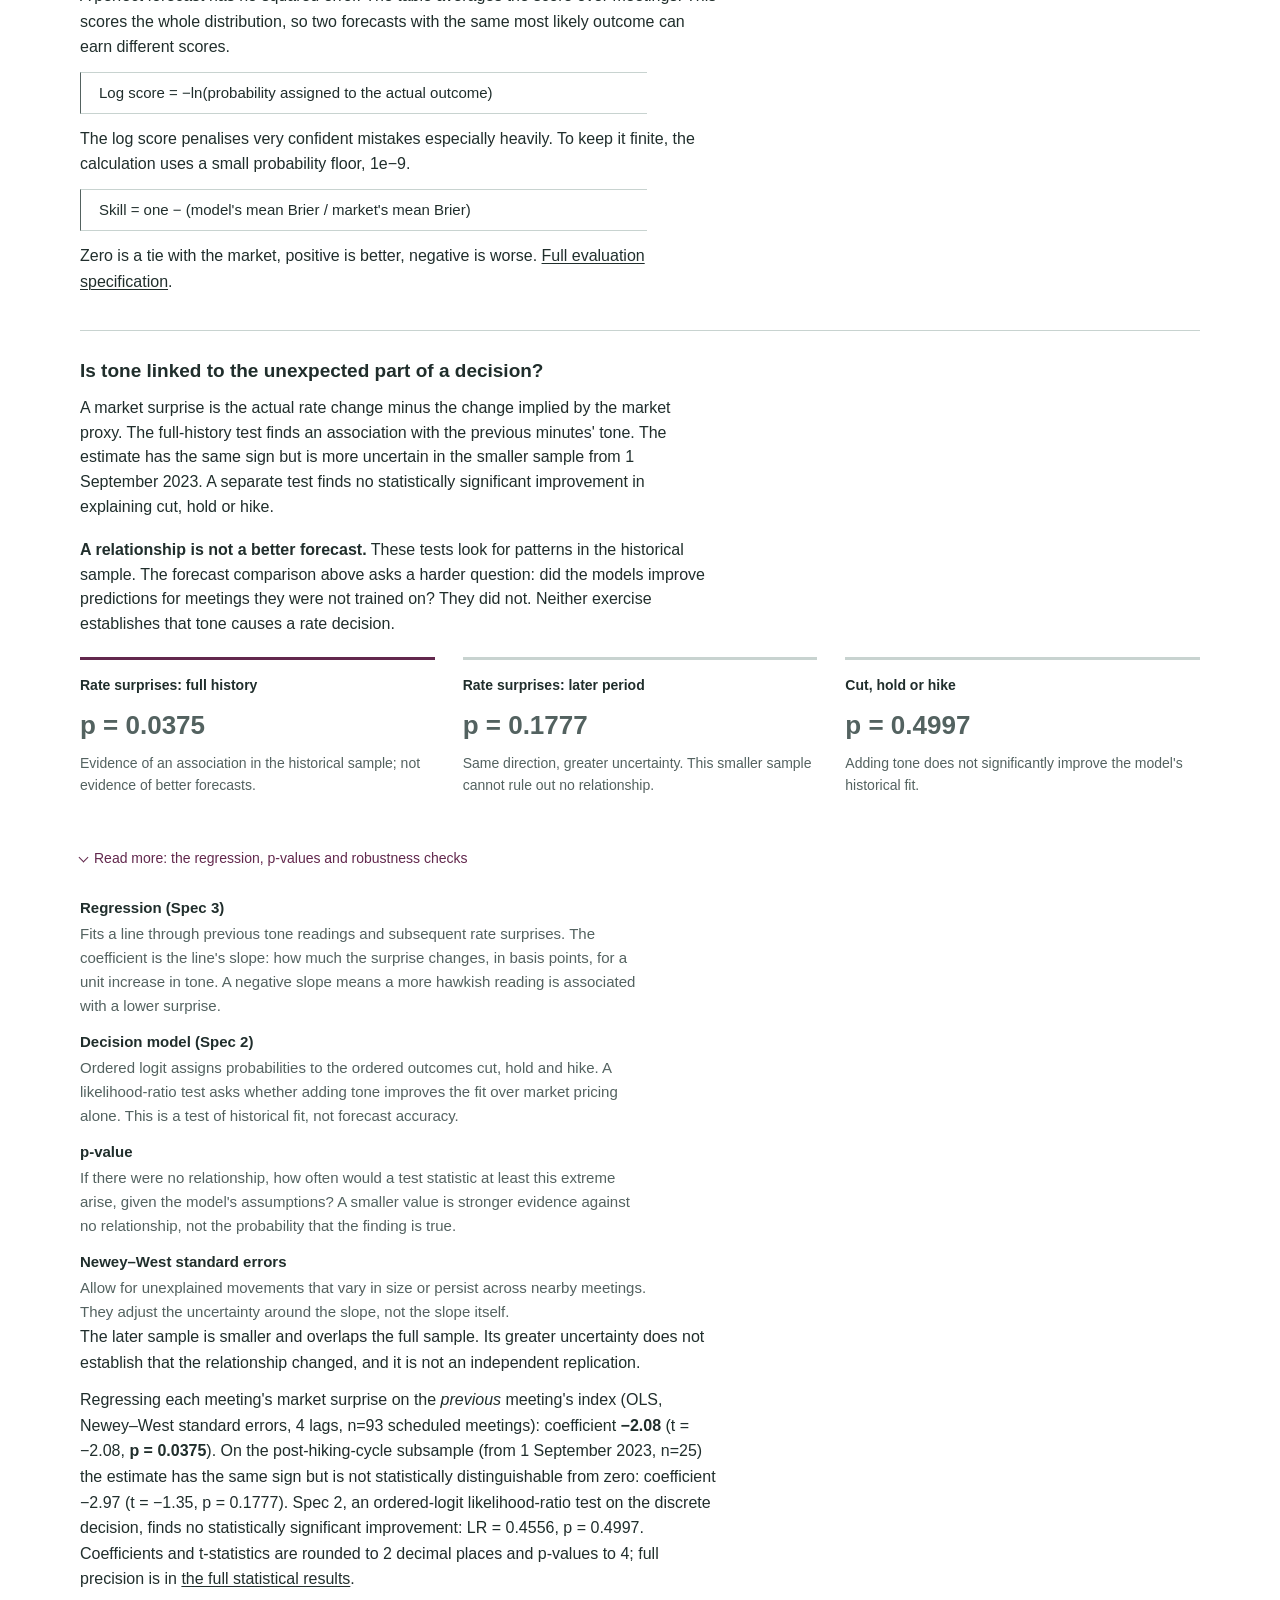
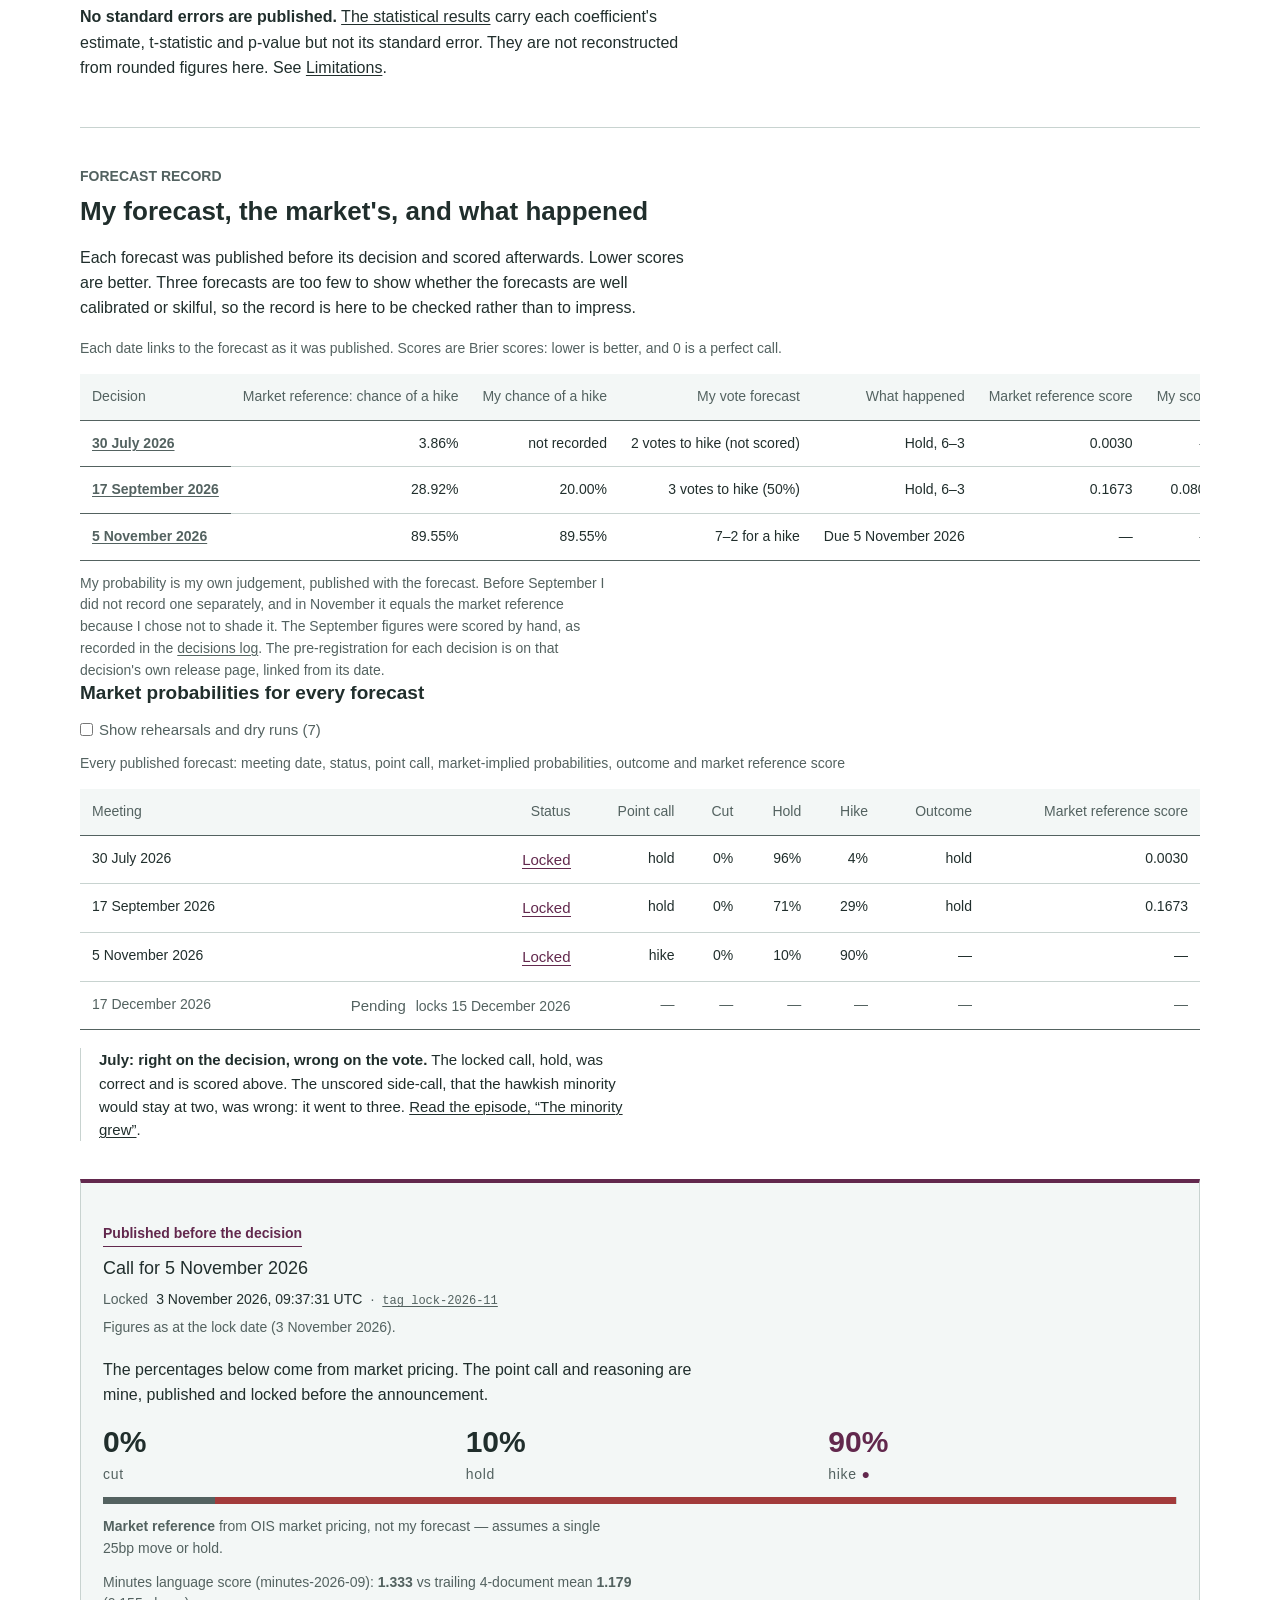
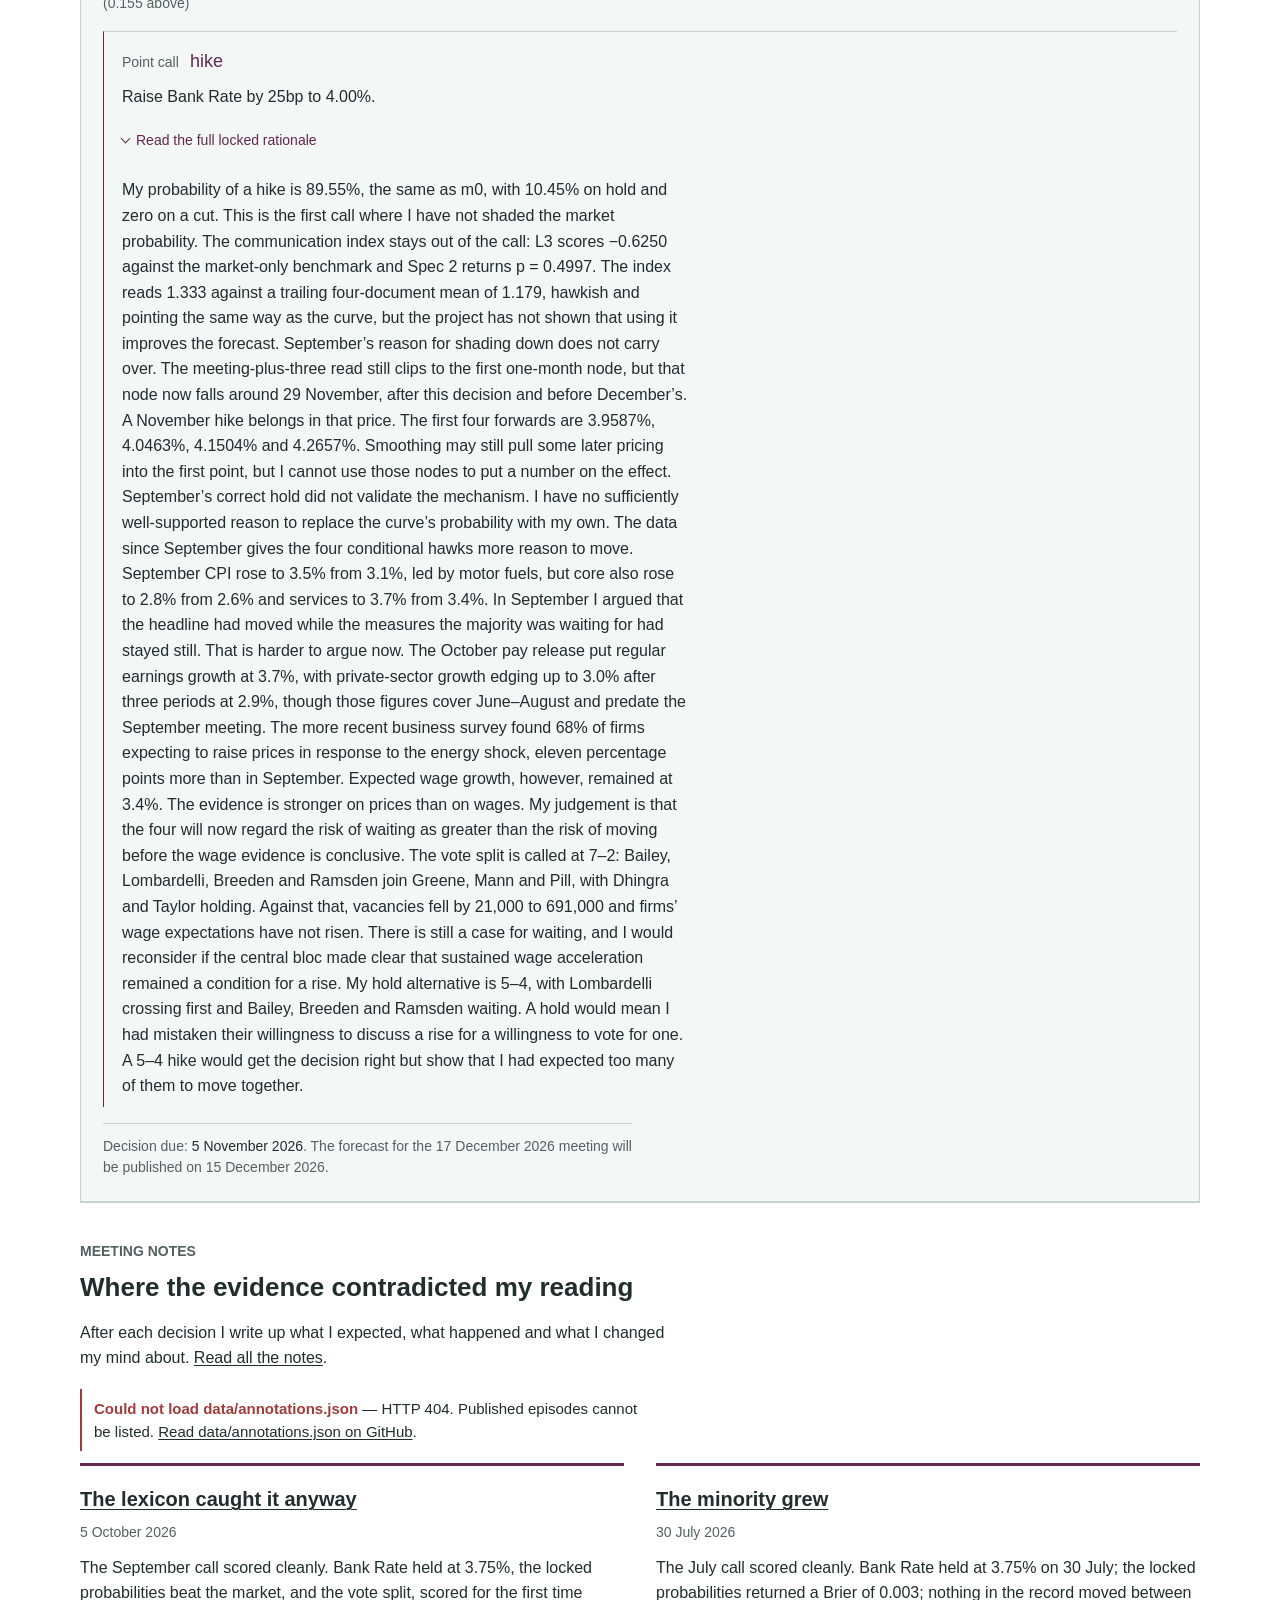
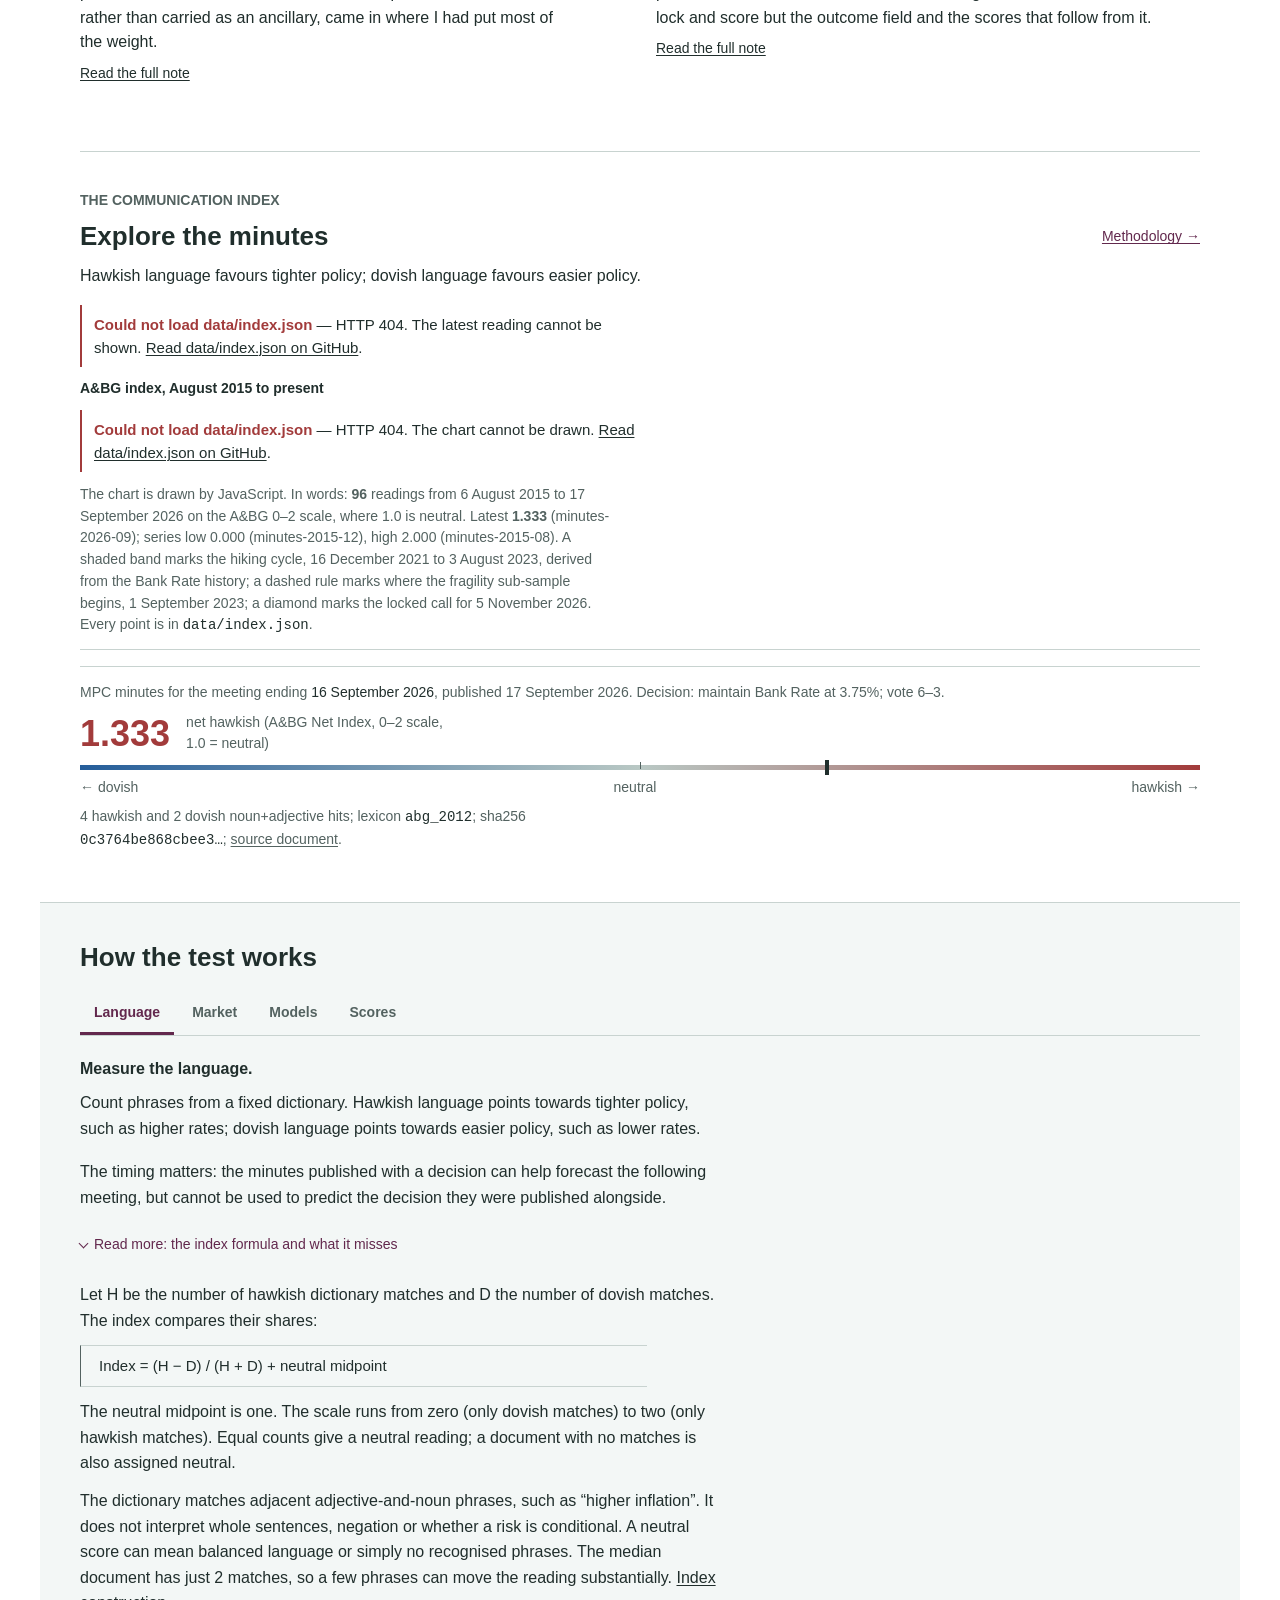
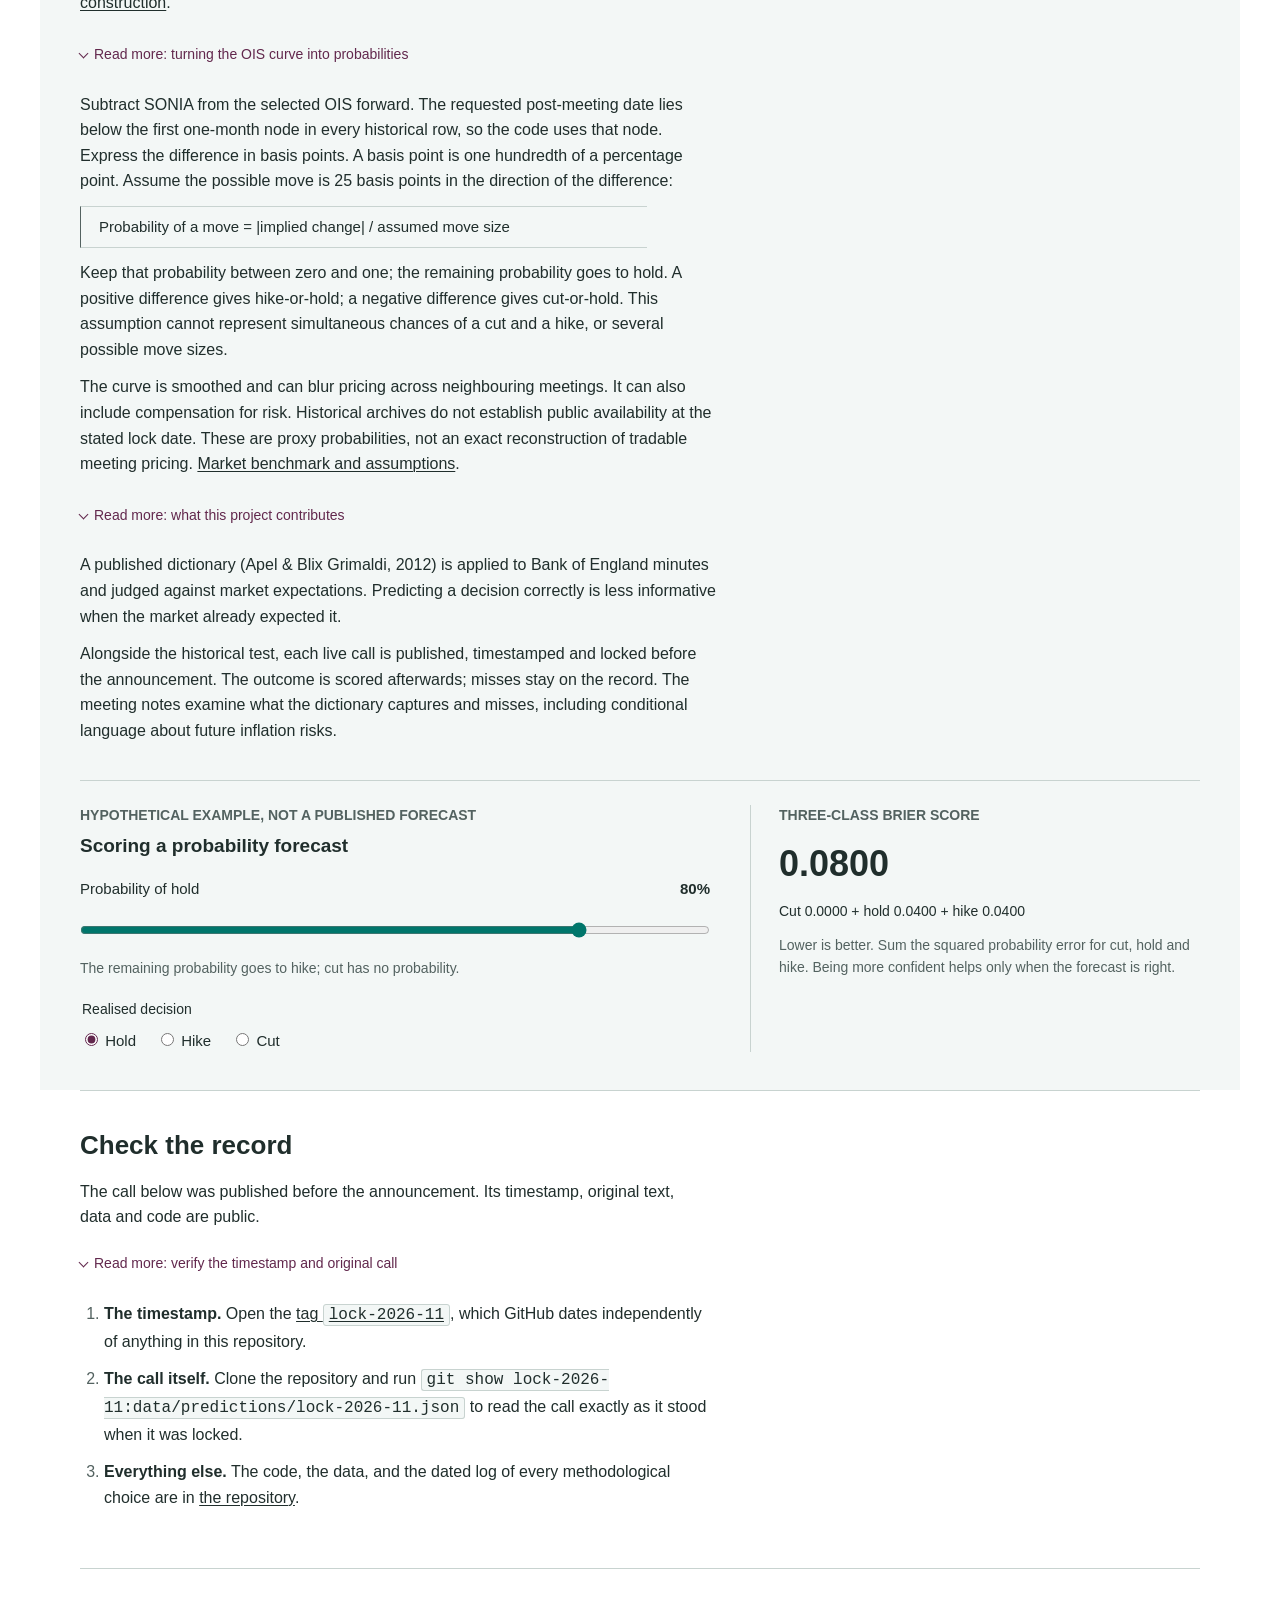
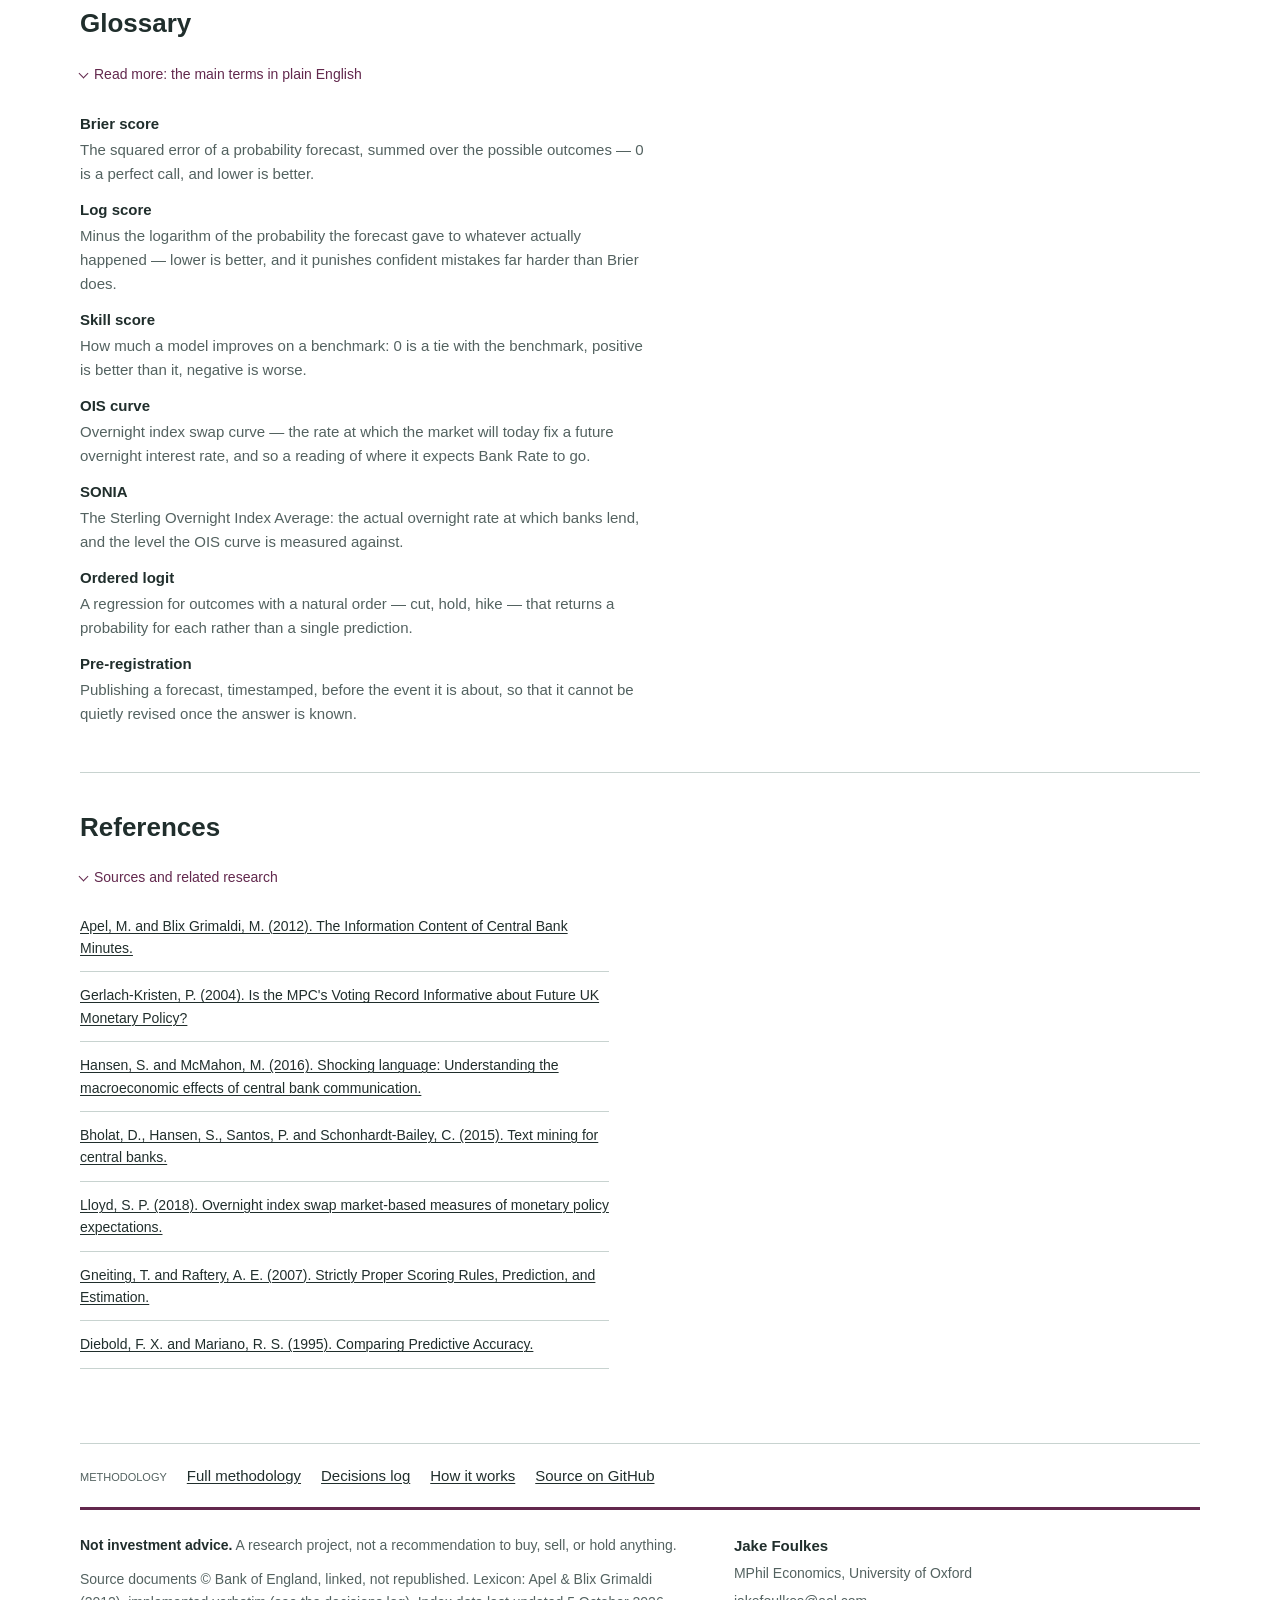
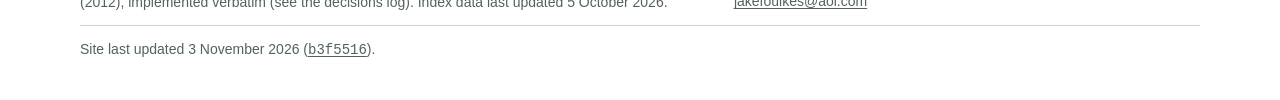
==== commit e5244a83: "Lead the homepage with the current view; plain labels; accessibility fixes - Reading order: about, c" ====
--- a/index.html
+++ b/index.html
@@ -10,8 +10,7 @@
 <!-- /fallback:metaauthor -->
 <meta name="theme-color" media="(prefers-color-scheme: light)" content="#ffffff">
 <meta name="theme-color" media="(prefers-color-scheme: dark)" content="#131b19">
-<!-- Applies a remembered theme before first paint and marks scripting as
-     available; everything else is in site/theme.js. -->
+
 <script>(function(){var r=document.documentElement;r.classList.add('js');try{var t=localStorage.getItem('mpc-index-theme');if(t)r.setAttribute('data-theme',t);}catch(e){}})();</script>
 <link rel="preload" href="site/fonts/SourceSerif4-Regular.woff2" as="font" type="font/woff2" crossorigin>
 <link rel="preload" href="site/fonts/SourceSerif4Display-Regular.woff2" as="font" type="font/woff2" crossorigin>
@@ -23,8 +22,7 @@
 <meta property="og:url" content="https://jakefoulkes1.github.io/mpc-communication-index/">
 <meta property="og:title" content="MPC Communication Index">
 <meta property="og:description" content="Does the tone of Bank of England MPC communication predict the next Bank Rate decision beyond what markets already price? Calls locked before each announcement, scored after — including the misses.">
-<!-- Share card: built at build time by pipeline/build_og_image.py from
-     data/index.json, so the picture is the real series, not an illustration. -->
+
 <meta property="og:image" content="https://jakefoulkes1.github.io/mpc-communication-index/og-image.png">
 <meta property="og:image:type" content="image/png">
 <meta property="og:image:width" content="1200">
@@ -47,41 +45,54 @@
     <h1>MPC Communication Index</h1>
     <p class="thesis">The language of Bank of England minutes, measured and tested
     against what markets already expect.</p>
-    <!-- Status line, generated: counts and the next lock date by
-         pipeline/build_fallbacks.py, the build stamp by
-         pipeline/build_build_info.py (the same source as the footer). -->
-    <p class="status-line" id="status-line"><!-- fallback:status --><a href="#call-card">3 locked calls</a> <span class="sep" aria-hidden="true">&middot;</span> next lock 15 December 2026 <span class="sep" aria-hidden="true">&middot;</span> 96 documents<!-- /fallback:status --> <span class="sep" aria-hidden="true">&middot;</span> <span id="build-stamp"><!-- fallback:buildstamp -->site built 3 November 2026 (<a href="https://github.com/jakefoulkes1/mpc-communication-index/commit/b3f5516d837ab14dfe742941aa861adbdc7bbb76"><code>b3f5516</code></a>)<!-- /fallback:buildstamp --></span></p>
+    
+    <p class="status-line" id="status-line"><!-- fallback:status --><a href="#call-card">3 forecasts published</a> <span class="sep" aria-hidden="true">&middot;</span> next forecast 15 December 2026 <span class="sep" aria-hidden="true">&middot;</span> 96 sets of minutes analysed<!-- /fallback:status --> <span class="sep" aria-hidden="true">&middot;</span> <span id="build-stamp"><!-- fallback:buildstamp -->site built 3 November 2026 (<a href="https://github.com/jakefoulkes1/mpc-communication-index/commit/b3f5516d837ab14dfe742941aa861adbdc7bbb76"><code>b3f5516</code></a>)<!-- /fallback:buildstamp --></span></p>
   </header>
 
   <main id="main">
 
   <section class="section project-intro" id="about" aria-labelledby="about-h">
-    <h2 id="about-h">Does central bank communication help predict interest rates?</h2>
+    <h2 id="about-h">About this project</h2>
     <p>I'm Jake Foulkes, an MPhil in Economics student at the University of Oxford.
-    I test whether the tone of Bank of England minutes adds
-    useful information beyond what financial markets already expect.</p>
-    <p>I score the language with a fixed dictionary, compare forecasts with a market
-    benchmark, and publish calls before announcements. Every call is scored afterwards
-    and remains on the record.</p>
+    Before each Bank of England rate decision I publish a forecast with a timestamp, and I
+    score it afterwards, misses included.</p>
+    <p>The project also asks whether the language of the Monetary Policy Committee's minutes
+    adds anything to what financial markets already expect.</p>
   </section>
 
   <nav class="reader-nav" aria-label="On this page">
-    <a href="#summary">Overview</a>
-    <a href="#call-card">Latest call</a>
-    <a href="#index-history">Explore minutes</a>
-    <a href="#results">Forecast test</a>
-    <a href="#track-record">Track record</a>
-    <a href="#how-it-works">How it works</a>
+    <a href="#current-view">My view</a>
+    <a href="#summary">Evidence</a>
+    <a href="#track-record">Forecast record</a>
+    <a href="#episodes">Meeting notes</a>
+    <a href="#how-it-works">Methods</a>
     <a href="methodology.html">Full methodology</a>
   </nav>
 
-  <!-- Findings follow the project introduction. Every figure is generated. -->
+  <!-- fallback:view -->
+  <section class="section current-view" id="current-view" aria-labelledby="view-h">
+    <span class="eyebrow">My current view</span>
+    <h2 id="view-h">5 November: I expect Bank Rate to rise to 4.00%.</h2>
+    <dl class="view-facts">
+      <div><dt>Probability of a hike</dt><dd>89.55%</dd></div>
+      <div><dt>Vote forecast</dt><dd>7–2</dd></div>
+      <div><dt>Published</dt><dd class="when"><time datetime="2026-11-03T09:37:31+00:00">3 November 2026, 09:37:31 UTC</time>, before the decision</dd></div>
+    </dl>
+    <p class="view-risk"><strong>Main risk.</strong> The central bloc waits for stronger wage evidence.</p>
+    <h3 class="subhead">Why</h3>
+    <ol class="view-reasons"><li>Inflation has moved up on every measure I watch: September CPI rose to 3.5% from 3.1%, core to 2.8% from 2.6%, and services to 3.7% from 3.4%.</li><li>The argument for waiting is weaker than in September. 68% of firms now expect to raise prices, eleven percentage points more than then, although expected wage growth stayed at 3.4%.</li><li>The market already prices a hike at 89.55%, so I did not shade it. The language index is not part of the call.</li></ol>
+    <p class="fine">These three points summarise the original rationale, which is unchanged since it was
+    published: <a href="#call-card">read the original locked rationale</a>.</p>
+  </section>
+  <!-- /fallback:view -->
+
   <section class="section" id="summary" aria-labelledby="summary-h">
-    <span class="eyebrow">The finding so far</span>
-    <h2 id="summary-h">Adding minutes' tone has not improved this forecast.</h2>
+    <span class="eyebrow">Evidence and risks</span>
+    <h2 id="summary-h">What the evidence shows</h2>
     <ul class="takeaways">
-      <li>The model adding tone and vote skew performs worse than the OIS-based proxy
-      on decisions it has not seen before. This is not a verdict on all communication.</li>
+      <li>Adding language and voting patterns to market pricing did not improve these forecasts.
+      The model that used them scored worse than market pricing alone on decisions it had not seen.
+      That is a result about these models and this sample, not a verdict on all central bank communication.</li>
     </ul>
     <div class="summary-facts">
       <p><strong>Historical test</strong>
@@ -93,137 +104,21 @@
 
   </section>
 
-  <!-- Figures generated from the catalogue by pipeline/build_fallbacks.py. -->
   <!-- fallback:statstrip -->
-  <dl class="statstrip"><div class="stat"><dt>Bank Rate</dt><dd class="stat-n">3.75%</dd><dd class="stat-sub">next decision 17 December 2026</dd></div><div class="stat"><dt>Locked calls</dt><dd class="stat-n">3</dd><dd class="stat-sub">2 correct of 2 scored</dd></div><div class="stat"><dt>Best tone model vs market</dt><dd class="stat-n">&minus;0.6250</dd><dd class="stat-sub">below zero: worse than the curve</dd></div><div class="stat"><dt>Corpus</dt><dd class="stat-n">96</dd><dd class="stat-sub">documents</dd></div></dl>
+  <dl class="statstrip"><div class="stat"><dt>Bank Rate</dt><dd class="stat-n">3.75%</dd><dd class="stat-sub">next decision 5 November 2026</dd></div><div class="stat"><dt>Forecasts published</dt><dd class="stat-n">3</dd><dd class="stat-sub">2 of 2 decided calls correct</dd></div><div class="stat"><dt>Language and voting patterns</dt><dd class="stat-n">No gain</dd><dd class="stat-sub">added to market pricing, forecasts scored worse than the market reference (skill score &minus;0.6250)</dd></div><div class="stat"><dt>Minutes analysed</dt><dd class="stat-n">96</dd><dd class="stat-sub">Bank of England MPC minutes</dd></div></dl>
   <!-- /fallback:statstrip -->
 
-  <div class="dashboard-grid">
-<section class="section" id="index-history">
-    <div class="section-heading"><div><span class="eyebrow">The communication index</span>
-    <h2>Explore the minutes</h2></div><a href="methodology.html#index-construction">Methodology &rarr;</a></div>
-    <p class="plain-summary">Hawkish language favours tighter policy; dovish language favours easier policy.</p>
-    <div class="explorer-toolbar" id="explorer-toolbar" hidden>
-      <label>Meeting<select id="meeting-select" aria-label="Meeting"></select></label>
-      <label>Chart period<select id="period-select" aria-label="Chart period"><option value="all">Full history</option><option value="recent">Recent meetings</option><option value="post">Post-hiking cycle</option></select></label>
-    </div>
-
-    <div id="status" style="display:none"></div>
-
-
-
-
-    <h3 class="subhead">A&amp;BG index, <!-- fig:corpus_start_month -->August 2015<!-- /fig:corpus_start_month --> to present</h3>
-    <div id="chart-status" class="fine" style="display:none"></div>
-    <!-- fallback:chart - the chart needs JavaScript to draw; this is the same
-         series described in words, generated from data/index.json and hidden
-         by renderChart() once the real chart is on screen. -->
-    <p class="fine" id="chart-fallback">The chart is drawn by JavaScript. In words:
-    <strong>96</strong> readings from 6 August 2015 to
-    17 September 2026 on the A&amp;BG 0&ndash;2 scale, where 1.0
-    is neutral. Latest <strong>1.333</strong> (minutes-2026-09); series low
-    0.000 (minutes-2015-12), high 2.000 (minutes-2015-08). A shaded band marks the hiking cycle, 16 December 2021 to 3 August 2023, derived from the Bank Rate history;
-    a dashed rule marks where the fragility sub-sample begins, 1 September 2023; a diamond marks
-    the locked call for 5 November 2026. Every point is in
-    <code>data/index.json</code>.</p>
-    <!-- /fallback:chart -->
-    <div class="chart-controls" id="chart-controls" style="display:none">
-      <label><input type="checkbox" id="toggle-decisions" checked> Decision with these minutes</label>
-      <label><input type="checkbox" id="toggle-bankrate" checked>
-        <span class="swatch"></span> Bank Rate</label>
-    </div>
-    <!-- fallback:chartmeta - the overlays' dates, generated by
-         pipeline/build_fallbacks.py from data/inference_v1.json (the
-         fragility sub-sample start) and the prediction file on display
-         (the locked call's meeting); the hiking-cycle band is derived by
-         the chart itself from the Bank Rate history in site_context.json. -->
-    <div class="chart-wrap" id="chart-wrap" data-fragility-start="2023-09-01"
-         data-fragility-label="fragility sub-sample begins"
-         data-locked-meeting="2026-11-05">
-      <svg id="chart" viewBox="0 0 700 260" style="display:none"
-           role="img" aria-labelledby="chart-title chart-desc" tabindex="0"></svg>
-      <div class="chart-tip" id="chart-tip" style="display:none" role="status" aria-live="polite"></div>
-    </div>
-    <!-- /fallback:chartmeta -->
-    <div class="fine" id="chart-legend"></div>
-  <hr class="divider">
-<!-- fallback:latest - the latest reading, generated from data/index.json
-         by pipeline/build_fallbacks.py and overwritten by renderLatest() on
-         success. Shown by default so a failed fetch leaves a reading, not a
-         blank. -->
-    <div class="reading" id="content">
-      <p class="docline" id="docline">MPC minutes for the meeting ending <strong>16 September 2026</strong>, published 17 September 2026. Decision: maintain Bank Rate at 3.75%; vote 6&ndash;3.</p>
-      <p class="score" id="score"><span class="sign-hawk">1.333</span> <span class="score-word">net hawkish (A&amp;BG Net Index, 0&ndash;2 scale, 1.0 = neutral)</span></p>
-      <div class="scale"><div class="marker" id="marker" style="left:66.6650%"></div></div>
-      <div class="scale-labels"><span>&larr; dovish</span><span>neutral</span><span>hawkish &rarr;</span></div>
-      <p class="fine" id="detail">4 hawkish and 2 dovish noun+adjective hits; lexicon <code>abg_2012</code>; sha256 <code>0c3764be868cbee3&hellip;</code>; <a href="https://www.bankofengland.co.uk/monetary-policy-summary-and-minutes/2026/september-2026">source document</a>.</p>
-    </div>
-    <!-- /fallback:latest -->
-<dl class="meeting-facts" id="meeting-facts" hidden aria-live="polite"></dl>
-</section>
-<!-- fallback:call -->
-  <section class="section call-card locked" id="call-card" aria-labelledby="call-badge"
-           data-prediction-file="data/predictions/lock-2026-11.json">
-    <div class="call-badge locked" id="call-badge">LOCKED CALL</div>
-    <p class="call-heading" id="call-heading">Call for <strong>5 November 2026</strong></p>
-    <p class="call-stamp" id="call-stamp"><span class="stamp-label">Locked</span><time
-      datetime="2026-11-03T09:37:31+00:00">3 November 2026, 09:37:31 UTC</time> <span
-      aria-hidden="true">&middot;</span> <a
-      href="https://github.com/jakefoulkes1/mpc-communication-index/releases/tag/lock-2026-11" rel="noopener">tag lock-2026-11</a></p>
-    <!-- Every number in this card is the locked file's own, and the locked
-         file is never edited. Where a figure elsewhere on the site has since
-         been recomputed on a larger corpus, the two will differ; this line
-         says which one a reader is looking at. -->
-    <p class="call-asat" id="call-asat">Figures as at the lock date (3 November 2026).</p>
-
-    <p class="plain-summary" id="call-plain">The percentages below come from market
-    pricing. The point call and reasoning are mine, published and locked before
-    the announcement.</p>
-
-    <div class="call-probs" id="call-probs"><div class="call-prob"><span class="n">0%</span><span class="l">cut</span></div><div class="call-prob"><span class="n">10%</span><span class="l">hold</span></div><div class="call-prob is-lead is-call"><span class="n">90%</span><span class="l">hike</span></div></div>
-    <div class="call-probbar" id="call-probbar" aria-hidden="true"><span class="seg-cut" style="width:0.0%"></span><span class="seg-hold" style="width:10.4%"></span><span class="seg-hike" style="width:89.5%"></span></div>
-    <p class="call-probsrc" id="call-probsrc"><strong>m0</strong> <span class="prob-gloss">OIS-based proxy, not the author's forecast</span> &mdash; assumes a single 25bp move or hold.</p>
-    <p class="fine call-index-line" id="call-index-line">A&amp;BG index (minutes-2026-09): <strong>1.333</strong> vs trailing 4-document mean <strong>1.179</strong> (0.155 above)</p>
-    <div class="call-rationale" id="call-rationale">
-      <p class="call-rationale-h" id="call-rationale-h">Point call <span class="pt-call">hike</span></p>
-      <p class="call-rationale-body" id="call-rationale-body">Raise Bank Rate by 25bp to 4.00%.</p>
-      <details class="disclosure rationale-more" open>
-        <summary><span class="caret" aria-hidden="true"></span>Read the full locked rationale</summary>
-        <div class="disclosure-body"><p class="call-rationale-body" id="call-rationale-rest">My probability of a hike is 89.55%, the same as m0, with 10.45% on hold and zero on a cut. This is the first call where I have not shaded the market probability. The communication index stays out of the call: L3 scores &minus;0.6250 against the market-only benchmark and Spec 2 returns p = 0.4997. The index reads 1.333 against a trailing four-document mean of 1.179, hawkish and pointing the same way as the curve, but the project has not shown that using it improves the forecast.
-
-September’s reason for shading down does not carry over. The meeting-plus-three read still clips to the first one-month node, but that node now falls around 29 November, after this decision and before December’s. A November hike belongs in that price. The first four forwards are 3.9587%, 4.0463%, 4.1504% and 4.2657%. Smoothing may still pull some later pricing into the first point, but I cannot use those nodes to put a number on the effect. September’s correct hold did not validate the mechanism. I have no sufficiently well-supported reason to replace the curve’s probability with my own.
-
-The data since September gives the four conditional hawks more reason to move. September CPI rose to 3.5% from 3.1%, led by motor fuels, but core also rose to 2.8% from 2.6% and services to 3.7% from 3.4%. In September I argued that the headline had moved while the measures the majority was waiting for had stayed still. That is harder to argue now. The October pay release put regular earnings growth at 3.7%, with private-sector growth edging up to 3.0% after three periods at 2.9%, though those figures cover June–August and predate the September meeting. The more recent business survey found 68% of firms expecting to raise prices in response to the energy shock, eleven percentage points more than in September. Expected wage growth, however, remained at 3.4%. The evidence is stronger on prices than on wages. My judgement is that the four will now regard the risk of waiting as greater than the risk of moving before the wage evidence is conclusive.
-
-The vote split is called at 7–2: Bailey, Lombardelli, Breeden and Ramsden join Greene, Mann and Pill, with Dhingra and Taylor holding. Against that, vacancies fell by 21,000 to 691,000 and firms’ wage expectations have not risen. There is still a case for waiting, and I would reconsider if the central bloc made clear that sustained wage acceleration remained a condition for a rise. My hold alternative is 5–4, with Lombardelli crossing first and Bailey, Breeden and Ramsden waiting. A hold would mean I had mistaken their willingness to discuss a rise for a willingness to vote for one. A 5–4 hike would get the decision right but show that I had expected too many of them to move together.</p></div>
-      </details>
-    </div>
-    <p class="fine" id="call-fine" style="display:none"></p>
-
-    <!-- Once the announcement has happened and score_outcomes has run, the
-         card stops being a forward-looking notice and becomes a result. Both
-         figures come from the locked file's own outcome/scores fields. -->
-    <div class="call-outcome" id="call-outcome" hidden>
-      <div class="call-outcome-row"></div>
-    </div>
-
-    <p class="call-next" id="call-next">Next announcement:
-      <strong>17 December 2026</strong> &mdash; the next call locks before it.</p>
-  </section>
-  <!-- /fallback:call -->
-  </div>
-
 <section class="section" id="results">
-    <span class="eyebrow">The forecasting test</span>
-    <h2 id="ladder-heading">Does adding tone improve the forecast?</h2>
-    <h3 class="subhead">Benchmark ladder <span class="count" id="ladder-schema">(ladder-v1)</span></h3>
+    <span class="eyebrow">The test</span>
+    <h2 id="ladder-heading">Does adding information improve the forecast?</h2>
+    <h3 class="subhead">Forecast comparison <span class="count" id="ladder-schema">(ladder-v1)</span></h3>
     <div id="ladder-status" style="display:none"></div>
     <div id="ladder-content">
-      <p class="plain-summary" id="ladder-caption">L1 is the market benchmark.
-      Adding tone and vote skew together (L3), or member-vote histories (L4), performs worse.
+      <p class="plain-summary" id="ladder-caption">The market reference is the benchmark.
+      Adding language and voting patterns, or members' earlier votes, makes the forecast worse.
       <strong>Lower forecast errors are better.</strong></p>
       <p class="results-framing">
-        The best model using tone, L3, has skill
+        The best model that reads the minutes (market pricing + language + voting patterns) has skill
         <!-- fig:l3_skill -->&minus;0.6250<!-- /fig:l3_skill -->, where zero would be a tie.
         The score measures relative Brier performance. Whether the difference from
         the market is distinguishable from zero has not yet been tested.
@@ -244,21 +139,20 @@
       <details class="disclosure score-table" open>
         <summary><span class="caret" aria-hidden="true"></span>All scores and sample counts</summary>
         <div class="disclosure-body">
-      <div class="table-scroll" tabindex="0" role="region" aria-label="Benchmark ladder scores, L0 to L4">
+      <div class="table-scroll" tabindex="0" role="region" aria-label="Forecast comparison scores for the five models">
         <table id="ladder-table">
           <caption>Mean Brier score, mean log score, skill versus the
-          L1 market benchmark, and number of meetings, for models L0 to L4</caption>
+          market reference, and number of meetings, for the five models</caption>
           <thead>
-            <tr><th scope="col">Model</th><th scope="col">Mean Brier</th><th scope="col">Mean log score</th><th scope="col">Skill vs L1</th><th scope="col">n</th></tr>
+            <tr><th scope="col">Model</th><th scope="col">Mean Brier</th><th scope="col">Mean log score</th><th scope="col">Skill vs market reference</th><th scope="col">n</th></tr>
           </thead>
-          <!-- fallback:ladder - generated from data/ladder_v1.json, replaced by
-               renderLadder() on success, asserted by test_static_fallback.py. -->
+          <!-- fallback:ladder -->
           <tbody id="ladder-tbody">
-            <tr><td><strong>L0</strong><span class="model-gloss">always-hold</span></td><td>0.6452</td><td>6.6849</td><td>&mdash;</td><td>62</td></tr>
-            <tr class="model-l1"><td><strong>L1</strong><span class="model-gloss">market pricing</span></td><td>0.0904</td><td>0.1470</td><td>&mdash;</td><td>62</td></tr>
-            <tr><td><strong>L2</strong><span class="model-gloss">market modelled</span></td><td>0.0980</td><td>0.1660</td><td>&minus;0.0841</td><td>62</td></tr>
-            <tr><td><strong>L3</strong><span class="model-gloss">market + tone + skew</span></td><td>0.1469</td><td>0.2599</td><td>&minus;0.6250</td><td>62</td></tr>
-            <tr><td><strong>L4</strong><span class="model-gloss">member simulation</span></td><td>0.1592</td><td>0.2553</td><td>&minus;0.7611</td><td>62</td></tr>
+            <tr><td><strong>Always predict hold</strong><span class="model-gloss">Model L0</span></td><td>0.6452</td><td>6.6849</td><td>&mdash;</td><td>62</td></tr>
+            <tr class="model-l1"><td><strong>Market reference</strong><span class="model-gloss">Model L1</span></td><td>0.0904</td><td>0.1470</td><td>&mdash;</td><td>62</td></tr>
+            <tr><td><strong>Market pricing, refitted</strong><span class="model-gloss">Model L2</span></td><td>0.0980</td><td>0.1660</td><td>&minus;0.0841</td><td>62</td></tr>
+            <tr><td><strong>Market pricing + language + voting patterns</strong><span class="model-gloss">Model L3</span></td><td>0.1469</td><td>0.2599</td><td>&minus;0.6250</td><td>62</td></tr>
+            <tr><td><strong>Member-by-member voting simulation</strong><span class="model-gloss">Model L4</span></td><td>0.1592</td><td>0.2553</td><td>&minus;0.7611</td><td>62</td></tr>
           </tbody>
         <!-- /fallback:ladder -->
         </table>
@@ -266,9 +160,6 @@
         </div>
       </details>
 
-      <!-- Why the n's differ. This is where a reader meets the first sample
-           size on the page, so the explanation sits here rather than in a
-           footnote. Canonical version: methodology.html#sample-sizes. -->
       <details class="disclosure" open>
         <summary><span class="caret" aria-hidden="true"></span>Read more: models, sample sizes and evaluation</summary>
         <div class="disclosure-body">
@@ -304,8 +195,7 @@
       <!-- fig:frag_start -->1 September 2023<!-- /fig:frag_start -->. <a href="methodology.html#sample-sizes">Full note in the
       methodology</a>.</p>
 
-          <!-- fallback:laddermeta - generated from data/ladder_v1.json by
-               pipeline/build_fallbacks.py, replaced by renderLadder() on success. -->
+          <!-- fallback:laddermeta -->
           <p class="fine" id="ladder-meta" style="margin-top:0">Scheduled meetings only, evaluated from 1 January 2019 onwards (n&nbsp;=&nbsp;62); 2 special meetings reported separately, not blended in; log-score probability floor 1e&minus;9.</p>
           <!-- /fallback:laddermeta -->
           <p class="fine">
@@ -345,9 +235,7 @@
 
     <hr class="divider">
     <h3 class="subhead">Is tone linked to the unexpected part of a decision?</h3>
-    <!-- The plain-English summary is static and always visible: it is a
-         sentence, not a figure, so it should survive a failed fetch. Only
-         the numeric line below it waits on data/inference_v1.json. -->
+    
     <p class="plain-summary" id="spec3-caption">A market surprise is the actual rate change
     minus the change implied by the market proxy. The full-history test finds an association
     with the previous minutes' tone. The estimate has the same sign but
@@ -385,8 +273,7 @@
           <p class="prose">The later sample is smaller and overlaps the full sample.
           Its greater uncertainty does not establish that the relationship changed,
           and it is not an independent replication.</p>
-        <!-- fallback:spec3 - generated from data/inference_v1.json, replaced by
-             renderInference() on success, asserted by test_static_fallback.py. -->
+        <!-- fallback:spec3 -->
           <p id="spec3-line" class="prose" style="margin:0">Regressing each meeting's market surprise on the <em>previous</em> meeting's index (OLS, Newey&ndash;West standard errors, 4 lags, n=93 scheduled meetings): coefficient <strong>&minus;2.08</strong> (t = &minus;2.08, <strong>p = 0.0375</strong>). On the post-hiking-cycle subsample (from 1 September 2023, n=25) the estimate has the same sign but is not statistically distinguishable from zero: coefficient &minus;2.97 (t = &minus;1.35, p = 0.1777). Spec 2, an ordered-logit likelihood-ratio test on the discrete decision, finds no statistically significant improvement: LR = 0.4556, p = 0.4997. Coefficients and t-statistics are rounded to 2 decimal places and p-values to 4; full precision is in <a href="data/inference_v1.json">the full statistical results</a>.</p>
         <!-- /fallback:spec3 -->
           <p class="fine substantive"><strong>No standard errors are published.</strong>
@@ -397,6 +284,178 @@
       </details>
     </div>
   </section>
+
+  <section class="section" id="track-record">
+    <span class="eyebrow">Forecast record</span>
+    <h2>My forecast, the market's, and what happened</h2>
+    <p class="plain-summary">Each forecast was published before its decision and scored afterwards.
+    Lower scores are better. Three forecasts are too few to show whether the forecasts are well
+    calibrated or skilful, so the record is here to be checked rather than to impress.</p>
+    <!-- fallback:record -->
+    <div class="table-scroll" tabindex="0" role="region" aria-label="Market reference, my forecast and outcome for each decision">
+      <table class="record-table">
+        <caption>Each date links to the forecast as it was published. Scores are Brier scores: lower is better, and 0 is a perfect call.</caption>
+        <thead><tr><th scope="col">Decision</th><th scope="col">Market reference: chance of a hike</th><th scope="col">My chance of a hike</th><th scope="col">My vote forecast</th><th scope="col">What happened</th><th scope="col">Market reference score</th><th scope="col">My score</th><th scope="col">My vote forecast score</th></tr></thead>
+        <tbody>
+          <tr><th scope="row"><a href="https://github.com/jakefoulkes1/mpc-communication-index/releases/tag/lock-2026-07">30 July 2026</a></th><td>3.86%</td><td>not recorded</td><td>2 votes to hike (not scored)</td><td>Hold, 6–3</td><td>0.0030</td><td>&mdash;</td><td>&mdash;</td></tr>
+          <tr><th scope="row"><a href="https://github.com/jakefoulkes1/mpc-communication-index/releases/tag/lock-2026-09">17 September 2026</a></th><td>28.92%</td><td>20.00%</td><td>3 votes to hike (50%)</td><td>Hold, 6–3</td><td>0.1673</td><td>0.0800</td><td>0.3400</td></tr>
+          <tr><th scope="row"><a href="https://github.com/jakefoulkes1/mpc-communication-index/releases/tag/lock-2026-11">5 November 2026</a></th><td>89.55%</td><td>89.55%</td><td>7–2 for a hike</td><td>Due 5 November 2026</td><td>&mdash;</td><td>&mdash;</td><td>&mdash;</td></tr>
+        </tbody>
+      </table>
+    </div>
+    <!-- /fallback:record -->
+    <p class="fine">My probability is my own judgement, published with the forecast. Before September I did not
+    record one separately, and in November it equals the market reference because I chose not to shade it.
+    The September figures were scored by hand, as recorded in the
+    <a href="https://github.com/jakefoulkes1/mpc-communication-index/blob/main/DECISIONS.md#scores-brier-summed-over-outcome-bins-lower-is-better">decisions log</a>.
+    The pre-registration for each decision is on that decision's own release page, linked from its date.</p>
+    <h3 class="subhead">Market probabilities for every forecast</h3>
+    <div id="track-status" style="display:none"></div>
+    <div id="track-content">
+      <label class="row-toggle" id="track-toggle-wrap" style="display:none">
+        <input type="checkbox" id="toggle-rehearsals">
+        <span id="track-toggle-label">Show rehearsals and dry runs</span>
+      </label>
+      <div class="table-scroll" tabindex="0" role="region" aria-label="Market probabilities for every published forecast">
+        <table id="track-table">
+          <caption>Every published forecast: meeting date, status,
+          point call, market-implied probabilities, outcome and market reference score</caption>
+          <thead>
+            <tr><th scope="col">Meeting</th><th scope="col">Status</th><th scope="col">Point call</th><th scope="col">Cut</th><th scope="col">Hold</th><th scope="col">Hike</th><th scope="col">Outcome</th><th scope="col">Market reference score</th></tr>
+          </thead>
+          <!-- fallback:track -->
+          <tbody id="track-tbody">
+            <tr class="kind-locked"><td>30 July 2026</td><td><span class="track-badge locked">Locked</span></td><td>hold</td><td>0%</td><td>96%</td><td>4%</td><td>hold</td><td>0.0030</td></tr>
+            <tr class="kind-locked"><td>17 September 2026</td><td><span class="track-badge locked">Locked</span></td><td>hold</td><td>0%</td><td>71%</td><td>29%</td><td>hold</td><td>0.1673</td></tr>
+            <tr class="kind-locked"><td>5 November 2026</td><td><span class="track-badge locked">Locked</span></td><td>hike</td><td>0%</td><td>10%</td><td>90%</td><td>&mdash;</td><td>&mdash;</td></tr>
+            <tr class="kind-pending"><td>17 December 2026</td><td><span class="track-badge pending">Pending</span> <span class="track-lockdate">locks 15 December 2026</span></td><td>&mdash;</td><td>&mdash;</td><td>&mdash;</td><td>&mdash;</td><td>&mdash;</td><td>&mdash;</td></tr>
+          </tbody>
+        <!-- /fallback:track -->
+        </table>
+      </div>
+      <p class="fine" id="track-empty-note" style="display:none"></p>
+
+      <p class="miss-note" id="july-miss">
+      <strong>July: right on the decision, wrong on the vote.</strong> The locked call, hold,
+      was correct and is scored above. The unscored side-call, that the hawkish minority would
+      stay at two, was wrong: it went to three.
+      <a href="episodes.html#episode-2026-07-30">Read the episode, &ldquo;The minority grew&rdquo;</a>.</p>
+    </div>
+  </section>
+
+<!-- fallback:call -->
+  <section class="section call-card locked" id="call-card" aria-labelledby="call-badge"
+           data-prediction-file="data/predictions/lock-2026-11.json">
+    <div class="call-badge locked" id="call-badge">Published before the decision</div>
+    <p class="call-heading" id="call-heading">Call for <strong>5 November 2026</strong></p>
+    <p class="call-stamp" id="call-stamp"><span class="stamp-label">Locked</span><time
+      datetime="2026-11-03T09:37:31+00:00">3 November 2026, 09:37:31 UTC</time> <span
+      aria-hidden="true">&middot;</span> <a
+      href="https://github.com/jakefoulkes1/mpc-communication-index/releases/tag/lock-2026-11" rel="noopener">tag lock-2026-11</a></p>
+    <!-- Every number in this card is the locked file's own, and the locked
+         file is never edited. Where a figure elsewhere on the site has since
+         been recomputed on a larger corpus, the two will differ; this line
+         says which one a reader is looking at. -->
+    <p class="call-asat" id="call-asat">Figures as at the lock date (3 November 2026).</p>
+
+    <p class="plain-summary" id="call-plain">The percentages below come from market
+    pricing. The point call and reasoning are mine, published and locked before
+    the announcement.</p>
+
+    <div class="call-probs" id="call-probs"><div class="call-prob"><span class="n">0%</span><span class="l">cut</span></div><div class="call-prob"><span class="n">10%</span><span class="l">hold</span></div><div class="call-prob is-lead is-call"><span class="n">90%</span><span class="l">hike</span></div></div>
+    <div class="call-probbar" id="call-probbar" aria-hidden="true"><span class="seg-cut" style="width:0.0%"></span><span class="seg-hold" style="width:10.4%"></span><span class="seg-hike" style="width:89.5%"></span></div>
+    <p class="call-probsrc" id="call-probsrc"><strong>Market reference</strong> <span class="prob-gloss">from OIS market pricing, not my forecast</span> &mdash; assumes a single 25bp move or hold.</p>
+    <p class="fine call-index-line" id="call-index-line">Minutes language score (minutes-2026-09): <strong>1.333</strong> vs trailing 4-document mean <strong>1.179</strong> (0.155 above)</p>
+    <div class="call-rationale" id="call-rationale">
+      <p class="call-rationale-h" id="call-rationale-h">Point call <span class="pt-call">hike</span></p>
+      <p class="call-rationale-body" id="call-rationale-body">Raise Bank Rate by 25bp to 4.00%.</p>
+      <details class="disclosure rationale-more" open>
+        <summary><span class="caret" aria-hidden="true"></span>Read the full locked rationale</summary>
+        <div class="disclosure-body"><p class="call-rationale-body" id="call-rationale-rest">My probability of a hike is 89.55%, the same as m0, with 10.45% on hold and zero on a cut. This is the first call where I have not shaded the market probability. The communication index stays out of the call: L3 scores &minus;0.6250 against the market-only benchmark and Spec 2 returns p = 0.4997. The index reads 1.333 against a trailing four-document mean of 1.179, hawkish and pointing the same way as the curve, but the project has not shown that using it improves the forecast.
+
+September’s reason for shading down does not carry over. The meeting-plus-three read still clips to the first one-month node, but that node now falls around 29 November, after this decision and before December’s. A November hike belongs in that price. The first four forwards are 3.9587%, 4.0463%, 4.1504% and 4.2657%. Smoothing may still pull some later pricing into the first point, but I cannot use those nodes to put a number on the effect. September’s correct hold did not validate the mechanism. I have no sufficiently well-supported reason to replace the curve’s probability with my own.
+
+The data since September gives the four conditional hawks more reason to move. September CPI rose to 3.5% from 3.1%, led by motor fuels, but core also rose to 2.8% from 2.6% and services to 3.7% from 3.4%. In September I argued that the headline had moved while the measures the majority was waiting for had stayed still. That is harder to argue now. The October pay release put regular earnings growth at 3.7%, with private-sector growth edging up to 3.0% after three periods at 2.9%, though those figures cover June–August and predate the September meeting. The more recent business survey found 68% of firms expecting to raise prices in response to the energy shock, eleven percentage points more than in September. Expected wage growth, however, remained at 3.4%. The evidence is stronger on prices than on wages. My judgement is that the four will now regard the risk of waiting as greater than the risk of moving before the wage evidence is conclusive.
+
+The vote split is called at 7–2: Bailey, Lombardelli, Breeden and Ramsden join Greene, Mann and Pill, with Dhingra and Taylor holding. Against that, vacancies fell by 21,000 to 691,000 and firms’ wage expectations have not risen. There is still a case for waiting, and I would reconsider if the central bloc made clear that sustained wage acceleration remained a condition for a rise. My hold alternative is 5–4, with Lombardelli crossing first and Bailey, Breeden and Ramsden waiting. A hold would mean I had mistaken their willingness to discuss a rise for a willingness to vote for one. A 5–4 hike would get the decision right but show that I had expected too many of them to move together.</p></div>
+      </details>
+    </div>
+    <p class="fine" id="call-fine" style="display:none"></p>
+
+    <!-- Once the announcement has happened and score_outcomes has run, the
+         card stops being a forward-looking notice and becomes a result. Both
+         figures come from the locked file's own outcome/scores fields. -->
+    <div class="call-outcome" id="call-outcome" hidden>
+      <div class="call-outcome-row"></div>
+    </div>
+
+    <p class="call-next" id="call-next">Decision due: <strong>5 November 2026</strong>. The forecast for the 17 December 2026 meeting will be published on 15 December 2026.</p>
+  </section>
+  <!-- /fallback:call -->
+
+  <section class="section" id="episodes">
+    <span class="eyebrow">Meeting notes</span>
+    <h2>Where the evidence contradicted my reading</h2>
+    <p class="plain-summary">After each decision I write up what I expected, what happened and what I
+    changed my mind about. <a href="episodes.html">Read all the notes</a>.</p>
+    <div id="episodes-status" class="fine" style="display:none"></div>
+    <!-- fallback:episodes -->
+    <ul id="episodes-list" class="episode-list">
+      <li class="ep-item"><h3 class="ep-title"><a href="episodes.html#episode-2026-10-05">The lexicon caught it anyway</a></h3><p class="ep-date">5 October 2026</p><p class="ep-standfirst">The September call scored cleanly. Bank Rate held at 3.75%, the locked probabilities beat the market, and the vote split, scored for the first time rather than carried as an ancillary, came in where I had put most of the weight.</p><p class="ep-more"><a href="episodes.html#episode-2026-10-05">Read the full note</a></p></li><li class="ep-item"><h3 class="ep-title"><a href="episodes.html#episode-2026-07-30">The minority grew</a></h3><p class="ep-date">30 July 2026</p><p class="ep-standfirst">The July call scored cleanly. Bank Rate held at 3.75% on 30 July; the locked probabilities returned a Brier of 0.003; nothing in the record moved between lock and score but the outcome field and the scores that follow from it.</p><p class="ep-more"><a href="episodes.html#episode-2026-07-30">Read the full note</a></p></li>
+    </ul>
+    <!-- /fallback:episodes -->
+  </section>
+
+<section class="section" id="index-history">
+    <div class="section-heading"><div><span class="eyebrow">The communication index</span>
+    <h2>Explore the minutes</h2></div><a href="methodology.html#index-construction">Methodology &rarr;</a></div>
+    <p class="plain-summary">Hawkish language favours tighter policy; dovish language favours easier policy.</p>
+    <div class="explorer-toolbar" id="explorer-toolbar" hidden>
+      <label>Meeting<select id="meeting-select" aria-label="Meeting"></select></label>
+      <label>Chart period<select id="period-select" aria-label="Chart period"><option value="all">Full history</option><option value="recent">Recent meetings</option><option value="post">Post-hiking cycle</option></select></label>
+    </div>
+
+    <div id="status" style="display:none"></div>
+
+    <h3 class="subhead">A&amp;BG index, <!-- fig:corpus_start_month -->August 2015<!-- /fig:corpus_start_month --> to present</h3>
+    <div id="chart-status" class="fine" style="display:none"></div>
+    <!-- fallback:chart -->
+    <p class="fine" id="chart-fallback">The chart is drawn by JavaScript. In words:
+    <strong>96</strong> readings from 6 August 2015 to
+    17 September 2026 on the A&amp;BG 0&ndash;2 scale, where 1.0
+    is neutral. Latest <strong>1.333</strong> (minutes-2026-09); series low
+    0.000 (minutes-2015-12), high 2.000 (minutes-2015-08). A shaded band marks the hiking cycle, 16 December 2021 to 3 August 2023, derived from the Bank Rate history;
+    a dashed rule marks where the fragility sub-sample begins, 1 September 2023; a diamond marks
+    the locked call for 5 November 2026. Every point is in
+    <code>data/index.json</code>.</p>
+    <!-- /fallback:chart -->
+    <div class="chart-controls" id="chart-controls" style="display:none">
+      <label><input type="checkbox" id="toggle-decisions" checked> Decision with these minutes</label>
+      <label><input type="checkbox" id="toggle-bankrate" checked>
+        <span class="swatch"></span> Bank Rate</label>
+    </div>
+    <!-- fallback:chartmeta -->
+    <div class="chart-wrap" id="chart-wrap" data-fragility-start="2023-09-01"
+         data-fragility-label="fragility sub-sample begins"
+         data-locked-meeting="2026-11-05">
+      <svg id="chart" viewBox="0 0 700 260" style="display:none"
+           role="img" aria-labelledby="chart-title chart-desc" tabindex="0"></svg>
+      <div class="chart-tip" id="chart-tip" style="display:none" role="status" aria-live="polite"></div>
+    </div>
+    <!-- /fallback:chartmeta -->
+    <div class="fine" id="chart-legend"></div>
+  <hr class="divider">
+<!-- fallback:latest -->
+    <div class="reading" id="content">
+      <p class="docline" id="docline">MPC minutes for the meeting ending <strong>16 September 2026</strong>, published 17 September 2026. Decision: maintain Bank Rate at 3.75%; vote 6&ndash;3.</p>
+      <p class="score" id="score"><span class="sign-hawk">1.333</span> <span class="score-word">net hawkish (A&amp;BG Net Index, 0&ndash;2 scale, 1.0 = neutral)</span></p>
+      <div class="scale"><div class="marker" id="marker" style="left:66.6650%"></div></div>
+      <div class="scale-labels"><span>&larr; dovish</span><span>neutral</span><span>hawkish &rarr;</span></div>
+      <p class="fine" id="detail">4 hawkish and 2 dovish noun+adjective hits; lexicon <code>abg_2012</code>; sha256 <code>0c3764be868cbee3&hellip;</code>; <a href="https://www.bankofengland.co.uk/monetary-policy-summary-and-minutes/2026/september-2026">source document</a>.</p>
+    </div>
+    <!-- /fallback:latest -->
+<dl class="meeting-facts" id="meeting-facts" hidden aria-live="polite"></dl>
+</section>
 
   <section class="section" id="how-it-works" aria-labelledby="how-it-works-h">
     <h2 id="how-it-works-h">How the test works</h2>
@@ -490,87 +549,6 @@
     </div>
 </section>
 
-  <!-- 7. Verification, consolidated: the tag, the git command and the
-       repository, in one place near the top of the page rather than spread
-       across the call card and the footer nav. Generated from the locked
-       prediction file by pipeline/build_fallbacks.py. -->
-
-
-  <!-- 1. The call
-       Everything between fallback:call and /fallback:call is generated from
-       data/predictions/lock-2026-07.json and is what a reader sees if the
-       fetch fails or JavaScript never runs. renderCallCard() overwrites it
-       on success. pipeline/tests/test_static_fallback.py asserts these
-       figures still match the JSON - regenerate them, never retype them. -->
-
-  <div id="call-status" style="display:none"></div>
-
-  <!-- 2. The index (latest reading + history chart) -->
-
-
-  <!-- Archived context is retained for reproducibility, not displayed as
-       current pricing. Re-enable only after a verified, dated data refresh. -->
-  <section class="section" id="market-context" hidden>
-    <h2>Market &amp; macro context <span class="context-badge">Context &mdash; not model inputs</span></h2>
-    <div id="context-status" class="fine" style="display:none"></div>
-    <div id="context-content">
-
-      <!-- The same "In plain English" device the Results section uses. -->
-      <p class="plain-summary" id="context-caption">An archived view of rate pricing and
-      gilt yields. This panel is not refreshed with every site build and feeds no model.</p>
-      <!-- fallback:contextstamp --><p class="archive-stamp" id="context-snapshot">Archived snapshot generated 2 November 2026. Market observations as of 30 October 2026; not current pricing.</p><!-- /fallback:contextstamp -->
-
-      <details class="disclosure" open>
-        <summary><span class="caret" aria-hidden="true"></span>More detail</summary>
-        <div class="disclosure-body">
-
-      <!-- fallback:context - every figure in this panel generated from
-           data/site_context.json by pipeline/build_fallbacks.py, and
-           overwritten by renderContext() on success. The two sparklines are
-           drawn by JavaScript and stay empty without it; the numbers they
-           illustrate are here in full. -->
-      <div class="ctx-block">
-        <h3 class="ctx-h" id="ois-h">OIS-based path &middot; 3 meetings in this snapshot</h3>
-        <p class="ctx-sub" id="ois-sub">Curve as of <b>30 October 2026</b> vs SONIA 3.735% (29 October 2026) &middot; two-state &plusmn;25bp assumption.</p>
-        <div class="ois-legend">
-          <span class="key"><span class="box cut"></span> cut</span>
-          <span class="key"><span class="box hold"></span> hold</span>
-          <span class="key"><span class="box hike"></span> hike</span>
-          <span class="key" style="color:var(--faint)">bars = market-implied probability &middot; right = implied move</span>
-        </div>
-        <div id="ois-rows"><div class="ois-row"><div class="ois-date">5 November 2026</div><div class="ois-bar"><div class="ois-seg cut" style="width:0.0%"></div><div class="ois-seg hold" style="width:10.6%"></div><div class="ois-seg hike" style="width:89.4%">89%</div></div><div class="ois-chg">+22.4bp</div></div><div class="ois-row"><div class="ois-date">17 December 2026</div><div class="ois-bar"><div class="ois-seg cut" style="width:0.0%"></div><div class="ois-seg hold" style="width:0.0%"></div><div class="ois-seg hike" style="width:100.0%">100%</div></div><div class="ois-chg">+28.3bp</div></div><div class="ois-row"><div class="ois-date">4 February 2027</div><div class="ois-bar"><div class="ois-seg cut" style="width:0.0%"></div><div class="ois-seg hold" style="width:0.0%"></div><div class="ois-seg hike" style="width:100.0%">100%</div></div><div class="ois-chg">+44.8bp</div></div></div>
-        <p class="ctx-footnote">Forward-implied probabilities reflect risk premia as well as
-        expectations &mdash; <a href="methodology.html#limitations">see Limitations</a>.</p>
-      </div>
-
-      <div class="ctx-grid">
-        <div class="ctx-block ctx-figure">
-          <h3 class="ctx-h">Bank Rate</h3>
-          <p class="big" id="rate-latest">3.75<span class="unit">%</span></p>
-          <p class="asof" id="rate-asof">latest, 17 September 2026</p>
-          <svg id="rate-chart" viewBox="0 0 320 110" role="img"
-               aria-label="Bank Rate history as a step chart"></svg>
-        </div>
-        <div class="ctx-block ctx-figure">
-          <h3 class="ctx-h" id="gilt-h">2-year nominal gilt yield</h3>
-          <p class="big" id="gilt-latest">4.68<span class="unit">%</span></p>
-          <p class="asof" id="gilt-asof">latest, 30 October 2026 &middot; 12-month history</p>
-          <svg id="gilt-chart" viewBox="0 0 320 110" role="img"
-               aria-label="Twelve-month history of the 2-year nominal gilt yield"></svg>
-        </div>
-      </div>
-
-      <p class="ctx-note" id="context-note">Context, not model inputs. These series are shown for orientation only; none of them feed the A&amp;BG communication index, the market benchmark, or any locked call. Sources: Bank of England OIS forward curve &amp; SONIA; GLC nominal gilt curve; Bank Rate from the voting record.</p>
-<!-- /fallback:context -->
-
-        </div>
-      </details>
-    </div>
-  </section>
-
-  <!-- 3. Results -->
-
-
 <!-- fallback:verify -->
   <section class="section" id="how-to-check">
     <h2>Check the record</h2>
@@ -595,8 +573,59 @@
   </section>
   <!-- /fallback:verify -->
 
-  <!-- 9. Glossary. Collapsed, because a reader who knows these terms should
-       not have to scroll past them. -->
+  <section class="section" id="market-context" hidden>
+    <h2>Market &amp; macro context <span class="context-badge">Context &mdash; not model inputs</span></h2>
+    <div id="context-status" class="fine" style="display:none"></div>
+    <div id="context-content">
+
+      <p class="plain-summary" id="context-caption">An archived view of rate pricing and
+      gilt yields. This panel is not refreshed with every site build and feeds no model.</p>
+      <!-- fallback:contextstamp --><p class="archive-stamp" id="context-snapshot">Archived snapshot dated 2 November 2026. Market observations as of 30 October 2026; not current pricing.</p><!-- /fallback:contextstamp -->
+
+      <details class="disclosure" open>
+        <summary><span class="caret" aria-hidden="true"></span>More detail</summary>
+        <div class="disclosure-body">
+
+      <!-- fallback:context -->
+      <div class="ctx-block">
+        <h3 class="ctx-h" id="ois-h">OIS-based path &middot; 3 meetings in this snapshot</h3>
+        <p class="ctx-sub" id="ois-sub">Curve as of <b>30 October 2026</b> vs SONIA 3.735% (29 October 2026) &middot; two-state &plusmn;25bp assumption.</p>
+        <div class="ois-legend">
+          <span class="key"><span class="box cut"></span> cut</span>
+          <span class="key"><span class="box hold"></span> hold</span>
+          <span class="key"><span class="box hike"></span> hike</span>
+          <span class="key" style="color:var(--faint)">bars = market-implied probability &middot; right = implied move</span>
+        </div>
+        <div id="ois-rows"><div class="ois-row"><div class="ois-date">5 November 2026</div><div class="ois-bar"><div class="ois-seg cut" style="width:0.0%"></div><div class="ois-seg hold" style="width:10.6%"></div><div class="ois-seg hike" style="width:89.4%">89%</div></div><div class="ois-chg">+22.4bp</div></div><div class="ois-row"><div class="ois-date">17 December 2026</div><div class="ois-bar"><div class="ois-seg cut" style="width:0.0%"></div><div class="ois-seg hold" style="width:0.0%"></div><div class="ois-seg hike" style="width:100.0%">100%</div></div><div class="ois-chg">+28.3bp</div></div><div class="ois-row"><div class="ois-date">4 February 2027</div><div class="ois-bar"><div class="ois-seg cut" style="width:0.0%"></div><div class="ois-seg hold" style="width:0.0%"></div><div class="ois-seg hike" style="width:100.0%">100%</div></div><div class="ois-chg">+44.8bp</div></div></div>
+        <p class="ctx-footnote">Forward-implied probabilities reflect risk premia as well as
+        expectations &mdash; <a href="methodology.html#limitations">see Limitations</a>.</p>
+      </div>
+
+      <div class="ctx-grid">
+        <div class="ctx-block ctx-figure">
+          <h3 class="ctx-h">Bank Rate</h3>
+          <p class="big" id="rate-latest">3.75<span class="unit">%</span></p>
+          <p class="asof" id="rate-asof">latest, 17 September 2026</p>
+          <svg id="rate-chart" viewBox="0 0 320 110" role="img"
+               aria-label="Bank Rate history as a step chart"></svg>
+        </div>
+        <div class="ctx-block ctx-figure">
+          <h3 class="ctx-h" id="gilt-h">2-year nominal gilt yield</h3>
+          <p class="big" id="gilt-latest">4.68<span class="unit">%</span></p>
+          <p class="asof" id="gilt-asof">latest, 30 October 2026 &middot; 12-month history</p>
+          <svg id="gilt-chart" viewBox="0 0 320 110" role="img"
+               aria-label="Twelve-month history of the 2-year nominal gilt yield"></svg>
+        </div>
+      </div>
+
+      <p class="ctx-note" id="context-note">Context, not model inputs. These series are shown for orientation only; none of them feed the A&amp;BG communication index, the market benchmark, or any locked call. Sources: Bank of England OIS forward curve &amp; SONIA; GLC nominal gilt curve; Bank Rate from the voting record.</p>
+<!-- /fallback:context -->
+
+        </div>
+      </details>
+    </div>
+  </section>
+
   <section class="section" id="glossary">
     <h2>Glossary</h2>
     <details class="disclosure" open>
@@ -630,77 +659,6 @@
     </details>
   </section>
 
-  <!-- 3b. Track record -->
-  <section class="section" id="track-record">
-    <h2>Every locked call, scored</h2>
-    <p class="plain-summary">Each call was locked before its announcement and scored
-    afterwards. The Brier column scores the market probabilities, labelled m0;
-    the author's point call is judged by whether it matched the decision.
-    The small number of live calls cannot establish calibration or forecasting skill.</p>
-    <p class="prose">The probabilities above are the <strong>m0 market reference</strong>,
-    not the author's judgmental probability forecast. The author's shaded decision
-    distribution and vote-split distribution are recorded separately in the
-    <a href="https://github.com/jakefoulkes1/mpc-communication-index/blob/lock-2026-09/DECISIONS.md#pre-registration-the-vote-split-as-a-scored-distribution">original pre-registration</a>.
-    Their <a href="https://github.com/jakefoulkes1/mpc-communication-index/blob/main/DECISIONS.md#scores-brier-summed-over-outcome-bins-lower-is-better">hand-scored outcomes</a>
-    remain beside the pipeline scores in the log; they are not folded into this table.</p>
-    <div id="track-status" style="display:none"></div>
-    <div id="track-content">
-      <label class="row-toggle" id="track-toggle-wrap" style="display:none">
-        <input type="checkbox" id="toggle-rehearsals">
-        <span id="track-toggle-label">Show rehearsals and dry runs</span>
-      </label>
-      <div class="table-scroll" tabindex="0" role="region" aria-label="Track record of every locked call">
-        <table id="track-table">
-          <caption>Every locked call: meeting date, kind,
-          point call, market-implied probabilities, outcome and Brier score</caption>
-          <thead>
-            <tr><th scope="col">Meeting</th><th scope="col">Locked</th><th scope="col">Call</th><th scope="col">Cut</th><th scope="col">Hold</th><th scope="col">Hike</th><th scope="col">Outcome</th><th scope="col">Brier (m0)</th></tr>
-          </thead>
-          <!-- fallback:track - locked rows generated from data/track_record.json,
-               replaced by renderTrackRecord() on success. Locked calls only: the
-               show-rehearsals toggle is JavaScript, so with no JS the honest
-               static state is the record itself, not a control that does nothing. -->
-          <tbody id="track-tbody">
-            <tr class="kind-locked"><td>30 July 2026</td><td><span class="track-badge locked">Locked</span></td><td>hold</td><td>0%</td><td>96%</td><td>4%</td><td>hold</td><td>0.0030</td></tr>
-            <tr class="kind-locked"><td>17 September 2026</td><td><span class="track-badge locked">Locked</span></td><td>hold</td><td>0%</td><td>71%</td><td>29%</td><td>hold</td><td>0.1673</td></tr>
-            <tr class="kind-locked"><td>5 November 2026</td><td><span class="track-badge locked">Locked</span></td><td>hike</td><td>0%</td><td>10%</td><td>90%</td><td>&mdash;</td><td>&mdash;</td></tr>
-            <tr class="kind-pending"><td>17 December 2026</td><td><span class="track-badge pending">Pending</span> <span class="track-lockdate">locks 15 December 2026</span></td><td>&mdash;</td><td>&mdash;</td><td>&mdash;</td><td>&mdash;</td><td>&mdash;</td><td>&mdash;</td></tr>
-          </tbody>
-        <!-- /fallback:track -->
-        </table>
-      </div>
-      <p class="fine" id="track-empty-note" style="display:none"></p>
-
-      <!-- The July miss, stated next to the record it belongs to. -->
-      <p class="miss-note" id="july-miss">
-      <strong>July: right on the decision, wrong on the vote.</strong> The locked call, hold,
-      was correct and is scored above. The unscored side-call, that the hawkish minority would
-      stay at two, was wrong: it went to three.
-      <a href="episodes.html#episode-2026-07-30">Read the episode, &ldquo;The minority grew&rdquo;</a>.</p>
-    </div>
-  </section>
-
-  <!-- 4. Episodes. The notes themselves live on episodes.html since
-       2026-09-02; what stays here is the title, the date, the note's own
-       opening two sentences and a link. Nothing is summarised: the
-       standfirst is the note's first two sentences as written. -->
-  <section class="section" id="episodes">
-    <h2>Notes on particular meetings</h2>
-    <p class="fine" style="margin-top:-6px">Short, dated annotations on specific meetings and
-    moments &mdash; written by hand, not generated.
-    <a href="episodes.html">All notes</a>.</p>
-    <div id="episodes-status" class="fine" style="display:none"></div>
-    <!-- fallback:episodes - generated from data/annotations.json by
-         pipeline/build_fallbacks.py (build_episode_list) and overwritten by
-         renderEpisodes() on success. Titles, dates and standfirsts only. -->
-    <ul id="episodes-list" class="episode-list">
-      <li class="ep-item"><h3 class="ep-title"><a href="episodes.html#episode-2026-10-05">The lexicon caught it anyway</a></h3><p class="ep-date">5 October 2026</p><p class="ep-standfirst">The September call scored cleanly. Bank Rate held at 3.75%, the locked probabilities beat the market, and the vote split, scored for the first time rather than carried as an ancillary, came in where I had put most of the weight.</p><p class="ep-more"><a href="episodes.html#episode-2026-10-05">Read the full note</a></p></li><li class="ep-item"><h3 class="ep-title"><a href="episodes.html#episode-2026-07-30">The minority grew</a></h3><p class="ep-date">30 July 2026</p><p class="ep-standfirst">The July call scored cleanly. Bank Rate held at 3.75% on 30 July; the locked probabilities returned a Brier of 0.003; nothing in the record moved between lock and score but the outcome field and the scores that follow from it.</p><p class="ep-more"><a href="episodes.html#episode-2026-07-30">Read the full note</a></p></li>
-    </ul>
-    <!-- /fallback:episodes -->
-  </section>
-
-  <!-- Related work: one list, shared with methodology.html's References and
-       generated by pipeline/build_fallbacks.py from RELATED_WORK. -->
   <section class="section" id="related-work">
     <h2>References</h2>
     <details class="disclosure" open>
@@ -723,7 +681,6 @@
 
   </main>
 
-  <!-- 5. Methodology -->
   <nav class="methodology" aria-label="Methodology and source links">
     <span class="m-label">Methodology</span>
     <a href="methodology.html">Full methodology</a>
@@ -735,14 +692,13 @@
   <footer>
     <p class="nia"><strong>Not investment advice.</strong> A research project, not a
     recommendation to buy, sell, or hold anything.</p>
-    <!-- fallback:byline - from AUTHOR in pipeline/site_figures.py -->
+    <!-- fallback:byline -->
     <p class="byline"><strong>Jake Foulkes</strong> <span class="affiliation">MPhil Economics, University of Oxford</span> <a href="mailto:jakefoulkes@aol.com">jakefoulkes@aol.com</a></p>
     <!-- /fallback:byline -->
     <p>Source documents &copy; Bank of England, linked, not republished. Lexicon: Apel &amp;
     Blix Grimaldi (2012), implemented verbatim (see the decisions log).
-    <!-- fallback:gennote --><span id="gen-note">Index data generated 5 October 2026.</span><!-- /fallback:gennote --></p>
-    <!-- fallback:buildinfo - generated from data/build_info.json by
-         pipeline/build_build_info.py, refreshed by JS when it loads. -->
+    <!-- fallback:gennote --><span id="gen-note">Index data last updated 5 October 2026.</span><!-- /fallback:gennote --></p>
+    <!-- fallback:buildinfo -->
     <p><span id="build-note">Site last updated 3 November 2026 (<a
       href="https://github.com/jakefoulkes1/mpc-communication-index/commit/b3f5516d837ab14dfe742941aa861adbdc7bbb76"><code>b3f5516</code></a>).</span></p>
     <!-- /fallback:buildinfo -->
@@ -750,9 +706,6 @@
 </div>
 
 <script>
-// The prediction file on display is the newest lock-* file, written into
-// the call card's data attribute by pipeline/build_fallbacks.py. Nothing
-// here is edited by hand on lock day.
 const PREDICTION_FILE = document.getElementById('call-card').dataset.predictionFile;
 const SVGNS = 'http://www.w3.org/2000/svg';
 
@@ -856,14 +809,12 @@
     failSection('ladder-status', 'data/ladder_v1.json', err.message, { fallback: true });
   });
 
-// One-line glosses for the five forecasters, mirroring MODEL_GLOSS in
-// pipeline/build_fallbacks.py: what each model is allowed to see.
 const MODEL_GLOSS = {
-  L0: 'always-hold',
-  L1: 'market pricing',
-  L2: 'market modelled',
-  L3: 'market + tone + skew',
-  L4: 'member simulation',
+  L0: 'Always predict hold',
+  L1: 'Market reference',
+  L2: 'Market pricing, refitted',
+  L3: 'Market pricing + language + voting patterns',
+  L4: 'Member-by-member voting simulation',
 };
 
 function renderLadder(d) {
@@ -883,7 +834,7 @@
     const tr = document.createElement('tr');
     if (model === 'L1') tr.className = 'model-l1';
     const skill = (s.skill_vs_l1 === undefined || s.skill_vs_l1 === null) ? '&mdash;' : fmtScore(s.skill_vs_l1);
-    tr.innerHTML = `<td><strong>${model}</strong><span class="model-gloss">${MODEL_GLOSS[model]}</span></td>` +
+    tr.innerHTML = `<td><strong>${MODEL_GLOSS[model]}</strong><span class="model-gloss">Model ${model}</span></td>` +
       `<td>${fmtScore(s.mean_brier)}</td><td>${fmtScore(s.mean_log_score)}</td><td>${skill}</td><td>${s.n}</td>`;
     tbody.appendChild(tr);
   });
@@ -997,9 +948,6 @@
 
 function renderTrackRecord(d) {
   const tbody = document.getElementById('track-tbody');
-  // The pending row (the next meeting in the Bank's calendar) is generated
-  // into the static table by build_fallbacks.py and is not in
-  // track_record.json; keep it, so the static and scripted tables agree.
   const pending = Array.from(tbody.querySelectorAll('tr.kind-pending'));
   tbody.innerHTML = '';
   const pct = fmtPct;
@@ -1081,7 +1029,7 @@
   badge.classList.toggle('locked', locked);
   badge.classList.toggle('dry-run', !locked);
   badge.textContent = locked
-    ? (scored ? 'LOCKED CALL · SCORED' : 'LOCKED CALL')
+    ? (scored ? 'Published before the decision · scored' : 'Published before the decision')
     : 'DRY RUN · NOT A CALL';
 
   const announceDate = fmtDate(p.meeting_announcement);
@@ -1111,11 +1059,6 @@
     stamp.innerHTML = `<span class="stamp-label">Status</span>` +
       `<span>not yet locked</span>`;
   }
-  // The verification path now lives in one place, the "How to check this"
-  // box near the top of the page, which is generated from the same prediction
-  // file. What stays here is the as-at note: every figure in this card is the
-  // locked file's own, and the locked file is never edited, so where the site
-  // has since recomputed a figure on a larger corpus the two will differ.
   const asAt = document.getElementById('call-asat');
   if (asAt) {
     if (locked) {
@@ -1136,13 +1079,13 @@
   document.getElementById('call-probbar').innerHTML = probs.map(([label, v]) =>
     `<span class="seg-${label}" style="width:${(v * 100).toFixed(1)}%"></span>`).join('');
   document.getElementById('call-probsrc').innerHTML =
-    `<strong>m0</strong> <span class="prob-gloss">OIS-based proxy, not the author's forecast</span> &mdash; ` +
+    `<strong>Market reference</strong> <span class="prob-gloss">from OIS market pricing, not my forecast</span> &mdash; ` +
     `assumes a single ${m0.assumed_move_bp}bp move or hold.`;
 
   const vsTrailing = p.index_current - p.index_trailing_mean;
   const vsWord = vsTrailing > 0 ? 'above' : (vsTrailing < 0 ? 'below' : 'equal to');
   document.getElementById('call-index-line').innerHTML =
-    `A&amp;BG index (${p.index_current_doc_id}): <strong>${fmtIndex(p.index_current)}</strong> vs ` +
+    `Minutes language score (${p.index_current_doc_id}): <strong>${fmtIndex(p.index_current)}</strong> vs ` +
     `trailing ${p.index_trailing_n}-document mean <strong>${fmtIndex(p.index_trailing_mean)}</strong> ` +
     `(${fmtIndex(Math.abs(vsTrailing))} ${vsWord})`;
 
@@ -1166,7 +1109,7 @@
     // Clear the built-in locked content: this file has no call in it.
     document.getElementById('call-rationale').style.display = 'none';
     document.getElementById('call-fine').innerHTML =
-      `m0 is a market-only reference (OIS forward curve vs SONIA, ${m0.assumed_move_bp}bp two-state assumption) ` +
+      `The market reference is a market-only forecast (OIS forward curve vs SONIA, ${m0.assumed_move_bp}bp two-state assumption) ` +
       `&mdash; not a call, and not the thesis. No point_call has been locked yet.`;
     document.getElementById('call-fine').style.display = 'block';
   }
@@ -1180,7 +1123,7 @@
       outcome.querySelector('.call-outcome-row').innerHTML =
         `<span class="oc-item"><span class="oc-l">Outcome</span>` +
         `<span class="oc-v">${p.outcome}</span></span>` +
-        `<span class="oc-item"><span class="oc-l">Brier (m0)</span>` +
+        `<span class="oc-item"><span class="oc-l">Market reference Brier score</span>` +
         `<span class="oc-v">${fmtScore(brier)}</span></span>` +
         `<span class="oc-item"><span class="oc-l">Point call</span>` +
         `<span class="oc-v${hit ? ' oc-hit' : ''}">${hit ? 'matched' : 'missed'}</span></span>`;
@@ -1189,8 +1132,6 @@
       outcome.style.display = 'none';
     }
   }
-  // #call-next is generated from the Bank's calendar by build_fallbacks.py
-  // and deliberately left alone here, so the static and scripted card agree.
   document.getElementById('call-status').style.display = 'none';
   card.style.display = 'block';
 }
@@ -1214,8 +1155,6 @@
   document.getElementById('marker').style.left = `${50 + net * 50}%`;
   document.getElementById('detail').innerHTML =
     `${doc.abg_hawk} hawkish and ${doc.abg_dove} dovish noun+adjective hits; ` +
-    // The lexicon field is a sentence of provenance; the page shows its
-    // identifier (mirrors lexicon_id() in pipeline/build_fallbacks.py).
     `lexicon <code>${data.lexicon.split(' ')[0]}</code>; sha256 <code>${doc.sha256.slice(0, 16)}&hellip;</code>; ` +
     `<a href="${doc.source_url}">source document</a>.`;
   document.getElementById('status').style.display = 'none';
@@ -1224,7 +1163,7 @@
 
   const gen = document.getElementById('gen-note');
   if (gen && data.generated_utc) {
-    gen.textContent = 'Index data generated ' + fmtDate(data.generated_utc) + '.';
+    gen.textContent = 'Index data last updated ' + fmtDate(data.generated_utc) + '.';
   }
 }
 
@@ -1248,10 +1187,6 @@
   };
 }
 
-// The hiking cycle: the longest run of consecutive Bank Rate rises in the
-// step series, from the first rise to the last. Derived from the data
-// rather than typed, so the band cannot outlive the history it shades.
-// Mirrors hiking_cycle() in pipeline/build_fallbacks.py.
 function hikingCycle(points) {
   if (!points || points.length < 2) return null;
   let best = null, start = null, end = null, len = 0;
@@ -1286,7 +1221,6 @@
 
   const ratePoints = (context && context.bank_rate_history && context.bank_rate_history.points) || null;
   const wrap = document.getElementById('chart-wrap');
-  // Overlay dates are generated into the markup by build_fallbacks.py.
   const fragStart = wrap.dataset.fragilityStart || null;
   const fragLabel = wrap.dataset.fragilityLabel || 'fragility sub-sample begins';
   const lockedMeeting = wrap.dataset.lockedMeeting || null;
@@ -1444,7 +1378,7 @@
       fill: 'var(--accent)', stroke: 'var(--paper)', 'stroke-width': 1,
     });
     const title = el('title', {});
-    title.textContent = `Locked call: ${fmtDate(lockedMeeting)}`;
+    title.textContent = `Forecast published before the decision: ${fmtDate(lockedMeeting)}`;
     diamond.appendChild(title);
     svg.appendChild(diamond);
   }
@@ -1631,7 +1565,7 @@
     oisH.innerHTML = `OIS-based path &middot; ${n} meeting${n === 1 ? '' : 's'} in this snapshot`;
   }
   document.getElementById('context-snapshot').textContent =
-    `Archived snapshot generated ${fmtDate(ctx.generated_utc)}. Market observations as of ${fmtDate(op.curve_as_of)}; not current pricing.`;
+    `Archived snapshot dated ${fmtDate(ctx.generated_utc)}. Market observations as of ${fmtDate(op.curve_as_of)}; not current pricing.`;
   document.getElementById('ois-sub').innerHTML =
     `Curve as of <b>${fmtDate(op.curve_as_of)}</b> vs SONIA ${op.sonia_pct.toFixed(3)}% ` +
     `(${fmtDate(op.sonia_as_of)}) &middot; two-state &plusmn;${op.assumed_move_bp}bp assumption.`;
@@ -1670,8 +1604,6 @@
     `latest, ${fmtDate(g.as_of)} · ${g.window_months}-month history`;
   drawSparkline('gilt-chart', g.sparkline.map(p => [p.date, p.yield_pct]), 'var(--gilt)');
 
-  // Mirrors CONTEXT_NOTE in pipeline/build_fallbacks.py. The JSON's own
-  // disclaimer string is the machine-readable flag; the sentence is the page's.
   document.getElementById('context-note').innerHTML =
     `Context, not model inputs. These series are shown for orientation only; ` +
     `none of them feed the A&amp;BG communication index, the market benchmark, ` +
@@ -1751,11 +1683,6 @@
   });
 }
 
-// The episode bodies live on episodes.html, which is generated whole; the
-// front page needs only the inline subset (bold, italic, links) and the
-// site's sentence rule, both of which mirror pipeline/build_fallbacks.py
-// (inline_markdown and SENTENCE_BREAK there).
-// pipeline/tests/test_static_js_parity.py fails if the two ever disagree.
 function inlineMarkdown(md) {
   return md.replace(/&/g, '&amp;').replace(/</g, '&lt;').replace(/>/g, '&gt;')
     .replace(/\*\*(.+?)\*\*/g, '<strong>$1</strong>')
--- a/site/site.css
+++ b/site/site.css
@@ -28,8 +28,8 @@
   --mono: ui-monospace, "SF Mono", Menlo, Consolas, monospace;
 
   /* type scale: 1.2 modular on an 18px body, rounded to whole pixels */
-  --fs-xs: 13px; --fs-sm: 15px; --fs-body: 18px; --fs-md: 22px; --fs-lg: 26px;
-  --fs-xl: 32px; --fs-2xl: 38px; --fs-display: 46px;
+  --fs-xs: 0.875rem; --fs-sm: 0.9375rem; --fs-body: 1.125rem; --fs-md: 1.375rem; --fs-lg: 1.625rem;
+  --fs-xl: 2rem; --fs-2xl: 2.375rem; --fs-display: 2.875rem;
   --lh-body: 1.65;
   --measure: 68ch;
   --sp-1: 4px; --sp-2: 8px; --sp-3: 12px; --sp-4: 18px; --sp-5: 28px; --sp-6: 44px; --sp-7: 64px;
@@ -358,7 +358,7 @@
 
 /* ---------- responsive ---------- */
 @media (max-width: 640px) {
-  :root { --fs-body: 17px; --fs-md: 20px; --fs-lg: 24px; --fs-xl: 28px; --fs-2xl: 30px; --fs-display: 38px; }
+  :root { --fs-body: 1.0625rem; --fs-md: 1.25rem; --fs-lg: 1.5rem; --fs-xl: 1.75rem; --fs-2xl: 1.875rem; --fs-display: 2.375rem; }
   .wrap { padding: var(--sp-5) 16px var(--sp-6); }
   .ctx-grid { grid-template-columns: 1fr; }
   .statstrip { grid-template-columns: repeat(2, minmax(0, 1fr)); gap: var(--sp-4); }
@@ -367,7 +367,7 @@
 }
 /* 380px pass: nothing may overflow the viewport; wide tables scroll inside .table-scroll */
 @media (max-width: 430px) {
-  :root { --fs-display: 32px; --fs-2xl: 27px; }
+  :root { --fs-display: 2rem; --fs-2xl: 1.6875rem; }
   .wrap { padding: var(--sp-4) 13px var(--sp-6); }
   .call-probs { gap: 8px; }
   .ois-row { grid-template-columns: 7em 1fr 3.8em; gap: 8px; }
--- a/site/dashboard.css
+++ b/site/dashboard.css
@@ -1,14 +1,14 @@
 :root { --sans: -apple-system, BlinkMacSystemFont, "Segoe UI", Arial, sans-serif; }
 html { scroll-behavior: smooth; scroll-padding-top: 80px; }
-.dashboard { font-family: var(--sans); font-size: 16px; line-height: 1.55; border-top: 6px solid #62284d; }
+.dashboard { font-family: var(--sans); font-size: 1rem; line-height: 1.55; border-top: 6px solid #62284d; }
 .dashboard * { letter-spacing: 0; }
 .dashboard .wrap { max-width: 1200px; padding: 0 40px 48px; }
 .dashboard h1, .dashboard h2, .dashboard h3, .dashboard h4 { font-family: var(--sans); font-style: normal; font-weight: 600; text-wrap: pretty; overflow-wrap: break-word; }
-.dashboard h1 { font-size: 36px; line-height: 1.2; margin-bottom: 12px; }
-.dashboard h2 { font-size: 26px; line-height: 1.25; }
-.dashboard h3 { font-size: 19px; }
+.dashboard h1 { font-size: 2.25rem; line-height: 1.2; margin-bottom: 12px; }
+.dashboard h2 { font-size: 1.625rem; line-height: 1.25; }
+.dashboard h3 { font-size: 1.1875rem; }
 .dashboard code { font-size: inherit; }
-.dashboard small { font-size: 13px; }
+.dashboard small { font-size: 0.875rem; }
 .dashboard a { text-decoration-color: currentColor; }
 .dashboard .masthead { padding: 18px 0 20px; margin-bottom: 0; border: 0; isolation: isolate; color: #ffffff; }
 .dashboard .masthead::before { content: ""; position: absolute; z-index: -1; top: 0; bottom: 0; left: 50%; width: 100vw; transform: translateX(-50%); background: #522343; }
@@ -16,101 +16,101 @@
 .dashboard .brand-mark { background: #ffffff; color: #522343; }
 .dashboard .masthead .theme-toggle { color: #ffffff; border-color: #c898b6; }
 .dashboard .masthead .lede a { color: #ffffff; }
-.brand-row { display: flex; align-items: center; justify-content: space-between; gap: 24px; padding-right: 76px; margin-bottom: 20px; font-size: 14px; }
-.brand-subtitle { font-size: 13px; font-weight: 400; }
+.brand-row { display: flex; align-items: center; justify-content: space-between; gap: 24px; padding-right: 76px; margin-bottom: 20px; font-size: 0.875rem; }
+.brand-subtitle { font-size: 0.875rem; font-weight: 400; }
 .research-brand { display: flex; align-items: center; gap: 12px; text-decoration: none; color: var(--ink-2); }
-.brand-mark { padding: 7px 9px; color: #ffffff; background: #62284d; font-size: 15px; font-weight: 700; }
+.brand-mark { padding: 7px 9px; color: #ffffff; background: #62284d; font-size: 0.9375rem; font-weight: 700; }
 .brand-row nav { display: flex; gap: 24px; }
 .brand-row nav a { text-decoration: none; }
 .brand-row nav a:hover { text-decoration: underline; }
 .brand-row nav a[aria-current="page"] { text-decoration: underline; text-underline-offset: 6px; }
-.dashboard .theme-toggle { position: absolute; right: 0; top: 29px; font-family: var(--sans); font-size: 14px; padding: 7px 10px; font-variant-caps: normal; border-radius: 0; }
-.dashboard .thesis { font: 16px/1.5 var(--sans); max-width: none; color: var(--ink-2); margin-bottom: 10px; }
-.dashboard .status-line { font-size: 12px; }
+.dashboard .theme-toggle { position: absolute; right: 0; top: 29px; font-family: var(--sans); font-size: 0.875rem; padding: 7px 10px; font-variant-caps: normal; border-radius: 0; }
+.dashboard .thesis { font: 1rem/1.5 var(--sans); max-width: none; color: var(--ink-2); margin-bottom: 10px; }
+.dashboard .status-line { font-size: 0.875rem; }
 .dashboard #build-stamp { display: none; }
 .dashboard .status-line > .sep:has(+ #build-stamp) { display: none; }
 .dashboard .reader-nav { position: sticky; top: 0; z-index: 10; background: var(--paper); border-top: 1px solid var(--rule); border-bottom: 1px solid var(--rule); gap: 0 28px; margin: 0; min-height: 53px; align-items: center; }
-.dashboard .reader-nav a { padding: 17px 0 14px; text-decoration: none; font-size: 14px; border-bottom: 3px solid transparent; }
+.dashboard .reader-nav a { padding: 17px 0 14px; text-decoration: none; font-size: 0.875rem; border-bottom: 3px solid transparent; }
 .dashboard .reader-nav a:hover, .dashboard .reader-nav a[aria-current="location"] { color: var(--accent); border-color: var(--accent); }
-.eyebrow { display: block; color: var(--ink-2); font-size: 13px; font-weight: 700; text-transform: uppercase; margin-bottom: 8px; }
+.eyebrow { display: block; color: var(--ink-2); font-size: 0.875rem; font-weight: 700; text-transform: uppercase; margin-bottom: 8px; }
 .dashboard .section { margin: 0; padding: 38px 0; }
 .dashboard .section + .section { padding-top: 38px; }
 .dashboard .project-intro { padding-block: 28px; }
-.dashboard .project-intro h2 { font-size: 32px; line-height: 1.3; margin-bottom: 16px; }
-.dashboard .project-intro p { max-width: none; font-size: 16px; margin: 0 0 10px; }
+.dashboard .project-intro h2 { font-size: 2rem; line-height: 1.3; margin-bottom: 16px; }
+.dashboard .project-intro p { max-width: none; font-size: 1rem; margin: 0 0 10px; }
 .dashboard .project-intro p:last-child { margin-bottom: 0; }
 .dashboard #summary { display: grid; grid-template-columns: minmax(0, 1fr) 280px; column-gap: 40px; padding: 24px 0; }
 .dashboard #summary .eyebrow, .dashboard #summary h2, .dashboard #summary .takeaways, .dashboard #summary .disclosure { grid-column: 1; }
-.dashboard #summary h2 { font-size: 27px; margin-bottom: 8px; }
+.dashboard #summary h2 { font-size: 1.6875rem; margin-bottom: 8px; }
 .dashboard #summary .takeaways { margin: 0; }
-.dashboard #summary .takeaways li { font: 16px/1.6 var(--sans); margin: 0; }
+.dashboard #summary .takeaways li { font: 1rem/1.6 var(--sans); margin: 0; }
 .summary-facts { grid-column: 2; grid-row: 1 / span 4; align-self: center; border-left: 1px solid var(--rule); padding-left: 24px; }
-.summary-facts p { font-size: 12px; color: var(--ink-2); margin-bottom: 12px; }
+.summary-facts p { font-size: 0.875rem; color: var(--ink-2); margin-bottom: 12px; }
 .summary-facts p:last-child { margin-bottom: 0; }
-.summary-facts strong { display: block; font-size: 12px; color: var(--ink); margin-bottom: 3px; }
+.summary-facts strong { display: block; font-size: 0.875rem; color: var(--ink); margin-bottom: 3px; }
 .dashboard #summary .disclosure { margin-top: 10px; }
 .dashboard .statstrip { border-top: 1px solid var(--rule); border-bottom: 1px solid var(--rule); padding: 12px 0; margin: 0 0 24px; column-gap: 32px; }
 .dashboard .statstrip dt, .dashboard .label, .dashboard th, .dashboard .call-badge, .dashboard .call-prob .l, .dashboard .call-rationale-h, .dashboard .oc-l, .dashboard .stamp-label, .dashboard .track-badge, .dashboard .ctx-h { font-variant-caps: normal; }
-.dashboard .statstrip dt { font-size: 12px; }
-.dashboard .stat-n { font: 600 27px/1.1 var(--sans); padding-top: 4px; }
-.dashboard .stat-sub { font-size: 11px; padding-top: 4px; }
+.dashboard .statstrip dt { font-size: 0.875rem; }
+.dashboard .stat-n { font: 600 1.6875rem/1.1 var(--sans); padding-top: 4px; }
+.dashboard .stat-sub { font-size: 0.875rem; padding-top: 4px; }
 .dashboard-grid { display: grid; grid-template-columns: minmax(0, 1.8fr) minmax(300px, 1fr); column-gap: 40px; align-items: start; padding-bottom: 36px; }
 .dashboard-grid .section { padding: 0; }
 .section-heading { display: flex; align-items: flex-end; justify-content: space-between; gap: 16px; margin-bottom: 12px; }
 .section-heading h2 { margin: 0; }
-.section-heading > a { font-size: 12px; color: var(--accent); white-space: nowrap; padding-bottom: 4px; }
-.dashboard #index-history > .plain-summary { font-size: 16px; margin-bottom: 16px; }
+.section-heading > a { font-size: 0.875rem; color: var(--accent); white-space: nowrap; padding-bottom: 4px; }
+.dashboard #index-history > .plain-summary { font-size: 1rem; margin-bottom: 16px; }
 .explorer-toolbar { display: flex; gap: 14px; margin-bottom: 16px; }
-.explorer-toolbar label { display: flex; flex-direction: column; font-size: 11px; font-weight: 600; color: var(--ink-2); gap: 5px; }
+.explorer-toolbar label { display: flex; flex-direction: column; font-size: 0.875rem; font-weight: 600; color: var(--ink-2); gap: 5px; }
 .explorer-toolbar label:first-child { flex: 1; }
 .dashboard select { font: 16px var(--sans); color: var(--ink); background: var(--paper); border: 1px solid var(--rule); border-radius: 2px; padding: 9px 28px 9px 10px; min-height: 44px; width: 100%; }
 .dashboard .reading { padding: 15px 0 12px; border-top: 1px solid var(--rule); border-bottom: 0; margin: 0; }
-.dashboard .docline { font-size: 12px; color: var(--ink-2); margin: 0 0 8px; }
-.dashboard .score { font: 600 36px/1.2 var(--sans); margin-bottom: 10px; display: flex; align-items: center; gap: 16px; }
-.dashboard .score-word { font: 12px/1.5 var(--sans); max-width: 260px; }
+.dashboard .docline { font-size: 0.875rem; color: var(--ink-2); margin: 0 0 8px; }
+.dashboard .score { font: 600 2.25rem/1.2 var(--sans); margin-bottom: 10px; display: flex; align-items: center; gap: 16px; }
+.dashboard .score-word { font: 0.875rem/1.5 var(--sans); max-width: 260px; }
 .dashboard .scale { height: 5px; margin: 0 0 7px; background: linear-gradient(to right, var(--dove), #b9c8c4 50%, var(--hawk)); }
 .dashboard .marker { width: 4px; height: 15px; top: -5px; }
-.dashboard .scale-labels { font-size: 13px; }
-.dashboard #detail { font-size: 14px; margin-top: 8px; overflow-wrap: anywhere; }
+.dashboard .scale-labels { font-size: 0.875rem; }
+.dashboard #detail { font-size: 0.875rem; margin-top: 8px; overflow-wrap: anywhere; }
 .meeting-facts { display: grid; grid-template-columns: repeat(3, minmax(0, 1fr)); gap: 16px; padding: 12px 0; margin: 0; }
-.meeting-facts dt { font-size: 13px; color: var(--ink-2); }
-.meeting-facts dd { margin: 4px 0 0; font-size: 14px; font-weight: 600; }
-.meeting-facts small { display: block; font-weight: 400; font-size: 13px; color: var(--ink-2); }
+.meeting-facts dt { font-size: 0.875rem; color: var(--ink-2); }
+.meeting-facts dd { margin: 4px 0 0; font-size: 0.875rem; font-weight: 600; }
+.meeting-facts small { display: block; font-weight: 400; font-size: 0.875rem; color: var(--ink-2); }
 .dashboard #index-history .divider { margin: 12px 0 16px; }
-.dashboard #index-history .subhead { font-size: 13px; margin-bottom: 12px; }
-.dashboard .chart-controls { font-size: 11px; }
+.dashboard #index-history .subhead { font-size: 0.875rem; margin-bottom: 12px; }
+.dashboard .chart-controls { font-size: 0.875rem; }
 .dashboard .chart-wrap svg { font-family: var(--sans); }
-.dashboard #chart-legend { font-size: 14px; max-width: none; }
+.dashboard #chart-legend { font-size: 0.875rem; max-width: none; }
 .dashboard .call-card { background: var(--stamp); border: 1px solid var(--rule); border-top: 4px solid var(--accent); border-radius: 0; padding: 22px; margin: 0; }
-.dashboard .call-badge { color: var(--accent); font-size: 10px; font-weight: 700; margin-bottom: 9px; }
-.dashboard .call-heading { font: 18px/1.4 var(--sans); margin-bottom: 8px; }
-.dashboard .call-stamp { font-size: 10px; margin-bottom: 6px; }
-.dashboard .call-asat { font-size: 10px; }
-.dashboard #call-plain { font-size: 12px; line-height: 1.5; margin: 16px 0; }
+.dashboard .call-badge { color: var(--accent); font-size: 0.875rem; font-weight: 700; margin-bottom: 9px; }
+.dashboard .call-heading { font: 1.125rem/1.4 var(--sans); margin-bottom: 8px; }
+.dashboard .call-stamp { font-size: 0.875rem; margin-bottom: 6px; }
+.dashboard .call-asat { font-size: 0.875rem; }
+.dashboard #call-plain { font-size: 0.875rem; line-height: 1.5; margin: 16px 0; }
 .dashboard .call-probs { margin: 12px 0; gap: 14px; }
-.dashboard .call-prob .n { font: 600 30px/1.2 var(--sans); }
-.dashboard .call-prob .l { font-size: 11px; margin-top: 4px; }
+.dashboard .call-prob .n { font: 600 1.875rem/1.2 var(--sans); }
+.dashboard .call-prob .l { font-size: 0.875rem; margin-top: 4px; }
 .dashboard .call-probbar { height: 7px; margin-bottom: 12px; }
-.dashboard .call-probsrc { font-size: 10px; }
-.dashboard .call-index-line { font-size: 10px; }
+.dashboard .call-probsrc { font-size: 0.875rem; }
+.dashboard .call-index-line { font-size: 0.875rem; }
 .dashboard .call-rationale { padding-top: 16px; margin-top: 16px; border-top: 1px solid var(--rule); }
-.dashboard .call-rationale-h { font-size: 12px; }
-.dashboard .call-rationale-body { font-size: 13px; }
+.dashboard .call-rationale-h { font-size: 0.875rem; }
+.dashboard .call-rationale-body { font-size: 0.875rem; }
 .dashboard .call-outcome { padding-top: 16px; margin-top: 16px; }
 .dashboard .call-outcome-row { gap: 18px; flex-wrap: wrap; }
-.dashboard .oc-l { font-size: 10px; }
-.dashboard .oc-v { font: 600 17px/1.3 var(--sans); }
-.dashboard .oc-note { font-size: 10px; }
-.dashboard .call-next { font-size: 11px; margin-top: 16px; }
+.dashboard .oc-l { font-size: 0.875rem; }
+.dashboard .oc-v { font: 600 1.0625rem/1.3 var(--sans); }
+.dashboard .oc-note { font-size: 0.875rem; }
+.dashboard .call-next { font-size: 0.875rem; margin-top: 16px; }
 .dashboard .disclosure { margin-top: 14px; }
-.dashboard .disclosure > summary { font-size: 12px; color: var(--accent); padding: 6px 0; }
-.dashboard .disclosure-body { font-size: 14px; padding: 8px 0; }
+.dashboard .disclosure > summary { font-size: 0.875rem; color: var(--accent); padding: 6px 0; }
+.dashboard .disclosure-body { font-size: 0.875rem; padding: 8px 0; }
 .dashboard .prose { max-width: 72ch; }
 .dashboard #results { border-top: 1px solid var(--rule); }
 .dashboard #results > h2 { margin-bottom: 10px; }
 .dashboard #results > .subhead:has(#ladder-schema) { display: none; }
-.dashboard #ladder-caption { font-size: 16px; max-width: 72ch; margin-bottom: 14px; }
-.dashboard .results-framing { font-size: 12px; color: var(--ink-2); border: 0; padding: 0; max-width: 76ch; margin-bottom: 22px; }
+.dashboard #ladder-caption { font-size: 1rem; max-width: 72ch; margin-bottom: 14px; }
+.dashboard .results-framing { font-size: 0.875rem; color: var(--ink-2); border: 0; padding: 0; max-width: 76ch; margin-bottom: 22px; }
 .comparison-toolbar { display: flex; justify-content: space-between; flex-wrap: wrap; gap: 12px; align-items: center; }
 .segmented { display: flex; border-bottom: 1px solid var(--rule); gap: 4px; }
 .segmented button { font: 600 14px var(--sans); background: transparent; color: var(--ink-2); border: 0; border-bottom: 3px solid transparent; padding: 11px 14px; min-height: 44px; cursor: pointer; }
@@ -120,54 +120,54 @@
 .mechanism-list.interactive { display: block; }
 .mechanism-list.interactive li { max-width: 72ch; border-top: 0; padding-top: 0; min-height: 78px; }
 .skill-track { display: flex; justify-content: flex-end; border-right: 1px solid var(--ink-2); }
-.baseline-toggle { font-size: 12px; display: inline-flex; align-items: center; gap: 7px; color: var(--ink-2); }
+.baseline-toggle { font-size: 0.875rem; display: inline-flex; align-items: center; gap: 7px; color: var(--ink-2); }
 .baseline-toggle input { accent-color: var(--accent); }
-.comparison-key { font-size: 12px; color: var(--ink-2); margin: 15px 0 18px; }
+.comparison-key { font-size: 0.875rem; color: var(--ink-2); margin: 15px 0 18px; }
 .comparison-layout { display: grid; grid-template-columns: minmax(0, 1.8fr) minmax(250px, 1fr); gap: 40px; }
 .model-bars { display: grid; gap: 8px; }
 .model-bar { display: grid; grid-template-columns: 168px minmax(0, 1fr) 68px; align-items: center; gap: 14px; padding: 12px 8px; border: 0; border-left: 3px solid transparent; background: transparent; text-align: left; color: var(--ink); cursor: pointer; font: 14px var(--sans); width: 100%; }
 .model-bar[aria-pressed="true"] { border-left-color: var(--accent); background: var(--stamp); }
 .model-bar:hover { background: var(--stamp); }
 .model-bar-label { display: flex; align-items: baseline; gap: 9px; }
-.model-bar-label strong { color: var(--ink-2); font-size: 13px; }
+.model-bar-label strong { color: var(--ink-2); font-size: 0.875rem; }
 .model-bar-track { height: 18px; background: var(--stamp); position: relative; }
 .model-bar-fill { display: block; height: 100%; background: var(--accent); min-width: 2px; transition: width 180ms ease; }
 .model-bar[data-model="L1"] .model-bar-fill { background: var(--rate); }
 .model-bar-value { text-align: right; font-variant-numeric: tabular-nums; font-weight: 600; }
 .model-insight { padding-left: 28px; border-left: 1px solid var(--rule); align-self: stretch; }
-.model-insight h3 { font-size: 22px; margin: 8px 0 12px; }
-.model-insight p { font-size: 13px; }
-.model-insight .insight-value { font-size: 32px; line-height: 1.2; font-weight: 600; margin: 16px 0 4px; }
-.model-insight .insight-label { color: var(--ink-2); font-size: 11px; }
+.model-insight h3 { font-size: 1.375rem; margin: 8px 0 12px; }
+.model-insight p { font-size: 0.875rem; }
+.model-insight .insight-value { font-size: 2rem; line-height: 1.2; font-weight: 600; margin: 16px 0 4px; }
+.model-insight .insight-label { color: var(--ink-2); font-size: 0.875rem; }
 .evidence-tests { display: grid; grid-template-columns: repeat(3, minmax(0, 1fr)); gap: 28px; padding: 8px 0 20px; }
 .evidence-test { border-top: 3px solid var(--rule); padding-top: 15px; }
 .evidence-test:first-child { border-color: var(--accent); }
-.evidence-test h4 { font-size: 13px; margin: 0 0 6px; }
-.evidence-test .test-p { font-size: 26px; font-weight: 600; margin: 8px 0; }
-.evidence-test p { font-size: 12px; color: var(--ink-2); }
+.evidence-test h4 { font-size: 0.875rem; margin: 0 0 6px; }
+.evidence-test .test-p { font-size: 1.625rem; font-weight: 600; margin: 8px 0; }
+.evidence-test p { font-size: 0.875rem; color: var(--ink-2); }
 .mechanism-list { display: grid; grid-template-columns: repeat(4, minmax(0, 1fr)); gap: 24px; list-style: none; max-width: none; padding: 0 !important; }
-.mechanism-list li { border-top: 3px solid var(--rate); padding-top: 14px; font-size: 13px; }
-.mechanism-list strong { display: block; font-size: 16px; margin-bottom: 8px; }
-.dashboard #how-it-works > .plain-summary { font-size: 13px; max-width: 76ch; margin-top: 18px; }
+.mechanism-list li { border-top: 3px solid var(--rate); padding-top: 14px; font-size: 0.875rem; }
+.mechanism-list strong { display: block; font-size: 1rem; margin-bottom: 8px; }
+.dashboard #how-it-works > .plain-summary { font-size: 0.875rem; max-width: 76ch; margin-top: 18px; }
 .dashboard #how-it-works { background: var(--stamp); margin-inline: -40px; padding-inline: 40px; }
-.dashboard #context-caption { font-size: 16px; }
-.dashboard .context-badge { font-size: 11px; }
-.dashboard .fine { font-size: 12px; }
-.dashboard table { font-size: 13px; }
-.dashboard th { font-size: 11px; padding: 12px; background: var(--stamp); }
+.dashboard #context-caption { font-size: 1rem; }
+.dashboard .context-badge { font-size: 0.875rem; }
+.dashboard .fine { font-size: 0.875rem; }
+.dashboard table { font-size: 0.875rem; }
+.dashboard th { font-size: 0.875rem; padding: 12px; background: var(--stamp); }
 .dashboard td { padding: 12px; }
-.dashboard caption { font-size: 11px; margin-bottom: 8px; }
+.dashboard caption { font-size: 0.875rem; margin-bottom: 8px; }
 .dashboard .episode-list { display: grid; grid-template-columns: repeat(2, minmax(0, 1fr)); gap: 32px; padding: 0; }
 .dashboard .ep-item { padding: 20px 0; border-top: 3px solid var(--accent); }
-.dashboard .ep-title { font-size: 20px; margin-bottom: 10px; }
-.dashboard .ep-standfirst { font-size: 16px; }
-.dashboard .ep-date, .dashboard .ep-more { font-size: 14px; }
-.dashboard #related-work .refs { font-size: 14px; max-width: 76ch; }
+.dashboard .ep-title { font-size: 1.25rem; margin-bottom: 10px; }
+.dashboard .ep-standfirst { font-size: 1rem; }
+.dashboard .ep-date, .dashboard .ep-more { font-size: 0.875rem; }
+.dashboard #related-work .refs { font-size: 0.875rem; max-width: 76ch; }
 .dashboard .methodology { margin: 28px 0 0; padding: 20px 0; }
-.dashboard footer { display: grid; grid-template-columns: minmax(0, 1.3fr) minmax(0, 1fr); gap: 12px 48px; margin-top: 0; padding-top: 24px; border-top: 3px solid var(--accent); font-size: 13px; }
+.dashboard footer { display: grid; grid-template-columns: minmax(0, 1.3fr) minmax(0, 1fr); gap: 12px 48px; margin-top: 0; padding-top: 24px; border-top: 3px solid var(--accent); font-size: 0.875rem; }
 .dashboard footer p { min-width: 0; max-width: none; margin: 0; overflow-wrap: anywhere; }
 .dashboard footer .byline { grid-column: 2; grid-row: 1 / span 2; }
-.dashboard footer .byline strong { display: block; font-size: 15px; margin-bottom: 4px; }
+.dashboard footer .byline strong { display: block; font-size: 0.9375rem; margin-bottom: 4px; }
 .dashboard footer .affiliation { display: block; margin-bottom: 6px; }
 .dashboard footer > p:last-child { grid-column: 1 / -1; padding-top: 12px; border-top: 1px solid var(--rule); }
 .dashboard .status-line, .dashboard .statstrip dt, .dashboard .stat-sub,
@@ -179,44 +179,44 @@
 .dashboard .results-framing, .dashboard .fine, .dashboard caption,
 .dashboard th, .dashboard .ctx-h, .dashboard .context-badge,
 .dashboard .disclosure > summary, .model-insight .insight-label,
-.evidence-test p, .baseline-toggle, .comparison-key { font-size: 13px; }
-.dashboard .disclosure > summary, .dashboard footer, .section-heading > a { font-size: 14px; }
-.dashboard .fine.substantive { font-size: 16px; line-height: 1.6; }
+.evidence-test p, .baseline-toggle, .comparison-key { font-size: 0.875rem; }
+.dashboard .disclosure > summary, .dashboard footer, .section-heading > a { font-size: 0.875rem; }
+.dashboard .fine.substantive { font-size: 1rem; line-height: 1.6; }
 .dashboard #call-plain, .dashboard .call-rationale-body, .dashboard .disclosure-body,
-.model-insight p, .mechanism-list li, .dashboard #how-it-works > .plain-summary { font-size: 16px; line-height: 1.6; }
+.model-insight p, .mechanism-list li, .dashboard #how-it-works > .plain-summary { font-size: 1rem; line-height: 1.6; }
 .dashboard .chart-controls { flex-wrap: wrap; gap: 10px 20px; }
-.archive-stamp { padding: 10px 14px; border-left: 3px solid var(--rate); background: var(--stamp); font-size: 14px; max-width: 85ch; }
-.document-page .masthead .lede { max-width: 75ch; font: 16px/1.65 var(--sans); }
+.archive-stamp { padding: 10px 14px; border-left: 3px solid var(--rate); background: var(--stamp); font-size: 0.875rem; max-width: 85ch; }
+.document-page .masthead .lede { max-width: 75ch; font: 1rem/1.65 var(--sans); }
 .document-page .section, .document-page .toc, .document-page #episodes-list, .document-page .methodology { max-width: 760px; margin-inline: auto; }
-.document-page .section { font-size: 16px; line-height: 1.7; }
-.document-page .plain-summary { font-size: 17px; line-height: 1.6; }
-.document-page .disclosure-body { font-size: 16px; }
+.document-page .section { font-size: 1rem; line-height: 1.7; }
+.document-page .plain-summary { font-size: 1.0625rem; line-height: 1.6; }
+.document-page .disclosure-body { font-size: 1rem; }
 .document-page .toc { padding-block: 24px; margin-bottom: 0; }
-.document-page .toc-date { display: block; font-size: 13px; margin-top: 3px; }
+.document-page .toc-date { display: block; font-size: 0.875rem; margin-top: 3px; }
 .document-page .toc ol { display: flex; flex-wrap: wrap; gap: 10px 24px; padding: 0; list-style: none; }
-.document-page .toc a { font-size: 14px; }
-.document-page .ep-body { font: 17px/1.75 var(--sans); max-width: 72ch; }
-.document-page .ep-title { font-size: 28px; line-height: 1.3; }
-.document-page .ep-standfirst { font: 18px/1.6 var(--sans); }
-.document-page .ep-date { font: 14px/1.5 var(--sans); }
+.document-page .toc a { font-size: 0.875rem; }
+.document-page .ep-body { font: 1.0625rem/1.75 var(--sans); max-width: 72ch; }
+.document-page .ep-title { font-size: 1.75rem; line-height: 1.3; }
+.document-page .ep-standfirst { font: 1.125rem/1.6 var(--sans); }
+.document-page .ep-date { font: 0.875rem/1.5 var(--sans); }
 .document-page footer .byline { grid-row: 1; }
 .scoring-lab { display: grid; grid-template-columns: minmax(0, 1.4fr) minmax(240px, 1fr); gap: 40px; margin-top: 28px; padding-top: 24px; border-top: 1px solid var(--rule); }
 .scoring-lab h3 { margin: 8px 0 18px; }
-.scoring-lab label { font-size: 15px; }
+.scoring-lab label { font-size: 0.9375rem; }
 .scoring-lab output { font-variant-numeric: tabular-nums; }
 #example-probability { float: right; font-weight: 600; }
 .scoring-lab input[type="range"] { display: block; width: 100%; height: 32px; margin: 12px 0; accent-color: var(--rate); }
 .scoring-lab fieldset { border: 0; padding: 0; margin: 20px 0 0; }
-.scoring-lab legend { font-size: 14px; margin-bottom: 8px; }
+.scoring-lab legend { font-size: 0.875rem; margin-bottom: 8px; }
 .scoring-lab .segmented { border: 0; gap: 20px; flex-wrap: wrap; }
 .scoring-lab input[type="radio"] { accent-color: var(--accent); }
 .scoring-result { border-left: 1px solid var(--rule); padding-left: 28px; }
-#example-score { display: block; font-size: 36px; font-weight: 600; line-height: 1.2; margin: 16px 0; }
-#example-breakdown { font-size: 14px; }
+#example-score { display: block; font-size: 2.25rem; font-weight: 600; line-height: 1.2; margin: 16px 0; }
+#example-breakdown { font-size: 0.875rem; }
 [hidden] { display: none !important; }
 @media (max-width: 1000px) {
   .dashboard .wrap { padding-inline: 24px; }
-  .dashboard .project-intro h2 { font-size: 28px; }
+  .dashboard .project-intro h2 { font-size: 1.75rem; }
   .dashboard #how-it-works { margin-inline: -24px; padding-inline: 24px; }
   .dashboard #summary { grid-template-columns: minmax(0, 1fr) 260px; gap: 24px; }
   .dashboard-grid { column-gap: 24px; grid-template-columns: minmax(0, 1.5fr) minmax(290px, 1fr); }
@@ -231,23 +231,23 @@
   .dashboard #how-it-works { margin-inline: -18px; padding-inline: 18px; }
   .dashboard .masthead { padding-top: 16px; }
   .brand-row { padding-right: 60px; margin-bottom: 22px; }
-  .research-brand { font-size: 14px; gap: 8px; }
+  .research-brand { font-size: 0.875rem; gap: 8px; }
   .brand-row { flex-wrap: wrap; gap: 16px; padding-right: 0; }
   .brand-row .research-brand { padding-right: 60px; }
-  .brand-row nav { display: flex; flex-wrap: wrap; gap: 10px 18px; font-size: 13px; width: 100%; }
+  .brand-row nav { display: flex; flex-wrap: wrap; gap: 10px 18px; font-size: 0.875rem; width: 100%; }
   .dashboard .theme-toggle { top: 23px; }
-  .dashboard h1 { font-size: 30px; }
-  .dashboard .project-intro h2 { font-size: 24px; }
-  .dashboard .thesis { font-size: 16px; }
+  .dashboard h1 { font-size: 1.875rem; }
+  .dashboard .project-intro h2 { font-size: 1.5rem; }
+  .dashboard .thesis { font-size: 1rem; }
   .dashboard .reader-nav { gap: 0 18px; padding: 5px 0; }
-  .dashboard .reader-nav a { padding: 9px 0 7px; font-size: 13px; }
+  .dashboard .reader-nav a { padding: 9px 0 7px; font-size: 0.875rem; }
   .dashboard #summary { display: block; padding: 24px 0; }
-  .dashboard #summary h2 { font-size: 24px; }
+  .dashboard #summary h2 { font-size: 1.5rem; }
   .dashboard #summary .takeaways { display: none; }
   .summary-facts { border-left: 0; padding: 0; display: grid; grid-template-columns: 1fr 1fr; gap: 20px; margin-top: 18px; }
   .summary-facts p { margin-bottom: 0; }
   .dashboard .statstrip { display: none; }
-  .dashboard .stat-n { font-size: 27px; }
+  .dashboard .stat-n { font-size: 1.6875rem; }
   .dashboard-grid, .comparison-layout { grid-template-columns: minmax(0, 1fr); gap: 28px; }
   .scoring-lab { grid-template-columns: minmax(0, 1fr); gap: 24px; }
   .scoring-result { border-left: 0; padding: 20px 0 0; border-top: 1px solid var(--rule); }
@@ -257,20 +257,20 @@
   .dashboard .section + .section { padding-top: 28px; }
   .section-heading { flex-direction: row; align-items: end; }
   .section-heading { flex-wrap: wrap; }
-  .section-heading h2 { font-size: 24px; }
-  .section-heading > a { font-size: 14px; white-space: normal; }
+  .section-heading h2 { font-size: 1.5rem; }
+  .section-heading > a { font-size: 0.875rem; white-space: normal; }
   .explorer-toolbar { gap: 10px; }
   .explorer-toolbar { flex-direction: column; }
   .explorer-toolbar label:last-child { max-width: none; }
-  .model-bar { grid-template-columns: 139px minmax(0, 1fr) 68px; gap: 8px; padding-inline: 4px; font-size: 14px; }
+  .model-bar { grid-template-columns: 139px minmax(0, 1fr) 68px; gap: 8px; padding-inline: 4px; font-size: 0.875rem; }
   .model-bar-label { gap: 6px; }
   .model-bar-track { height: 16px; }
   .model-insight { padding: 18px 0 0; border-left: 0; border-top: 1px solid var(--rule); }
   .segmented { width: 100%; }
-  .segmented button { padding: 11px 10px; flex: 1; font-size: 14px; }
+  .segmented button { padding: 11px 10px; flex: 1; font-size: 0.875rem; }
   .evidence-tests { grid-template-columns: minmax(0, 1fr); gap: 16px; }
   .evidence-test { display: grid; grid-template-columns: minmax(0, 1fr) 112px; gap: 4px 18px; }
-  .evidence-test .test-p { grid-column: 2; grid-row: 1 / span 2; margin: 0; text-align: right; font-size: 20px; white-space: nowrap; font-variant-numeric: tabular-nums; }
+  .evidence-test .test-p { grid-column: 2; grid-row: 1 / span 2; margin: 0; text-align: right; font-size: 1.25rem; white-space: nowrap; font-variant-numeric: tabular-nums; }
   .evidence-test p { margin: 0; }
   .mechanism-list { grid-template-columns: repeat(2, minmax(0, 1fr)); gap: 20px; }
   .dashboard .episode-list { grid-template-columns: minmax(0, 1fr); gap: 8px; }
@@ -301,3 +301,29 @@
   .dashboard .masthead::before { display: none; }
   .document-page .section, .document-page .toc, .document-page #episodes-list, .document-page .ep-body, .document-page .methodology { max-width: none; }
 }
+
+/* ---------- keyboard focus ----------
+   The default ring is the page ink; on the purple masthead that is close to
+   invisible, so the masthead gets a white ring with a dark halo. */
+.dashboard :focus-visible { outline: 3px solid var(--accent); outline-offset: 3px; }
+.dashboard .masthead :focus-visible { outline: 3px solid #ffffff; outline-offset: 3px; box-shadow: 0 0 0 6px #1d0b17; }
+.dashboard .skip-link:focus-visible { outline-color: #ffffff; box-shadow: 0 0 0 6px #1d0b17; }
+
+/* ---------- current view and forecast record ---------- */
+.dashboard .section.current-view { border-left: 6px solid var(--accent); padding-left: 24px; }
+.current-view h2 { font-size: 1.75rem; line-height: 1.25; margin: 4px 0 18px; }
+.view-facts { display: grid; grid-template-columns: repeat(3, minmax(0, 1fr)); gap: 16px 32px; margin: 0 0 18px; }
+.view-facts > div { border-top: 1px solid var(--rule); padding-top: 10px; }
+.view-facts dt { font-size: 0.875rem; color: var(--ink-2); margin-bottom: 4px; }
+.view-facts dd { margin: 0; font-size: 1.25rem; font-weight: 600; font-variant-numeric: tabular-nums; }
+.view-facts dd.when { font-size: 1rem; line-height: 1.45; }
+.view-risk { max-width: 72ch; }
+.view-reasons { max-width: 72ch; padding-left: 1.4em; margin: 0 0 14px; }
+.view-reasons li { margin-bottom: 8px; }
+.record-table th[scope="row"] { text-align: left; font-weight: 600; background: none; }
+.record-table td, .record-table th { vertical-align: top; }
+@media (max-width: 720px) {
+  .dashboard .section.current-view { padding-left: 16px; border-left-width: 4px; }
+  .current-view h2 { font-size: 1.5rem; }
+  .view-facts { grid-template-columns: 1fr; gap: 10px; }
+}
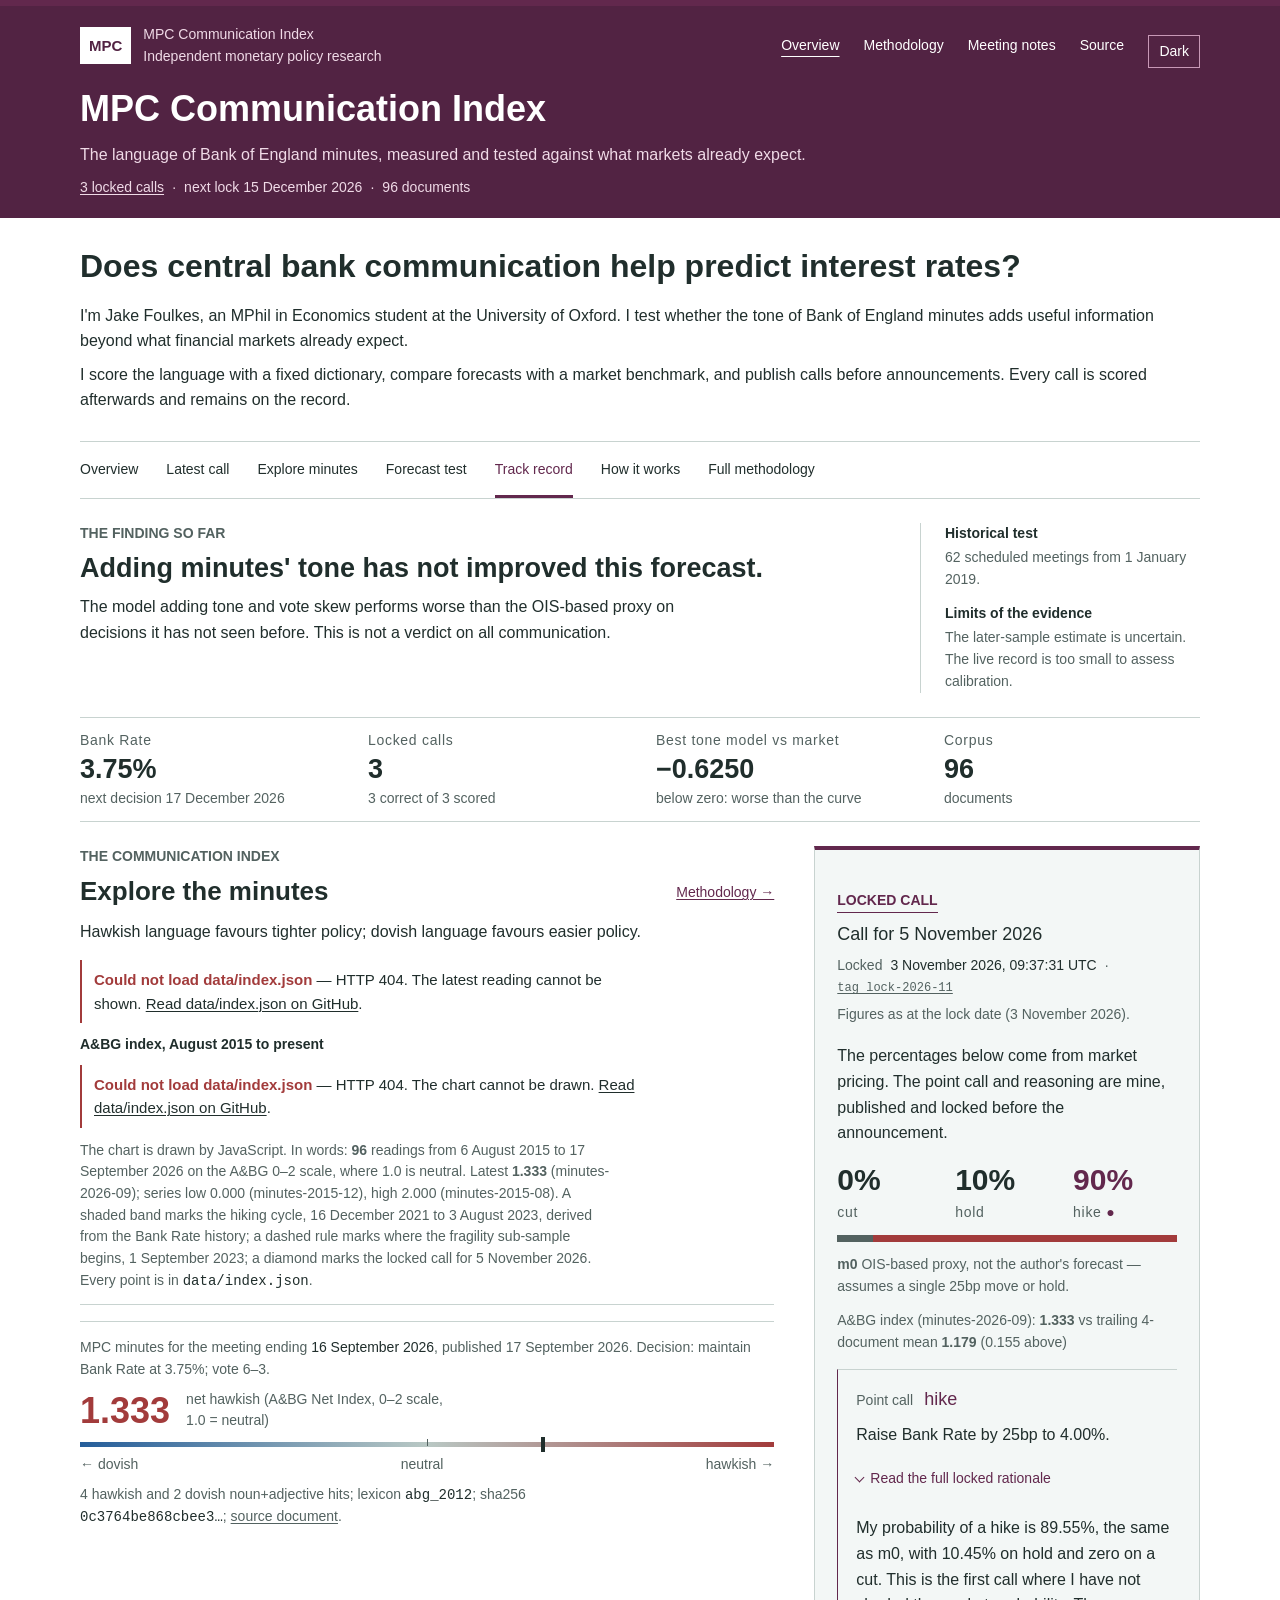
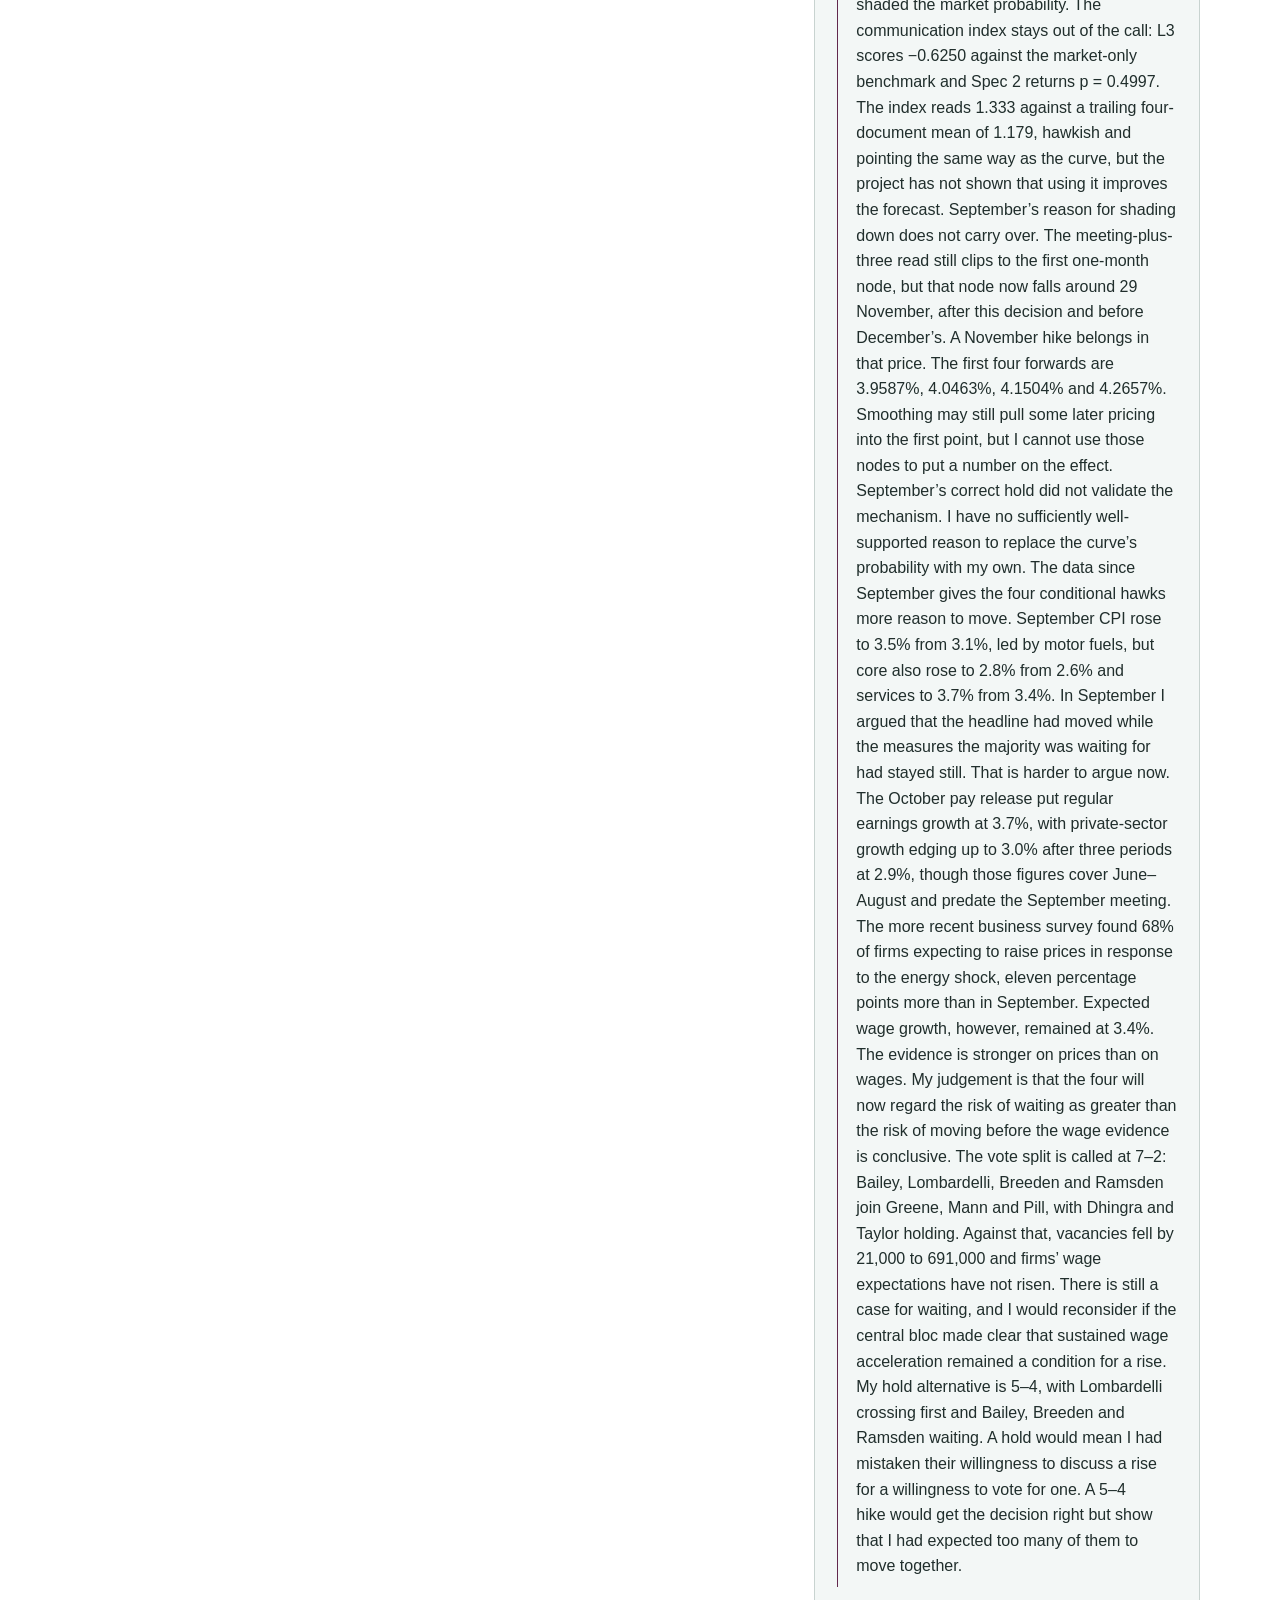
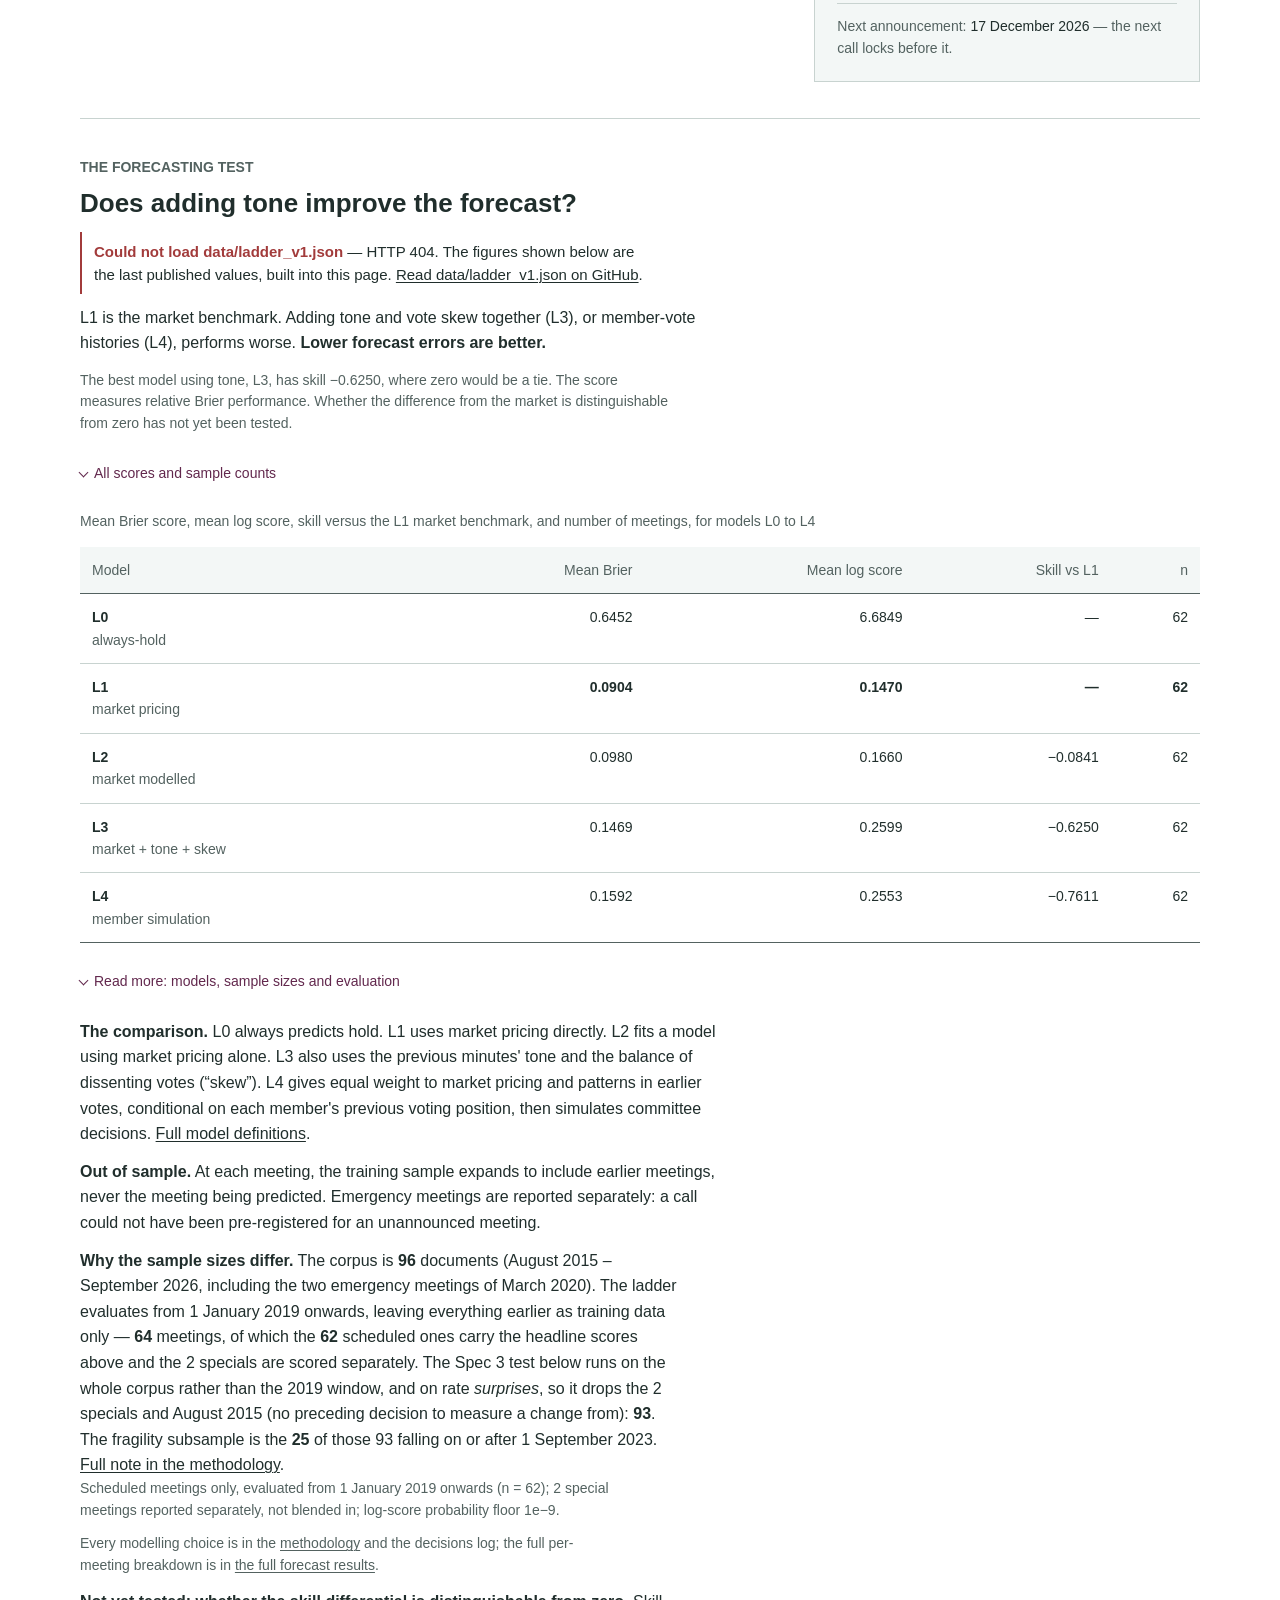
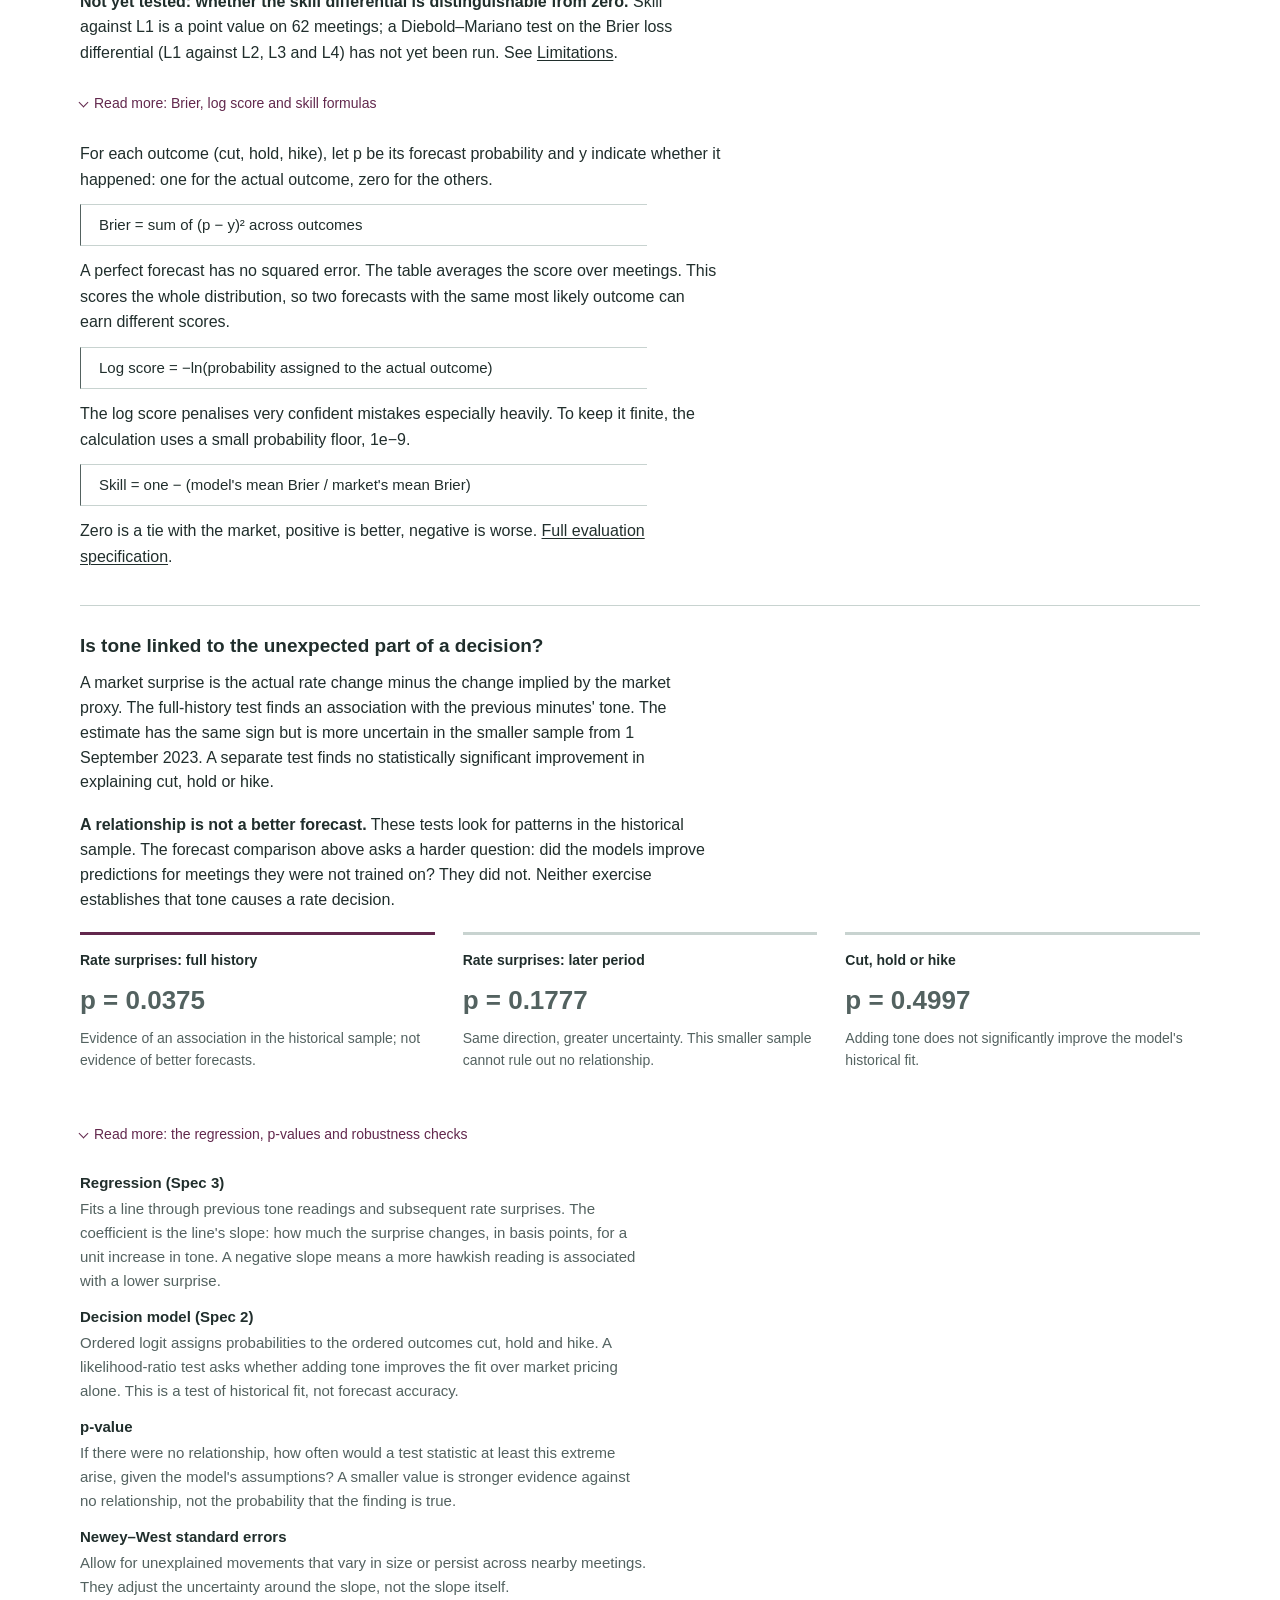
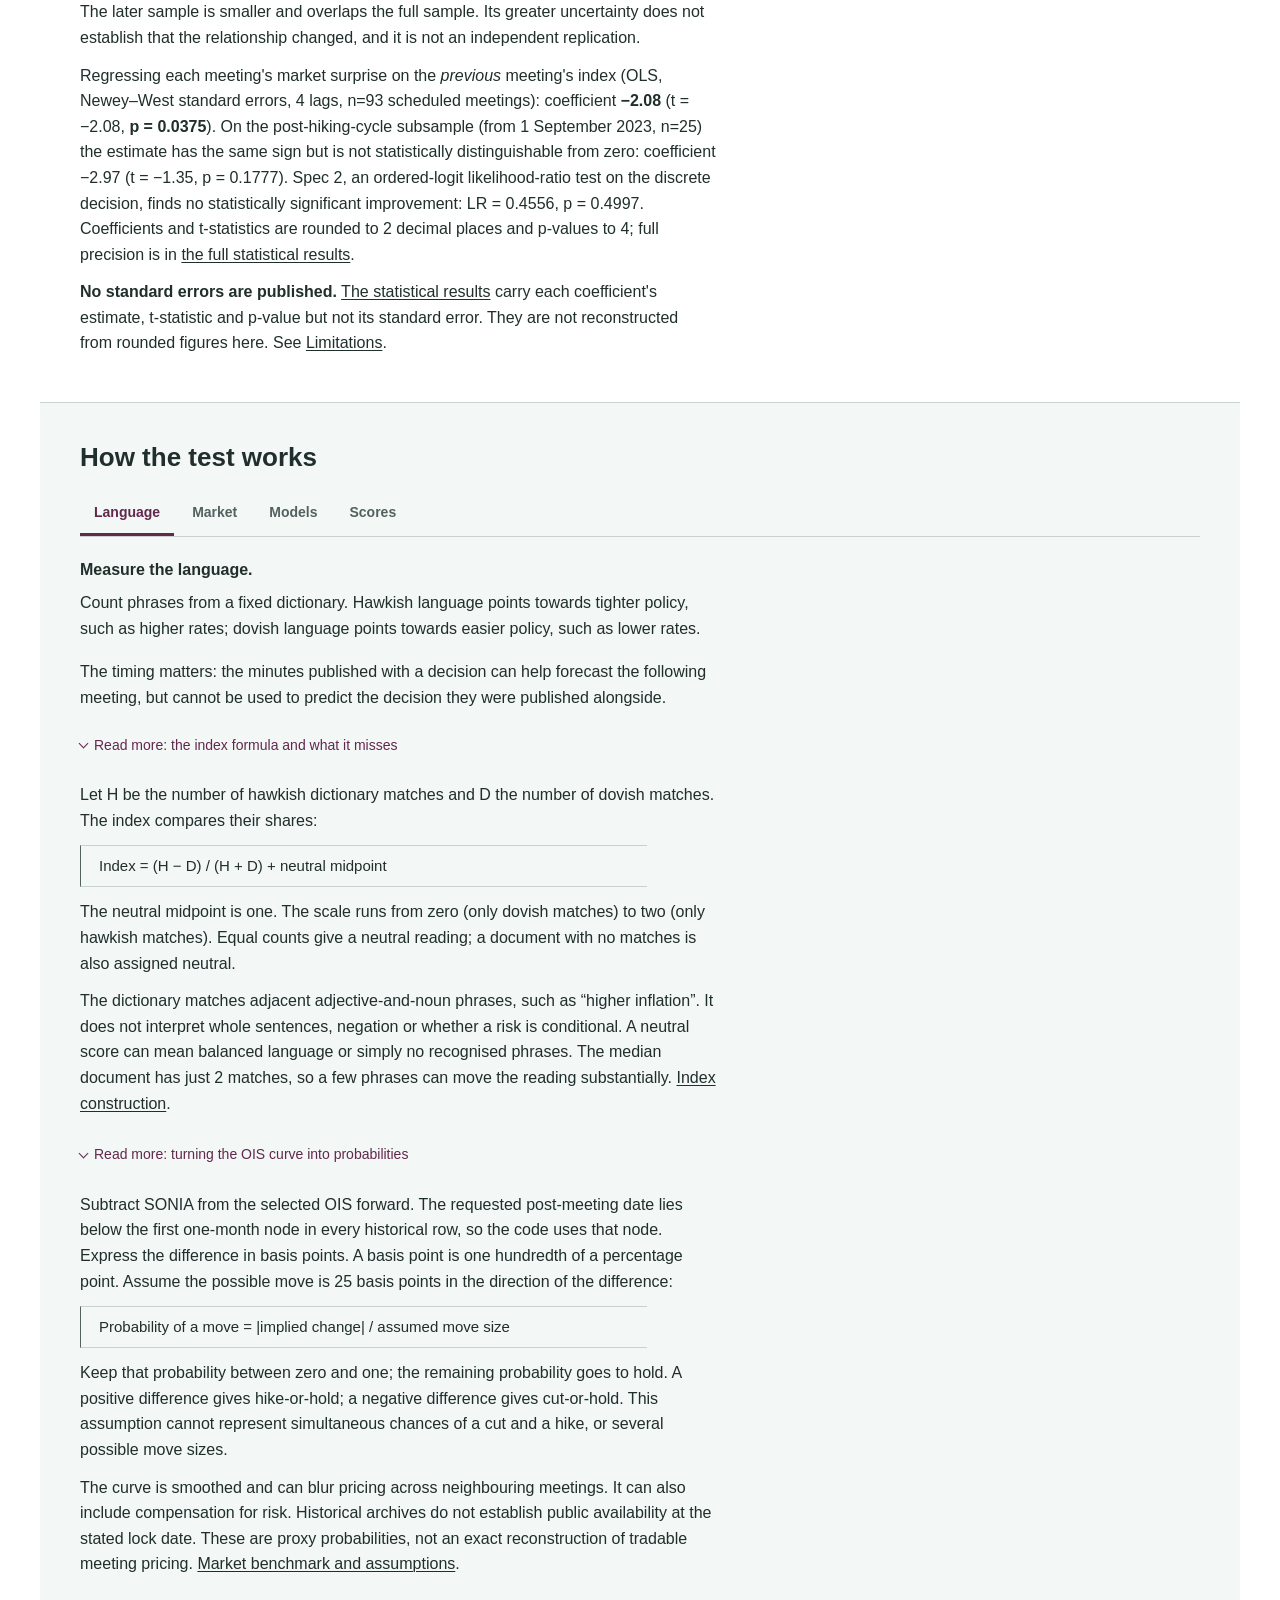
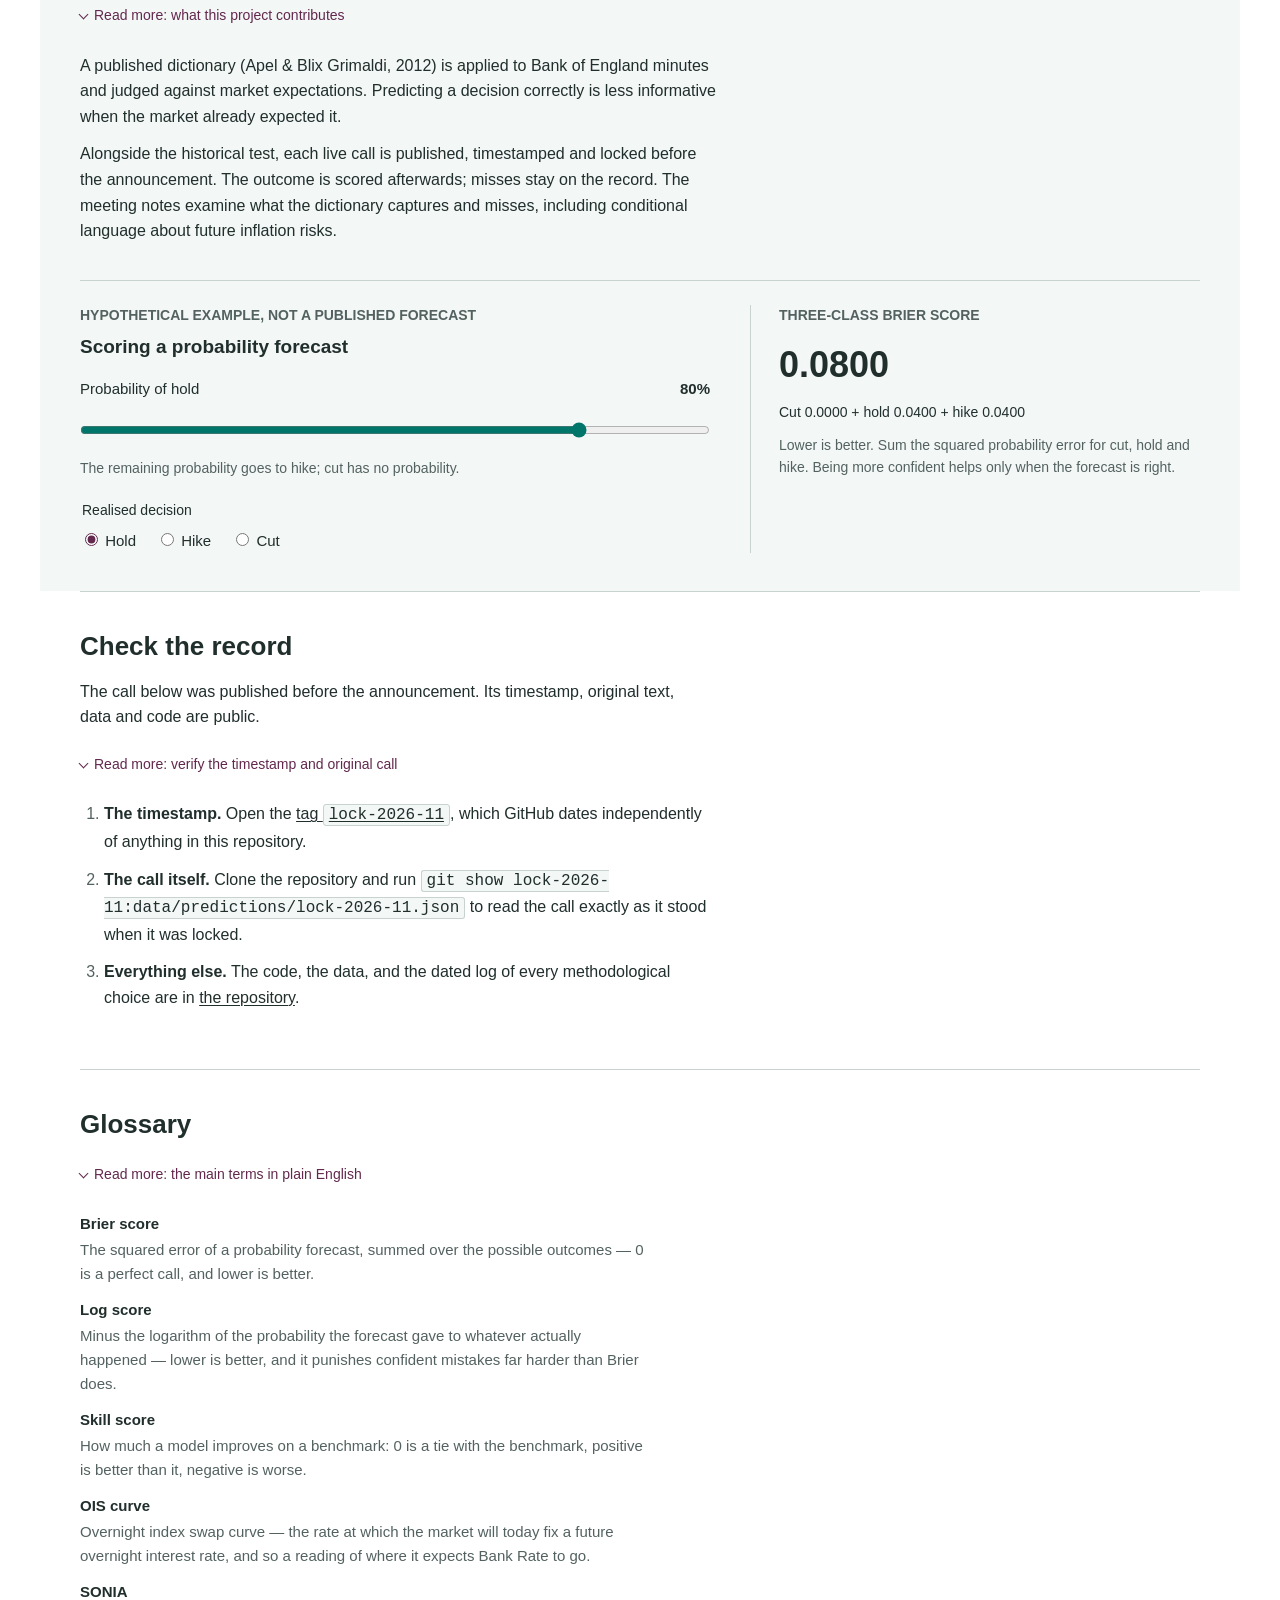
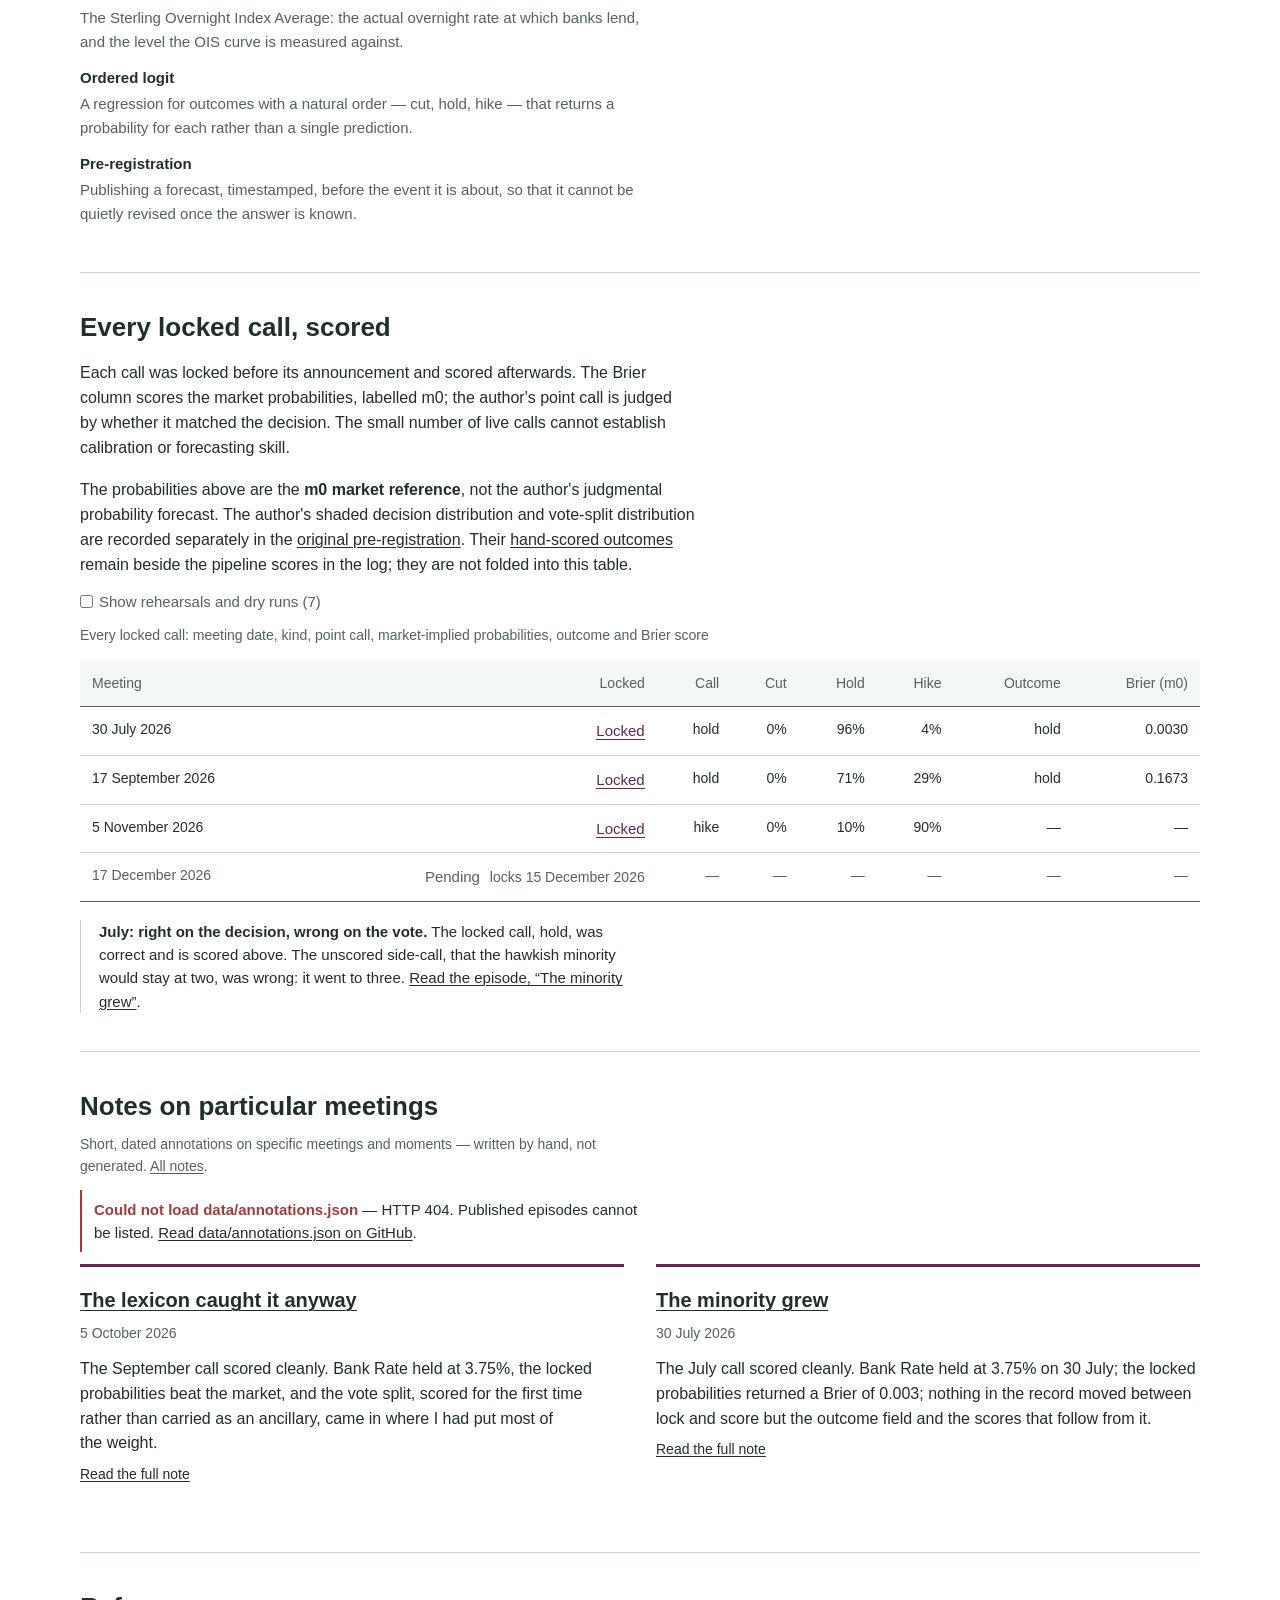
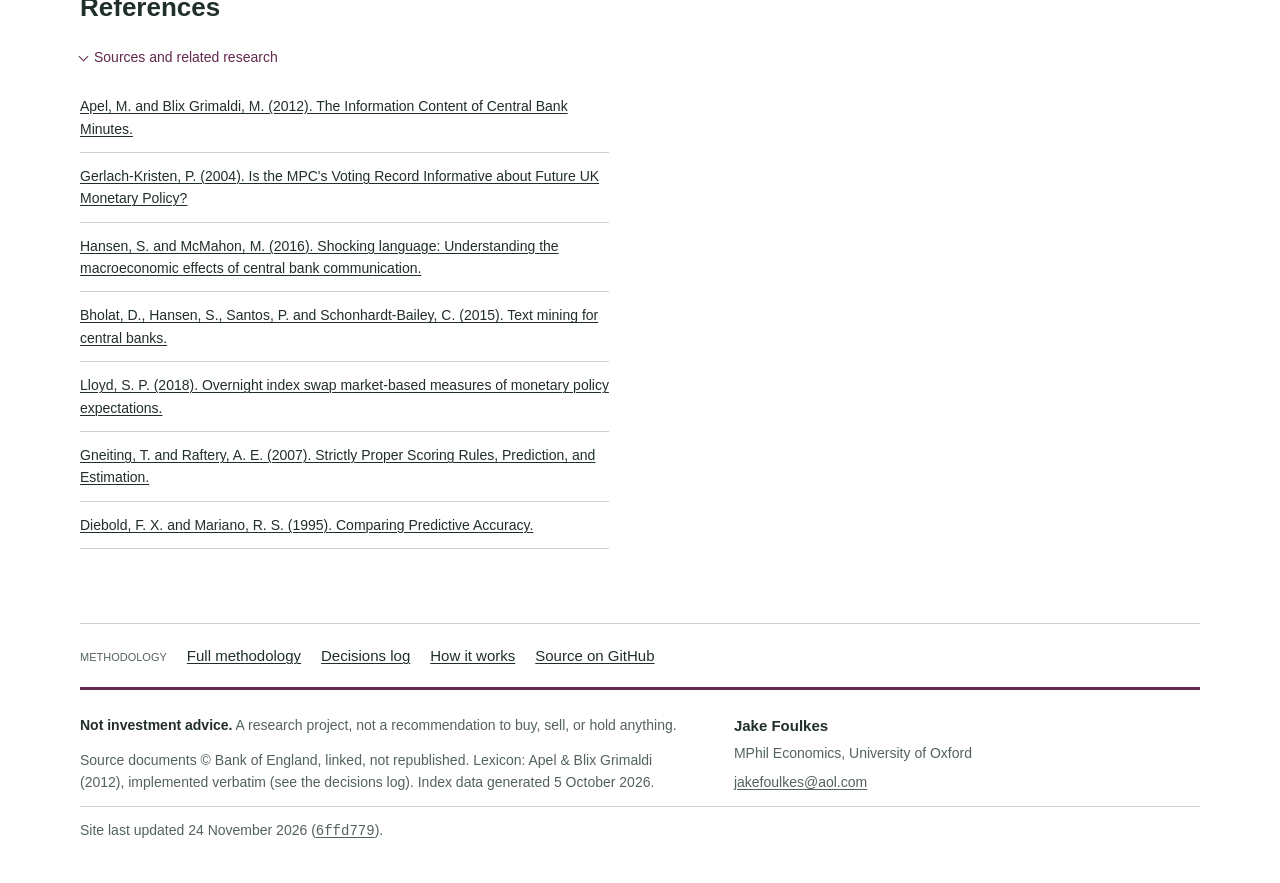
==== commit d438ef49: "Last-updated stamp for the November outcome Co-Authored-By: Claude Opus 5.5 <noreply@anthropic.com> " ====
--- a/index.html
+++ b/index.html
@@ -10,7 +10,8 @@
 <!-- /fallback:metaauthor -->
 <meta name="theme-color" media="(prefers-color-scheme: light)" content="#ffffff">
 <meta name="theme-color" media="(prefers-color-scheme: dark)" content="#131b19">
-
+<!-- Applies a remembered theme before first paint and marks scripting as
+     available; everything else is in site/theme.js. -->
 <script>(function(){var r=document.documentElement;r.classList.add('js');try{var t=localStorage.getItem('mpc-index-theme');if(t)r.setAttribute('data-theme',t);}catch(e){}})();</script>
 <link rel="preload" href="site/fonts/SourceSerif4-Regular.woff2" as="font" type="font/woff2" crossorigin>
 <link rel="preload" href="site/fonts/SourceSerif4Display-Regular.woff2" as="font" type="font/woff2" crossorigin>
@@ -22,7 +23,8 @@
 <meta property="og:url" content="https://jakefoulkes1.github.io/mpc-communication-index/">
 <meta property="og:title" content="MPC Communication Index">
 <meta property="og:description" content="Does the tone of Bank of England MPC communication predict the next Bank Rate decision beyond what markets already price? Calls locked before each announcement, scored after — including the misses.">
-
+<!-- Share card: built at build time by pipeline/build_og_image.py from
+     data/index.json, so the picture is the real series, not an illustration. -->
 <meta property="og:image" content="https://jakefoulkes1.github.io/mpc-communication-index/og-image.png">
 <meta property="og:image:type" content="image/png">
 <meta property="og:image:width" content="1200">
@@ -45,54 +47,41 @@
     <h1>MPC Communication Index</h1>
     <p class="thesis">The language of Bank of England minutes, measured and tested
     against what markets already expect.</p>
-    
-    <p class="status-line" id="status-line"><!-- fallback:status --><a href="#call-card">3 forecasts published</a> <span class="sep" aria-hidden="true">&middot;</span> next forecast 15 December 2026 <span class="sep" aria-hidden="true">&middot;</span> 96 sets of minutes analysed<!-- /fallback:status --> <span class="sep" aria-hidden="true">&middot;</span> <span id="build-stamp"><!-- fallback:buildstamp -->site built 3 November 2026 (<a href="https://github.com/jakefoulkes1/mpc-communication-index/commit/b3f5516d837ab14dfe742941aa861adbdc7bbb76"><code>b3f5516</code></a>)<!-- /fallback:buildstamp --></span></p>
+    <!-- Status line, generated: counts and the next lock date by
+         pipeline/build_fallbacks.py, the build stamp by
+         pipeline/build_build_info.py (the same source as the footer). -->
+    <p class="status-line" id="status-line"><!-- fallback:status --><a href="#call-card">3 locked calls</a> <span class="sep" aria-hidden="true">&middot;</span> next lock 15 December 2026 <span class="sep" aria-hidden="true">&middot;</span> 96 documents<!-- /fallback:status --> <span class="sep" aria-hidden="true">&middot;</span> <span id="build-stamp"><!-- fallback:buildstamp -->site built 24 November 2026 (<a href="https://github.com/jakefoulkes1/mpc-communication-index/commit/6ffd77978a4519abcd9587ef2f86f483a6d81571"><code>6ffd779</code></a>)<!-- /fallback:buildstamp --></span></p>
   </header>
 
   <main id="main">
 
   <section class="section project-intro" id="about" aria-labelledby="about-h">
-    <h2 id="about-h">About this project</h2>
+    <h2 id="about-h">Does central bank communication help predict interest rates?</h2>
     <p>I'm Jake Foulkes, an MPhil in Economics student at the University of Oxford.
-    Before each Bank of England rate decision I publish a forecast with a timestamp, and I
-    score it afterwards, misses included.</p>
-    <p>The project also asks whether the language of the Monetary Policy Committee's minutes
-    adds anything to what financial markets already expect.</p>
+    I test whether the tone of Bank of England minutes adds
+    useful information beyond what financial markets already expect.</p>
+    <p>I score the language with a fixed dictionary, compare forecasts with a market
+    benchmark, and publish calls before announcements. Every call is scored afterwards
+    and remains on the record.</p>
   </section>
 
   <nav class="reader-nav" aria-label="On this page">
-    <a href="#current-view">My view</a>
-    <a href="#summary">Evidence</a>
-    <a href="#track-record">Forecast record</a>
-    <a href="#episodes">Meeting notes</a>
-    <a href="#how-it-works">Methods</a>
+    <a href="#summary">Overview</a>
+    <a href="#call-card">Latest call</a>
+    <a href="#index-history">Explore minutes</a>
+    <a href="#results">Forecast test</a>
+    <a href="#track-record">Track record</a>
+    <a href="#how-it-works">How it works</a>
     <a href="methodology.html">Full methodology</a>
   </nav>
 
-  <!-- fallback:view -->
-  <section class="section current-view" id="current-view" aria-labelledby="view-h">
-    <span class="eyebrow">My current view</span>
-    <h2 id="view-h">5 November: I expect Bank Rate to rise to 4.00%.</h2>
-    <dl class="view-facts">
-      <div><dt>Probability of a hike</dt><dd>89.55%</dd></div>
-      <div><dt>Vote forecast</dt><dd>7–2</dd></div>
-      <div><dt>Published</dt><dd class="when"><time datetime="2026-11-03T09:37:31+00:00">3 November 2026, 09:37:31 UTC</time>, before the decision</dd></div>
-    </dl>
-    <p class="view-risk"><strong>Main risk.</strong> The central bloc waits for stronger wage evidence.</p>
-    <h3 class="subhead">Why</h3>
-    <ol class="view-reasons"><li>Inflation has moved up on every measure I watch: September CPI rose to 3.5% from 3.1%, core to 2.8% from 2.6%, and services to 3.7% from 3.4%.</li><li>The argument for waiting is weaker than in September. 68% of firms now expect to raise prices, eleven percentage points more than then, although expected wage growth stayed at 3.4%.</li><li>The market already prices a hike at 89.55%, so I did not shade it. The language index is not part of the call.</li></ol>
-    <p class="fine">These three points summarise the original rationale, which is unchanged since it was
-    published: <a href="#call-card">read the original locked rationale</a>.</p>
-  </section>
-  <!-- /fallback:view -->
-
+  <!-- Findings follow the project introduction. Every figure is generated. -->
   <section class="section" id="summary" aria-labelledby="summary-h">
-    <span class="eyebrow">Evidence and risks</span>
-    <h2 id="summary-h">What the evidence shows</h2>
+    <span class="eyebrow">The finding so far</span>
+    <h2 id="summary-h">Adding minutes' tone has not improved this forecast.</h2>
     <ul class="takeaways">
-      <li>Adding language and voting patterns to market pricing did not improve these forecasts.
-      The model that used them scored worse than market pricing alone on decisions it had not seen.
-      That is a result about these models and this sample, not a verdict on all central bank communication.</li>
+      <li>The model adding tone and vote skew performs worse than the OIS-based proxy
+      on decisions it has not seen before. This is not a verdict on all communication.</li>
     </ul>
     <div class="summary-facts">
       <p><strong>Historical test</strong>
@@ -104,21 +93,139 @@
 
   </section>
 
+  <!-- Figures generated from the catalogue by pipeline/build_fallbacks.py. -->
   <!-- fallback:statstrip -->
-  <dl class="statstrip"><div class="stat"><dt>Bank Rate</dt><dd class="stat-n">3.75%</dd><dd class="stat-sub">next decision 5 November 2026</dd></div><div class="stat"><dt>Forecasts published</dt><dd class="stat-n">3</dd><dd class="stat-sub">2 of 2 decided calls correct</dd></div><div class="stat"><dt>Language and voting patterns</dt><dd class="stat-n">No gain</dd><dd class="stat-sub">added to market pricing, forecasts scored worse than the market reference (skill score &minus;0.6250)</dd></div><div class="stat"><dt>Minutes analysed</dt><dd class="stat-n">96</dd><dd class="stat-sub">Bank of England MPC minutes</dd></div></dl>
+  <dl class="statstrip"><div class="stat"><dt>Bank Rate</dt><dd class="stat-n">3.75%</dd><dd class="stat-sub">next decision 17 December 2026</dd></div><div class="stat"><dt>Locked calls</dt><dd class="stat-n">3</dd><dd class="stat-sub">3 correct of 3 scored</dd></div><div class="stat"><dt>Best tone model vs market</dt><dd class="stat-n">&minus;0.6250</dd><dd class="stat-sub">below zero: worse than the curve</dd></div><div class="stat"><dt>Corpus</dt><dd class="stat-n">96</dd><dd class="stat-sub">documents</dd></div></dl>
   <!-- /fallback:statstrip -->
 
+  <div class="dashboard-grid">
+<section class="section" id="index-history">
+    <div class="section-heading"><div><span class="eyebrow">The communication index</span>
+    <h2>Explore the minutes</h2></div><a href="methodology.html#index-construction">Methodology &rarr;</a></div>
+    <p class="plain-summary">Hawkish language favours tighter policy; dovish language favours easier policy.</p>
+    <div class="explorer-toolbar" id="explorer-toolbar" hidden>
+      <label>Meeting<select id="meeting-select" aria-label="Meeting"></select></label>
+      <label>Chart period<select id="period-select" aria-label="Chart period"><option value="all">Full history</option><option value="recent">Recent meetings</option><option value="post">Post-hiking cycle</option></select></label>
+    </div>
+
+    <div id="status" style="display:none"></div>
+
+
+
+
+    <h3 class="subhead">A&amp;BG index, <!-- fig:corpus_start_month -->August 2015<!-- /fig:corpus_start_month --> to present</h3>
+    <div id="chart-status" class="fine" style="display:none"></div>
+    <!-- fallback:chart - the chart needs JavaScript to draw; this is the same
+         series described in words, generated from data/index.json and hidden
+         by renderChart() once the real chart is on screen. -->
+    <p class="fine" id="chart-fallback">The chart is drawn by JavaScript. In words:
+    <strong>96</strong> readings from 6 August 2015 to
+    17 September 2026 on the A&amp;BG 0&ndash;2 scale, where 1.0
+    is neutral. Latest <strong>1.333</strong> (minutes-2026-09); series low
+    0.000 (minutes-2015-12), high 2.000 (minutes-2015-08). A shaded band marks the hiking cycle, 16 December 2021 to 3 August 2023, derived from the Bank Rate history;
+    a dashed rule marks where the fragility sub-sample begins, 1 September 2023; a diamond marks
+    the locked call for 5 November 2026. Every point is in
+    <code>data/index.json</code>.</p>
+    <!-- /fallback:chart -->
+    <div class="chart-controls" id="chart-controls" style="display:none">
+      <label><input type="checkbox" id="toggle-decisions" checked> Decision with these minutes</label>
+      <label><input type="checkbox" id="toggle-bankrate" checked>
+        <span class="swatch"></span> Bank Rate</label>
+    </div>
+    <!-- fallback:chartmeta - the overlays' dates, generated by
+         pipeline/build_fallbacks.py from data/inference_v1.json (the
+         fragility sub-sample start) and the prediction file on display
+         (the locked call's meeting); the hiking-cycle band is derived by
+         the chart itself from the Bank Rate history in site_context.json. -->
+    <div class="chart-wrap" id="chart-wrap" data-fragility-start="2023-09-01"
+         data-fragility-label="fragility sub-sample begins"
+         data-locked-meeting="2026-11-05">
+      <svg id="chart" viewBox="0 0 700 260" style="display:none"
+           role="img" aria-labelledby="chart-title chart-desc" tabindex="0"></svg>
+      <div class="chart-tip" id="chart-tip" style="display:none" role="status" aria-live="polite"></div>
+    </div>
+    <!-- /fallback:chartmeta -->
+    <div class="fine" id="chart-legend"></div>
+  <hr class="divider">
+<!-- fallback:latest - the latest reading, generated from data/index.json
+         by pipeline/build_fallbacks.py and overwritten by renderLatest() on
+         success. Shown by default so a failed fetch leaves a reading, not a
+         blank. -->
+    <div class="reading" id="content">
+      <p class="docline" id="docline">MPC minutes for the meeting ending <strong>16 September 2026</strong>, published 17 September 2026. Decision: maintain Bank Rate at 3.75%; vote 6&ndash;3.</p>
+      <p class="score" id="score"><span class="sign-hawk">1.333</span> <span class="score-word">net hawkish (A&amp;BG Net Index, 0&ndash;2 scale, 1.0 = neutral)</span></p>
+      <div class="scale"><div class="marker" id="marker" style="left:66.6650%"></div></div>
+      <div class="scale-labels"><span>&larr; dovish</span><span>neutral</span><span>hawkish &rarr;</span></div>
+      <p class="fine" id="detail">4 hawkish and 2 dovish noun+adjective hits; lexicon <code>abg_2012</code>; sha256 <code>0c3764be868cbee3&hellip;</code>; <a href="https://www.bankofengland.co.uk/monetary-policy-summary-and-minutes/2026/september-2026">source document</a>.</p>
+    </div>
+    <!-- /fallback:latest -->
+<dl class="meeting-facts" id="meeting-facts" hidden aria-live="polite"></dl>
+</section>
+<!-- fallback:call -->
+  <section class="section call-card locked" id="call-card" aria-labelledby="call-badge"
+           data-prediction-file="data/predictions/lock-2026-11.json">
+    <div class="call-badge locked" id="call-badge">LOCKED CALL &middot; SCORED</div>
+    <p class="call-heading" id="call-heading">Call for <strong>5 November 2026</strong></p>
+    <p class="call-stamp" id="call-stamp"><span class="stamp-label">Locked</span><time
+      datetime="2026-11-03T09:37:31+00:00">3 November 2026, 09:37:31 UTC</time> <span
+      aria-hidden="true">&middot;</span> <a
+      href="https://github.com/jakefoulkes1/mpc-communication-index/releases/tag/lock-2026-11" rel="noopener">tag lock-2026-11</a></p>
+    <!-- Every number in this card is the locked file's own, and the locked
+         file is never edited. Where a figure elsewhere on the site has since
+         been recomputed on a larger corpus, the two will differ; this line
+         says which one a reader is looking at. -->
+    <p class="call-asat" id="call-asat">Figures as at the lock date (3 November 2026).</p>
+
+    <p class="plain-summary" id="call-plain">The percentages below come from market
+    pricing. The point call and reasoning are mine, published and locked before
+    the announcement.</p>
+
+    <div class="call-probs" id="call-probs"><div class="call-prob"><span class="n">0%</span><span class="l">cut</span></div><div class="call-prob"><span class="n">10%</span><span class="l">hold</span></div><div class="call-prob is-lead is-call"><span class="n">90%</span><span class="l">hike</span></div></div>
+    <div class="call-probbar" id="call-probbar" aria-hidden="true"><span class="seg-cut" style="width:0.0%"></span><span class="seg-hold" style="width:10.4%"></span><span class="seg-hike" style="width:89.5%"></span></div>
+    <p class="call-probsrc" id="call-probsrc"><strong>m0</strong> <span class="prob-gloss">OIS-based proxy, not the author's forecast</span> &mdash; assumes a single 25bp move or hold.</p>
+    <p class="fine call-index-line" id="call-index-line">A&amp;BG index (minutes-2026-09): <strong>1.333</strong> vs trailing 4-document mean <strong>1.179</strong> (0.155 above)</p>
+    <div class="call-rationale" id="call-rationale">
+      <p class="call-rationale-h" id="call-rationale-h">Point call <span class="pt-call">hike</span></p>
+      <p class="call-rationale-body" id="call-rationale-body">Raise Bank Rate by 25bp to 4.00%.</p>
+      <details class="disclosure rationale-more" open>
+        <summary><span class="caret" aria-hidden="true"></span>Read the full locked rationale</summary>
+        <div class="disclosure-body"><p class="call-rationale-body" id="call-rationale-rest">My probability of a hike is 89.55%, the same as m0, with 10.45% on hold and zero on a cut. This is the first call where I have not shaded the market probability. The communication index stays out of the call: L3 scores &minus;0.6250 against the market-only benchmark and Spec 2 returns p = 0.4997. The index reads 1.333 against a trailing four-document mean of 1.179, hawkish and pointing the same way as the curve, but the project has not shown that using it improves the forecast.
+
+September’s reason for shading down does not carry over. The meeting-plus-three read still clips to the first one-month node, but that node now falls around 29 November, after this decision and before December’s. A November hike belongs in that price. The first four forwards are 3.9587%, 4.0463%, 4.1504% and 4.2657%. Smoothing may still pull some later pricing into the first point, but I cannot use those nodes to put a number on the effect. September’s correct hold did not validate the mechanism. I have no sufficiently well-supported reason to replace the curve’s probability with my own.
+
+The data since September gives the four conditional hawks more reason to move. September CPI rose to 3.5% from 3.1%, led by motor fuels, but core also rose to 2.8% from 2.6% and services to 3.7% from 3.4%. In September I argued that the headline had moved while the measures the majority was waiting for had stayed still. That is harder to argue now. The October pay release put regular earnings growth at 3.7%, with private-sector growth edging up to 3.0% after three periods at 2.9%, though those figures cover June–August and predate the September meeting. The more recent business survey found 68% of firms expecting to raise prices in response to the energy shock, eleven percentage points more than in September. Expected wage growth, however, remained at 3.4%. The evidence is stronger on prices than on wages. My judgement is that the four will now regard the risk of waiting as greater than the risk of moving before the wage evidence is conclusive.
+
+The vote split is called at 7–2: Bailey, Lombardelli, Breeden and Ramsden join Greene, Mann and Pill, with Dhingra and Taylor holding. Against that, vacancies fell by 21,000 to 691,000 and firms’ wage expectations have not risen. There is still a case for waiting, and I would reconsider if the central bloc made clear that sustained wage acceleration remained a condition for a rise. My hold alternative is 5–4, with Lombardelli crossing first and Bailey, Breeden and Ramsden waiting. A hold would mean I had mistaken their willingness to discuss a rise for a willingness to vote for one. A 5–4 hike would get the decision right but show that I had expected too many of them to move together.</p></div>
+      </details>
+    </div>
+    <p class="fine" id="call-fine" style="display:none"></p>
+
+    <!-- Once the announcement has happened and score_outcomes has run, the
+         card stops being a forward-looking notice and becomes a result. Both
+         figures come from the locked file's own outcome/scores fields. -->
+    <div class="call-outcome" id="call-outcome">
+      <div class="call-outcome-row"><span class="oc-item"><span class="oc-l">Outcome</span><span class="oc-v">hike</span></span><span class="oc-item"><span class="oc-l">Brier (m0)</span><span class="oc-v">0.0218</span></span><span class="oc-item"><span class="oc-l">Point call</span><span class="oc-v oc-hit">matched</span></span></div>
+      <p class="oc-note" id="call-outcome-note">The outcome and scores were added after
+      the announcement. The original call and reasoning are retained.</p>
+    </div>
+
+    <p class="call-next" id="call-next">Next announcement:
+      <strong>17 December 2026</strong> &mdash; the next call locks before it.</p>
+  </section>
+  <!-- /fallback:call -->
+  </div>
+
 <section class="section" id="results">
-    <span class="eyebrow">The test</span>
-    <h2 id="ladder-heading">Does adding information improve the forecast?</h2>
-    <h3 class="subhead">Forecast comparison <span class="count" id="ladder-schema">(ladder-v1)</span></h3>
+    <span class="eyebrow">The forecasting test</span>
+    <h2 id="ladder-heading">Does adding tone improve the forecast?</h2>
+    <h3 class="subhead">Benchmark ladder <span class="count" id="ladder-schema">(ladder-v1)</span></h3>
     <div id="ladder-status" style="display:none"></div>
     <div id="ladder-content">
-      <p class="plain-summary" id="ladder-caption">The market reference is the benchmark.
-      Adding language and voting patterns, or members' earlier votes, makes the forecast worse.
+      <p class="plain-summary" id="ladder-caption">L1 is the market benchmark.
+      Adding tone and vote skew together (L3), or member-vote histories (L4), performs worse.
       <strong>Lower forecast errors are better.</strong></p>
       <p class="results-framing">
-        The best model that reads the minutes (market pricing + language + voting patterns) has skill
+        The best model using tone, L3, has skill
         <!-- fig:l3_skill -->&minus;0.6250<!-- /fig:l3_skill -->, where zero would be a tie.
         The score measures relative Brier performance. Whether the difference from
         the market is distinguishable from zero has not yet been tested.
@@ -139,20 +246,21 @@
       <details class="disclosure score-table" open>
         <summary><span class="caret" aria-hidden="true"></span>All scores and sample counts</summary>
         <div class="disclosure-body">
-      <div class="table-scroll" tabindex="0" role="region" aria-label="Forecast comparison scores for the five models">
+      <div class="table-scroll" tabindex="0" role="region" aria-label="Benchmark ladder scores, L0 to L4">
         <table id="ladder-table">
           <caption>Mean Brier score, mean log score, skill versus the
-          market reference, and number of meetings, for the five models</caption>
+          L1 market benchmark, and number of meetings, for models L0 to L4</caption>
           <thead>
-            <tr><th scope="col">Model</th><th scope="col">Mean Brier</th><th scope="col">Mean log score</th><th scope="col">Skill vs market reference</th><th scope="col">n</th></tr>
+            <tr><th scope="col">Model</th><th scope="col">Mean Brier</th><th scope="col">Mean log score</th><th scope="col">Skill vs L1</th><th scope="col">n</th></tr>
           </thead>
-          <!-- fallback:ladder -->
+          <!-- fallback:ladder - generated from data/ladder_v1.json, replaced by
+               renderLadder() on success, asserted by test_static_fallback.py. -->
           <tbody id="ladder-tbody">
-            <tr><td><strong>Always predict hold</strong><span class="model-gloss">Model L0</span></td><td>0.6452</td><td>6.6849</td><td>&mdash;</td><td>62</td></tr>
-            <tr class="model-l1"><td><strong>Market reference</strong><span class="model-gloss">Model L1</span></td><td>0.0904</td><td>0.1470</td><td>&mdash;</td><td>62</td></tr>
-            <tr><td><strong>Market pricing, refitted</strong><span class="model-gloss">Model L2</span></td><td>0.0980</td><td>0.1660</td><td>&minus;0.0841</td><td>62</td></tr>
-            <tr><td><strong>Market pricing + language + voting patterns</strong><span class="model-gloss">Model L3</span></td><td>0.1469</td><td>0.2599</td><td>&minus;0.6250</td><td>62</td></tr>
-            <tr><td><strong>Member-by-member voting simulation</strong><span class="model-gloss">Model L4</span></td><td>0.1592</td><td>0.2553</td><td>&minus;0.7611</td><td>62</td></tr>
+            <tr><td><strong>L0</strong><span class="model-gloss">always-hold</span></td><td>0.6452</td><td>6.6849</td><td>&mdash;</td><td>62</td></tr>
+            <tr class="model-l1"><td><strong>L1</strong><span class="model-gloss">market pricing</span></td><td>0.0904</td><td>0.1470</td><td>&mdash;</td><td>62</td></tr>
+            <tr><td><strong>L2</strong><span class="model-gloss">market modelled</span></td><td>0.0980</td><td>0.1660</td><td>&minus;0.0841</td><td>62</td></tr>
+            <tr><td><strong>L3</strong><span class="model-gloss">market + tone + skew</span></td><td>0.1469</td><td>0.2599</td><td>&minus;0.6250</td><td>62</td></tr>
+            <tr><td><strong>L4</strong><span class="model-gloss">member simulation</span></td><td>0.1592</td><td>0.2553</td><td>&minus;0.7611</td><td>62</td></tr>
           </tbody>
         <!-- /fallback:ladder -->
         </table>
@@ -160,6 +268,9 @@
         </div>
       </details>
 
+      <!-- Why the n's differ. This is where a reader meets the first sample
+           size on the page, so the explanation sits here rather than in a
+           footnote. Canonical version: methodology.html#sample-sizes. -->
       <details class="disclosure" open>
         <summary><span class="caret" aria-hidden="true"></span>Read more: models, sample sizes and evaluation</summary>
         <div class="disclosure-body">
@@ -195,7 +306,8 @@
       <!-- fig:frag_start -->1 September 2023<!-- /fig:frag_start -->. <a href="methodology.html#sample-sizes">Full note in the
       methodology</a>.</p>
 
-          <!-- fallback:laddermeta -->
+          <!-- fallback:laddermeta - generated from data/ladder_v1.json by
+               pipeline/build_fallbacks.py, replaced by renderLadder() on success. -->
           <p class="fine" id="ladder-meta" style="margin-top:0">Scheduled meetings only, evaluated from 1 January 2019 onwards (n&nbsp;=&nbsp;62); 2 special meetings reported separately, not blended in; log-score probability floor 1e&minus;9.</p>
           <!-- /fallback:laddermeta -->
           <p class="fine">
@@ -235,7 +347,9 @@
 
     <hr class="divider">
     <h3 class="subhead">Is tone linked to the unexpected part of a decision?</h3>
-    
+    <!-- The plain-English summary is static and always visible: it is a
+         sentence, not a figure, so it should survive a failed fetch. Only
+         the numeric line below it waits on data/inference_v1.json. -->
     <p class="plain-summary" id="spec3-caption">A market surprise is the actual rate change
     minus the change implied by the market proxy. The full-history test finds an association
     with the previous minutes' tone. The estimate has the same sign but
@@ -273,7 +387,8 @@
           <p class="prose">The later sample is smaller and overlaps the full sample.
           Its greater uncertainty does not establish that the relationship changed,
           and it is not an independent replication.</p>
-        <!-- fallback:spec3 -->
+        <!-- fallback:spec3 - generated from data/inference_v1.json, replaced by
+             renderInference() on success, asserted by test_static_fallback.py. -->
           <p id="spec3-line" class="prose" style="margin:0">Regressing each meeting's market surprise on the <em>previous</em> meeting's index (OLS, Newey&ndash;West standard errors, 4 lags, n=93 scheduled meetings): coefficient <strong>&minus;2.08</strong> (t = &minus;2.08, <strong>p = 0.0375</strong>). On the post-hiking-cycle subsample (from 1 September 2023, n=25) the estimate has the same sign but is not statistically distinguishable from zero: coefficient &minus;2.97 (t = &minus;1.35, p = 0.1777). Spec 2, an ordered-logit likelihood-ratio test on the discrete decision, finds no statistically significant improvement: LR = 0.4556, p = 0.4997. Coefficients and t-statistics are rounded to 2 decimal places and p-values to 4; full precision is in <a href="data/inference_v1.json">the full statistical results</a>.</p>
         <!-- /fallback:spec3 -->
           <p class="fine substantive"><strong>No standard errors are published.</strong>
@@ -284,178 +399,6 @@
       </details>
     </div>
   </section>
-
-  <section class="section" id="track-record">
-    <span class="eyebrow">Forecast record</span>
-    <h2>My forecast, the market's, and what happened</h2>
-    <p class="plain-summary">Each forecast was published before its decision and scored afterwards.
-    Lower scores are better. Three forecasts are too few to show whether the forecasts are well
-    calibrated or skilful, so the record is here to be checked rather than to impress.</p>
-    <!-- fallback:record -->
-    <div class="table-scroll" tabindex="0" role="region" aria-label="Market reference, my forecast and outcome for each decision">
-      <table class="record-table">
-        <caption>Each date links to the forecast as it was published. Scores are Brier scores: lower is better, and 0 is a perfect call.</caption>
-        <thead><tr><th scope="col">Decision</th><th scope="col">Market reference: chance of a hike</th><th scope="col">My chance of a hike</th><th scope="col">My vote forecast</th><th scope="col">What happened</th><th scope="col">Market reference score</th><th scope="col">My score</th><th scope="col">My vote forecast score</th></tr></thead>
-        <tbody>
-          <tr><th scope="row"><a href="https://github.com/jakefoulkes1/mpc-communication-index/releases/tag/lock-2026-07">30 July 2026</a></th><td>3.86%</td><td>not recorded</td><td>2 votes to hike (not scored)</td><td>Hold, 6–3</td><td>0.0030</td><td>&mdash;</td><td>&mdash;</td></tr>
-          <tr><th scope="row"><a href="https://github.com/jakefoulkes1/mpc-communication-index/releases/tag/lock-2026-09">17 September 2026</a></th><td>28.92%</td><td>20.00%</td><td>3 votes to hike (50%)</td><td>Hold, 6–3</td><td>0.1673</td><td>0.0800</td><td>0.3400</td></tr>
-          <tr><th scope="row"><a href="https://github.com/jakefoulkes1/mpc-communication-index/releases/tag/lock-2026-11">5 November 2026</a></th><td>89.55%</td><td>89.55%</td><td>7–2 for a hike</td><td>Due 5 November 2026</td><td>&mdash;</td><td>&mdash;</td><td>&mdash;</td></tr>
-        </tbody>
-      </table>
-    </div>
-    <!-- /fallback:record -->
-    <p class="fine">My probability is my own judgement, published with the forecast. Before September I did not
-    record one separately, and in November it equals the market reference because I chose not to shade it.
-    The September figures were scored by hand, as recorded in the
-    <a href="https://github.com/jakefoulkes1/mpc-communication-index/blob/main/DECISIONS.md#scores-brier-summed-over-outcome-bins-lower-is-better">decisions log</a>.
-    The pre-registration for each decision is on that decision's own release page, linked from its date.</p>
-    <h3 class="subhead">Market probabilities for every forecast</h3>
-    <div id="track-status" style="display:none"></div>
-    <div id="track-content">
-      <label class="row-toggle" id="track-toggle-wrap" style="display:none">
-        <input type="checkbox" id="toggle-rehearsals">
-        <span id="track-toggle-label">Show rehearsals and dry runs</span>
-      </label>
-      <div class="table-scroll" tabindex="0" role="region" aria-label="Market probabilities for every published forecast">
-        <table id="track-table">
-          <caption>Every published forecast: meeting date, status,
-          point call, market-implied probabilities, outcome and market reference score</caption>
-          <thead>
-            <tr><th scope="col">Meeting</th><th scope="col">Status</th><th scope="col">Point call</th><th scope="col">Cut</th><th scope="col">Hold</th><th scope="col">Hike</th><th scope="col">Outcome</th><th scope="col">Market reference score</th></tr>
-          </thead>
-          <!-- fallback:track -->
-          <tbody id="track-tbody">
-            <tr class="kind-locked"><td>30 July 2026</td><td><span class="track-badge locked">Locked</span></td><td>hold</td><td>0%</td><td>96%</td><td>4%</td><td>hold</td><td>0.0030</td></tr>
-            <tr class="kind-locked"><td>17 September 2026</td><td><span class="track-badge locked">Locked</span></td><td>hold</td><td>0%</td><td>71%</td><td>29%</td><td>hold</td><td>0.1673</td></tr>
-            <tr class="kind-locked"><td>5 November 2026</td><td><span class="track-badge locked">Locked</span></td><td>hike</td><td>0%</td><td>10%</td><td>90%</td><td>&mdash;</td><td>&mdash;</td></tr>
-            <tr class="kind-pending"><td>17 December 2026</td><td><span class="track-badge pending">Pending</span> <span class="track-lockdate">locks 15 December 2026</span></td><td>&mdash;</td><td>&mdash;</td><td>&mdash;</td><td>&mdash;</td><td>&mdash;</td><td>&mdash;</td></tr>
-          </tbody>
-        <!-- /fallback:track -->
-        </table>
-      </div>
-      <p class="fine" id="track-empty-note" style="display:none"></p>
-
-      <p class="miss-note" id="july-miss">
-      <strong>July: right on the decision, wrong on the vote.</strong> The locked call, hold,
-      was correct and is scored above. The unscored side-call, that the hawkish minority would
-      stay at two, was wrong: it went to three.
-      <a href="episodes.html#episode-2026-07-30">Read the episode, &ldquo;The minority grew&rdquo;</a>.</p>
-    </div>
-  </section>
-
-<!-- fallback:call -->
-  <section class="section call-card locked" id="call-card" aria-labelledby="call-badge"
-           data-prediction-file="data/predictions/lock-2026-11.json">
-    <div class="call-badge locked" id="call-badge">Published before the decision</div>
-    <p class="call-heading" id="call-heading">Call for <strong>5 November 2026</strong></p>
-    <p class="call-stamp" id="call-stamp"><span class="stamp-label">Locked</span><time
-      datetime="2026-11-03T09:37:31+00:00">3 November 2026, 09:37:31 UTC</time> <span
-      aria-hidden="true">&middot;</span> <a
-      href="https://github.com/jakefoulkes1/mpc-communication-index/releases/tag/lock-2026-11" rel="noopener">tag lock-2026-11</a></p>
-    <!-- Every number in this card is the locked file's own, and the locked
-         file is never edited. Where a figure elsewhere on the site has since
-         been recomputed on a larger corpus, the two will differ; this line
-         says which one a reader is looking at. -->
-    <p class="call-asat" id="call-asat">Figures as at the lock date (3 November 2026).</p>
-
-    <p class="plain-summary" id="call-plain">The percentages below come from market
-    pricing. The point call and reasoning are mine, published and locked before
-    the announcement.</p>
-
-    <div class="call-probs" id="call-probs"><div class="call-prob"><span class="n">0%</span><span class="l">cut</span></div><div class="call-prob"><span class="n">10%</span><span class="l">hold</span></div><div class="call-prob is-lead is-call"><span class="n">90%</span><span class="l">hike</span></div></div>
-    <div class="call-probbar" id="call-probbar" aria-hidden="true"><span class="seg-cut" style="width:0.0%"></span><span class="seg-hold" style="width:10.4%"></span><span class="seg-hike" style="width:89.5%"></span></div>
-    <p class="call-probsrc" id="call-probsrc"><strong>Market reference</strong> <span class="prob-gloss">from OIS market pricing, not my forecast</span> &mdash; assumes a single 25bp move or hold.</p>
-    <p class="fine call-index-line" id="call-index-line">Minutes language score (minutes-2026-09): <strong>1.333</strong> vs trailing 4-document mean <strong>1.179</strong> (0.155 above)</p>
-    <div class="call-rationale" id="call-rationale">
-      <p class="call-rationale-h" id="call-rationale-h">Point call <span class="pt-call">hike</span></p>
-      <p class="call-rationale-body" id="call-rationale-body">Raise Bank Rate by 25bp to 4.00%.</p>
-      <details class="disclosure rationale-more" open>
-        <summary><span class="caret" aria-hidden="true"></span>Read the full locked rationale</summary>
-        <div class="disclosure-body"><p class="call-rationale-body" id="call-rationale-rest">My probability of a hike is 89.55%, the same as m0, with 10.45% on hold and zero on a cut. This is the first call where I have not shaded the market probability. The communication index stays out of the call: L3 scores &minus;0.6250 against the market-only benchmark and Spec 2 returns p = 0.4997. The index reads 1.333 against a trailing four-document mean of 1.179, hawkish and pointing the same way as the curve, but the project has not shown that using it improves the forecast.
-
-September’s reason for shading down does not carry over. The meeting-plus-three read still clips to the first one-month node, but that node now falls around 29 November, after this decision and before December’s. A November hike belongs in that price. The first four forwards are 3.9587%, 4.0463%, 4.1504% and 4.2657%. Smoothing may still pull some later pricing into the first point, but I cannot use those nodes to put a number on the effect. September’s correct hold did not validate the mechanism. I have no sufficiently well-supported reason to replace the curve’s probability with my own.
-
-The data since September gives the four conditional hawks more reason to move. September CPI rose to 3.5% from 3.1%, led by motor fuels, but core also rose to 2.8% from 2.6% and services to 3.7% from 3.4%. In September I argued that the headline had moved while the measures the majority was waiting for had stayed still. That is harder to argue now. The October pay release put regular earnings growth at 3.7%, with private-sector growth edging up to 3.0% after three periods at 2.9%, though those figures cover June–August and predate the September meeting. The more recent business survey found 68% of firms expecting to raise prices in response to the energy shock, eleven percentage points more than in September. Expected wage growth, however, remained at 3.4%. The evidence is stronger on prices than on wages. My judgement is that the four will now regard the risk of waiting as greater than the risk of moving before the wage evidence is conclusive.
-
-The vote split is called at 7–2: Bailey, Lombardelli, Breeden and Ramsden join Greene, Mann and Pill, with Dhingra and Taylor holding. Against that, vacancies fell by 21,000 to 691,000 and firms’ wage expectations have not risen. There is still a case for waiting, and I would reconsider if the central bloc made clear that sustained wage acceleration remained a condition for a rise. My hold alternative is 5–4, with Lombardelli crossing first and Bailey, Breeden and Ramsden waiting. A hold would mean I had mistaken their willingness to discuss a rise for a willingness to vote for one. A 5–4 hike would get the decision right but show that I had expected too many of them to move together.</p></div>
-      </details>
-    </div>
-    <p class="fine" id="call-fine" style="display:none"></p>
-
-    <!-- Once the announcement has happened and score_outcomes has run, the
-         card stops being a forward-looking notice and becomes a result. Both
-         figures come from the locked file's own outcome/scores fields. -->
-    <div class="call-outcome" id="call-outcome" hidden>
-      <div class="call-outcome-row"></div>
-    </div>
-
-    <p class="call-next" id="call-next">Decision due: <strong>5 November 2026</strong>. The forecast for the 17 December 2026 meeting will be published on 15 December 2026.</p>
-  </section>
-  <!-- /fallback:call -->
-
-  <section class="section" id="episodes">
-    <span class="eyebrow">Meeting notes</span>
-    <h2>Where the evidence contradicted my reading</h2>
-    <p class="plain-summary">After each decision I write up what I expected, what happened and what I
-    changed my mind about. <a href="episodes.html">Read all the notes</a>.</p>
-    <div id="episodes-status" class="fine" style="display:none"></div>
-    <!-- fallback:episodes -->
-    <ul id="episodes-list" class="episode-list">
-      <li class="ep-item"><h3 class="ep-title"><a href="episodes.html#episode-2026-10-05">The lexicon caught it anyway</a></h3><p class="ep-date">5 October 2026</p><p class="ep-standfirst">The September call scored cleanly. Bank Rate held at 3.75%, the locked probabilities beat the market, and the vote split, scored for the first time rather than carried as an ancillary, came in where I had put most of the weight.</p><p class="ep-more"><a href="episodes.html#episode-2026-10-05">Read the full note</a></p></li><li class="ep-item"><h3 class="ep-title"><a href="episodes.html#episode-2026-07-30">The minority grew</a></h3><p class="ep-date">30 July 2026</p><p class="ep-standfirst">The July call scored cleanly. Bank Rate held at 3.75% on 30 July; the locked probabilities returned a Brier of 0.003; nothing in the record moved between lock and score but the outcome field and the scores that follow from it.</p><p class="ep-more"><a href="episodes.html#episode-2026-07-30">Read the full note</a></p></li>
-    </ul>
-    <!-- /fallback:episodes -->
-  </section>
-
-<section class="section" id="index-history">
-    <div class="section-heading"><div><span class="eyebrow">The communication index</span>
-    <h2>Explore the minutes</h2></div><a href="methodology.html#index-construction">Methodology &rarr;</a></div>
-    <p class="plain-summary">Hawkish language favours tighter policy; dovish language favours easier policy.</p>
-    <div class="explorer-toolbar" id="explorer-toolbar" hidden>
-      <label>Meeting<select id="meeting-select" aria-label="Meeting"></select></label>
-      <label>Chart period<select id="period-select" aria-label="Chart period"><option value="all">Full history</option><option value="recent">Recent meetings</option><option value="post">Post-hiking cycle</option></select></label>
-    </div>
-
-    <div id="status" style="display:none"></div>
-
-    <h3 class="subhead">A&amp;BG index, <!-- fig:corpus_start_month -->August 2015<!-- /fig:corpus_start_month --> to present</h3>
-    <div id="chart-status" class="fine" style="display:none"></div>
-    <!-- fallback:chart -->
-    <p class="fine" id="chart-fallback">The chart is drawn by JavaScript. In words:
-    <strong>96</strong> readings from 6 August 2015 to
-    17 September 2026 on the A&amp;BG 0&ndash;2 scale, where 1.0
-    is neutral. Latest <strong>1.333</strong> (minutes-2026-09); series low
-    0.000 (minutes-2015-12), high 2.000 (minutes-2015-08). A shaded band marks the hiking cycle, 16 December 2021 to 3 August 2023, derived from the Bank Rate history;
-    a dashed rule marks where the fragility sub-sample begins, 1 September 2023; a diamond marks
-    the locked call for 5 November 2026. Every point is in
-    <code>data/index.json</code>.</p>
-    <!-- /fallback:chart -->
-    <div class="chart-controls" id="chart-controls" style="display:none">
-      <label><input type="checkbox" id="toggle-decisions" checked> Decision with these minutes</label>
-      <label><input type="checkbox" id="toggle-bankrate" checked>
-        <span class="swatch"></span> Bank Rate</label>
-    </div>
-    <!-- fallback:chartmeta -->
-    <div class="chart-wrap" id="chart-wrap" data-fragility-start="2023-09-01"
-         data-fragility-label="fragility sub-sample begins"
-         data-locked-meeting="2026-11-05">
-      <svg id="chart" viewBox="0 0 700 260" style="display:none"
-           role="img" aria-labelledby="chart-title chart-desc" tabindex="0"></svg>
-      <div class="chart-tip" id="chart-tip" style="display:none" role="status" aria-live="polite"></div>
-    </div>
-    <!-- /fallback:chartmeta -->
-    <div class="fine" id="chart-legend"></div>
-  <hr class="divider">
-<!-- fallback:latest -->
-    <div class="reading" id="content">
-      <p class="docline" id="docline">MPC minutes for the meeting ending <strong>16 September 2026</strong>, published 17 September 2026. Decision: maintain Bank Rate at 3.75%; vote 6&ndash;3.</p>
-      <p class="score" id="score"><span class="sign-hawk">1.333</span> <span class="score-word">net hawkish (A&amp;BG Net Index, 0&ndash;2 scale, 1.0 = neutral)</span></p>
-      <div class="scale"><div class="marker" id="marker" style="left:66.6650%"></div></div>
-      <div class="scale-labels"><span>&larr; dovish</span><span>neutral</span><span>hawkish &rarr;</span></div>
-      <p class="fine" id="detail">4 hawkish and 2 dovish noun+adjective hits; lexicon <code>abg_2012</code>; sha256 <code>0c3764be868cbee3&hellip;</code>; <a href="https://www.bankofengland.co.uk/monetary-policy-summary-and-minutes/2026/september-2026">source document</a>.</p>
-    </div>
-    <!-- /fallback:latest -->
-<dl class="meeting-facts" id="meeting-facts" hidden aria-live="polite"></dl>
-</section>
 
   <section class="section" id="how-it-works" aria-labelledby="how-it-works-h">
     <h2 id="how-it-works-h">How the test works</h2>
@@ -549,6 +492,87 @@
     </div>
 </section>
 
+  <!-- 7. Verification, consolidated: the tag, the git command and the
+       repository, in one place near the top of the page rather than spread
+       across the call card and the footer nav. Generated from the locked
+       prediction file by pipeline/build_fallbacks.py. -->
+
+
+  <!-- 1. The call
+       Everything between fallback:call and /fallback:call is generated from
+       data/predictions/lock-2026-07.json and is what a reader sees if the
+       fetch fails or JavaScript never runs. renderCallCard() overwrites it
+       on success. pipeline/tests/test_static_fallback.py asserts these
+       figures still match the JSON - regenerate them, never retype them. -->
+
+  <div id="call-status" style="display:none"></div>
+
+  <!-- 2. The index (latest reading + history chart) -->
+
+
+  <!-- Archived context is retained for reproducibility, not displayed as
+       current pricing. Re-enable only after a verified, dated data refresh. -->
+  <section class="section" id="market-context" hidden>
+    <h2>Market &amp; macro context <span class="context-badge">Context &mdash; not model inputs</span></h2>
+    <div id="context-status" class="fine" style="display:none"></div>
+    <div id="context-content">
+
+      <!-- The same "In plain English" device the Results section uses. -->
+      <p class="plain-summary" id="context-caption">An archived view of rate pricing and
+      gilt yields. This panel is not refreshed with every site build and feeds no model.</p>
+      <!-- fallback:contextstamp --><p class="archive-stamp" id="context-snapshot">Archived snapshot generated 2 November 2026. Market observations as of 30 October 2026; not current pricing.</p><!-- /fallback:contextstamp -->
+
+      <details class="disclosure" open>
+        <summary><span class="caret" aria-hidden="true"></span>More detail</summary>
+        <div class="disclosure-body">
+
+      <!-- fallback:context - every figure in this panel generated from
+           data/site_context.json by pipeline/build_fallbacks.py, and
+           overwritten by renderContext() on success. The two sparklines are
+           drawn by JavaScript and stay empty without it; the numbers they
+           illustrate are here in full. -->
+      <div class="ctx-block">
+        <h3 class="ctx-h" id="ois-h">OIS-based path &middot; 3 meetings in this snapshot</h3>
+        <p class="ctx-sub" id="ois-sub">Curve as of <b>30 October 2026</b> vs SONIA 3.735% (29 October 2026) &middot; two-state &plusmn;25bp assumption.</p>
+        <div class="ois-legend">
+          <span class="key"><span class="box cut"></span> cut</span>
+          <span class="key"><span class="box hold"></span> hold</span>
+          <span class="key"><span class="box hike"></span> hike</span>
+          <span class="key" style="color:var(--faint)">bars = market-implied probability &middot; right = implied move</span>
+        </div>
+        <div id="ois-rows"><div class="ois-row"><div class="ois-date">5 November 2026</div><div class="ois-bar"><div class="ois-seg cut" style="width:0.0%"></div><div class="ois-seg hold" style="width:10.6%"></div><div class="ois-seg hike" style="width:89.4%">89%</div></div><div class="ois-chg">+22.4bp</div></div><div class="ois-row"><div class="ois-date">17 December 2026</div><div class="ois-bar"><div class="ois-seg cut" style="width:0.0%"></div><div class="ois-seg hold" style="width:0.0%"></div><div class="ois-seg hike" style="width:100.0%">100%</div></div><div class="ois-chg">+28.3bp</div></div><div class="ois-row"><div class="ois-date">4 February 2027</div><div class="ois-bar"><div class="ois-seg cut" style="width:0.0%"></div><div class="ois-seg hold" style="width:0.0%"></div><div class="ois-seg hike" style="width:100.0%">100%</div></div><div class="ois-chg">+44.8bp</div></div></div>
+        <p class="ctx-footnote">Forward-implied probabilities reflect risk premia as well as
+        expectations &mdash; <a href="methodology.html#limitations">see Limitations</a>.</p>
+      </div>
+
+      <div class="ctx-grid">
+        <div class="ctx-block ctx-figure">
+          <h3 class="ctx-h">Bank Rate</h3>
+          <p class="big" id="rate-latest">3.75<span class="unit">%</span></p>
+          <p class="asof" id="rate-asof">latest, 17 September 2026</p>
+          <svg id="rate-chart" viewBox="0 0 320 110" role="img"
+               aria-label="Bank Rate history as a step chart"></svg>
+        </div>
+        <div class="ctx-block ctx-figure">
+          <h3 class="ctx-h" id="gilt-h">2-year nominal gilt yield</h3>
+          <p class="big" id="gilt-latest">4.68<span class="unit">%</span></p>
+          <p class="asof" id="gilt-asof">latest, 30 October 2026 &middot; 12-month history</p>
+          <svg id="gilt-chart" viewBox="0 0 320 110" role="img"
+               aria-label="Twelve-month history of the 2-year nominal gilt yield"></svg>
+        </div>
+      </div>
+
+      <p class="ctx-note" id="context-note">Context, not model inputs. These series are shown for orientation only; none of them feed the A&amp;BG communication index, the market benchmark, or any locked call. Sources: Bank of England OIS forward curve &amp; SONIA; GLC nominal gilt curve; Bank Rate from the voting record.</p>
+<!-- /fallback:context -->
+
+        </div>
+      </details>
+    </div>
+  </section>
+
+  <!-- 3. Results -->
+
+
 <!-- fallback:verify -->
   <section class="section" id="how-to-check">
     <h2>Check the record</h2>
@@ -573,59 +597,8 @@
   </section>
   <!-- /fallback:verify -->
 
-  <section class="section" id="market-context" hidden>
-    <h2>Market &amp; macro context <span class="context-badge">Context &mdash; not model inputs</span></h2>
-    <div id="context-status" class="fine" style="display:none"></div>
-    <div id="context-content">
-
-      <p class="plain-summary" id="context-caption">An archived view of rate pricing and
-      gilt yields. This panel is not refreshed with every site build and feeds no model.</p>
-      <!-- fallback:contextstamp --><p class="archive-stamp" id="context-snapshot">Archived snapshot dated 2 November 2026. Market observations as of 30 October 2026; not current pricing.</p><!-- /fallback:contextstamp -->
-
-      <details class="disclosure" open>
-        <summary><span class="caret" aria-hidden="true"></span>More detail</summary>
-        <div class="disclosure-body">
-
-      <!-- fallback:context -->
-      <div class="ctx-block">
-        <h3 class="ctx-h" id="ois-h">OIS-based path &middot; 3 meetings in this snapshot</h3>
-        <p class="ctx-sub" id="ois-sub">Curve as of <b>30 October 2026</b> vs SONIA 3.735% (29 October 2026) &middot; two-state &plusmn;25bp assumption.</p>
-        <div class="ois-legend">
-          <span class="key"><span class="box cut"></span> cut</span>
-          <span class="key"><span class="box hold"></span> hold</span>
-          <span class="key"><span class="box hike"></span> hike</span>
-          <span class="key" style="color:var(--faint)">bars = market-implied probability &middot; right = implied move</span>
-        </div>
-        <div id="ois-rows"><div class="ois-row"><div class="ois-date">5 November 2026</div><div class="ois-bar"><div class="ois-seg cut" style="width:0.0%"></div><div class="ois-seg hold" style="width:10.6%"></div><div class="ois-seg hike" style="width:89.4%">89%</div></div><div class="ois-chg">+22.4bp</div></div><div class="ois-row"><div class="ois-date">17 December 2026</div><div class="ois-bar"><div class="ois-seg cut" style="width:0.0%"></div><div class="ois-seg hold" style="width:0.0%"></div><div class="ois-seg hike" style="width:100.0%">100%</div></div><div class="ois-chg">+28.3bp</div></div><div class="ois-row"><div class="ois-date">4 February 2027</div><div class="ois-bar"><div class="ois-seg cut" style="width:0.0%"></div><div class="ois-seg hold" style="width:0.0%"></div><div class="ois-seg hike" style="width:100.0%">100%</div></div><div class="ois-chg">+44.8bp</div></div></div>
-        <p class="ctx-footnote">Forward-implied probabilities reflect risk premia as well as
-        expectations &mdash; <a href="methodology.html#limitations">see Limitations</a>.</p>
-      </div>
-
-      <div class="ctx-grid">
-        <div class="ctx-block ctx-figure">
-          <h3 class="ctx-h">Bank Rate</h3>
-          <p class="big" id="rate-latest">3.75<span class="unit">%</span></p>
-          <p class="asof" id="rate-asof">latest, 17 September 2026</p>
-          <svg id="rate-chart" viewBox="0 0 320 110" role="img"
-               aria-label="Bank Rate history as a step chart"></svg>
-        </div>
-        <div class="ctx-block ctx-figure">
-          <h3 class="ctx-h" id="gilt-h">2-year nominal gilt yield</h3>
-          <p class="big" id="gilt-latest">4.68<span class="unit">%</span></p>
-          <p class="asof" id="gilt-asof">latest, 30 October 2026 &middot; 12-month history</p>
-          <svg id="gilt-chart" viewBox="0 0 320 110" role="img"
-               aria-label="Twelve-month history of the 2-year nominal gilt yield"></svg>
-        </div>
-      </div>
-
-      <p class="ctx-note" id="context-note">Context, not model inputs. These series are shown for orientation only; none of them feed the A&amp;BG communication index, the market benchmark, or any locked call. Sources: Bank of England OIS forward curve &amp; SONIA; GLC nominal gilt curve; Bank Rate from the voting record.</p>
-<!-- /fallback:context -->
-
-        </div>
-      </details>
-    </div>
-  </section>
-
+  <!-- 9. Glossary. Collapsed, because a reader who knows these terms should
+       not have to scroll past them. -->
   <section class="section" id="glossary">
     <h2>Glossary</h2>
     <details class="disclosure" open>
@@ -659,6 +632,77 @@
     </details>
   </section>
 
+  <!-- 3b. Track record -->
+  <section class="section" id="track-record">
+    <h2>Every locked call, scored</h2>
+    <p class="plain-summary">Each call was locked before its announcement and scored
+    afterwards. The Brier column scores the market probabilities, labelled m0;
+    the author's point call is judged by whether it matched the decision.
+    The small number of live calls cannot establish calibration or forecasting skill.</p>
+    <p class="prose">The probabilities above are the <strong>m0 market reference</strong>,
+    not the author's judgmental probability forecast. The author's shaded decision
+    distribution and vote-split distribution are recorded separately in the
+    <a href="https://github.com/jakefoulkes1/mpc-communication-index/blob/lock-2026-09/DECISIONS.md#pre-registration-the-vote-split-as-a-scored-distribution">original pre-registration</a>.
+    Their <a href="https://github.com/jakefoulkes1/mpc-communication-index/blob/main/DECISIONS.md#scores-brier-summed-over-outcome-bins-lower-is-better">hand-scored outcomes</a>
+    remain beside the pipeline scores in the log; they are not folded into this table.</p>
+    <div id="track-status" style="display:none"></div>
+    <div id="track-content">
+      <label class="row-toggle" id="track-toggle-wrap" style="display:none">
+        <input type="checkbox" id="toggle-rehearsals">
+        <span id="track-toggle-label">Show rehearsals and dry runs</span>
+      </label>
+      <div class="table-scroll" tabindex="0" role="region" aria-label="Track record of every locked call">
+        <table id="track-table">
+          <caption>Every locked call: meeting date, kind,
+          point call, market-implied probabilities, outcome and Brier score</caption>
+          <thead>
+            <tr><th scope="col">Meeting</th><th scope="col">Locked</th><th scope="col">Call</th><th scope="col">Cut</th><th scope="col">Hold</th><th scope="col">Hike</th><th scope="col">Outcome</th><th scope="col">Brier (m0)</th></tr>
+          </thead>
+          <!-- fallback:track - locked rows generated from data/track_record.json,
+               replaced by renderTrackRecord() on success. Locked calls only: the
+               show-rehearsals toggle is JavaScript, so with no JS the honest
+               static state is the record itself, not a control that does nothing. -->
+          <tbody id="track-tbody">
+            <tr class="kind-locked"><td>30 July 2026</td><td><span class="track-badge locked">Locked</span></td><td>hold</td><td>0%</td><td>96%</td><td>4%</td><td>hold</td><td>0.0030</td></tr>
+            <tr class="kind-locked"><td>17 September 2026</td><td><span class="track-badge locked">Locked</span></td><td>hold</td><td>0%</td><td>71%</td><td>29%</td><td>hold</td><td>0.1673</td></tr>
+            <tr class="kind-locked"><td>5 November 2026</td><td><span class="track-badge locked">Locked</span></td><td>hike</td><td>0%</td><td>10%</td><td>90%</td><td>hike</td><td>0.0218</td></tr>
+            <tr class="kind-pending"><td>17 December 2026</td><td><span class="track-badge pending">Pending</span> <span class="track-lockdate">locks 15 December 2026</span></td><td>&mdash;</td><td>&mdash;</td><td>&mdash;</td><td>&mdash;</td><td>&mdash;</td><td>&mdash;</td></tr>
+          </tbody>
+        <!-- /fallback:track -->
+        </table>
+      </div>
+      <p class="fine" id="track-empty-note" style="display:none"></p>
+
+      <!-- The July miss, stated next to the record it belongs to. -->
+      <p class="miss-note" id="july-miss">
+      <strong>July: right on the decision, wrong on the vote.</strong> The locked call, hold,
+      was correct and is scored above. The unscored side-call, that the hawkish minority would
+      stay at two, was wrong: it went to three.
+      <a href="episodes.html#episode-2026-07-30">Read the episode, &ldquo;The minority grew&rdquo;</a>.</p>
+    </div>
+  </section>
+
+  <!-- 4. Episodes. The notes themselves live on episodes.html since
+       2026-09-02; what stays here is the title, the date, the note's own
+       opening two sentences and a link. Nothing is summarised: the
+       standfirst is the note's first two sentences as written. -->
+  <section class="section" id="episodes">
+    <h2>Notes on particular meetings</h2>
+    <p class="fine" style="margin-top:-6px">Short, dated annotations on specific meetings and
+    moments &mdash; written by hand, not generated.
+    <a href="episodes.html">All notes</a>.</p>
+    <div id="episodes-status" class="fine" style="display:none"></div>
+    <!-- fallback:episodes - generated from data/annotations.json by
+         pipeline/build_fallbacks.py (build_episode_list) and overwritten by
+         renderEpisodes() on success. Titles, dates and standfirsts only. -->
+    <ul id="episodes-list" class="episode-list">
+      <li class="ep-item"><h3 class="ep-title"><a href="episodes.html#episode-2026-10-05">The lexicon caught it anyway</a></h3><p class="ep-date">5 October 2026</p><p class="ep-standfirst">The September call scored cleanly. Bank Rate held at 3.75%, the locked probabilities beat the market, and the vote split, scored for the first time rather than carried as an ancillary, came in where I had put most of the weight.</p><p class="ep-more"><a href="episodes.html#episode-2026-10-05">Read the full note</a></p></li><li class="ep-item"><h3 class="ep-title"><a href="episodes.html#episode-2026-07-30">The minority grew</a></h3><p class="ep-date">30 July 2026</p><p class="ep-standfirst">The July call scored cleanly. Bank Rate held at 3.75% on 30 July; the locked probabilities returned a Brier of 0.003; nothing in the record moved between lock and score but the outcome field and the scores that follow from it.</p><p class="ep-more"><a href="episodes.html#episode-2026-07-30">Read the full note</a></p></li>
+    </ul>
+    <!-- /fallback:episodes -->
+  </section>
+
+  <!-- Related work: one list, shared with methodology.html's References and
+       generated by pipeline/build_fallbacks.py from RELATED_WORK. -->
   <section class="section" id="related-work">
     <h2>References</h2>
     <details class="disclosure" open>
@@ -681,6 +725,7 @@
 
   </main>
 
+  <!-- 5. Methodology -->
   <nav class="methodology" aria-label="Methodology and source links">
     <span class="m-label">Methodology</span>
     <a href="methodology.html">Full methodology</a>
@@ -692,20 +737,24 @@
   <footer>
     <p class="nia"><strong>Not investment advice.</strong> A research project, not a
     recommendation to buy, sell, or hold anything.</p>
-    <!-- fallback:byline -->
+    <!-- fallback:byline - from AUTHOR in pipeline/site_figures.py -->
     <p class="byline"><strong>Jake Foulkes</strong> <span class="affiliation">MPhil Economics, University of Oxford</span> <a href="mailto:jakefoulkes@aol.com">jakefoulkes@aol.com</a></p>
     <!-- /fallback:byline -->
     <p>Source documents &copy; Bank of England, linked, not republished. Lexicon: Apel &amp;
     Blix Grimaldi (2012), implemented verbatim (see the decisions log).
-    <!-- fallback:gennote --><span id="gen-note">Index data last updated 5 October 2026.</span><!-- /fallback:gennote --></p>
-    <!-- fallback:buildinfo -->
-    <p><span id="build-note">Site last updated 3 November 2026 (<a
-      href="https://github.com/jakefoulkes1/mpc-communication-index/commit/b3f5516d837ab14dfe742941aa861adbdc7bbb76"><code>b3f5516</code></a>).</span></p>
+    <!-- fallback:gennote --><span id="gen-note">Index data generated 5 October 2026.</span><!-- /fallback:gennote --></p>
+    <!-- fallback:buildinfo - generated from data/build_info.json by
+         pipeline/build_build_info.py, refreshed by JS when it loads. -->
+    <p><span id="build-note">Site last updated 24 November 2026 (<a
+      href="https://github.com/jakefoulkes1/mpc-communication-index/commit/6ffd77978a4519abcd9587ef2f86f483a6d81571"><code>6ffd779</code></a>).</span></p>
     <!-- /fallback:buildinfo -->
   </footer>
 </div>
 
 <script>
+// The prediction file on display is the newest lock-* file, written into
+// the call card's data attribute by pipeline/build_fallbacks.py. Nothing
+// here is edited by hand on lock day.
 const PREDICTION_FILE = document.getElementById('call-card').dataset.predictionFile;
 const SVGNS = 'http://www.w3.org/2000/svg';
 
@@ -809,12 +858,14 @@
     failSection('ladder-status', 'data/ladder_v1.json', err.message, { fallback: true });
   });
 
+// One-line glosses for the five forecasters, mirroring MODEL_GLOSS in
+// pipeline/build_fallbacks.py: what each model is allowed to see.
 const MODEL_GLOSS = {
-  L0: 'Always predict hold',
-  L1: 'Market reference',
-  L2: 'Market pricing, refitted',
-  L3: 'Market pricing + language + voting patterns',
-  L4: 'Member-by-member voting simulation',
+  L0: 'always-hold',
+  L1: 'market pricing',
+  L2: 'market modelled',
+  L3: 'market + tone + skew',
+  L4: 'member simulation',
 };
 
 function renderLadder(d) {
@@ -834,7 +885,7 @@
     const tr = document.createElement('tr');
     if (model === 'L1') tr.className = 'model-l1';
     const skill = (s.skill_vs_l1 === undefined || s.skill_vs_l1 === null) ? '&mdash;' : fmtScore(s.skill_vs_l1);
-    tr.innerHTML = `<td><strong>${MODEL_GLOSS[model]}</strong><span class="model-gloss">Model ${model}</span></td>` +
+    tr.innerHTML = `<td><strong>${model}</strong><span class="model-gloss">${MODEL_GLOSS[model]}</span></td>` +
       `<td>${fmtScore(s.mean_brier)}</td><td>${fmtScore(s.mean_log_score)}</td><td>${skill}</td><td>${s.n}</td>`;
     tbody.appendChild(tr);
   });
@@ -948,6 +999,9 @@
 
 function renderTrackRecord(d) {
   const tbody = document.getElementById('track-tbody');
+  // The pending row (the next meeting in the Bank's calendar) is generated
+  // into the static table by build_fallbacks.py and is not in
+  // track_record.json; keep it, so the static and scripted tables agree.
   const pending = Array.from(tbody.querySelectorAll('tr.kind-pending'));
   tbody.innerHTML = '';
   const pct = fmtPct;
@@ -1029,7 +1083,7 @@
   badge.classList.toggle('locked', locked);
   badge.classList.toggle('dry-run', !locked);
   badge.textContent = locked
-    ? (scored ? 'Published before the decision · scored' : 'Published before the decision')
+    ? (scored ? 'LOCKED CALL · SCORED' : 'LOCKED CALL')
     : 'DRY RUN · NOT A CALL';
 
   const announceDate = fmtDate(p.meeting_announcement);
@@ -1059,6 +1113,11 @@
     stamp.innerHTML = `<span class="stamp-label">Status</span>` +
       `<span>not yet locked</span>`;
   }
+  // The verification path now lives in one place, the "How to check this"
+  // box near the top of the page, which is generated from the same prediction
+  // file. What stays here is the as-at note: every figure in this card is the
+  // locked file's own, and the locked file is never edited, so where the site
+  // has since recomputed a figure on a larger corpus the two will differ.
   const asAt = document.getElementById('call-asat');
   if (asAt) {
     if (locked) {
@@ -1079,13 +1138,13 @@
   document.getElementById('call-probbar').innerHTML = probs.map(([label, v]) =>
     `<span class="seg-${label}" style="width:${(v * 100).toFixed(1)}%"></span>`).join('');
   document.getElementById('call-probsrc').innerHTML =
-    `<strong>Market reference</strong> <span class="prob-gloss">from OIS market pricing, not my forecast</span> &mdash; ` +
+    `<strong>m0</strong> <span class="prob-gloss">OIS-based proxy, not the author's forecast</span> &mdash; ` +
     `assumes a single ${m0.assumed_move_bp}bp move or hold.`;
 
   const vsTrailing = p.index_current - p.index_trailing_mean;
   const vsWord = vsTrailing > 0 ? 'above' : (vsTrailing < 0 ? 'below' : 'equal to');
   document.getElementById('call-index-line').innerHTML =
-    `Minutes language score (${p.index_current_doc_id}): <strong>${fmtIndex(p.index_current)}</strong> vs ` +
+    `A&amp;BG index (${p.index_current_doc_id}): <strong>${fmtIndex(p.index_current)}</strong> vs ` +
     `trailing ${p.index_trailing_n}-document mean <strong>${fmtIndex(p.index_trailing_mean)}</strong> ` +
     `(${fmtIndex(Math.abs(vsTrailing))} ${vsWord})`;
 
@@ -1109,7 +1168,7 @@
     // Clear the built-in locked content: this file has no call in it.
     document.getElementById('call-rationale').style.display = 'none';
     document.getElementById('call-fine').innerHTML =
-      `The market reference is a market-only forecast (OIS forward curve vs SONIA, ${m0.assumed_move_bp}bp two-state assumption) ` +
+      `m0 is a market-only reference (OIS forward curve vs SONIA, ${m0.assumed_move_bp}bp two-state assumption) ` +
       `&mdash; not a call, and not the thesis. No point_call has been locked yet.`;
     document.getElementById('call-fine').style.display = 'block';
   }
@@ -1123,7 +1182,7 @@
       outcome.querySelector('.call-outcome-row').innerHTML =
         `<span class="oc-item"><span class="oc-l">Outcome</span>` +
         `<span class="oc-v">${p.outcome}</span></span>` +
-        `<span class="oc-item"><span class="oc-l">Market reference Brier score</span>` +
+        `<span class="oc-item"><span class="oc-l">Brier (m0)</span>` +
         `<span class="oc-v">${fmtScore(brier)}</span></span>` +
         `<span class="oc-item"><span class="oc-l">Point call</span>` +
         `<span class="oc-v${hit ? ' oc-hit' : ''}">${hit ? 'matched' : 'missed'}</span></span>`;
@@ -1132,6 +1191,8 @@
       outcome.style.display = 'none';
     }
   }
+  // #call-next is generated from the Bank's calendar by build_fallbacks.py
+  // and deliberately left alone here, so the static and scripted card agree.
   document.getElementById('call-status').style.display = 'none';
   card.style.display = 'block';
 }
@@ -1155,6 +1216,8 @@
   document.getElementById('marker').style.left = `${50 + net * 50}%`;
   document.getElementById('detail').innerHTML =
     `${doc.abg_hawk} hawkish and ${doc.abg_dove} dovish noun+adjective hits; ` +
+    // The lexicon field is a sentence of provenance; the page shows its
+    // identifier (mirrors lexicon_id() in pipeline/build_fallbacks.py).
     `lexicon <code>${data.lexicon.split(' ')[0]}</code>; sha256 <code>${doc.sha256.slice(0, 16)}&hellip;</code>; ` +
     `<a href="${doc.source_url}">source document</a>.`;
   document.getElementById('status').style.display = 'none';
@@ -1163,7 +1226,7 @@
 
   const gen = document.getElementById('gen-note');
   if (gen && data.generated_utc) {
-    gen.textContent = 'Index data last updated ' + fmtDate(data.generated_utc) + '.';
+    gen.textContent = 'Index data generated ' + fmtDate(data.generated_utc) + '.';
   }
 }
 
@@ -1187,6 +1250,10 @@
   };
 }
 
+// The hiking cycle: the longest run of consecutive Bank Rate rises in the
+// step series, from the first rise to the last. Derived from the data
+// rather than typed, so the band cannot outlive the history it shades.
+// Mirrors hiking_cycle() in pipeline/build_fallbacks.py.
 function hikingCycle(points) {
   if (!points || points.length < 2) return null;
   let best = null, start = null, end = null, len = 0;
@@ -1221,6 +1288,7 @@
 
   const ratePoints = (context && context.bank_rate_history && context.bank_rate_history.points) || null;
   const wrap = document.getElementById('chart-wrap');
+  // Overlay dates are generated into the markup by build_fallbacks.py.
   const fragStart = wrap.dataset.fragilityStart || null;
   const fragLabel = wrap.dataset.fragilityLabel || 'fragility sub-sample begins';
   const lockedMeeting = wrap.dataset.lockedMeeting || null;
@@ -1378,7 +1446,7 @@
       fill: 'var(--accent)', stroke: 'var(--paper)', 'stroke-width': 1,
     });
     const title = el('title', {});
-    title.textContent = `Forecast published before the decision: ${fmtDate(lockedMeeting)}`;
+    title.textContent = `Locked call: ${fmtDate(lockedMeeting)}`;
     diamond.appendChild(title);
     svg.appendChild(diamond);
   }
@@ -1565,7 +1633,7 @@
     oisH.innerHTML = `OIS-based path &middot; ${n} meeting${n === 1 ? '' : 's'} in this snapshot`;
   }
   document.getElementById('context-snapshot').textContent =
-    `Archived snapshot dated ${fmtDate(ctx.generated_utc)}. Market observations as of ${fmtDate(op.curve_as_of)}; not current pricing.`;
+    `Archived snapshot generated ${fmtDate(ctx.generated_utc)}. Market observations as of ${fmtDate(op.curve_as_of)}; not current pricing.`;
   document.getElementById('ois-sub').innerHTML =
     `Curve as of <b>${fmtDate(op.curve_as_of)}</b> vs SONIA ${op.sonia_pct.toFixed(3)}% ` +
     `(${fmtDate(op.sonia_as_of)}) &middot; two-state &plusmn;${op.assumed_move_bp}bp assumption.`;
@@ -1604,6 +1672,8 @@
     `latest, ${fmtDate(g.as_of)} · ${g.window_months}-month history`;
   drawSparkline('gilt-chart', g.sparkline.map(p => [p.date, p.yield_pct]), 'var(--gilt)');
 
+  // Mirrors CONTEXT_NOTE in pipeline/build_fallbacks.py. The JSON's own
+  // disclaimer string is the machine-readable flag; the sentence is the page's.
   document.getElementById('context-note').innerHTML =
     `Context, not model inputs. These series are shown for orientation only; ` +
     `none of them feed the A&amp;BG communication index, the market benchmark, ` +
@@ -1683,6 +1753,11 @@
   });
 }
 
+// The episode bodies live on episodes.html, which is generated whole; the
+// front page needs only the inline subset (bold, italic, links) and the
+// site's sentence rule, both of which mirror pipeline/build_fallbacks.py
+// (inline_markdown and SENTENCE_BREAK there).
+// pipeline/tests/test_static_js_parity.py fails if the two ever disagree.
 function inlineMarkdown(md) {
   return md.replace(/&/g, '&amp;').replace(/</g, '&lt;').replace(/>/g, '&gt;')
     .replace(/\*\*(.+?)\*\*/g, '<strong>$1</strong>')
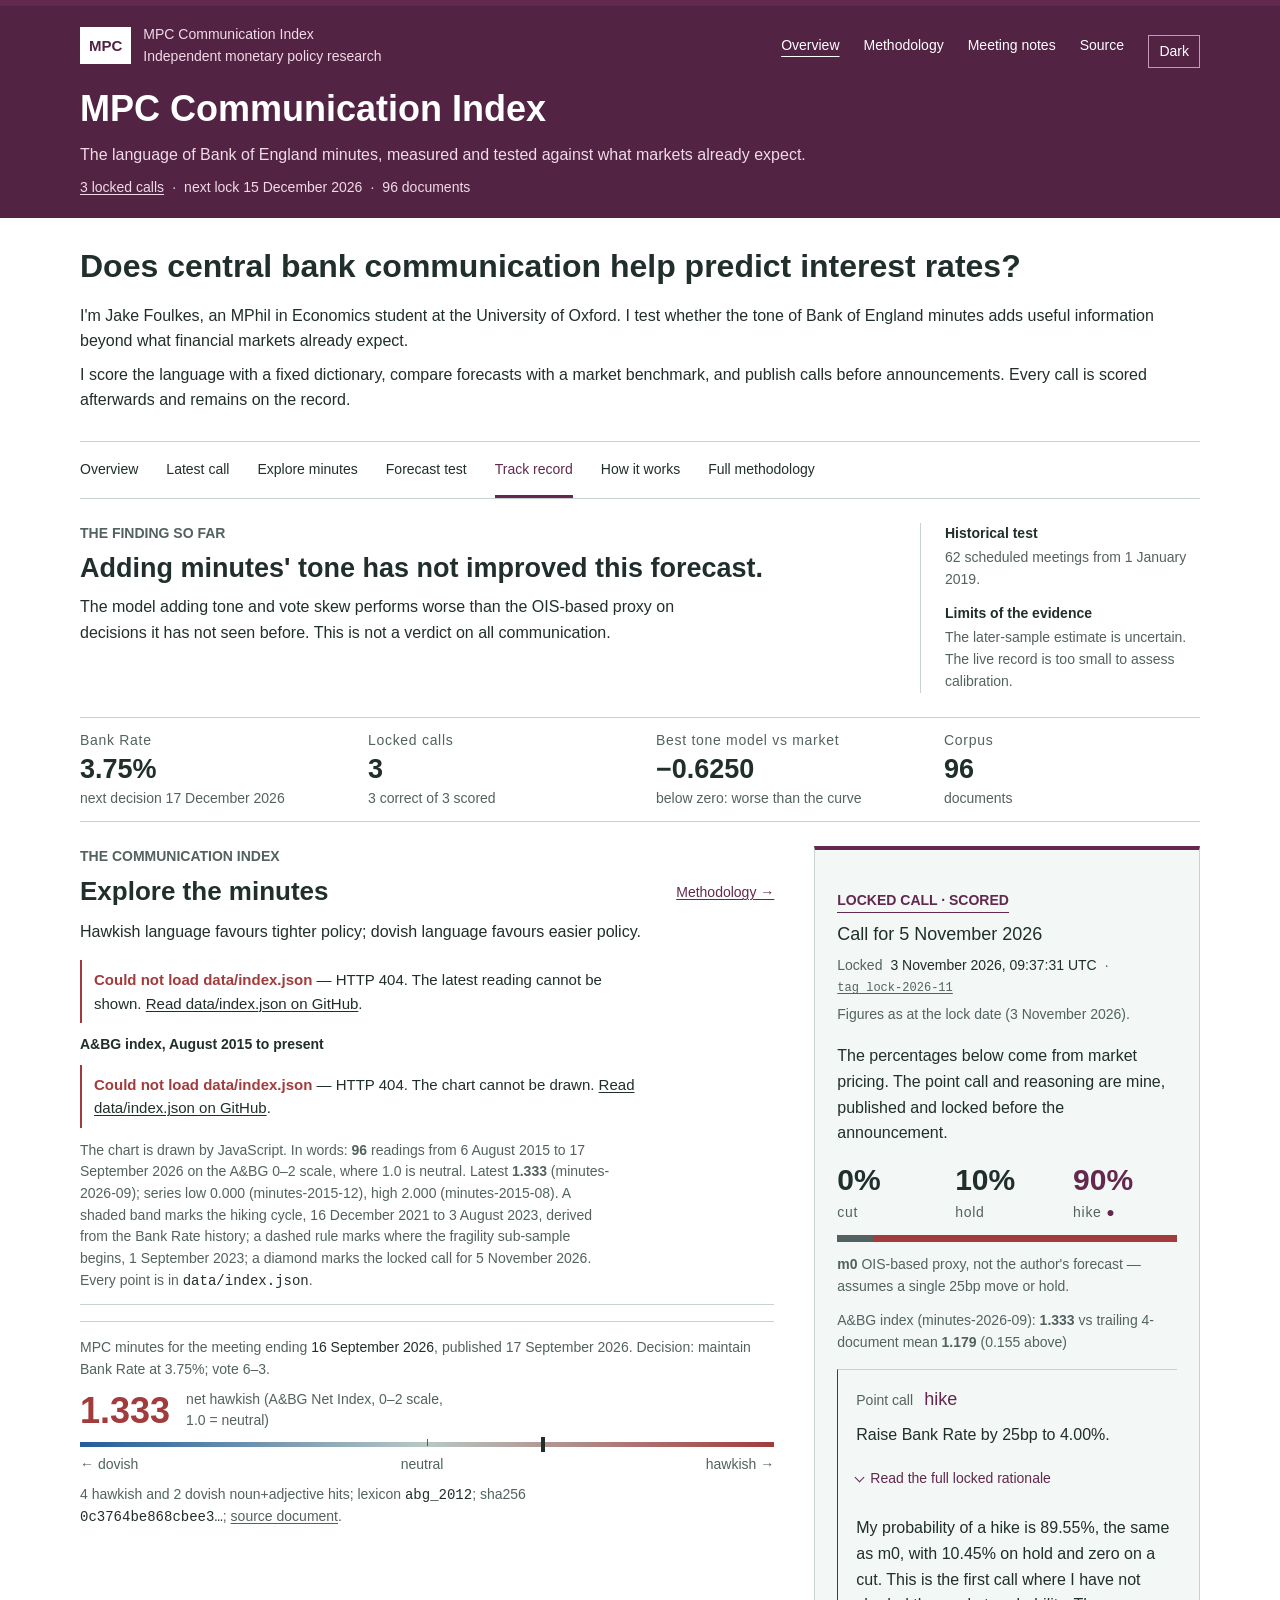
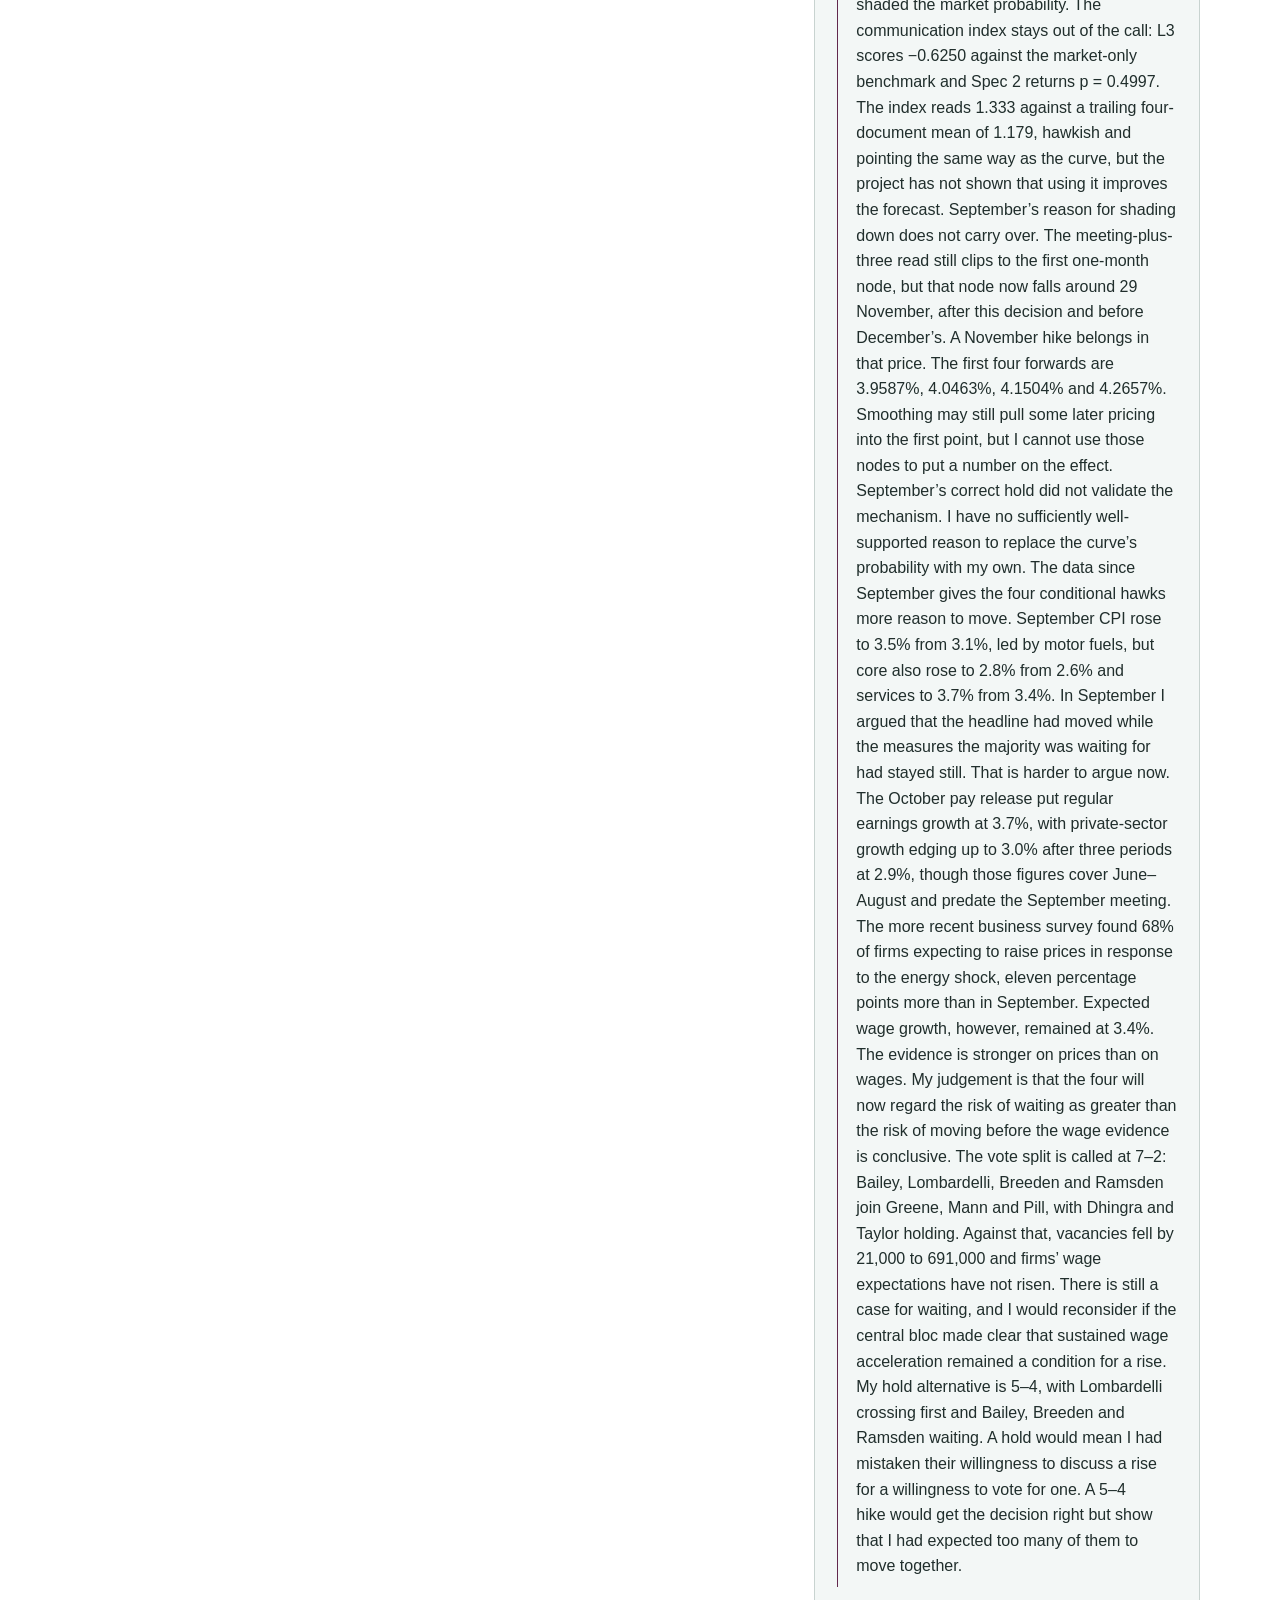
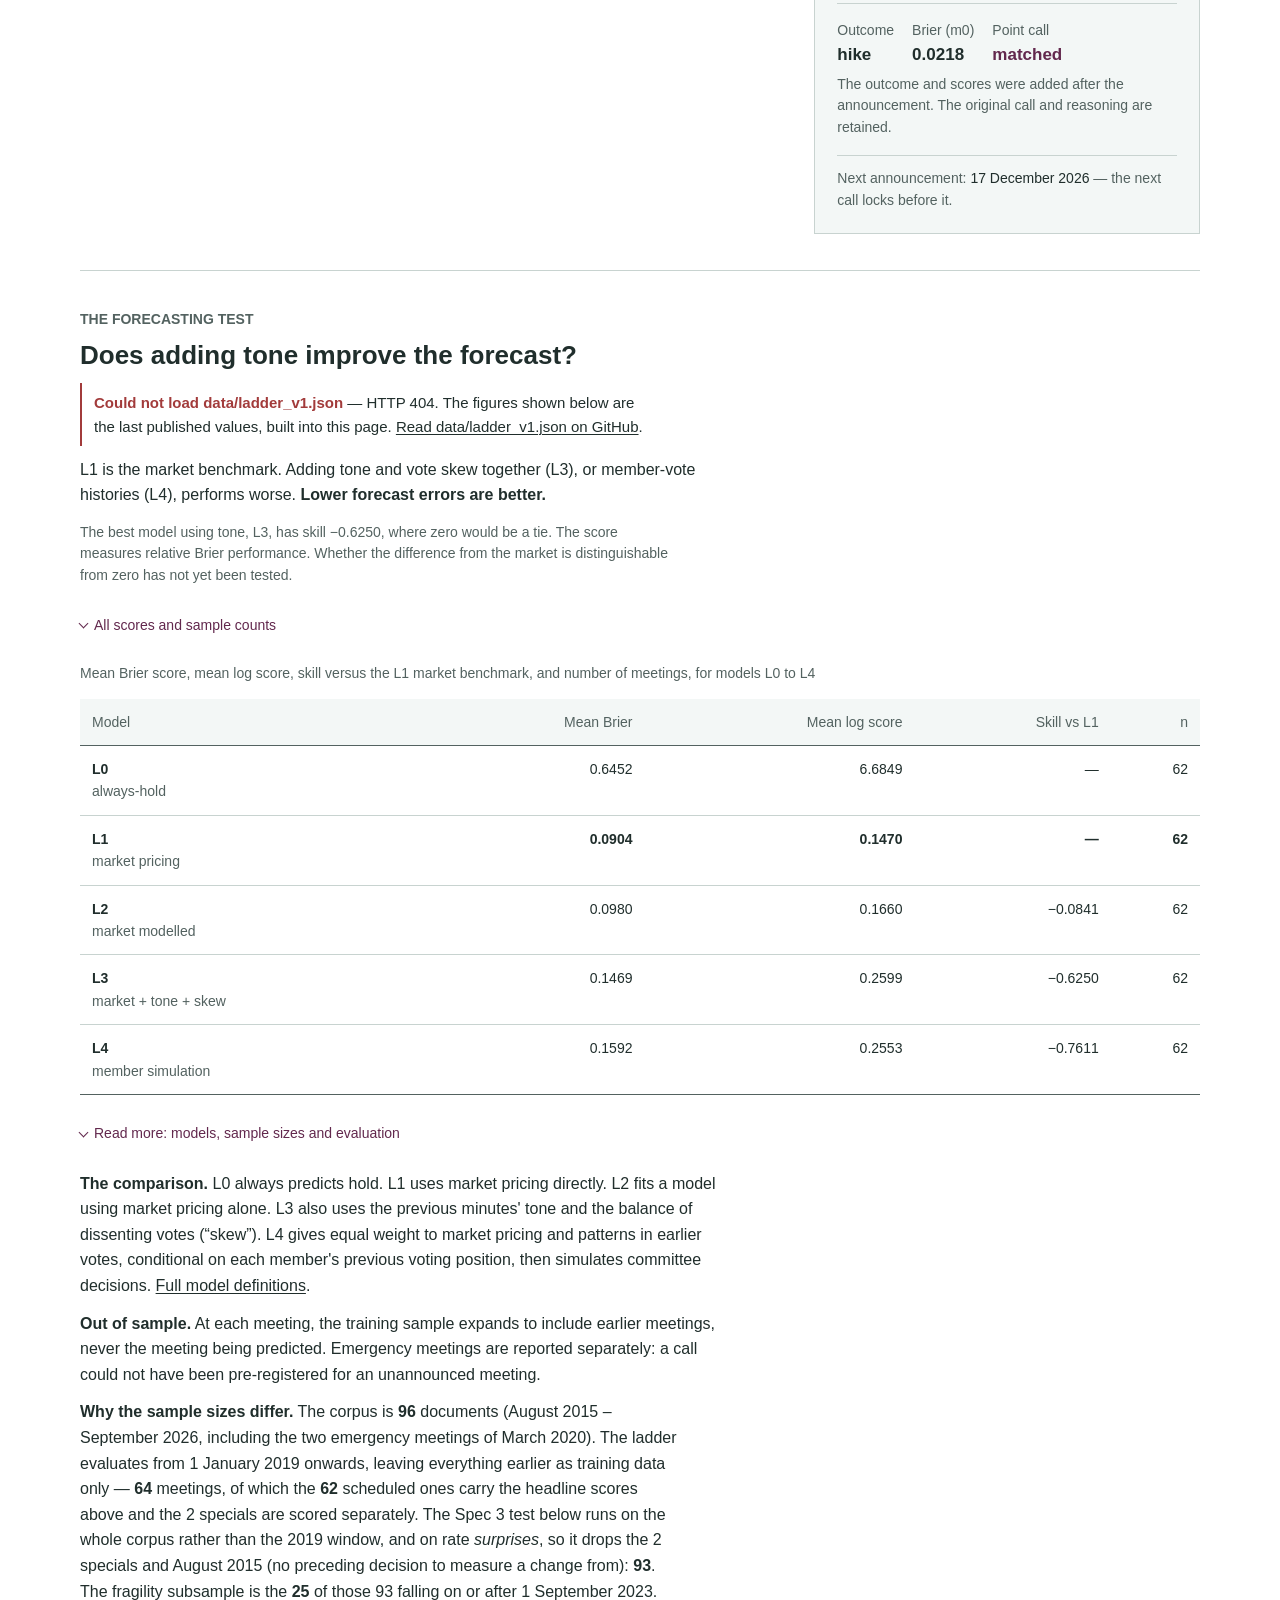
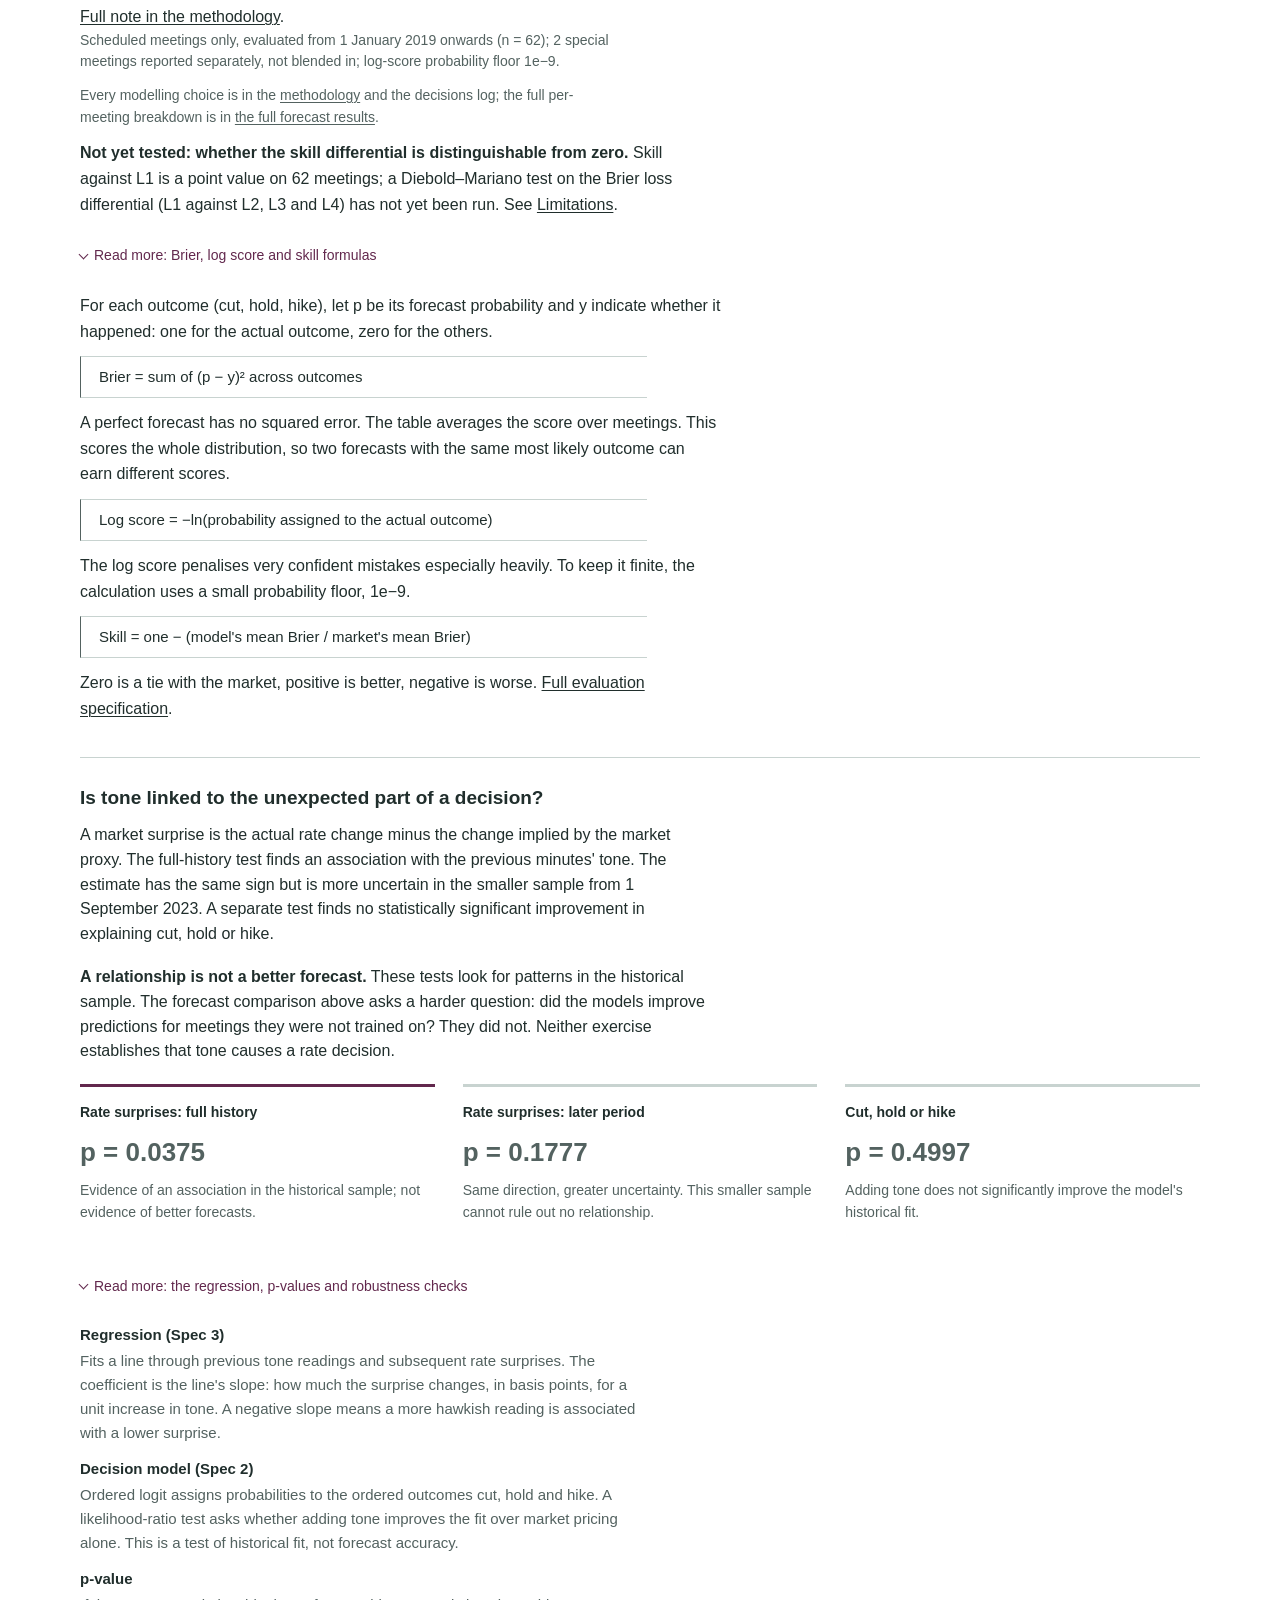
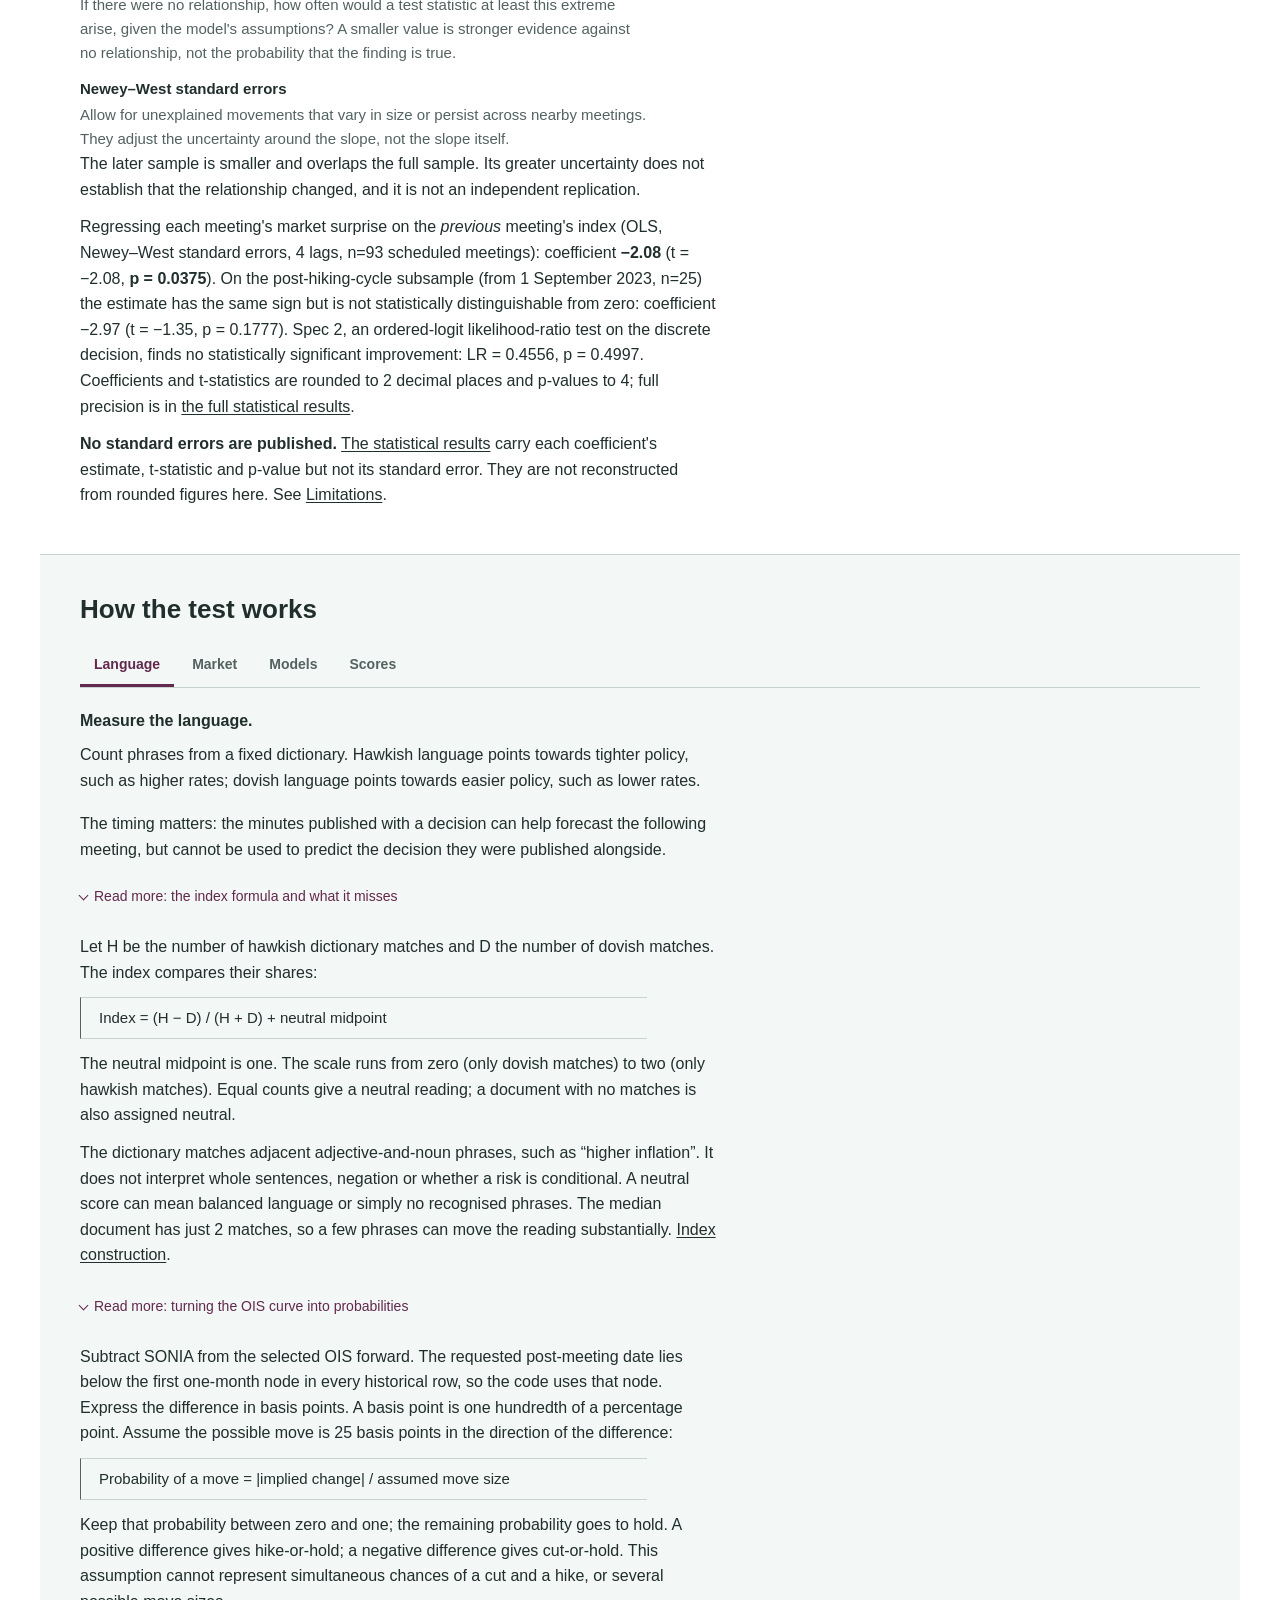
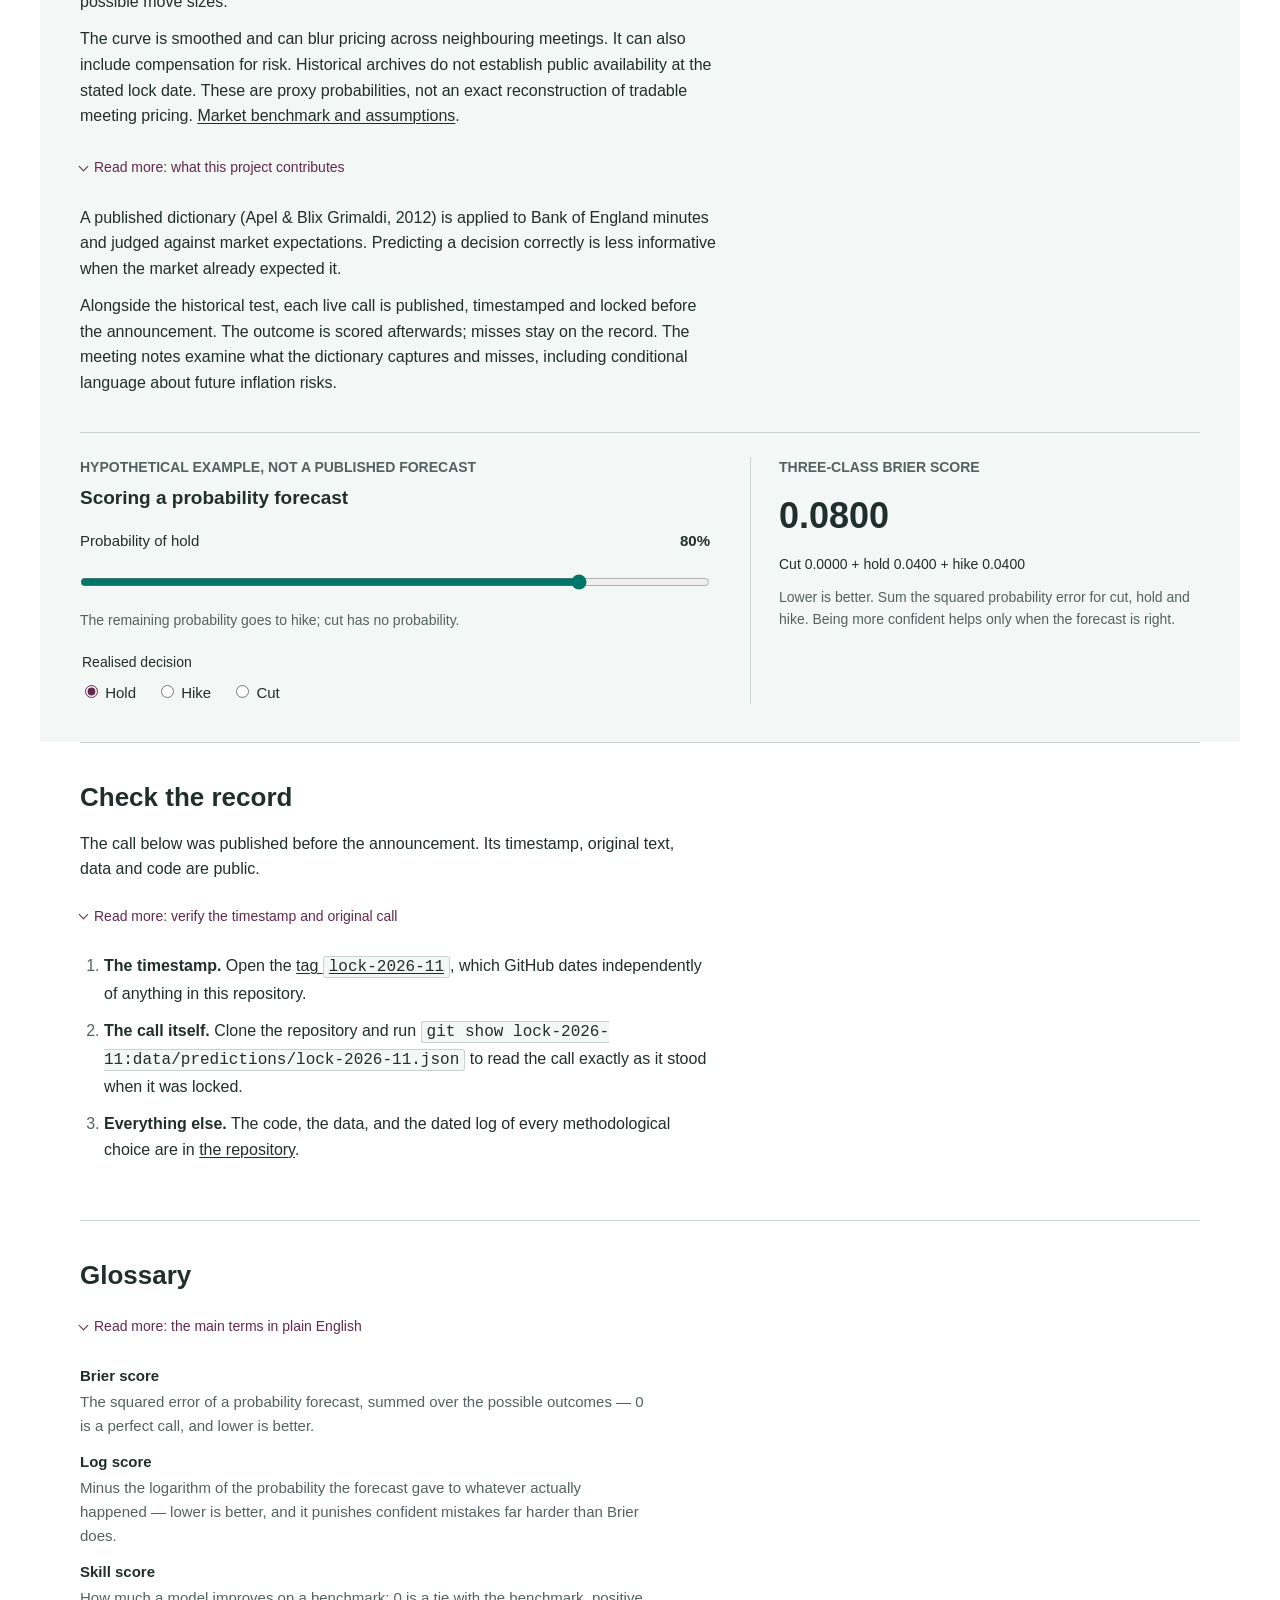
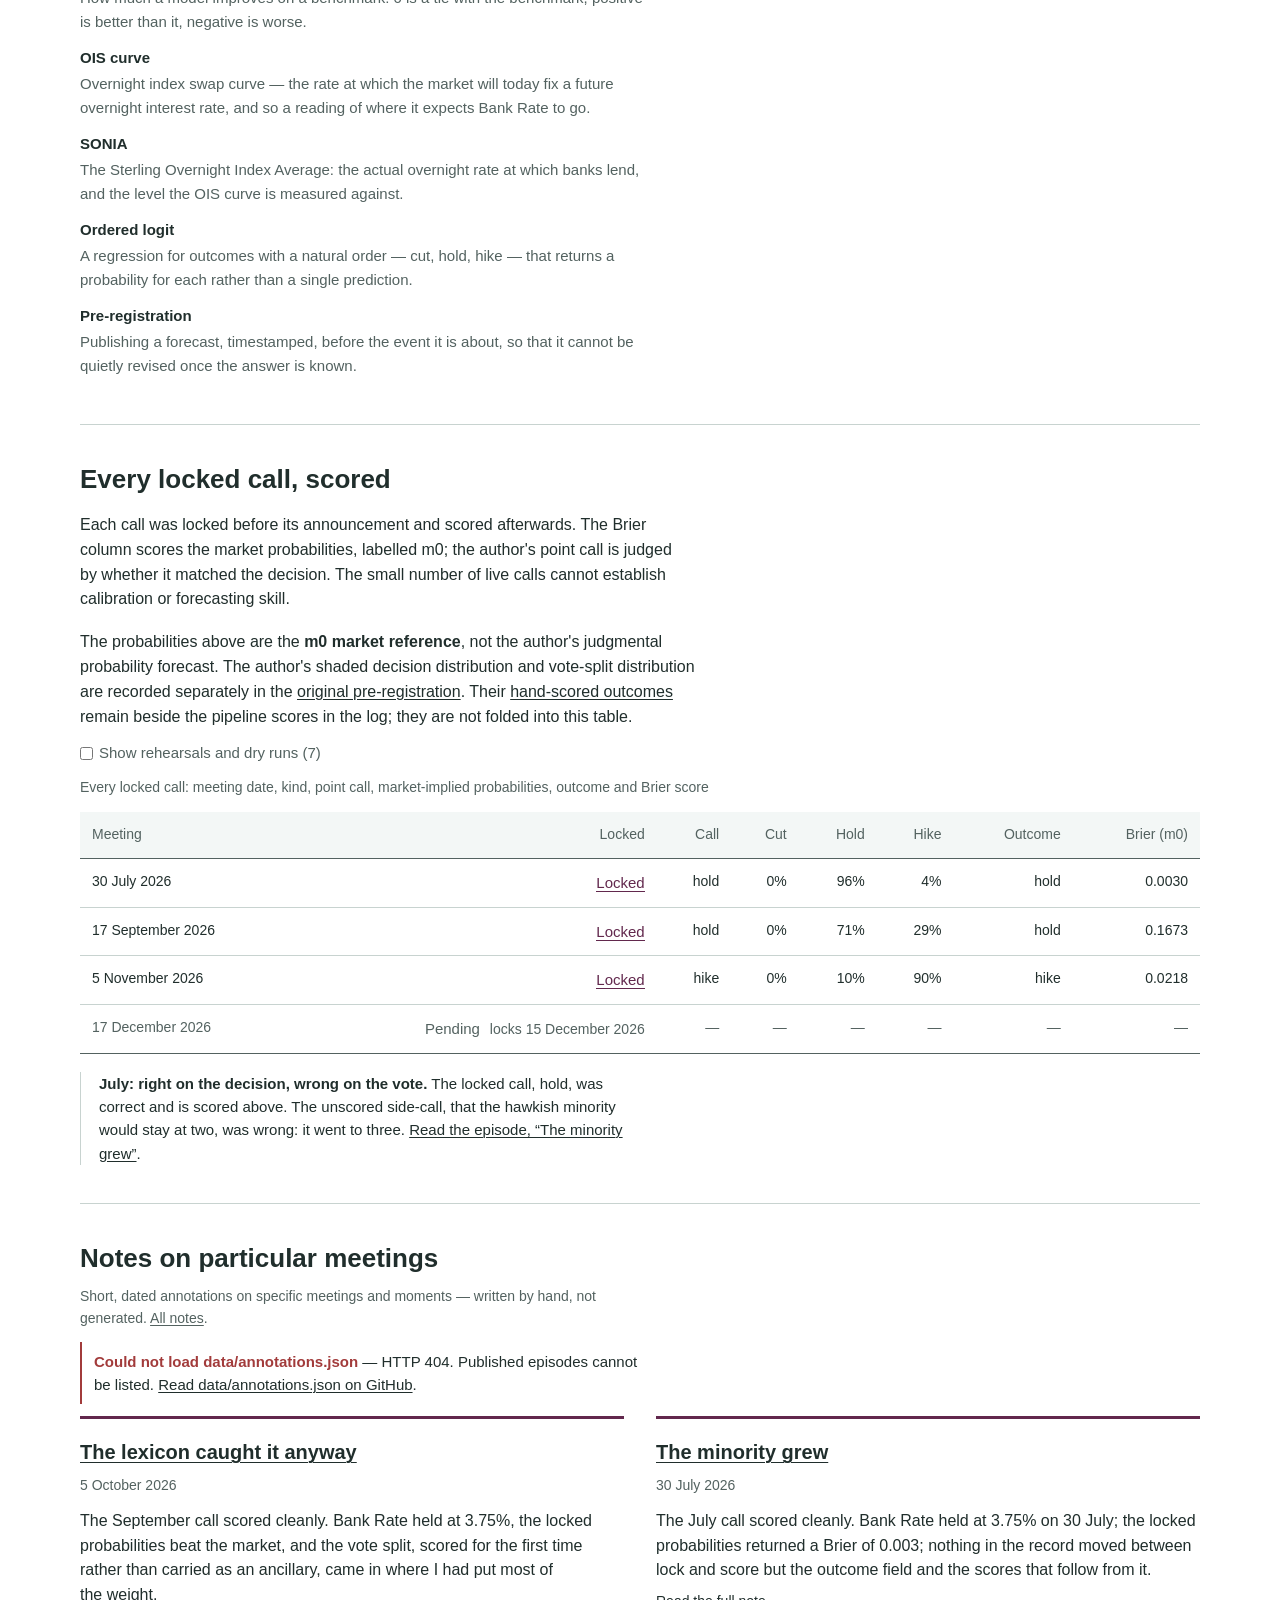
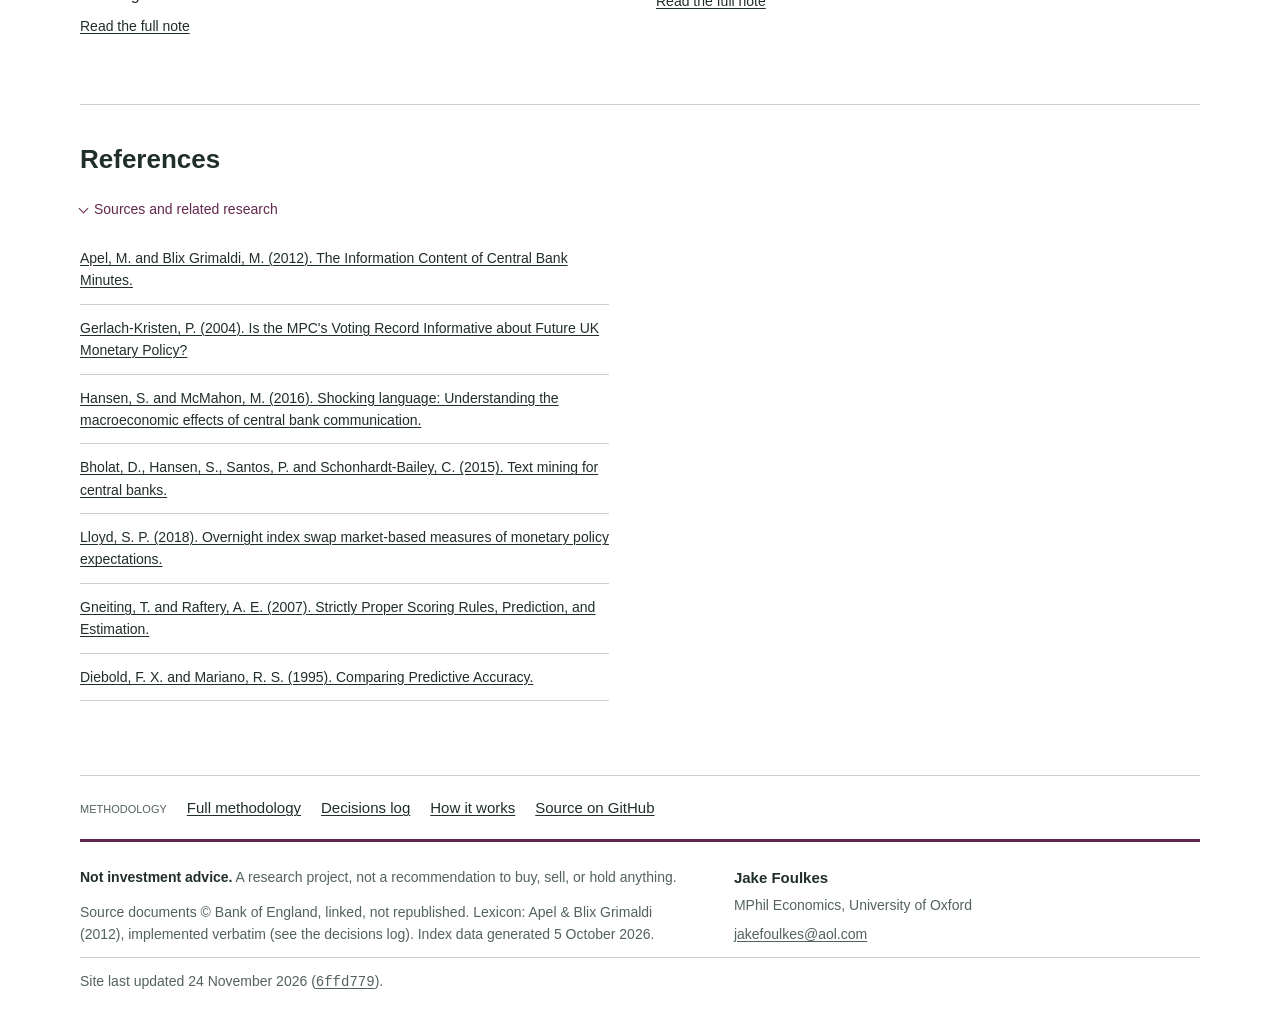
==== commit 6ffd7797: "Outcome: 5 November 2026 MPC Co-Authored-By: Claude Opus 5.5 <noreply@anthropic.com> Claude-Session:" ====
--- a/index.html
+++ b/index.html
@@ -50,7 +50,7 @@
     <!-- Status line, generated: counts and the next lock date by
          pipeline/build_fallbacks.py, the build stamp by
          pipeline/build_build_info.py (the same source as the footer). -->
-    <p class="status-line" id="status-line"><!-- fallback:status --><a href="#call-card">3 locked calls</a> <span class="sep" aria-hidden="true">&middot;</span> next lock 15 December 2026 <span class="sep" aria-hidden="true">&middot;</span> 96 documents<!-- /fallback:status --> <span class="sep" aria-hidden="true">&middot;</span> <span id="build-stamp"><!-- fallback:buildstamp -->site built 24 November 2026 (<a href="https://github.com/jakefoulkes1/mpc-communication-index/commit/6ffd77978a4519abcd9587ef2f86f483a6d81571"><code>6ffd779</code></a>)<!-- /fallback:buildstamp --></span></p>
+    <p class="status-line" id="status-line"><!-- fallback:status --><a href="#call-card">3 locked calls</a> <span class="sep" aria-hidden="true">&middot;</span> next lock 15 December 2026 <span class="sep" aria-hidden="true">&middot;</span> 96 documents<!-- /fallback:status --> <span class="sep" aria-hidden="true">&middot;</span> <span id="build-stamp"><!-- fallback:buildstamp -->site built 3 November 2026 (<a href="https://github.com/jakefoulkes1/mpc-communication-index/commit/b3f5516d837ab14dfe742941aa861adbdc7bbb76"><code>b3f5516</code></a>)<!-- /fallback:buildstamp --></span></p>
   </header>
 
   <main id="main">
@@ -745,8 +745,8 @@
     <!-- fallback:gennote --><span id="gen-note">Index data generated 5 October 2026.</span><!-- /fallback:gennote --></p>
     <!-- fallback:buildinfo - generated from data/build_info.json by
          pipeline/build_build_info.py, refreshed by JS when it loads. -->
-    <p><span id="build-note">Site last updated 24 November 2026 (<a
-      href="https://github.com/jakefoulkes1/mpc-communication-index/commit/6ffd77978a4519abcd9587ef2f86f483a6d81571"><code>6ffd779</code></a>).</span></p>
+    <p><span id="build-note">Site last updated 3 November 2026 (<a
+      href="https://github.com/jakefoulkes1/mpc-communication-index/commit/b3f5516d837ab14dfe742941aa861adbdc7bbb76"><code>b3f5516</code></a>).</span></p>
     <!-- /fallback:buildinfo -->
   </footer>
 </div>
